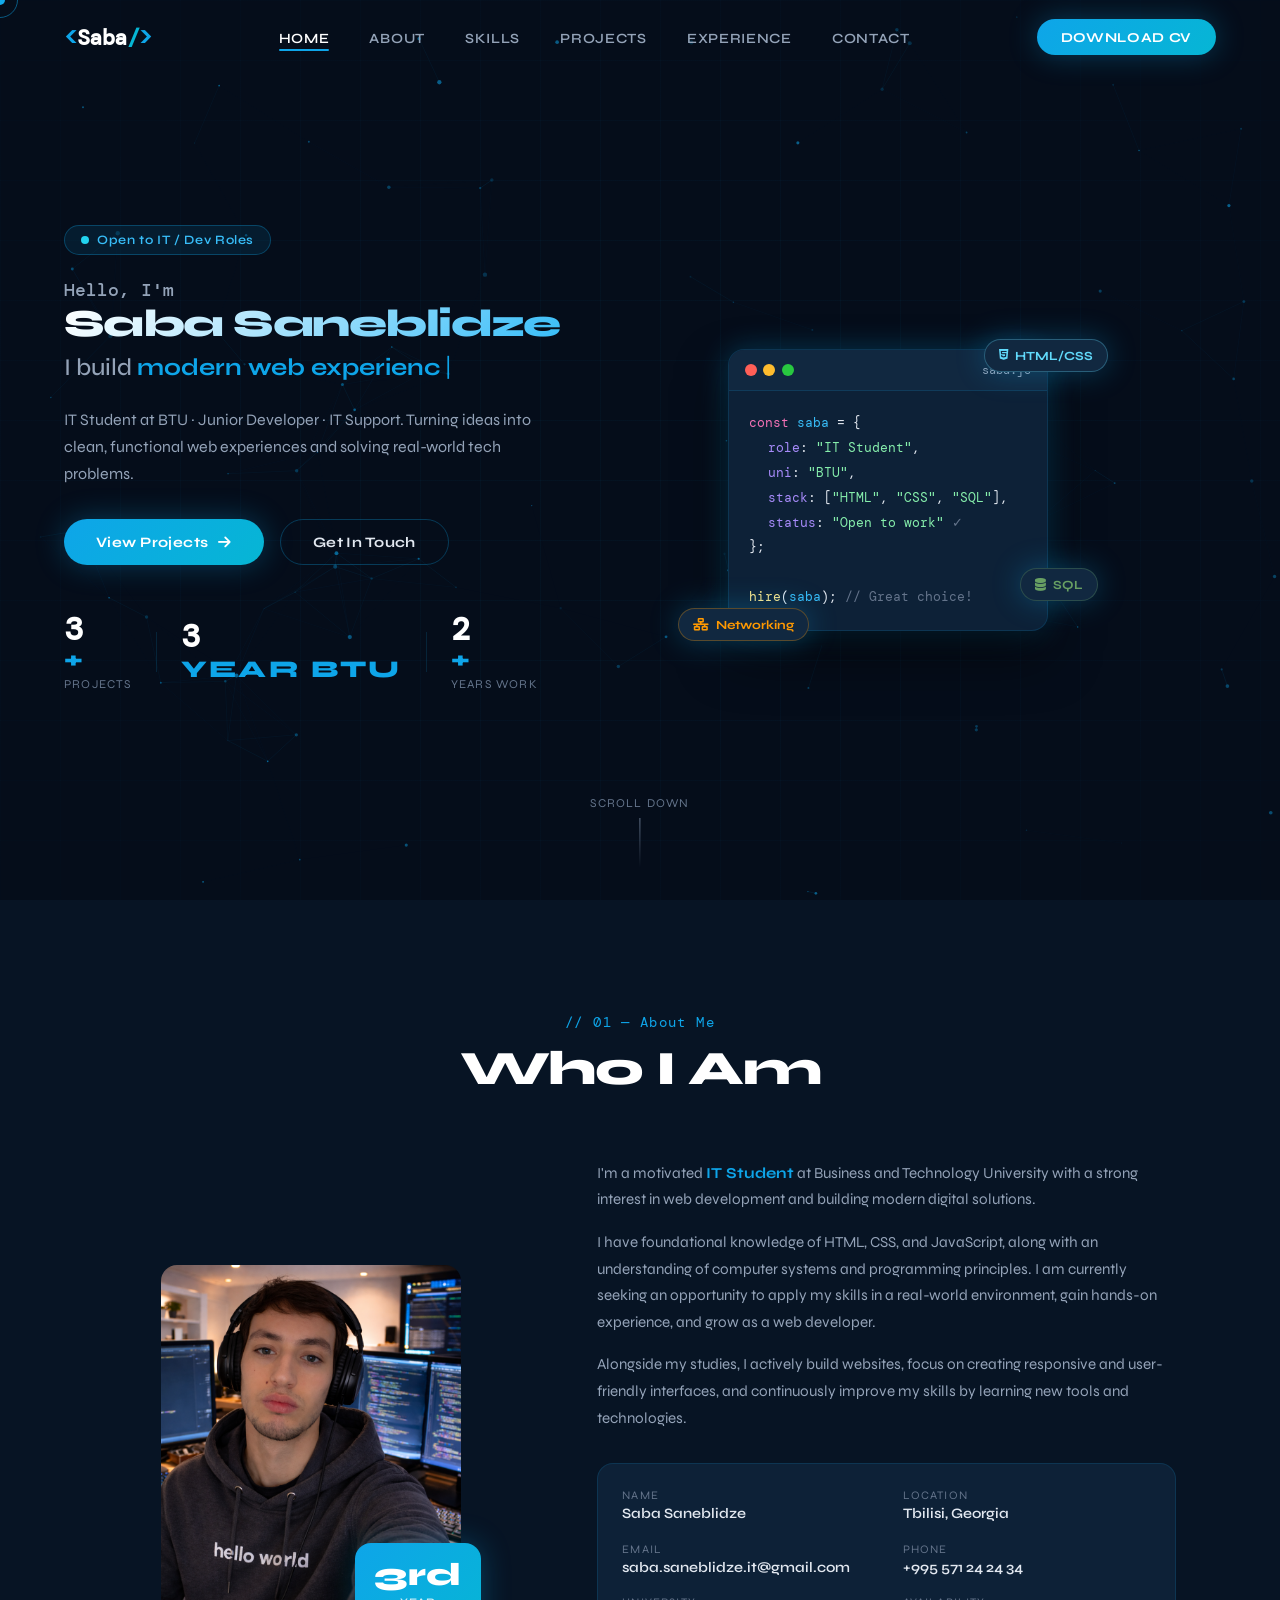
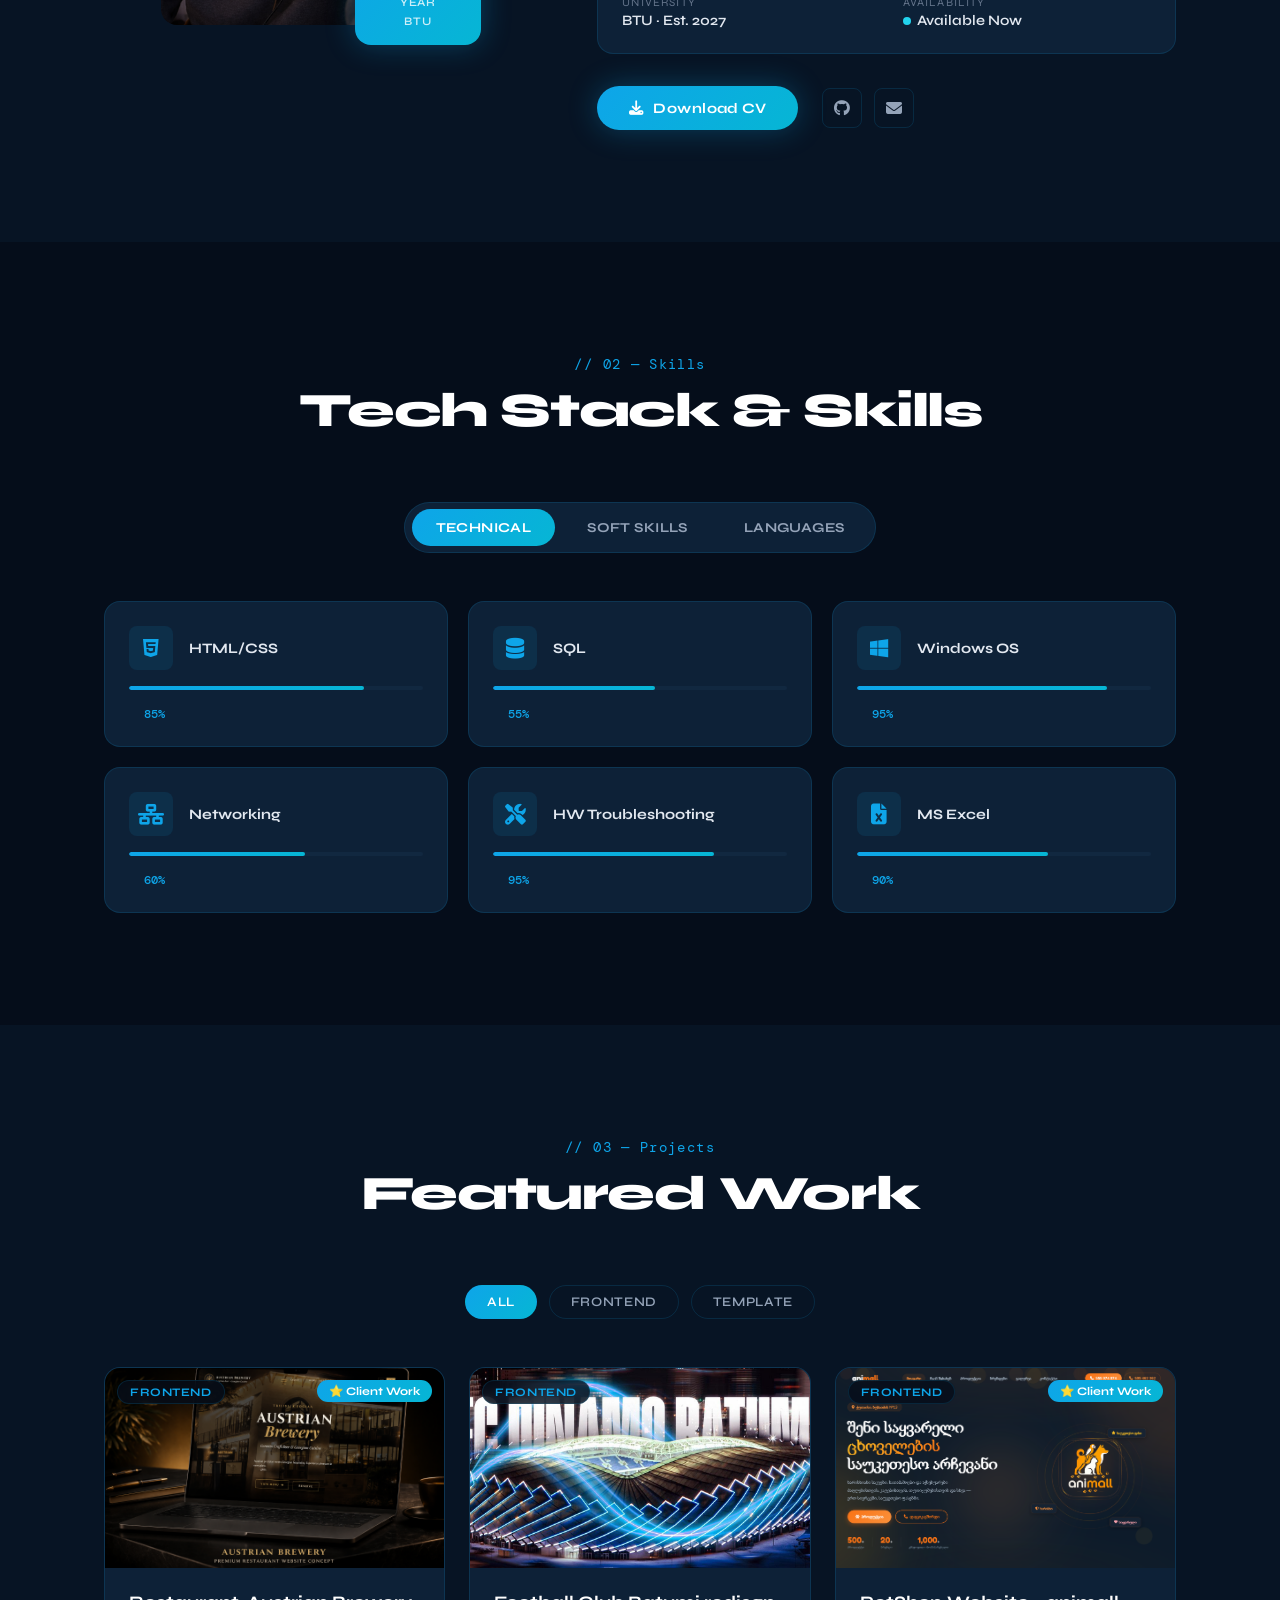
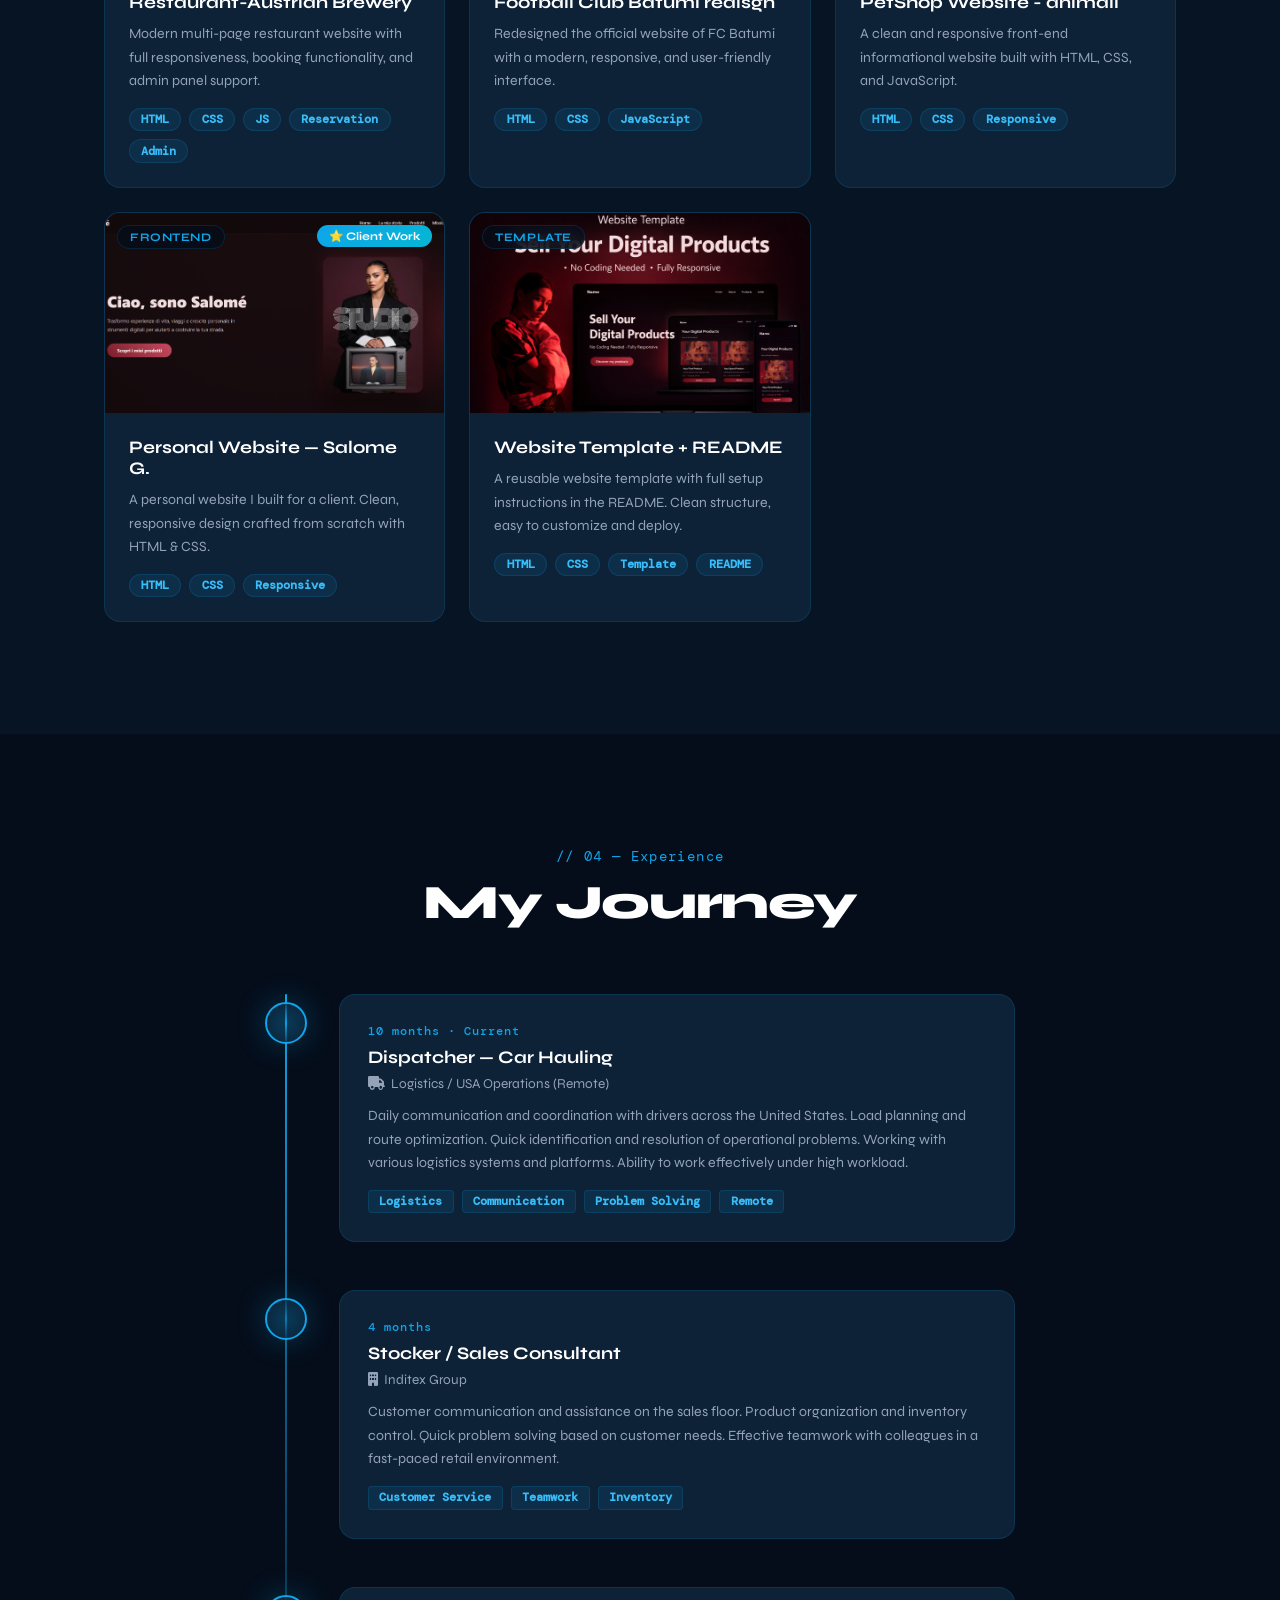
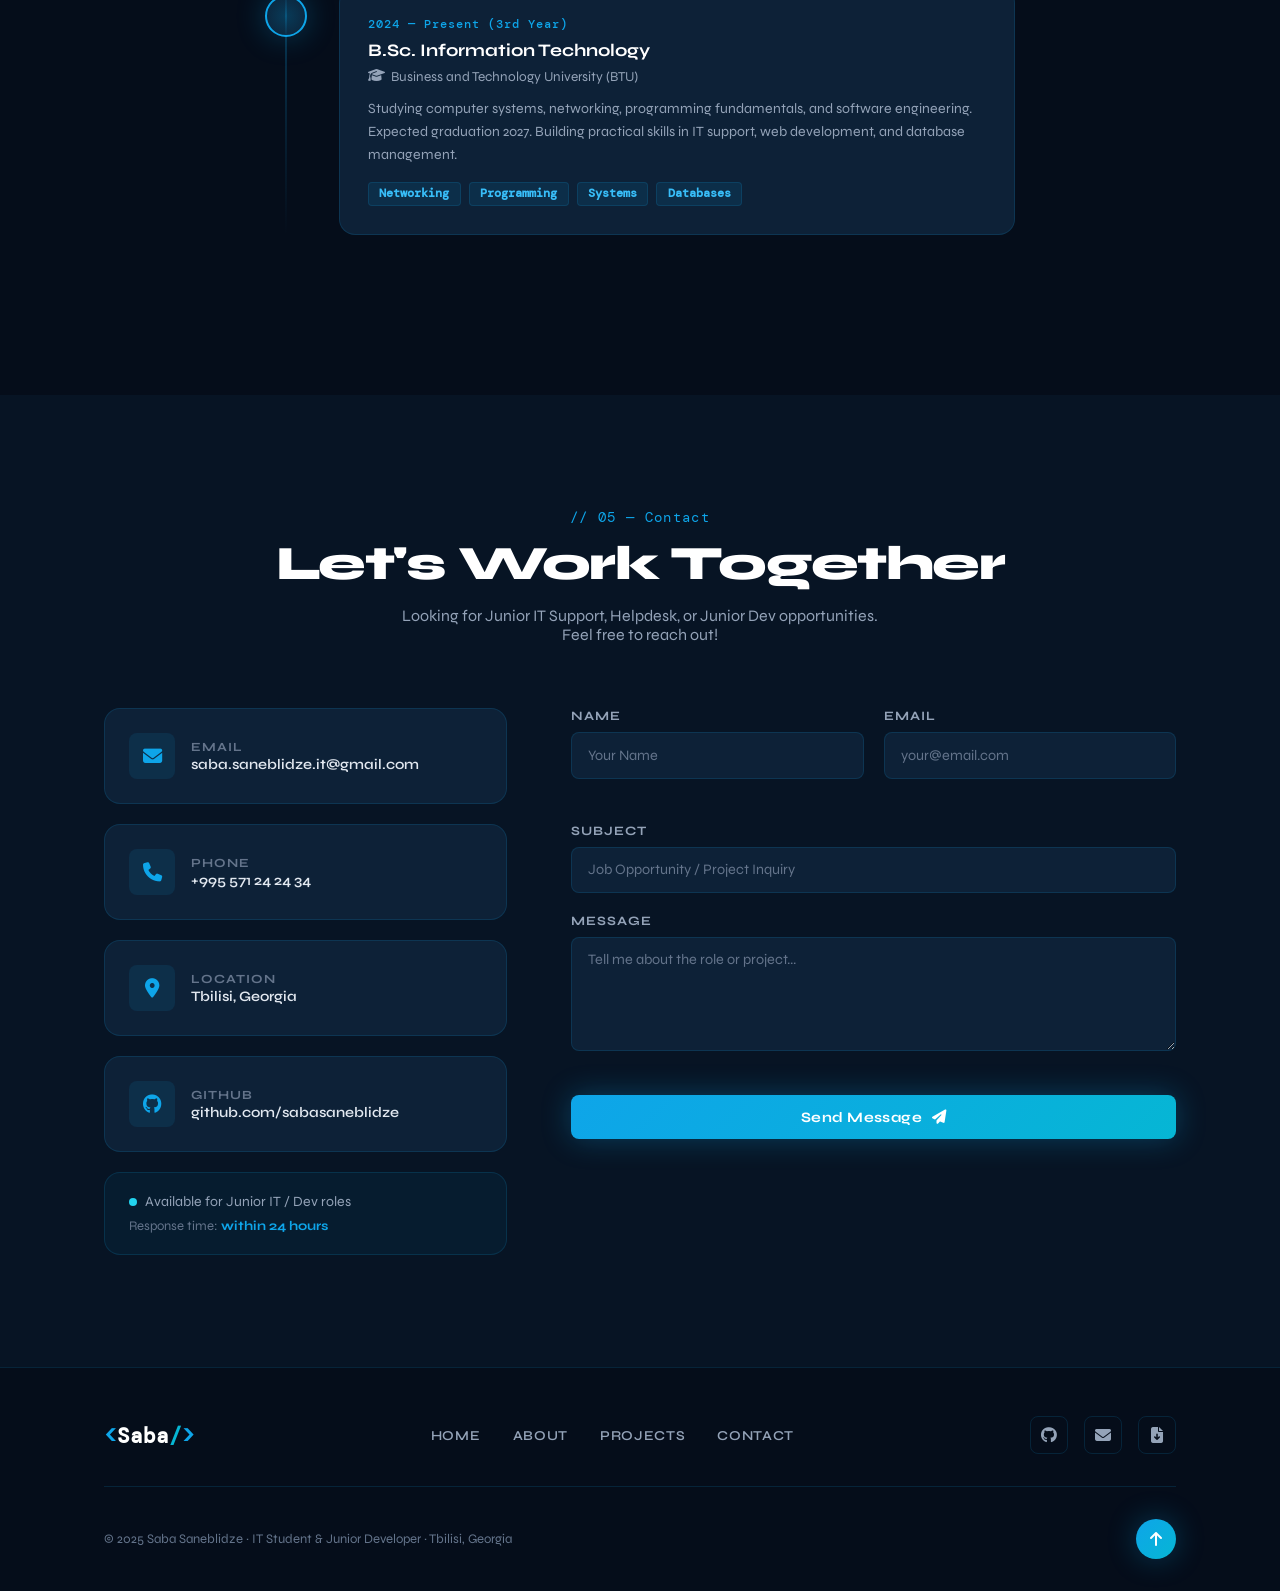
==== index.html @ dc146e74 "index.html" ====
<!DOCTYPE html>
<html lang="en">
<head>
  <meta charset="UTF-8" />
  <meta name="viewport" content="width=device-width, initial-scale=1.0"/>
  <title>Saba Saneblidze | IT Student & Junior Developer</title>
  <link rel="stylesheet" href="style.css"/>
  <link rel="preconnect" href="https://fonts.googleapis.com"/>
  <link href="https://fonts.googleapis.com/css2?family=Syne:wght@400;600;700;800&family=DM+Mono:wght@300;400;500&display=swap" rel="stylesheet"/>
  <link rel="stylesheet" href="https://cdnjs.cloudflare.com/ajax/libs/font-awesome/6.5.0/css/all.min.css"/>
</head>
<body>

  <!-- CURSOR -->
  <div class="cursor" id="cursor"></div>
  <div class="cursor-follower" id="cursorFollower"></div>

  <!-- PRELOADER -->
  <div class="preloader" id="preloader">
    <div class="preloader-inner">
      <div class="preloader-bar"></div>
      <span class="preloader-text">Initializing<span class="dots">...</span></span>
    </div>
  </div>

  <!-- NAVBAR -->
  <nav class="navbar" id="navbar">
    <div class="nav-logo">
      <span class="logo-bracket">&lt;</span>Saba<span class="logo-accent">/</span><span class="logo-bracket">&gt;</span>
    </div>
    <ul class="nav-links" id="navLinks">
      <li><a href="#home" class="nav-link active">Home</a></li>
      <li><a href="#about" class="nav-link">About</a></li>
      <li><a href="#skills" class="nav-link">Skills</a></li>
      <li><a href="#projects" class="nav-link">Projects</a></li>
      <li><a href="#experience" class="nav-link">Experience</a></li>
      <li><a href="#contact" class="nav-link">Contact</a></li>
    </ul>
    <a href="CV.pdf" download class="nav-cta">Download CV</a>
    <button class="hamburger" id="hamburger" aria-label="Menu">
      <span></span><span></span><span></span>
    </button>
  </nav>

  <!-- HERO -->
  <section class="hero" id="home">
    <div class="hero-bg">
      <canvas id="particleCanvas"></canvas>
      <div class="hero-grid"></div>
    </div>
    <div class="hero-content">
      <div class="hero-badge">
        <span class="badge-dot"></span> Open to IT / Dev Roles
      </div>
      <h1 class="hero-title">
        <span class="title-line">Hello, I'm</span>
        <span class="title-name">Saba Saneblidze</span>
        <span class="title-role">
          <span class="role-prefix">I build </span>
          <span class="typed-text" id="typedText"></span>
          <span class="cursor-blink">|</span>
        </span>
      </h1>
      <p class="hero-desc">
        IT Student at BTU · Junior Developer · IT Support.
        Turning ideas into clean, functional web experiences and solving real-world tech problems.
      </p>
      <div class="hero-actions">
        <a href="#projects" class="btn btn-primary">
          <span>View Projects</span>
          <i class="fa-solid fa-arrow-right"></i>
        </a>
        <a href="#contact" class="btn btn-outline">
          <span>Get In Touch</span>
        </a>
      </div>
      <div class="hero-stats">
        <div class="stat">
          <span class="stat-num" data-count="3">0</span><span>+</span>
          <span class="stat-label">Projects</span>
        </div>
        <div class="stat-divider"></div>
        <div class="stat">
          <span class="stat-num" data-count="3">0</span>
          <span class="stat-label">Year BTU</span>
        </div>
        <div class="stat-divider"></div>
        <div class="stat">
          <span class="stat-num" data-count="2">0</span><span>+</span>
          <span class="stat-label">Years Work</span>
        </div>
      </div>
    </div>
    <div class="hero-visual">
      <div class="hero-card-wrap">
        <div class="hero-card">
          <div class="card-header">
            <div class="card-dots">
              <span class="dot red"></span>
              <span class="dot yellow"></span>
              <span class="dot green"></span>
            </div>
            <span class="card-filename">saba.js</span>
          </div>
          <div class="card-code">
            <div class="code-line"><span class="kw">const</span> <span class="var">saba</span> = {</div>
            <div class="code-line pl">  <span class="key">role</span>: <span class="str">"IT Student"</span>,</div>
            <div class="code-line pl">  <span class="key">uni</span>: <span class="str">"BTU"</span>,</div>
            <div class="code-line pl">  <span class="key">stack</span>: [<span class="str">"HTML"</span>, <span class="str">"CSS"</span>, <span class="str">"SQL"</span>],</div>
            <div class="code-line pl">  <span class="key">status</span>: <span class="str">"Open to work"</span> <span class="comment">✓</span></div>
            <div class="code-line">};</div>
            <div class="code-line">&nbsp;</div>
            <div class="code-line"><span class="fn">hire</span>(<span class="var">saba</span>); <span class="comment">// Great choice!</span></div>
          </div>
        </div>
        <div class="floating-badge badge-react"><i class="fa-brands fa-html5"></i> HTML/CSS</div>
        <div class="floating-badge badge-node"><i class="fa-solid fa-database"></i> SQL</div>
        <div class="floating-badge badge-aws"><i class="fa-solid fa-network-wired"></i> Networking</div>
      </div>
    </div>
    <a href="#about" class="scroll-down">
      <span>Scroll Down</span>
      <div class="scroll-line"></div>
    </a>
  </section>

  <!-- ABOUT -->
  <section class="about section" id="about">
    <div class="container">
      <div class="section-header">
        <span class="section-tag">// 01 — About Me</span>
        <h2 class="section-title">Who I Am</h2>
      </div>
      <div class="about-grid">
        <div class="about-visual">
          <div class="about-img-wrap">

            <img src="photo.png" alt="Saba Saneblidze" class="about-photo" />

            <div class="about-img-border"></div>
            <div class="about-exp-badge">
              <span class="exp-num">3rd</span>
              <span class="exp-label">Year<br/>BTU</span>
            </div>
          </div>
        </div>
        <div class="about-text">
          <p class="about-lead">
            I'm a motivated <strong>IT Student</strong> at Business and Technology University with a strong interest in web development and building modern digital solutions.
          </p>
          <p>
            I have foundational knowledge of HTML, CSS, and JavaScript, along with an understanding of computer systems and programming principles. I am currently seeking an opportunity to apply my skills in a real-world environment, gain hands-on experience, and grow as a web developer.
          </p>
          <p>
            Alongside my studies, I actively build websites, focus on creating responsive and user-friendly interfaces, and continuously improve my skills by learning new tools and technologies.
          </p>
          <div class="about-info-grid">
            <div class="info-item">
              <span class="info-label">Name</span>
              <span class="info-val">Saba Saneblidze</span>
            </div>
            <div class="info-item">
              <span class="info-label">Location</span>
              <span class="info-val">Tbilisi, Georgia</span>
            </div>
            <div class="info-item">
              <span class="info-label">Email</span>
              <span class="info-val">saba.saneblidze.it@gmail.com</span>
            </div>
            <div class="info-item">
              <span class="info-label">Phone</span>
              <span class="info-val">+995 571 24 24 34</span>
            </div>
            <div class="info-item">
              <span class="info-label">University</span>
              <span class="info-val">BTU · Est. 2027</span>
            </div>
            <div class="info-item">
              <span class="info-label">Availability</span>
              <span class="info-val available"><span class="dot-pulse"></span> Available Now</span>
            </div>
          </div>
          <div class="about-actions">
            <a href="CV.pdf" download class="btn btn-primary"><i class="fa-solid fa-download"></i> Download CV</a>
            <div class="social-links">
              <a href="https://github.com/sabasaneblidze" target="_blank" class="social-link" aria-label="GitHub"><i class="fa-brands fa-github"></i></a>
              <a href="mailto:saba.saneblidze.it@gmail.com" class="social-link" aria-label="Email"><i class="fa-solid fa-envelope"></i></a>
            </div>
          </div>
        </div>
      </div>
    </div>
  </section>

  <!-- SKILLS -->
  <section class="skills section" id="skills">
    <div class="container">
      <div class="section-header">
        <span class="section-tag">// 02 — Skills</span>
        <h2 class="section-title">Tech Stack & Skills</h2>
      </div>
      <div class="skills-tabs">
        <button class="skill-tab active" data-tab="technical">Technical</button>
        <button class="skill-tab" data-tab="soft">Soft Skills</button>
        <button class="skill-tab" data-tab="languages">Languages</button>
      </div>
      <div class="skills-panels">

        <!-- TECHNICAL -->
        <div class="skills-panel active" id="tab-technical">
          <div class="skills-grid">
            <div class="skill-card">
              <div class="skill-icon"><i class="fa-brands fa-html5"></i></div>
              <span class="skill-name">HTML/CSS</span>
              <div class="skill-bar"><div class="skill-fill" data-width="80"></div></div>
              <span class="skill-pct">85%</span>
            </div>
            <div class="skill-card">
              <div class="skill-icon"><i class="fa-solid fa-database"></i></div>
              <span class="skill-name">SQL</span>
              <div class="skill-bar"><div class="skill-fill" data-width="55"></div></div>
              <span class="skill-pct">55%</span>
            </div>
            <div class="skill-card">
              <div class="skill-icon"><i class="fa-brands fa-windows"></i></div>
              <span class="skill-name">Windows OS</span>
              <div class="skill-bar"><div class="skill-fill" data-width="85"></div></div>
              <span class="skill-pct">95%</span>
            </div>
            <div class="skill-card">
              <div class="skill-icon"><i class="fa-solid fa-network-wired"></i></div>
              <span class="skill-name">Networking</span>
              <div class="skill-bar"><div class="skill-fill" data-width="60"></div></div>
              <span class="skill-pct">60%</span>
            </div>
            <div class="skill-card">
              <div class="skill-icon"><i class="fa-solid fa-screwdriver-wrench"></i></div>
              <span class="skill-name">HW Troubleshooting</span>
              <div class="skill-bar"><div class="skill-fill" data-width="75"></div></div>
              <span class="skill-pct">95%</span>
            </div>
            <div class="skill-card">
              <div class="skill-icon"><i class="fa-solid fa-file-excel"></i></div>
              <span class="skill-name">MS Excel</span>
              <div class="skill-bar"><div class="skill-fill" data-width="65"></div></div>
              <span class="skill-pct">90%</span>
            </div>
          </div>
        </div>

        <!-- SOFT SKILLS -->
        <div class="skills-panel" id="tab-soft">
          <div class="skills-grid">
            <div class="skill-card">
              <div class="skill-icon"><i class="fa-solid fa-lightbulb"></i></div>
              <span class="skill-name">Problem Solving</span>
              <div class="skill-bar"><div class="skill-fill" data-width="90"></div></div>
              <span class="skill-pct">90%</span>
            </div>
            <div class="skill-card">
              <div class="skill-icon"><i class="fa-solid fa-people-group"></i></div>
              <span class="skill-name">Teamwork</span>
              <div class="skill-bar"><div class="skill-fill" data-width="92"></div></div>
              <span class="skill-pct">92%</span>
            </div>
            <div class="skill-card">
              <div class="skill-icon"><i class="fa-solid fa-bolt"></i></div>
              <span class="skill-name">Fast Learner</span>
              <div class="skill-bar"><div class="skill-fill" data-width="95"></div></div>
              <span class="skill-pct">95%</span>
            </div>
            <div class="skill-card">
              <div class="skill-icon"><i class="fa-solid fa-comments"></i></div>
              <span class="skill-name">Customer Communication</span>
              <div class="skill-bar"><div class="skill-fill" data-width="88"></div></div>
              <span class="skill-pct">88%</span>
            </div>
            <div class="skill-card">
              <div class="skill-icon"><i class="fa-solid fa-fire"></i></div>
              <span class="skill-name">Work Under Pressure</span>
              <div class="skill-bar"><div class="skill-fill" data-width="85"></div></div>
              <span class="skill-pct">85%</span>
            </div>
            <div class="skill-card">
              <div class="skill-icon"><i class="fa-solid fa-star"></i></div>
              <span class="skill-name">Responsibility</span>
              <div class="skill-bar"><div class="skill-fill" data-width="93"></div></div>
              <span class="skill-pct">93%</span>
            </div>
          </div>
        </div>

        <!-- LANGUAGES -->
        <div class="skills-panel" id="tab-languages">
          <div class="skills-grid">
            <div class="skill-card">
              <div class="skill-icon">🇬🇪</div>
              <span class="skill-name">Georgian</span>
              <div class="skill-bar"><div class="skill-fill" data-width="100"></div></div>
              <span class="skill-pct">Native</span>
            </div>
            <div class="skill-card">
              <div class="skill-icon">🇬🇧</div>
              <span class="skill-name">English</span>
              <div class="skill-bar"><div class="skill-fill" data-width="72"></div></div>
              <span class="skill-pct">B2</span>
            </div>
            <div class="skill-card">
              <div class="skill-icon">🇷🇺</div>
              <span class="skill-name">Russian</span>
              <div class="skill-bar"><div class="skill-fill" data-width="25"></div></div>
              <span class="skill-pct">A1</span>
            </div>
          </div>
        </div>

      </div>
    </div>
  </section>

  <!-- PROJECTS -->
  <section class="projects section" id="projects">
    <div class="container">
      <div class="section-header">
        <span class="section-tag">// 03 — Projects</span>
        <h2 class="section-title">Featured Work</h2>
      </div>
      <div class="projects-filter">
        <button class="filter-btn active" data-filter="all">All</button>
        <button class="filter-btn" data-filter="frontend">Frontend</button>
        <button class="filter-btn" data-filter="template">Template</button>
      </div>
      <div class="projects-grid" id="projectsGrid">

  <div class="project-card featured" data-category="frontend">
          <div class="project-img">
            <img src="aus.png" alt="Austrian Restaurant" class="project-screenshot" /> 
            <div class="project-placeholder"><i class="fa-solid fa-user"></i></div>
            <div class="project-overlay">
              <a href="https://sabasaneblidze.github.io/BREWERY/" target="_blank" class="project-link" title="Live Site"><i class="fa-solid fa-arrow-up-right-from-square"></i></a>
            </div>
            <span class="project-category-tag">Frontend</span>
            <span class="featured-badge">⭐ Client Work</span>
          </div>
          <div class="project-info">
            <h3 class="project-title">Restaurant-Austrian Brewery </h3>
            <p class="project-desc">Modern multi-page restaurant website with full responsiveness, booking functionality, and admin panel support.</p>
            <div class="project-tags">
              <span>HTML</span><span>CSS</span><span>JS</span><span>Reservation</span><span>Admin</span>
            </div>
          </div>
        </div>



        
        <!-- PROJECT 1: Batumi Fan Site -->
        <div class="project-card" data-category="frontend">
          <div class="project-img">
            <img src="cs2.jpg" alt="CS2 Fan Site" class="project-screenshot" />
            <div class="project-placeholder"><i class="fa-solid fa-gamepad"></i></div>
            <div class="project-overlay">
              <a href="https://sabasaneblidze.github.io/ClubBatumi/" target="_blank" class="project-link" title="Live Site"><i class="fa-solid fa-arrow-up-right-from-square"></i></a>
            </div>
            <span class="project-category-tag">Frontend</span>
          </div>
          <div class="project-info">
            <h3 class="project-title">Football Club Batumi redisgn</h3>
            <p class="project-desc">Redesigned the official website of FC Batumi with a modern, responsive, and user-friendly interface.</p>
            <div class="project-tags">
              <span>HTML</span><span>CSS</span><span>JavaScript</span>
            </div>
          </div>
        </div>

                <!-- PROJECT 2: PETSHOP -->
        <div class="project-card featured" data-category="frontend">
          <div class="project-img">
            <img src="animall.png" alt="PetShop - animall" class="project-screenshot" /> 
            <div class="project-placeholder"><i class="fa-solid fa-user"></i></div>
            <div class="project-overlay">
              <a href="https://sabasaneblidze.github.io/animall/" target="_blank" class="project-link" title="Live Site"><i class="fa-solid fa-arrow-up-right-from-square"></i></a>
            </div>
            <span class="project-category-tag">Frontend</span>
            <span class="featured-badge">⭐ Client Work</span>
          </div>
          <div class="project-info">
            <h3 class="project-title">PetShop Website - animall </h3>
            <p class="project-desc">A clean and responsive front-end informational website built with HTML, CSS, and JavaScript.</p>
            <div class="project-tags">
              <span>HTML</span><span>CSS</span><span>Responsive</span>
            </div>
          </div>
        </div>


                <!-- PROJECT 3: Personal Website for Client -->
        <div class="project-card featured" data-category="frontend">
          <div class="project-img">
            <img src="sal.png" alt="Salome Personal Website" class="project-screenshot" /> 
            <div class="project-placeholder"><i class="fa-solid fa-user"></i></div>
            <div class="project-overlay">
              <a href="https://ssalomeg.github.io/" target="_blank" class="project-link" title="Live Site"><i class="fa-solid fa-arrow-up-right-from-square"></i></a>
            </div>
            <span class="project-category-tag">Frontend</span>
            <span class="featured-badge">⭐ Client Work</span>
          </div>
          <div class="project-info">
            <h3 class="project-title">Personal Website — Salome G.</h3>
            <p class="project-desc">A personal website I built for a client. Clean, responsive design crafted from scratch with HTML & CSS.</p>
            <div class="project-tags">
              <span>HTML</span><span>CSS</span><span>Responsive</span>
            </div>
          </div>
        </div>
        <!-- PROJECT 4: Website Template -->
        <div class="project-card" data-category="template">
          <div class="project-img">
            <img src="template.png" alt="Website Template" class="project-screenshot" />
            <div class="project-placeholder"><i class="fa-solid fa-file-code"></i></div>
            <div class="project-overlay">

              <a href="#" target="_blank" class="project-link" title="View on GitHub"><i class="fa-brands fa-github"></i></a>
            </div>
            <span class="project-category-tag">Template</span>
          </div>
          <div class="project-info">
            <h3 class="project-title">Website Template + README</h3>
            <p class="project-desc">A reusable website template with full setup instructions in the README. Clean structure, easy to customize and deploy.</p>
            <div class="project-tags">
              <span>HTML</span><span>CSS</span><span>Template</span><span>README</span>
            </div>
          </div>
        </div>

      </div>
    </div>
  </section>

  <!-- EXPERIENCE -->
  <section class="experience section" id="experience">
    <div class="container">
      <div class="section-header">
        <span class="section-tag">// 04 — Experience</span>
        <h2 class="section-title">My Journey</h2>
      </div>
      <div class="timeline">

        <div class="timeline-item">
          <div class="timeline-dot"></div>
          <div class="timeline-card">
            <div class="timeline-date">10 months · Current</div>
            <h3 class="timeline-role">Dispatcher — Car Hauling</h3>
            <span class="timeline-company"><i class="fa-solid fa-truck"></i> Logistics / USA Operations (Remote)</span>
            <p>Daily communication and coordination with drivers across the United States. Load planning and route optimization. Quick identification and resolution of operational problems. Working with various logistics systems and platforms. Ability to work effectively under high workload.</p>
            <div class="timeline-tags">
              <span>Logistics</span><span>Communication</span><span>Problem Solving</span><span>Remote</span>
            </div>
          </div>
        </div>

        <div class="timeline-item">
          <div class="timeline-dot"></div>
          <div class="timeline-card">
            <div class="timeline-date">4 months</div>
            <h3 class="timeline-role">Stocker / Sales Consultant</h3>
            <span class="timeline-company"><i class="fa-solid fa-building"></i> Inditex Group</span>
            <p>Customer communication and assistance on the sales floor. Product organization and inventory control. Quick problem solving based on customer needs. Effective teamwork with colleagues in a fast-paced retail environment.</p>
            <div class="timeline-tags">
              <span>Customer Service</span><span>Teamwork</span><span>Inventory</span>
            </div>
          </div>
        </div>

        <div class="timeline-item">
          <div class="timeline-dot"></div>
          <div class="timeline-card">
            <div class="timeline-date">2024 — Present (3rd Year)</div>
            <h3 class="timeline-role">B.Sc. Information Technology</h3>
            <span class="timeline-company"><i class="fa-solid fa-graduation-cap"></i> Business and Technology University (BTU)</span>
            <p>Studying computer systems, networking, programming fundamentals, and software engineering. Expected graduation 2027. Building practical skills in IT support, web development, and database management.</p>
            <div class="timeline-tags">
              <span>Networking</span><span>Programming</span><span>Systems</span><span>Databases</span>
            </div>
          </div>
        </div>

      </div>
    </div>
  </section>

  <!-- CONTACT -->
  <section class="contact section" id="contact">
    <div class="container">
      <div class="section-header">
        <span class="section-tag">// 05 — Contact</span>
        <h2 class="section-title">Let's Work Together</h2>
        <p class="section-sub">Looking for Junior IT Support, Helpdesk, or Junior Dev opportunities. Feel free to reach out!</p>
      </div>
      <div class="contact-grid">
        <div class="contact-info">
          <div class="contact-card">
            <div class="contact-icon"><i class="fa-solid fa-envelope"></i></div>
            <div>
              <h4>Email</h4>
              <a href="mailto:saba.saneblidze.it@gmail.com">saba.saneblidze.it@gmail.com</a>
            </div>
          </div>
          <div class="contact-card">
            <div class="contact-icon"><i class="fa-solid fa-phone"></i></div>
            <div>
              <h4>Phone</h4>
              <a href="tel:+995571242434">+995 571 24 24 34</a>
            </div>
          </div>
          <div class="contact-card">
            <div class="contact-icon"><i class="fa-solid fa-location-dot"></i></div>
            <div>
              <h4>Location</h4>
              <span>Tbilisi, Georgia</span>
            </div>
          </div>
          <div class="contact-card">
            <div class="contact-icon"><i class="fa-brands fa-github"></i></div>
            <div>
              <h4>GitHub</h4>
              <a href="https://github.com/sabasaneblidze" target="_blank">github.com/sabasaneblidze</a>
            </div>
          </div>
          <div class="contact-availability">
            <div class="avail-status">
              <span class="avail-dot"></span>
              <span>Available for Junior IT / Dev roles</span>
            </div>
            <p>Response time: <strong>within 24 hours</strong></p>
          </div>
        </div>
        <form class="contact-form" id="contactForm" novalidate>
          <div class="form-row">
            <div class="form-group">
              <label for="name">Name</label>
              <input type="text" id="name" name="name" placeholder="Your Name" required/>
              <span class="form-error" id="nameError"></span>
            </div>
            <div class="form-group">
              <label for="email">Email</label>
              <input type="email" id="email" name="email" placeholder="your@email.com" required/>
              <span class="form-error" id="emailError"></span>
            </div>
          </div>
          <div class="form-group">
            <label for="subject">Subject</label>
            <input type="text" id="subject" name="subject" placeholder="Job Opportunity / Project Inquiry"/>
          </div>
          <div class="form-group">
            <label for="message">Message</label>
            <textarea id="message" name="message" rows="5" placeholder="Tell me about the role or project..." required></textarea>
            <span class="form-error" id="messageError"></span>
          </div>
          <button type="submit" class="btn btn-primary btn-full" id="submitBtn">
            <span>Send Message</span>
            <i class="fa-solid fa-paper-plane"></i>
          </button>
          <div class="form-success" id="formSuccess">
            <i class="fa-solid fa-circle-check"></i>
            Message sent! I'll get back to you within 24 hours.
          </div>
        </form>
      </div>
    </div>
  </section>

  <!-- FOOTER -->
  <footer class="footer">
    <div class="container">
      <div class="footer-top">
        <div class="footer-logo">
          <span class="logo-bracket">&lt;</span>Saba<span class="logo-accent">/</span><span class="logo-bracket">&gt;</span>
        </div>
        <div class="footer-links">
          <a href="#home">Home</a>
          <a href="#about">About</a>
          <a href="#projects">Projects</a>
          <a href="#contact">Contact</a>
        </div>
        <div class="footer-socials">
          <a href="https://github.com/sabasaneblidze" target="_blank" aria-label="GitHub"><i class="fa-brands fa-github"></i></a>
          <a href="mailto:saba.saneblidze.it@gmail.com" aria-label="Email"><i class="fa-solid fa-envelope"></i></a>
          <a href="CV.pdf" download aria-label="Download CV"><i class="fa-solid fa-file-arrow-down"></i></a>
        </div>
      </div>
      <div class="footer-bottom">
        <p>© 2025 Saba Saneblidze · IT Student & Junior Developer · Tbilisi, Georgia</p>
        <a href="#home" class="back-to-top"><i class="fa-solid fa-arrow-up"></i></a>
      </div>
    </div>
  </footer>

  <script src="script.js"></script>
</body>
</html>
---- style.css ----
/* =========================================================
   ROOT & VARIABLES
========================================================= */
:root {
  --primary: #0ea5e9;
  --primary-dark: #0284c7;
  --primary-light: #38bdf8;
  --accent: #06b6d4;
  --accent2: #0f172a;
  --bg: #050d1a;
  --bg2: #071424;
  --bg3: #0a1f35;
  --surface: #0d2137;
  --surface2: #112840;
  --border: rgba(14, 165, 233, 0.15);
  --border-strong: rgba(14, 165, 233, 0.3);
  --text: #e2e8f0;
  --text-muted: #94a3b8;
  --text-dim: #64748b;
  --white: #ffffff;
  --green: #22d3ee;
  --red: #f43f5e;
  --yellow: #fbbf24;
  --gradient: linear-gradient(135deg, var(--primary), var(--accent));
  --gradient-dark: linear-gradient(135deg, #0ea5e9 0%, #06b6d4 50%, #0f766e 100%);
  --glow: 0 0 30px rgba(14, 165, 233, 0.3);
  --glow-strong: 0 0 60px rgba(14, 165, 233, 0.4);
  --shadow: 0 25px 50px rgba(0, 0, 0, 0.5);
  --radius: 16px;
  --radius-sm: 8px;
  --transition: all 0.3s cubic-bezier(0.4, 0, 0.2, 1);
  --font-display: 'Syne', sans-serif;
  --font-mono: 'DM Mono', monospace;
}

/* =========================================================
   RESET & BASE
========================================================= */
*, *::before, *::after { margin: 0; padding: 0; box-sizing: border-box; }

html { scroll-behavior: smooth; font-size: 16px; }

body {
  font-family: var(--font-display);
  background: var(--bg);
  color: var(--text);
  overflow-x: hidden;
  cursor: none;
}

a { text-decoration: none; color: inherit; }
ul { list-style: none; }
img { max-width: 100%; }
button { cursor: none; border: none; background: none; font-family: inherit; }

::selection { background: var(--primary); color: var(--white); }

::-webkit-scrollbar { width: 6px; }
::-webkit-scrollbar-track { background: var(--bg); }
::-webkit-scrollbar-thumb { background: var(--primary); border-radius: 3px; }

/* =========================================================
   CUSTOM CURSOR
========================================================= */
.cursor {
  width: 10px; height: 10px;
  background: var(--primary);
  border-radius: 50%;
  position: fixed; top: 0; left: 0;
  pointer-events: none;
  z-index: 9999;
  transform: translate(-50%, -50%);
  transition: width 0.2s, height 0.2s, background 0.2s;
  mix-blend-mode: screen;
}

.cursor-follower {
  width: 36px; height: 36px;
  border: 1.5px solid rgba(14, 165, 233, 0.5);
  border-radius: 50%;
  position: fixed; top: 0; left: 0;
  pointer-events: none;
  z-index: 9998;
  transform: translate(-50%, -50%);
  transition: all 0.12s ease;
}

.cursor.hover { width: 18px; height: 18px; background: var(--accent); }
.cursor-follower.hover { width: 54px; height: 54px; border-color: var(--primary); opacity: 0.5; }

/* =========================================================
   PRELOADER
========================================================= */
.preloader {
  position: fixed; inset: 0;
  background: var(--bg);
  z-index: 10000;
  display: flex; align-items: center; justify-content: center;
  flex-direction: column;
  transition: opacity 0.5s ease, visibility 0.5s ease;
}

.preloader.hidden { opacity: 0; visibility: hidden; }
.preloader-inner { text-align: center; }

.preloader-bar {
  width: 220px; height: 2px;
  background: var(--surface);
  border-radius: 2px;
  margin: 0 auto 16px;
  overflow: hidden;
  position: relative;
}

.preloader-bar::after {
  content: '';
  position: absolute; left: -100%; top: 0;
  width: 100%; height: 100%;
  background: var(--gradient);
  animation: loadBar 1.5s ease forwards;
}

@keyframes loadBar { to { left: 0; } }

.preloader-text {
  font-family: var(--font-mono);
  font-size: 0.85rem;
  color: var(--primary);
  letter-spacing: 0.1em;
}

.dots { animation: blink 1s step-start infinite; }
@keyframes blink { 0%,100%{opacity:1} 50%{opacity:0} }

/* =========================================================
   NAVBAR
========================================================= */
.navbar {
  position: fixed; top: 0; left: 0; right: 0;
  z-index: 1000;
  display: flex; align-items: center; justify-content: space-between;
  padding: 1.2rem 5%;
  transition: var(--transition);
  /* Prevent navbar content overflow on small screens */
  min-width: 0;
}

.navbar.scrolled {
  background: rgba(5, 13, 26, 0.92);
  backdrop-filter: blur(20px);
  border-bottom: 1px solid var(--border);
  padding: 0.9rem 5%;
}

.nav-logo {
  font-family: var(--font-mono);
  font-size: 1.4rem;
  font-weight: 700;
  color: var(--white);
  letter-spacing: -0.02em;
  flex-shrink: 0;
}

.logo-bracket { color: var(--primary); }
.logo-accent { color: var(--accent); }

.nav-links {
  display: flex; gap: 2.5rem;
  align-items: center;
}

.nav-link {
  font-size: 0.88rem;
  font-weight: 600;
  letter-spacing: 0.05em;
  text-transform: uppercase;
  color: var(--text-muted);
  transition: var(--transition);
  position: relative;
  white-space: nowrap;
}

.nav-link::after {
  content: '';
  position: absolute; bottom: -4px; left: 0;
  width: 0; height: 2px;
  background: var(--primary);
  transition: width 0.3s ease;
  border-radius: 2px;
}

.nav-link:hover, .nav-link.active { color: var(--white); }
.nav-link:hover::after, .nav-link.active::after { width: 100%; }

.nav-cta {
  background: var(--gradient);
  color: var(--white);
  padding: 0.6rem 1.5rem;
  border-radius: 50px;
  font-size: 0.85rem;
  font-weight: 700;
  letter-spacing: 0.05em;
  text-transform: uppercase;
  transition: var(--transition);
  box-shadow: var(--glow);
  white-space: nowrap;
  flex-shrink: 0;
}

.nav-cta:hover { transform: translateY(-2px); box-shadow: var(--glow-strong); }

.hamburger {
  display: none;
  flex-direction: column;
  gap: 5px;
  padding: 8px;
  flex-shrink: 0;
  z-index: 1001;
  cursor: pointer;
}

.hamburger span {
  display: block;
  width: 24px; height: 2px;
  background: var(--text);
  border-radius: 2px;
  transition: var(--transition);
}

/* =========================================================
   BUTTONS
========================================================= */
.btn {
  display: inline-flex; align-items: center; gap: 0.6rem;
  padding: 0.85rem 2rem;
  border-radius: 50px;
  font-family: var(--font-display);
  font-size: 0.9rem;
  font-weight: 700;
  letter-spacing: 0.03em;
  transition: var(--transition);
  position: relative;
  overflow: hidden;
  white-space: nowrap;
}

.btn::before {
  content: '';
  position: absolute; inset: 0;
  background: rgba(255,255,255,0.1);
  transform: scaleX(0);
  transform-origin: left;
  transition: transform 0.3s ease;
}

.btn:hover::before { transform: scaleX(1); }
.btn:hover { transform: translateY(-3px); }

.btn-primary {
  background: var(--gradient);
  color: var(--white);
  box-shadow: var(--glow);
}

.btn-primary:hover { box-shadow: var(--glow-strong); }

.btn-outline {
  border: 1.5px solid var(--border-strong);
  color: var(--text);
}

.btn-outline:hover {
  border-color: var(--primary);
  color: var(--primary);
}

.btn-full { width: 100%; justify-content: center; border-radius: var(--radius-sm); }

/* =========================================================
   SECTION SHARED
========================================================= */
.section { padding: 7rem 0; }

.container {
  max-width: 1200px;
  margin: 0 auto;
  padding: 0 5%;
}

.section-header {
  text-align: center;
  margin-bottom: 4rem;
}

.section-tag {
  display: inline-block;
  font-family: var(--font-mono);
  font-size: 0.85rem;
  color: var(--primary);
  letter-spacing: 0.1em;
  margin-bottom: 0.75rem;
}

.section-title {
  font-size: clamp(2rem, 4vw, 3rem);
  font-weight: 800;
  color: var(--white);
  letter-spacing: -0.03em;
  line-height: 1.1;
}

.section-sub {
  margin-top: 1rem;
  color: var(--text-muted);
  font-size: 1rem;
  max-width: 500px;
  margin-left: auto; margin-right: auto;
}

/* =========================================================
   HERO
========================================================= */
.hero {
  min-height: 100vh;
  display: flex; align-items: center;
  position: relative;
  overflow: hidden;
  padding: 0 5%;
}

.hero-bg {
  position: absolute; inset: 0;
  z-index: 0;
}

#particleCanvas {
  position: absolute; inset: 0;
  width: 100%; height: 100%;
}

.hero-grid {
  position: absolute; inset: 0;
  background-image:
    linear-gradient(rgba(14,165,233,0.04) 1px, transparent 1px),
    linear-gradient(90deg, rgba(14,165,233,0.04) 1px, transparent 1px);
  background-size: 60px 60px;
  mask-image: radial-gradient(ellipse 80% 80% at 50% 50%, black 30%, transparent 100%);
}

.hero-content {
  position: relative; z-index: 1;
  max-width: 620px;
  padding: 7rem 0 6rem;
  animation: fadeInUp 0.8s ease both;
  animation-delay: 0.3s;
}

.hero-badge {
  display: inline-flex; align-items: center; gap: 0.5rem;
  background: rgba(14, 165, 233, 0.1);
  border: 1px solid var(--border-strong);
  padding: 0.4rem 1rem;
  border-radius: 50px;
  font-size: 0.8rem;
  font-weight: 600;
  letter-spacing: 0.05em;
  color: var(--primary-light);
  margin-bottom: 1.5rem;
}

.badge-dot {
  width: 8px; height: 8px;
  background: var(--green);
  border-radius: 50%;
  animation: pulse 2s infinite;
}

@keyframes pulse { 0%,100%{opacity:1;transform:scale(1)} 50%{opacity:0.6;transform:scale(1.3)} }

.hero-title {
  display: flex; flex-direction: column;
  gap: 0.2rem;
  margin-bottom: 1.5rem;
}

.title-line {
  font-size: 1.1rem;
  font-weight: 500;
  color: var(--text-muted);
  font-family: var(--font-mono);
}

.title-name {
  font-size: clamp(1.5rem, 3vw, 2.5rem);
  font-weight: 800;
  color: var(--white);
  letter-spacing: -0.04em;
  line-height: 1;
  background: linear-gradient(135deg, #ffffff 0%, var(--primary-light) 100%);
  -webkit-background-clip: text;
  -webkit-text-fill-color: transparent;
  background-clip: text;
  /* Ensure full name always visible */
  white-space: nowrap;
  overflow: visible;
}

.title-role {
  font-size: clamp(1rem, 2.2vw, 1.5rem);
  color: var(--text-muted);
  font-weight: 500;
  margin-top: 0.4rem;
}

.role-prefix { color: var(--text-muted); }
.typed-text { color: var(--primary); font-weight: 700; }
.cursor-blink {
  color: var(--primary);
  animation: blink 0.8s step-start infinite;
  font-weight: 300;
}

.hero-desc {
  color: var(--text-muted);
  font-size: 1rem;
  line-height: 1.7;
  margin-bottom: 2rem;
  max-width: 480px;
}

.hero-actions {
  display: flex; gap: 1rem; flex-wrap: wrap;
  margin-bottom: 3rem;
}

.hero-stats {
  display: flex; align-items: center; gap: 1.5rem;
  flex-wrap: wrap;
  /* Give stats enough room so scroll-down never overlaps */
  position: relative;
  z-index: 2;
}

.stat {
  display: flex; flex-direction: column;
}

.stat-num {
  font-size: 2rem;
  font-weight: 800;
  color: var(--white);
  line-height: 1;
  font-family: var(--font-mono);
}

.stat span:nth-child(2) { color: var(--primary); font-weight: 800; font-size: 1.5rem; }

.stat-label {
  font-size: 0.75rem;
  color: var(--text-dim);
  text-transform: uppercase;
  letter-spacing: 0.1em;
  margin-top: 0.2rem;
}

.stat-divider {
  width: 1px; height: 40px;
  background: var(--border);
  flex-shrink: 0;
}

/* Hero Visual */
.hero-visual {
  position: relative; z-index: 1;
  flex: 1;
  display: flex; justify-content: center; align-items: center;
  padding-top: 5rem;
}

.hero-card-wrap { position: relative; }

.hero-card {
  background: var(--surface);
  border: 1px solid var(--border);
  border-radius: var(--radius);
  overflow: hidden;
  width: 320px;
  box-shadow: var(--shadow), var(--glow);
  animation: float 4s ease-in-out infinite;
}

@keyframes float {
  0%,100%{transform:translateY(0)} 50%{transform:translateY(-14px)}
}

.card-header {
  display: flex; align-items: center; gap: 0.75rem;
  padding: 0.75rem 1rem;
  background: var(--surface2);
  border-bottom: 1px solid var(--border);
}

.card-dots { display: flex; gap: 0.4rem; }
.dot { width: 12px; height: 12px; border-radius: 50%; }
.dot.red { background: #ff5f57; }
.dot.yellow { background: #febc2e; }
.dot.green { background: #28c840; }

.card-filename {
  font-family: var(--font-mono);
  font-size: 0.75rem;
  color: var(--text-muted);
  margin-left: auto;
}

.card-code { padding: 1.25rem; }

.code-line {
  font-family: var(--font-mono);
  font-size: 0.82rem;
  line-height: 1.9;
  white-space: nowrap;
}

.pl { padding-left: 1.2rem; }
.kw { color: #f472b6; }
.var { color: var(--primary-light); }
.key { color: #a78bfa; }
.str { color: #86efac; }
.fn { color: #fde68a; }
.comment { color: var(--text-dim); }

/* Floating Badges */
.floating-badge {
  position: absolute;
  background: var(--surface2);
  border: 1px solid var(--border-strong);
  padding: 0.5rem 0.9rem;
  border-radius: 50px;
  font-size: 0.78rem;
  font-weight: 700;
  display: flex; align-items: center; gap: 0.4rem;
  box-shadow: var(--glow);
  color: var(--text);
}

.badge-react { top: -10px; right: -60px; color: #61dafb; border-color: rgba(97,218,251,0.3); animation: float 3.5s ease-in-out infinite; }
.badge-node  { bottom: 30px; right: -50px; color: #68a063; border-color: rgba(104,160,99,0.3); animation: float 4.2s ease-in-out infinite 0.5s; }
.badge-aws   { bottom: -10px; left: -50px; color: #ff9900; border-color: rgba(255,153,0,0.3); animation: float 3.8s ease-in-out infinite 1s; }

/* Scroll Down — desktop only */
.scroll-down {
  position: absolute; bottom: 2rem; left: 50%;
  transform: translateX(-50%);
  display: flex; flex-direction: column; align-items: center; gap: 0.5rem;
  color: var(--text-dim);
  font-size: 0.75rem;
  letter-spacing: 0.1em;
  text-transform: uppercase;
  z-index: 1;
  transition: var(--transition);
}

.scroll-down:hover { color: var(--primary); }

.scroll-line {
  width: 1px; height: 50px;
  background: linear-gradient(to bottom, var(--text-dim), transparent);
  animation: scrollLine 1.8s ease-in-out infinite;
}

@keyframes scrollLine { 0%,100%{transform:scaleY(1);opacity:1} 50%{transform:scaleY(0.5);opacity:0.4} }

/* =========================================================
   ABOUT
========================================================= */
.about { background: var(--bg2); }

.about-grid {
  display: grid;
  grid-template-columns: 1fr 1.4fr;
  gap: 5rem;
  align-items: center;
}

.about-visual { display: flex; justify-content: center; }

.about-img-wrap {
  position: relative;
  width: 300px; height: 360px;
}

.about-photo {
  width: 100%;
  height: 100%;
  object-fit: cover;
  border-radius: var(--radius);
  display: block;
}

.about-img-placeholder {
  width: 100%; height: 100%;
  background: var(--surface);
  border-radius: var(--radius);
  border: 1px solid var(--border);
  display: flex; flex-direction: column; align-items: center; justify-content: center;
  gap: 1rem;
  color: var(--text-dim);
  font-size: 0.85rem;
}

.about-img-placeholder i { font-size: 3rem; color: var(--primary); opacity: 0.4; }

.about-img-border {
  position: absolute; top: 16px; left: 16px;
  width: 100%; height: 100%;
  border: 1.5px solid var(--primary);
  border-radius: var(--radius);
  z-index: -1;
  opacity: 0.4;
}

.about-exp-badge {
  position: absolute; bottom: -20px; right: -20px;
  background: var(--gradient);
  border-radius: var(--radius);
  padding: 1rem 1.2rem;
  text-align: center;
  box-shadow: var(--glow);
}

.exp-num {
  display: block;
  font-size: 2rem;
  font-weight: 800;
  color: var(--white);
  line-height: 1;
}

.exp-label {
  font-size: 0.72rem;
  font-weight: 600;
  color: rgba(255,255,255,0.8);
  text-transform: uppercase;
  letter-spacing: 0.07em;
  line-height: 1.4;
}

.about-lead {
  font-size: 1.1rem;
  line-height: 1.7;
  margin-bottom: 1.2rem;
  color: var(--text);
}

.about-lead strong { color: var(--primary); }

.about-text p {
  color: var(--text-muted);
  line-height: 1.75;
  margin-bottom: 1rem;
  font-size: 0.95rem;
}

.about-info-grid {
  display: grid;
  grid-template-columns: 1fr 1fr;
  gap: 1.2rem 2rem;
  margin: 2rem 0;
  padding: 1.5rem;
  background: var(--surface);
  border: 1px solid var(--border);
  border-radius: var(--radius);
}

.info-item { display: flex; flex-direction: column; gap: 0.2rem; }
.info-label { font-size: 0.72rem; color: var(--text-dim); text-transform: uppercase; letter-spacing: 0.1em; }
.info-val { font-size: 0.9rem; color: var(--text); font-weight: 600; }

.available { display: flex; align-items: center; gap: 0.4rem; }

.dot-pulse {
  width: 8px; height: 8px;
  background: var(--green);
  border-radius: 50%;
  animation: pulse 2s infinite;
  flex-shrink: 0;
}

.about-actions { display: flex; align-items: center; gap: 1.5rem; flex-wrap: wrap; }

.social-links { display: flex; gap: 0.75rem; }

.social-link {
  width: 40px; height: 40px;
  display: flex; align-items: center; justify-content: center;
  border: 1px solid var(--border);
  border-radius: var(--radius-sm);
  color: var(--text-muted);
  transition: var(--transition);
  font-size: 1rem;
}

.social-link:hover { border-color: var(--primary); color: var(--primary); transform: translateY(-3px); box-shadow: var(--glow); }

/* =========================================================
   SKILLS
========================================================= */
.skills { background: var(--bg); }

.skills-tabs {
  display: flex; gap: 0.5rem;
  justify-content: center;
  margin-bottom: 3rem;
  background: var(--surface);
  border: 1px solid var(--border);
  border-radius: 50px;
  padding: 0.4rem;
  width: fit-content;
  margin-left: auto; margin-right: auto;
  flex-wrap: wrap;
}

.skill-tab {
  padding: 0.6rem 1.5rem;
  border-radius: 50px;
  font-size: 0.85rem;
  font-weight: 700;
  color: var(--text-muted);
  transition: var(--transition);
  letter-spacing: 0.03em;
  text-transform: uppercase;
  font-family: inherit;
}

.skill-tab.active, .skill-tab:hover {
  background: var(--gradient);
  color: var(--white);
}

.skills-panels { position: relative; }
.skills-panel { display: none; }
.skills-panel.active { display: block; }

.skills-grid {
  display: grid;
  grid-template-columns: repeat(auto-fill, minmax(260px, 1fr));
  gap: 1.25rem;
}

.skill-card {
  background: var(--surface);
  border: 1px solid var(--border);
  border-radius: var(--radius);
  padding: 1.5rem;
  display: flex; align-items: center; gap: 1rem;
  flex-wrap: wrap;
  transition: var(--transition);
}

.skill-card:hover {
  border-color: var(--primary);
  transform: translateY(-4px);
  box-shadow: var(--glow);
}

.skill-icon {
  width: 44px; height: 44px;
  background: rgba(14,165,233,0.1);
  border-radius: var(--radius-sm);
  display: flex; align-items: center; justify-content: center;
  font-size: 1.3rem;
  color: var(--primary);
  flex-shrink: 0;
}

.skill-name {
  font-size: 0.9rem;
  font-weight: 700;
  color: var(--text);
  flex: 1;
}

.skill-bar {
  width: 100%;
  height: 4px;
  background: var(--surface2);
  border-radius: 2px;
  overflow: hidden;
}

.skill-fill {
  height: 100%;
  width: 0;
  background: var(--gradient);
  border-radius: 2px;
  transition: width 1.2s cubic-bezier(0.4,0,0.2,1);
}

.skill-pct {
  font-family: var(--font-mono);
  font-size: 0.75rem;
  color: var(--primary);
  font-weight: 500;
  min-width: 36px;
  text-align: right;
}

/* =========================================================
   PROJECTS
========================================================= */
.projects { background: var(--bg2); }

.projects-filter {
  display: flex; gap: 0.75rem;
  justify-content: center;
  flex-wrap: wrap;
  margin-bottom: 3rem;
}

.filter-btn {
  padding: 0.5rem 1.3rem;
  border-radius: 50px;
  border: 1px solid var(--border);
  font-size: 0.82rem;
  font-weight: 600;
  color: var(--text-muted);
  transition: var(--transition);
  text-transform: uppercase;
  letter-spacing: 0.05em;
  font-family: inherit;
}

.filter-btn.active, .filter-btn:hover {
  background: var(--gradient);
  border-color: transparent;
  color: var(--white);
}

.projects-grid {
  display: grid;
  grid-template-columns: repeat(auto-fill, minmax(300px, 1fr));
  gap: 1.5rem;
}

.project-card {
  background: var(--surface);
  border: 1px solid var(--border);
  border-radius: var(--radius);
  overflow: hidden;
  transition: var(--transition);
}

.project-card:hover {
  transform: translateY(-6px);
  border-color: var(--primary);
  box-shadow: var(--shadow), var(--glow);
}

.project-card.hidden { display: none; }

.project-img {
  position: relative;
  height: 200px;
  background: var(--surface2);
  overflow: hidden;
}

.project-placeholder {
  width: 100%; height: 100%;
  display: flex; align-items: center; justify-content: center;
  font-size: 3rem;
  color: var(--primary);
  opacity: 0.3;
  background: linear-gradient(135deg, var(--surface2), var(--bg3));
}

.project-screenshot {
  width: 100%;
  height: 100%;
  object-fit: cover;
  display: block;
  transition: transform 0.4s ease;
}

.project-card:hover .project-screenshot { transform: scale(1.05); }

.project-overlay {
  position: absolute; inset: 0;
  background: rgba(5,13,26,0.85);
  display: flex; align-items: center; justify-content: center;
  gap: 1rem;
  opacity: 0;
  transition: var(--transition);
}

.project-card:hover .project-overlay { opacity: 1; }

.project-link {
  width: 44px; height: 44px;
  background: var(--surface);
  border: 1px solid var(--border-strong);
  border-radius: 50%;
  display: flex; align-items: center; justify-content: center;
  color: var(--text);
  font-size: 1rem;
  transition: var(--transition);
}

.project-link:hover { background: var(--primary); border-color: var(--primary); color: var(--white); }

.project-category-tag {
  position: absolute; top: 12px; left: 12px;
  background: rgba(5,13,26,0.8);
  border: 1px solid var(--border);
  padding: 0.25rem 0.75rem;
  border-radius: 50px;
  font-size: 0.72rem;
  font-weight: 700;
  color: var(--primary);
  letter-spacing: 0.05em;
  text-transform: uppercase;
  backdrop-filter: blur(8px);
}

.featured-badge {
  position: absolute; top: 12px; right: 12px;
  background: var(--gradient);
  padding: 0.25rem 0.75rem;
  border-radius: 50px;
  font-size: 0.72rem;
  font-weight: 700;
  color: var(--white);
}

.project-info { padding: 1.5rem; }

.project-title {
  font-size: 1.1rem;
  font-weight: 700;
  color: var(--white);
  margin-bottom: 0.6rem;
}

.project-desc {
  font-size: 0.88rem;
  color: var(--text-muted);
  line-height: 1.65;
  margin-bottom: 1rem;
}

.project-tags { display: flex; gap: 0.5rem; flex-wrap: wrap; }

.project-tags span {
  background: rgba(14,165,233,0.1);
  border: 1px solid var(--border);
  color: var(--primary-light);
  padding: 0.2rem 0.7rem;
  border-radius: 50px;
  font-size: 0.72rem;
  font-weight: 600;
  font-family: var(--font-mono);
}

/* =========================================================
   EXPERIENCE / TIMELINE
========================================================= */
.experience { background: var(--bg); }

.timeline {
  position: relative;
  max-width: 750px;
  margin: 0 auto;
}

.timeline::before {
  content: '';
  position: absolute; left: 20px; top: 0; bottom: 0;
  width: 2px;
  background: linear-gradient(to bottom, var(--primary), transparent);
  border-radius: 2px;
}

.timeline-item {
  display: flex; gap: 2rem;
  margin-bottom: 3rem;
  opacity: 0;
  transform: translateY(30px);
  transition: opacity 0.6s ease, transform 0.6s ease;
}

.timeline-item.visible { opacity: 1; transform: translateY(0); }

.timeline-dot {
  width: 42px; height: 42px;
  background: var(--surface);
  border: 2px solid var(--primary);
  border-radius: 50%;
  flex-shrink: 0;
  margin-top: 0.5rem;
  box-shadow: var(--glow);
  position: relative; z-index: 1;
  background: radial-gradient(circle, rgba(14,165,233,0.3), var(--surface));
}

.timeline-card {
  background: var(--surface);
  border: 1px solid var(--border);
  border-radius: var(--radius);
  padding: 1.75rem;
  flex: 1;
  transition: var(--transition);
  min-width: 0; /* prevent overflow */
}

.timeline-card:hover { border-color: var(--primary); box-shadow: var(--glow); }

.timeline-date {
  font-family: var(--font-mono);
  font-size: 0.78rem;
  color: var(--primary);
  font-weight: 500;
  letter-spacing: 0.08em;
  margin-bottom: 0.5rem;
}

.timeline-role {
  font-size: 1.1rem;
  font-weight: 700;
  color: var(--white);
  margin-bottom: 0.3rem;
}

.timeline-company {
  display: inline-flex; align-items: center; gap: 0.4rem;
  font-size: 0.85rem;
  color: var(--text-muted);
  margin-bottom: 0.75rem;
}

.timeline-card p {
  font-size: 0.88rem;
  color: var(--text-muted);
  line-height: 1.65;
  margin-bottom: 1rem;
}

.timeline-tags { display: flex; gap: 0.5rem; flex-wrap: wrap; }

.timeline-tags span {
  background: rgba(14,165,233,0.1);
  border: 1px solid var(--border);
  color: var(--primary-light);
  padding: 0.2rem 0.65rem;
  border-radius: 4px;
  font-size: 0.72rem;
  font-weight: 600;
  font-family: var(--font-mono);
}

/* =========================================================
   CONTACT
========================================================= */
.contact { background: var(--bg2); }

.contact-grid {
  display: grid;
  grid-template-columns: 1fr 1.5fr;
  gap: 4rem;
  align-items: start;
}

.contact-info { display: flex; flex-direction: column; gap: 1.25rem; }

.contact-card {
  background: var(--surface);
  border: 1px solid var(--border);
  border-radius: var(--radius);
  padding: 1.5rem;
  display: flex; align-items: center; gap: 1rem;
  transition: var(--transition);
}

.contact-card:hover { border-color: var(--primary); transform: translateX(6px); }

.contact-icon {
  width: 46px; height: 46px;
  background: rgba(14,165,233,0.1);
  border-radius: var(--radius-sm);
  display: flex; align-items: center; justify-content: center;
  font-size: 1.2rem;
  color: var(--primary);
  flex-shrink: 0;
}

.contact-card h4 { font-size: 0.78rem; color: var(--text-dim); text-transform: uppercase; letter-spacing: 0.08em; }
.contact-card a, .contact-card span { font-size: 0.9rem; color: var(--text); font-weight: 600; }
.contact-card a:hover { color: var(--primary); }

.contact-availability {
  background: rgba(14,165,233,0.06);
  border: 1px solid var(--border);
  border-radius: var(--radius);
  padding: 1.25rem 1.5rem;
}

.avail-status {
  display: flex; align-items: center; gap: 0.5rem;
  margin-bottom: 0.5rem;
  font-size: 0.88rem;
  color: var(--text-muted);
}

.avail-dot {
  width: 8px; height: 8px;
  background: var(--green);
  border-radius: 50%;
  animation: pulse 2s infinite;
}

.contact-availability p { font-size: 0.82rem; color: var(--text-dim); }
.contact-availability p strong { color: var(--primary); }

.contact-form { display: flex; flex-direction: column; gap: 1.25rem; }

.form-row { display: grid; grid-template-columns: 1fr 1fr; gap: 1.25rem; }

.form-group { display: flex; flex-direction: column; gap: 0.5rem; }

.form-group label {
  font-size: 0.8rem;
  font-weight: 700;
  color: var(--text-muted);
  text-transform: uppercase;
  letter-spacing: 0.08em;
}

.form-group input,
.form-group textarea {
  background: var(--surface);
  border: 1px solid var(--border);
  border-radius: var(--radius-sm);
  padding: 0.85rem 1rem;
  color: var(--text);
  font-family: var(--font-display);
  font-size: 0.9rem;
  transition: var(--transition);
  outline: none;
  resize: vertical;
  width: 100%;
}

.form-group input::placeholder,
.form-group textarea::placeholder { color: var(--text-dim); }

.form-group input:focus,
.form-group textarea:focus {
  border-color: var(--primary);
  box-shadow: 0 0 0 3px rgba(14,165,233,0.1);
}

.form-error { font-size: 0.75rem; color: var(--red); min-height: 1rem; }

.form-success {
  display: none;
  align-items: center; gap: 0.5rem;
  padding: 1rem;
  background: rgba(34,211,238,0.1);
  border: 1px solid rgba(34,211,238,0.3);
  border-radius: var(--radius-sm);
  color: var(--green);
  font-size: 0.9rem;
  font-weight: 600;
}

.form-success.show { display: flex; }

/* =========================================================
   FOOTER
========================================================= */
.footer {
  background: var(--bg);
  border-top: 1px solid var(--border);
  padding: 3rem 0 2rem;
}

.footer-top {
  display: flex; align-items: center;
  justify-content: space-between;
  flex-wrap: wrap;
  gap: 1.5rem;
  margin-bottom: 2rem;
  padding-bottom: 2rem;
  border-bottom: 1px solid var(--border);
}

.footer-logo { font-family: var(--font-mono); font-size: 1.3rem; font-weight: 700; color: var(--white); }

.footer-links { display: flex; gap: 2rem; flex-wrap: wrap; }

.footer-links a {
  font-size: 0.85rem;
  color: var(--text-muted);
  transition: var(--transition);
  text-transform: uppercase;
  letter-spacing: 0.05em;
  font-weight: 600;
}

.footer-links a:hover { color: var(--primary); }

.footer-socials { display: flex; gap: 1rem; }

.footer-socials a {
  width: 38px; height: 38px;
  display: flex; align-items: center; justify-content: center;
  border: 1px solid var(--border);
  border-radius: var(--radius-sm);
  color: var(--text-muted);
  transition: var(--transition);
}

.footer-socials a:hover { border-color: var(--primary); color: var(--primary); }

.footer-bottom {
  display: flex; align-items: center; justify-content: space-between;
  flex-wrap: wrap; gap: 1rem;
}

.footer-bottom p { font-size: 0.82rem; color: var(--text-dim); }
.heart { color: var(--red); }

.back-to-top {
  width: 40px; height: 40px;
  background: var(--gradient);
  border-radius: 50%;
  display: flex; align-items: center; justify-content: center;
  color: var(--white);
  transition: var(--transition);
  box-shadow: var(--glow);
}

.back-to-top:hover { transform: translateY(-4px); box-shadow: var(--glow-strong); }

/* =========================================================
   ANIMATIONS
========================================================= */
@keyframes fadeInUp {
  from { opacity: 0; transform: translateY(30px); }
  to   { opacity: 1; transform: translateY(0); }
}

/* =========================================================
   RESPONSIVE — TABLET (max 1024px)
========================================================= */
@media (max-width: 1024px) {
  .hero {
    flex-direction: column;
    text-align: center;
    justify-content: center;
    padding-top: 6rem;
    padding-bottom: 4rem;
    gap: 3rem;
    /* Remove min-height constraint that causes overflow */
    min-height: auto;
    padding-top: 0;
  }

  .hero-content {
    max-width: 100%;
    padding: 8rem 0 2rem;
  }

  .hero-visual { display: none; }

  .hero-actions,
  .hero-stats { justify-content: center; }

  .hero-desc { margin: 0 auto 2rem; }

  .about-grid { grid-template-columns: 1fr; gap: 3rem; }

  .contact-grid { grid-template-columns: 1fr; }
}

/* =========================================================
   RESPONSIVE — MOBILE (max 768px)
   KEY FIXES:
   1. Hamburger always visible, nav-cta hidden
   2. Hero content fits without zoom
   3. Stats and scroll-down never overlap
   4. Scroll Down hidden on mobile
========================================================= */
@media (max-width: 768px) {

  /* --- NAVBAR --- */
  .navbar {
    padding: 1rem 4%;
  }

  .navbar.scrolled {
    padding: 0.8rem 4%;
  }

  .nav-links,
  .nav-cta {
    display: none;
  }

  /* Hamburger always shown on mobile */
  .hamburger {
    display: flex;
  }

  /* Full-screen mobile menu */
  .nav-links.open {
    display: flex;
    flex-direction: column;
    position: fixed;
    top: 0; left: 0; right: 0; bottom: 0;
    background: rgba(5, 13, 26, 0.98);
    justify-content: center;
    align-items: center;
    gap: 2.5rem;
    z-index: 999;
    backdrop-filter: blur(20px);
  }

  .nav-links.open .nav-link {
    font-size: 1.5rem;
  }

  /* --- HERO --- */
  .hero {
    padding: 0 4%;
    /* tall enough for content but not so tall stats overlap scroll-down */
    min-height: 100svh;
    align-items: flex-start;
  }

  .hero-content {
    width: 100%;
    padding: 5.5rem 0 5rem;
    text-align: left;
  }

  .title-name {
    font-size: clamp(1.7rem, 8vw, 2.8rem);
    white-space: normal;       /* allow wrap on very small screens */
    word-break: break-word;
  }

  .hero-badge {
    font-size: 0.72rem;
    padding: 0.35rem 0.85rem;
  }

  .hero-desc {
    font-size: 0.9rem;
    max-width: 100%;
  }

  .hero-actions {
    flex-direction: column;
    align-items: flex-start;
    gap: 0.75rem;
    margin-bottom: 2rem;
  }

  .btn {
    width: 100%;
    justify-content: center;
  }

  /* Stats row — horizontal with wrapping, no overlap */
  .hero-stats {
    display: flex;
    flex-direction: row;
    flex-wrap: wrap;
    gap: 1rem 1.5rem;
    justify-content: flex-start;
    /* Add bottom padding so scroll-down can't reach this area */
    padding-bottom: 0;
    margin-bottom: 0;
  }

  .stat-divider { display: none; }

  .stat-num { font-size: 1.6rem; }

  /* HIDE scroll-down on mobile — it was overlapping stats */
  .scroll-down { display: none; }

  /* --- ABOUT --- */
  .about-img-wrap {
    width: 240px;
    height: 290px;
  }

  .about-exp-badge {
    right: -10px;
    bottom: -10px;
    padding: 0.75rem 1rem;
  }

  .about-info-grid {
    grid-template-columns: 1fr;
    gap: 1rem;
  }

  .about-actions {
    flex-direction: column;
    align-items: flex-start;
    gap: 1rem;
  }

  /* --- FORM --- */
  .form-row { grid-template-columns: 1fr; }

  /* --- TIMELINE --- */
  .timeline::before { left: 0; }

  .timeline-item { gap: 1rem; }

  .timeline-dot {
    width: 16px; height: 16px;
    min-width: 16px;
    margin-top: 0.85rem;
  }

  .timeline-card { padding: 1.25rem; }

  /* --- FOOTER --- */
  .footer-top {
    flex-direction: column;
    align-items: flex-start;
  }

  .footer-bottom {
    flex-direction: column;
    text-align: center;
    align-items: center;
  }

  /* Cursor hidden on touch */
  .cursor,
  .cursor-follower { display: none; }
}

/* =========================================================
   RESPONSIVE — SMALL PHONES (max 480px)
========================================================= */
@media (max-width: 480px) {
  .section { padding: 4rem 0; }

  .navbar { padding: 0.9rem 4%; }

  .hero-content { padding: 5rem 0 4rem; }

  .title-name { font-size: clamp(1.5rem, 9vw, 2.2rem); }

  .section-title { font-size: 1.8rem; }

  .projects-grid,
  .skills-grid { grid-template-columns: 1fr; }

  .skills-tabs {
    flex-direction: column;
    border-radius: var(--radius);
    width: 100%;
    max-width: 100%;
  }

  .skill-tab { border-radius: var(--radius-sm); text-align: center; }

  .about-info-grid { grid-template-columns: 1fr; }

  .contact-card { flex-direction: column; align-items: flex-start; }

  .footer-links { gap: 1rem; }
}
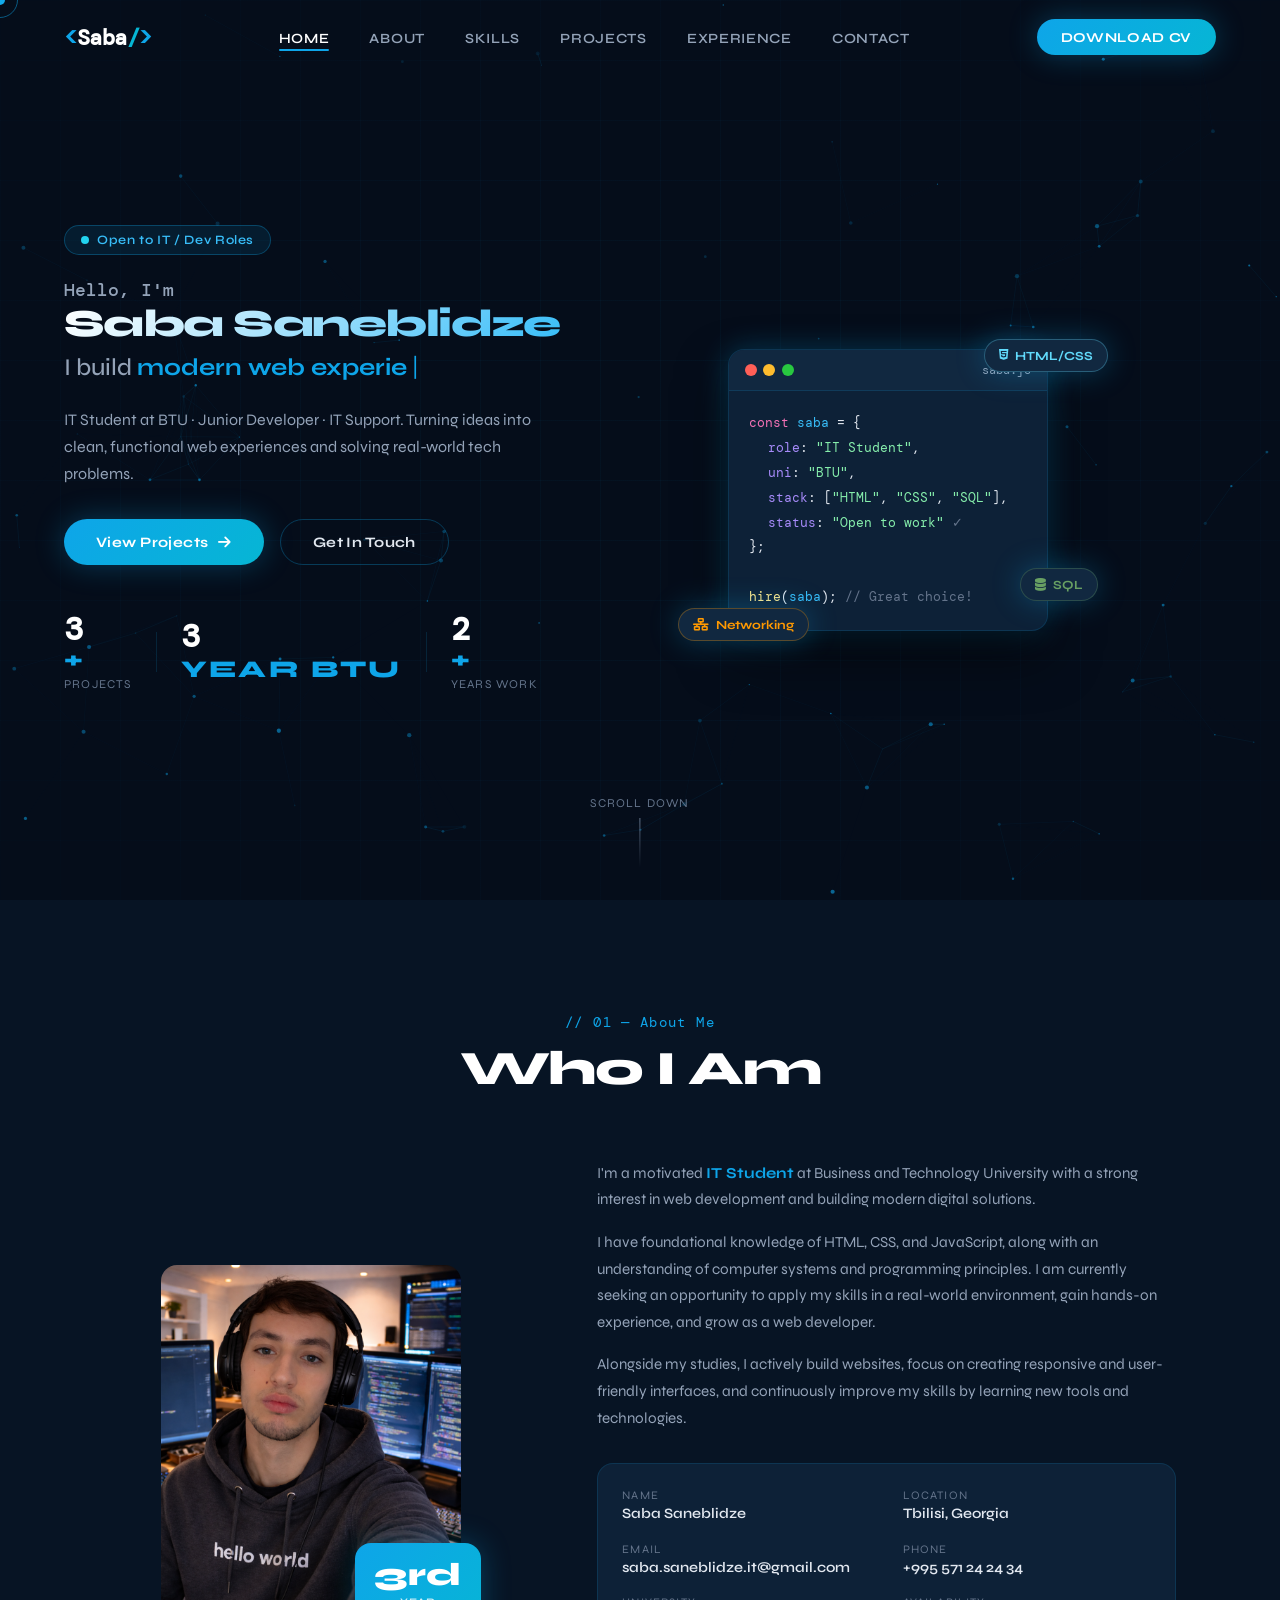
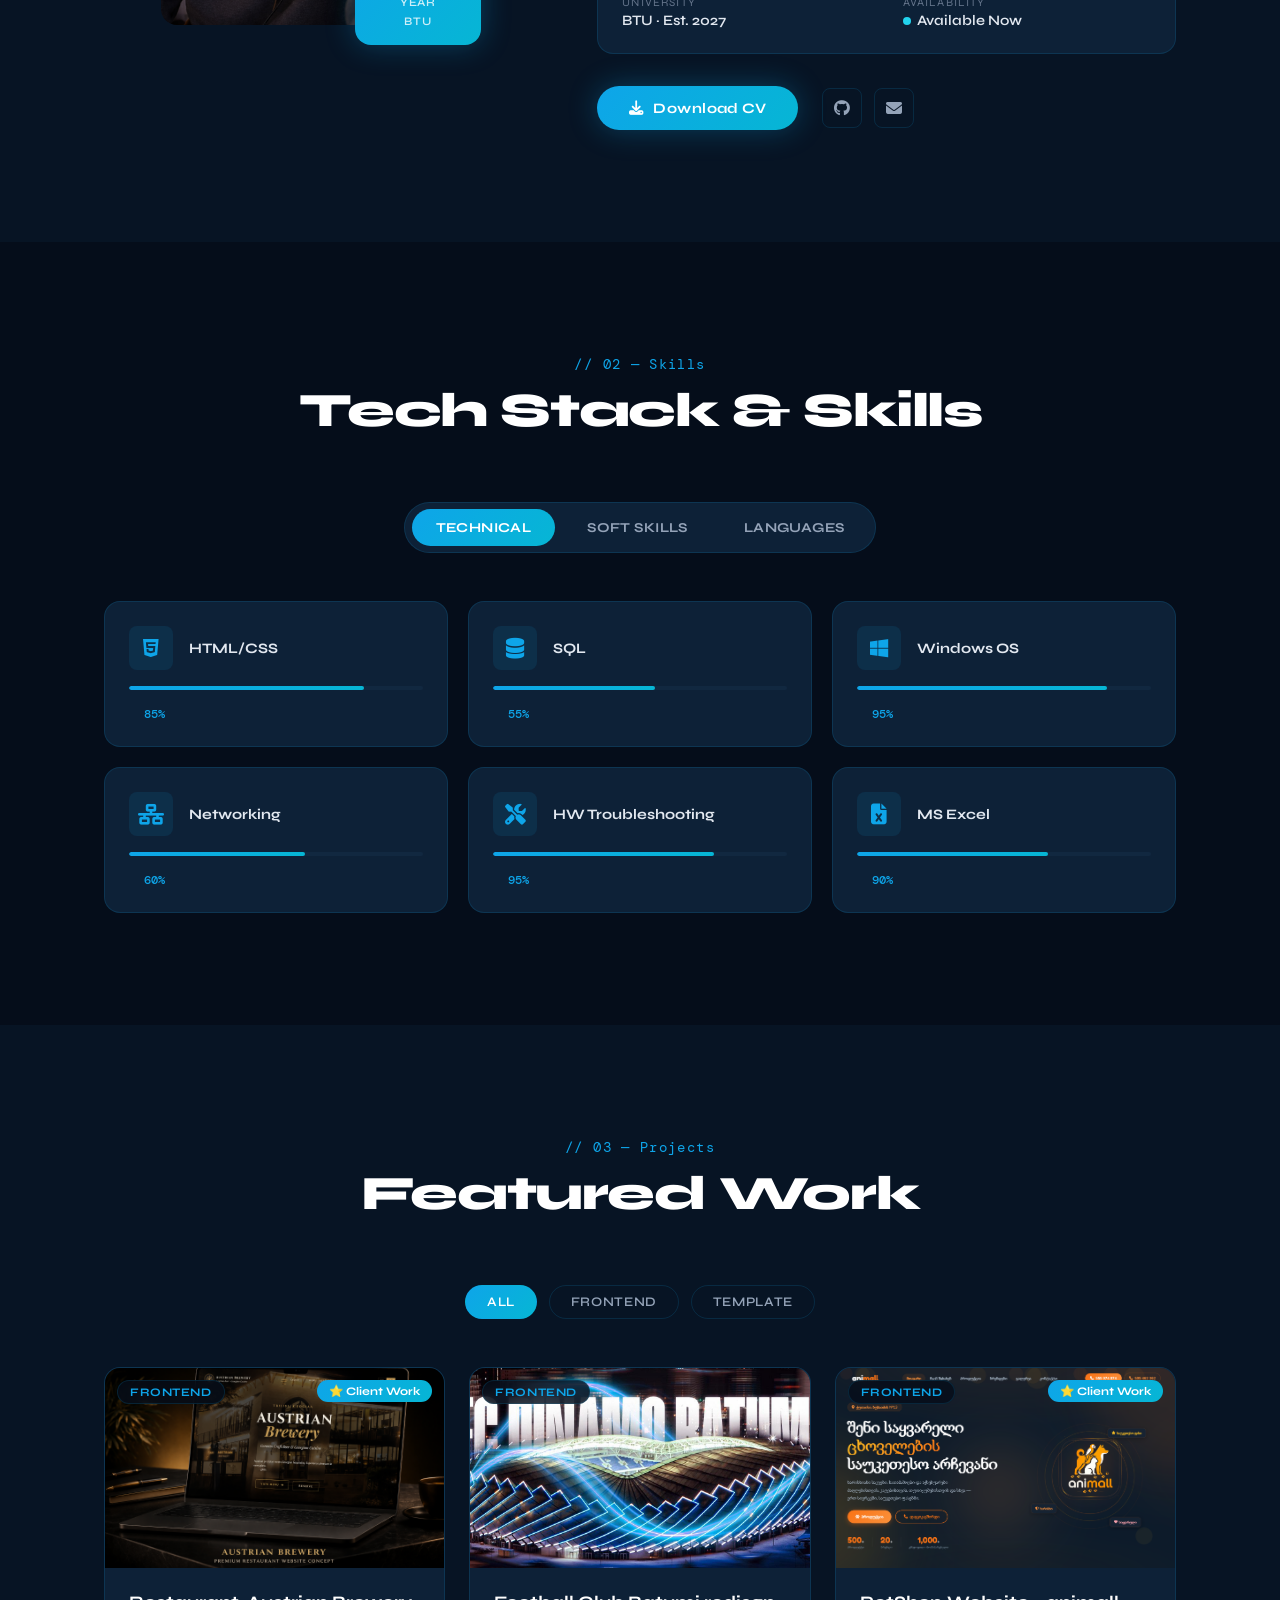
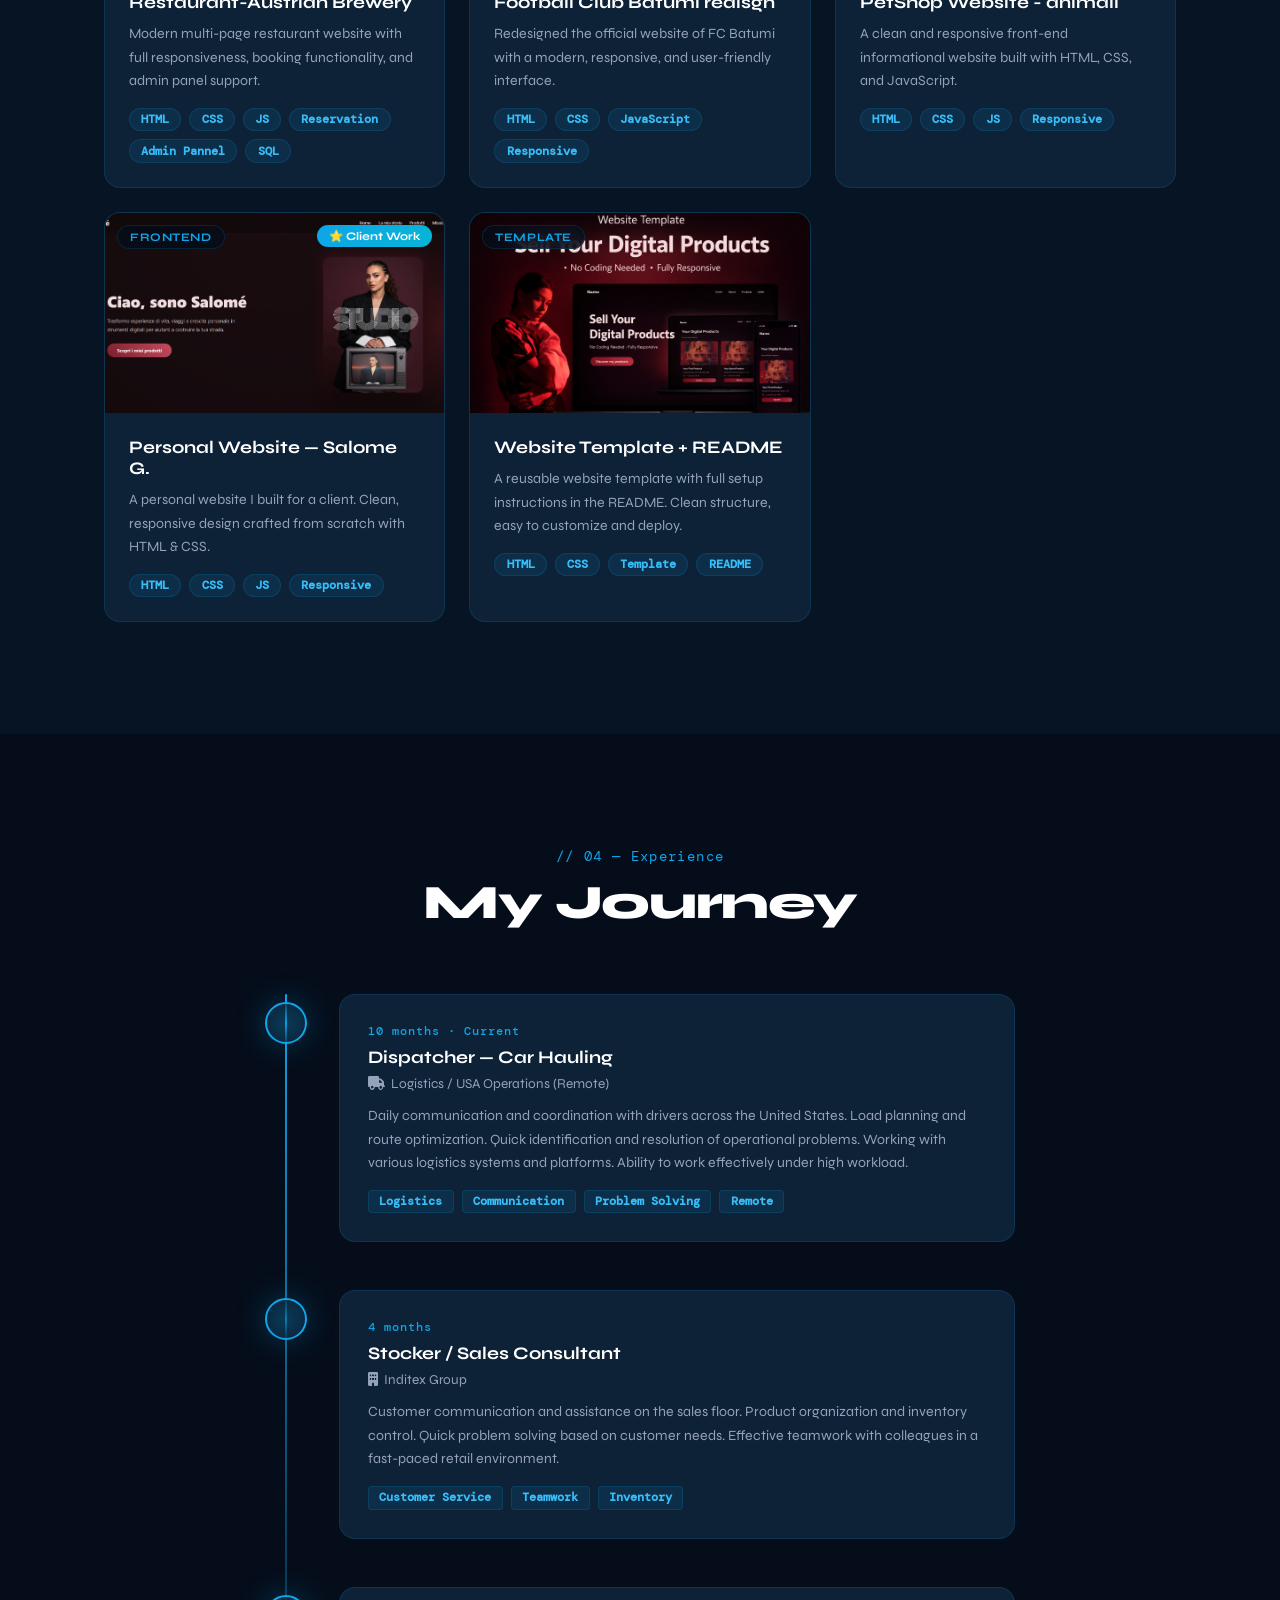
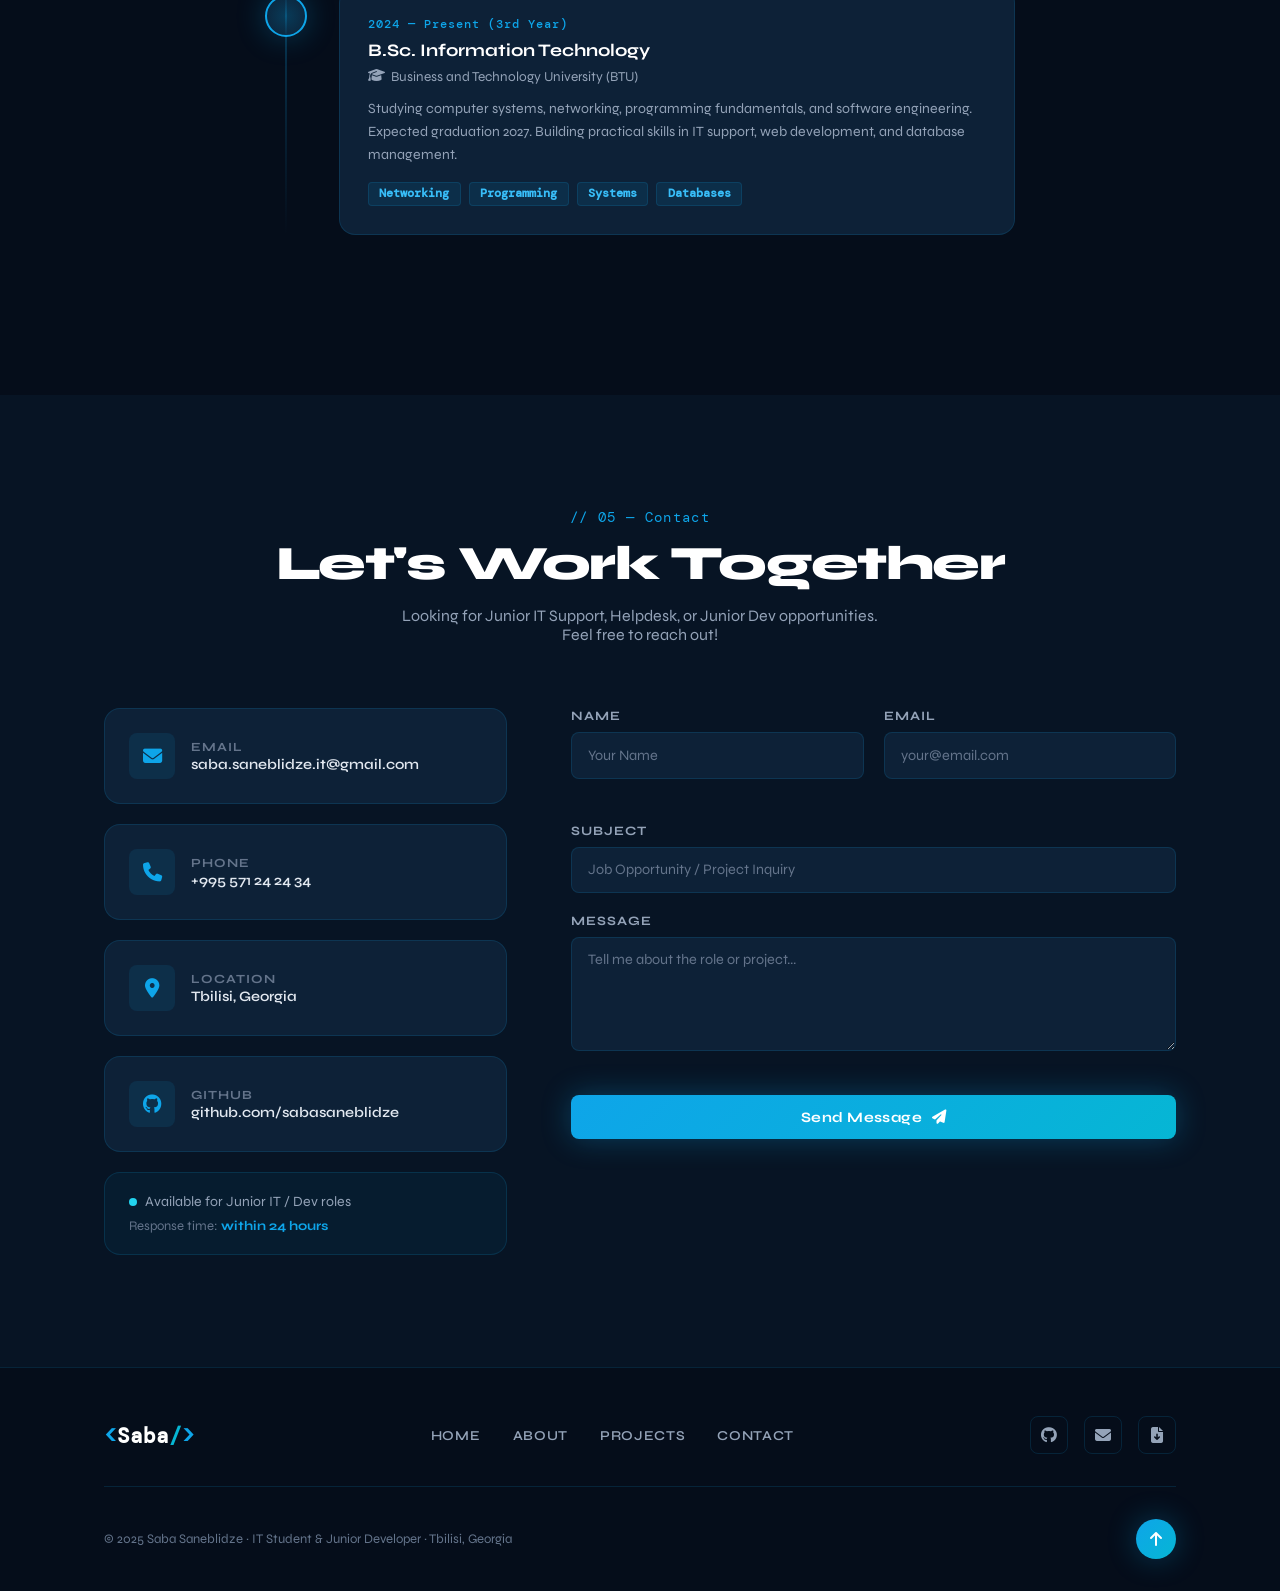
==== commit cc724a99: "index.html" ====
--- a/index.html
+++ b/index.html
@@ -346,7 +346,7 @@
             <h3 class="project-title">Restaurant-Austrian Brewery </h3>
             <p class="project-desc">Modern multi-page restaurant website with full responsiveness, booking functionality, and admin panel support.</p>
             <div class="project-tags">
-              <span>HTML</span><span>CSS</span><span>JS</span><span>Reservation</span><span>Admin</span>
+              <span>HTML</span><span>CSS</span><span>JS</span><span>Reservation</span><span>Admin Pannel</span><span>SQL</span>
             </div>
           </div>
         </div>
@@ -368,7 +368,7 @@
             <h3 class="project-title">Football Club Batumi redisgn</h3>
             <p class="project-desc">Redesigned the official website of FC Batumi with a modern, responsive, and user-friendly interface.</p>
             <div class="project-tags">
-              <span>HTML</span><span>CSS</span><span>JavaScript</span>
+              <span>HTML</span><span>CSS</span><span>JavaScript</span><span>Responsive</span>
             </div>
           </div>
         </div>
@@ -388,7 +388,7 @@
             <h3 class="project-title">PetShop Website - animall </h3>
             <p class="project-desc">A clean and responsive front-end informational website built with HTML, CSS, and JavaScript.</p>
             <div class="project-tags">
-              <span>HTML</span><span>CSS</span><span>Responsive</span>
+              <span>HTML</span><span>CSS</span><span>JS</span><span>Responsive</span>
             </div>
           </div>
         </div>
@@ -409,7 +409,7 @@
             <h3 class="project-title">Personal Website — Salome G.</h3>
             <p class="project-desc">A personal website I built for a client. Clean, responsive design crafted from scratch with HTML & CSS.</p>
             <div class="project-tags">
-              <span>HTML</span><span>CSS</span><span>Responsive</span>
+              <span>HTML</span><span>CSS</span><span>JS</span><span>Responsive</span>
             </div>
           </div>
         </div>
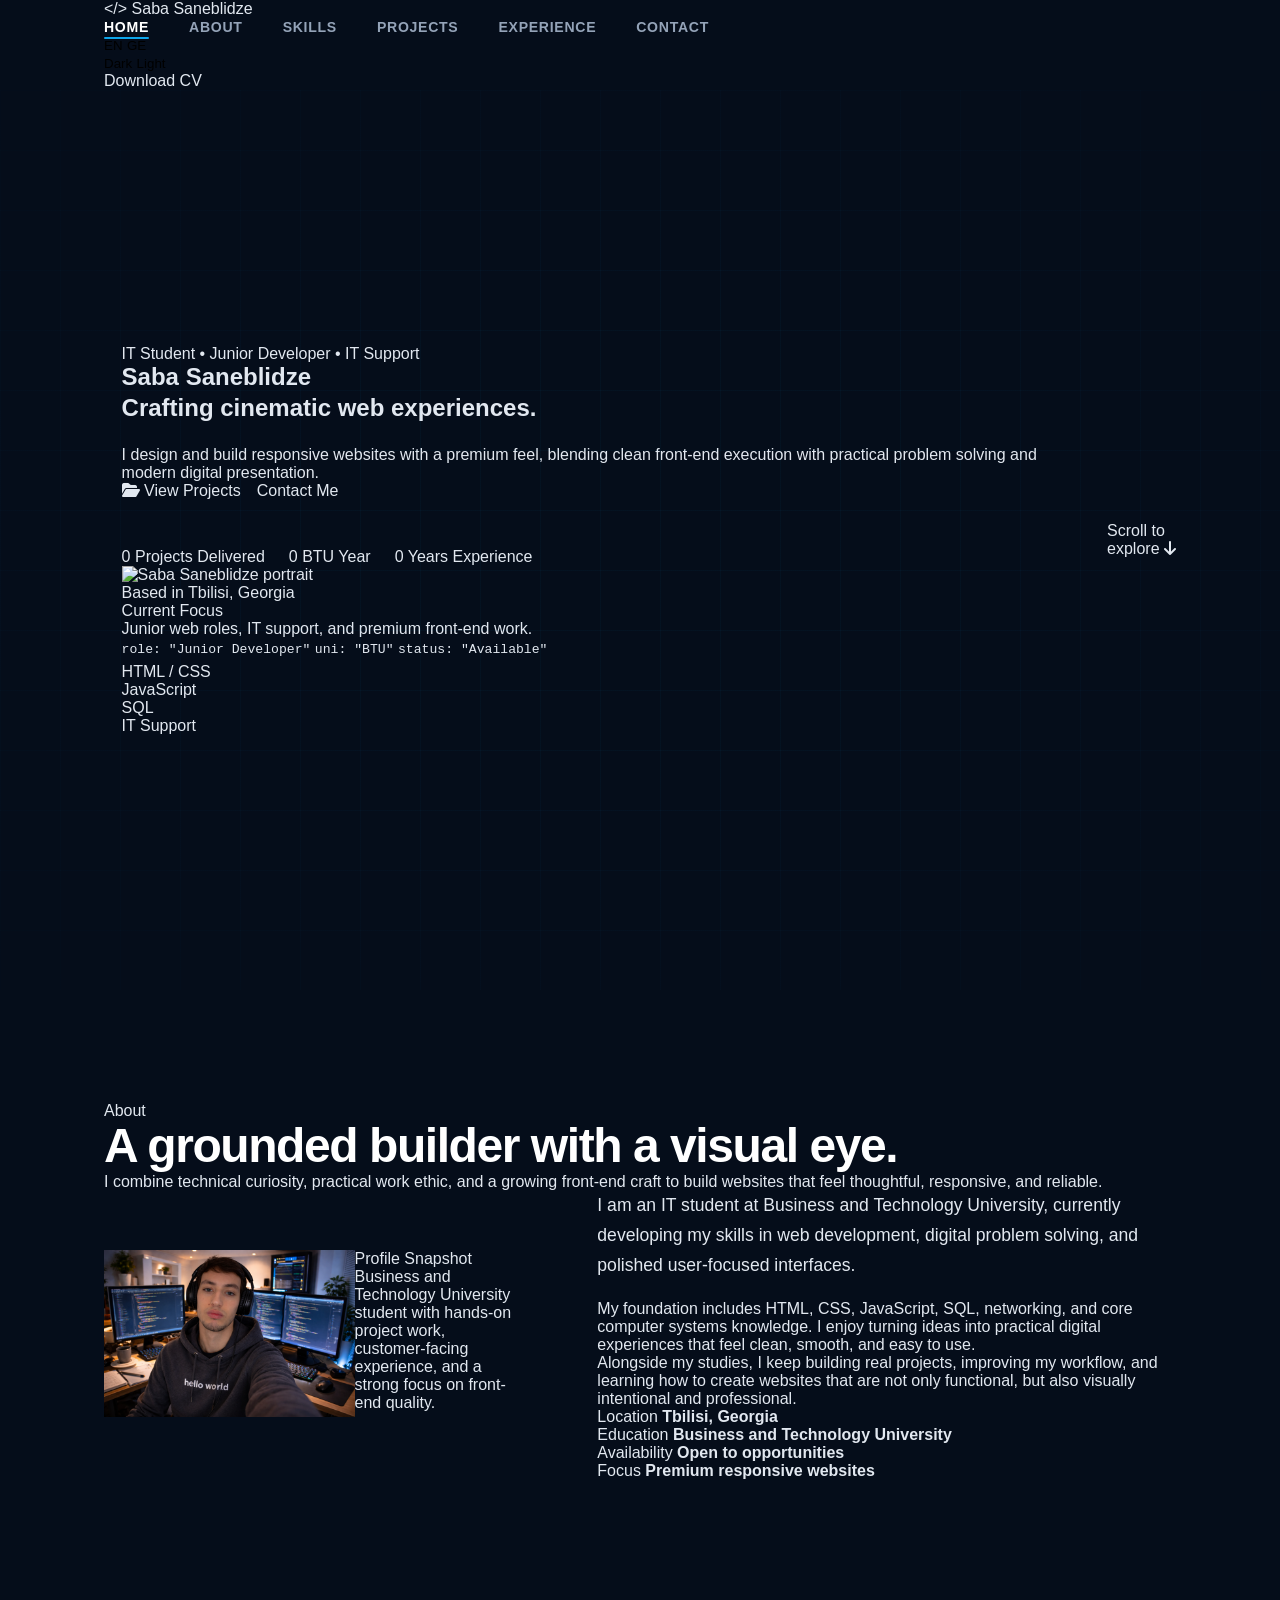
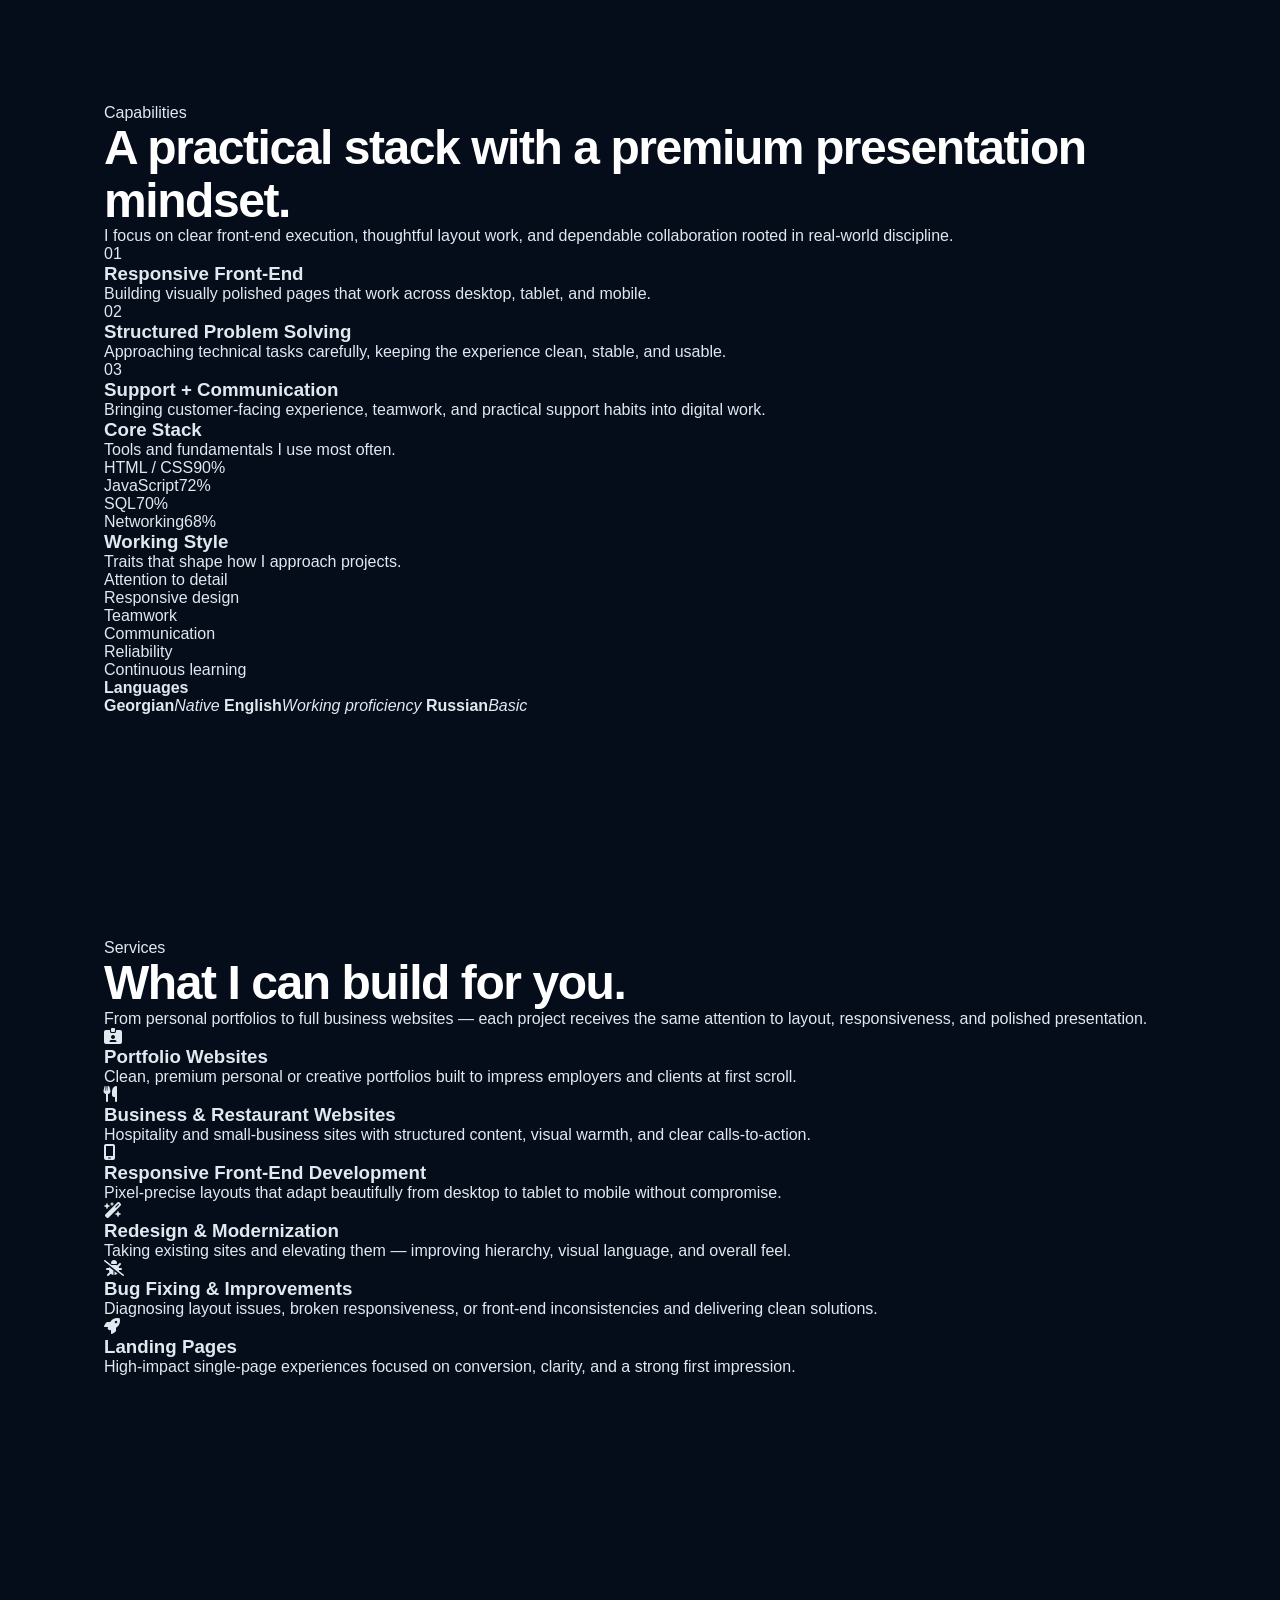
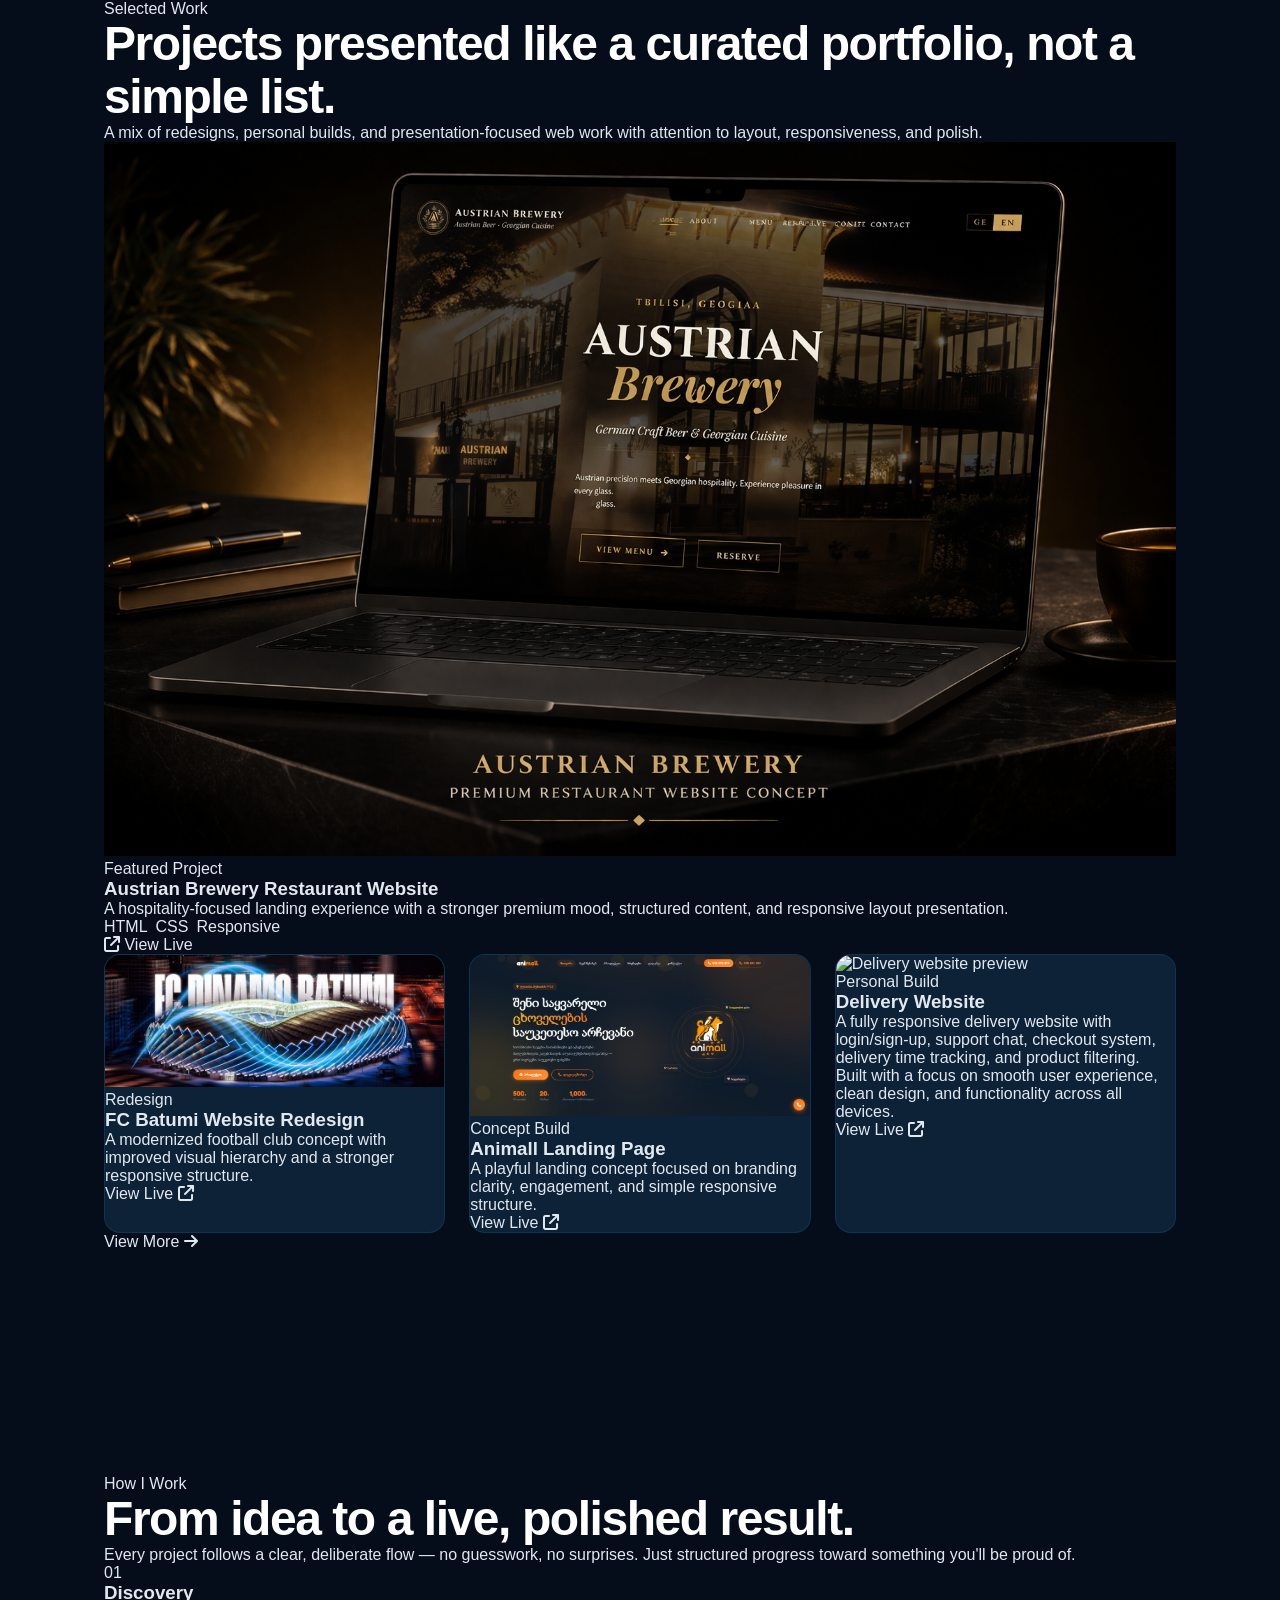
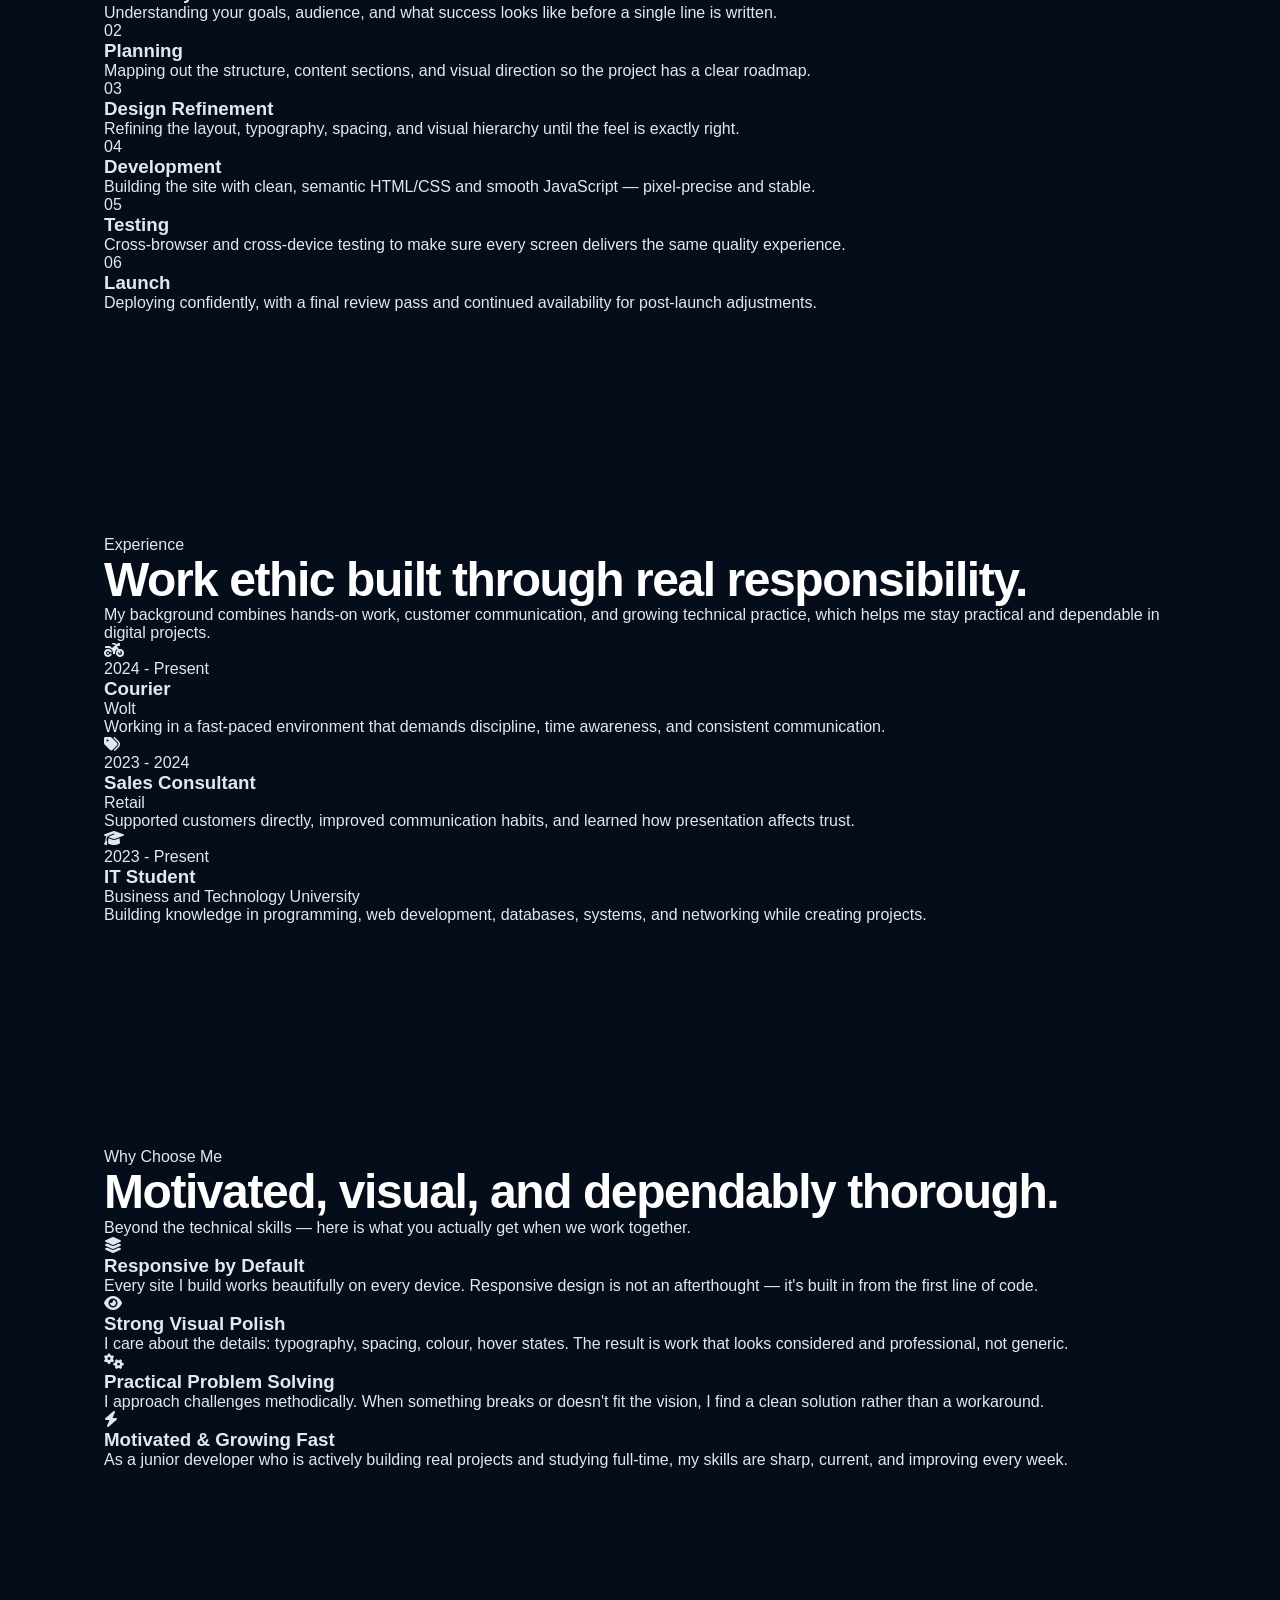
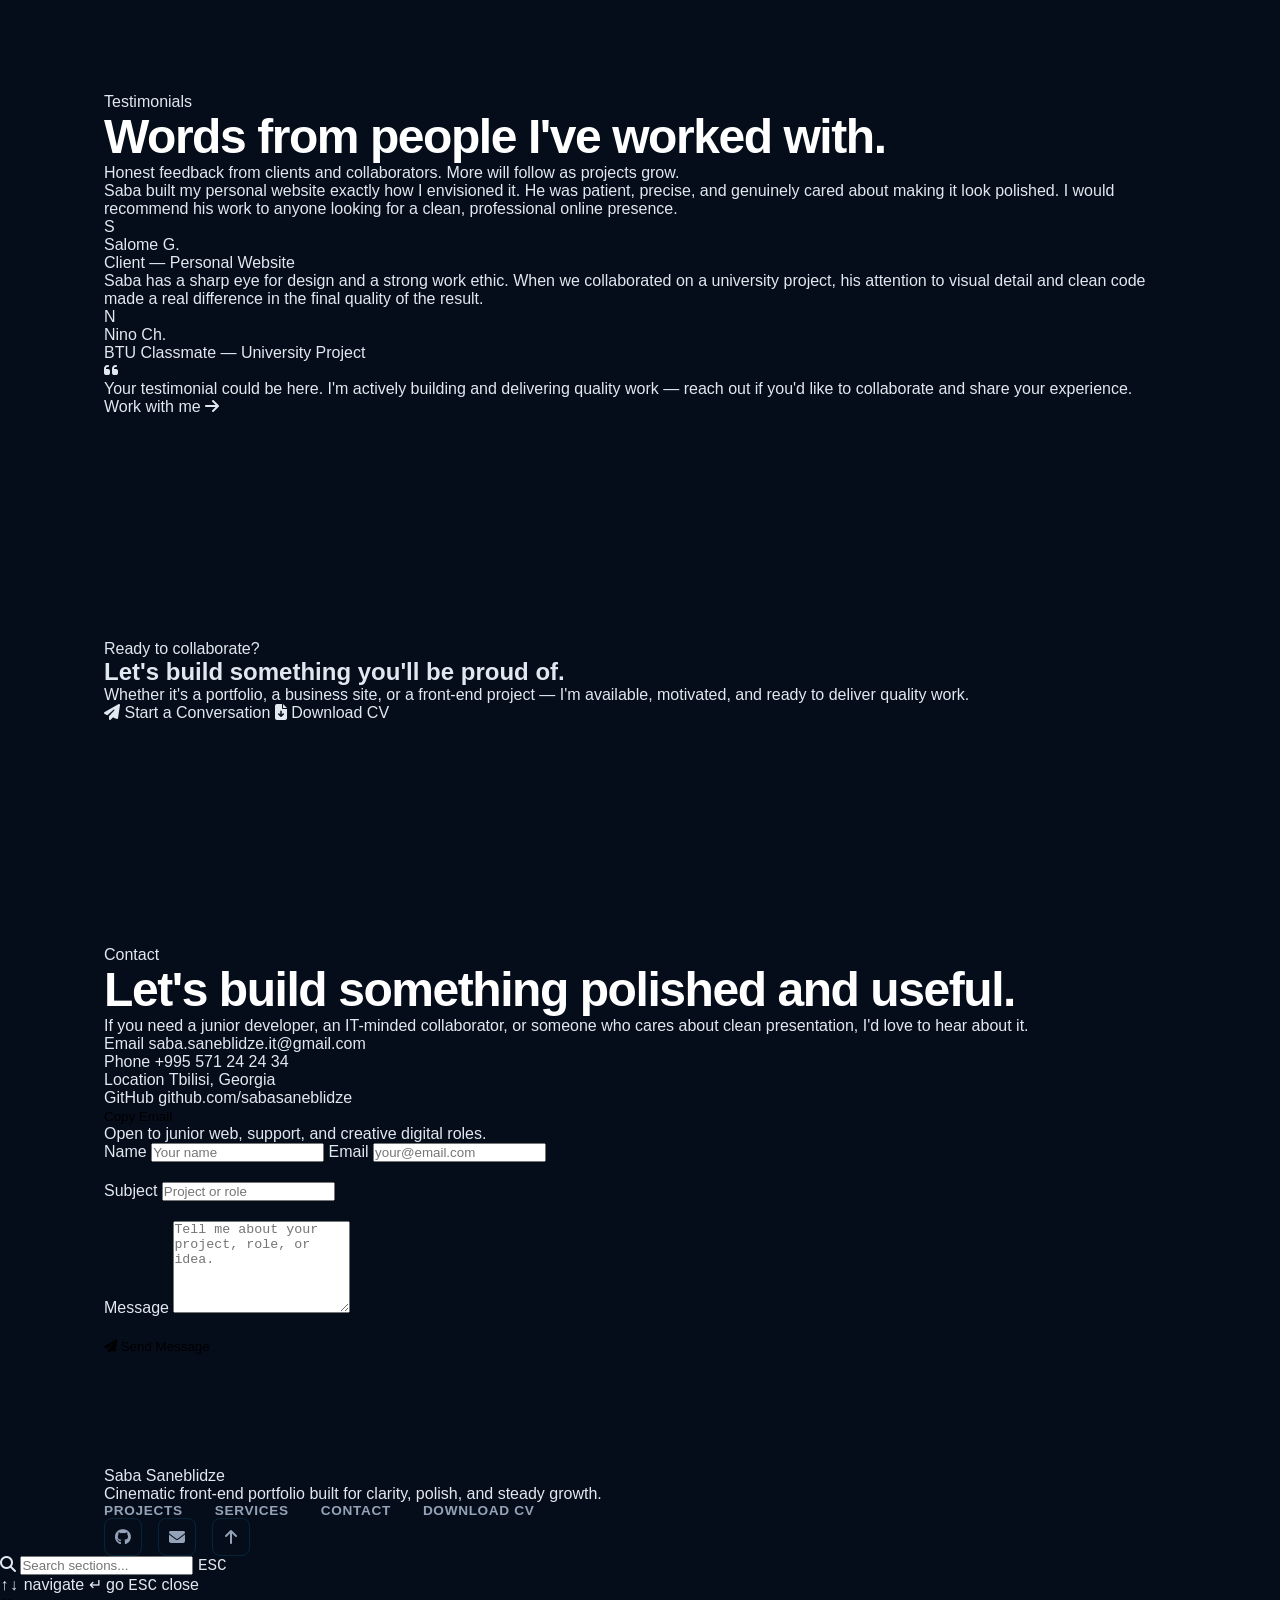
==== commit 1bcd9d35: "index.html" ====
--- a/index.html
+++ b/index.html
@@ -1,601 +1,905 @@
 <!DOCTYPE html>
 <html lang="en">
+
 <head>
   <meta charset="UTF-8" />
-  <meta name="viewport" content="width=device-width, initial-scale=1.0"/>
-  <title>Saba Saneblidze | IT Student & Junior Developer</title>
-  <link rel="stylesheet" href="style.css"/>
-  <link rel="preconnect" href="https://fonts.googleapis.com"/>
-  <link href="https://fonts.googleapis.com/css2?family=Syne:wght@400;600;700;800&family=DM+Mono:wght@300;400;500&display=swap" rel="stylesheet"/>
-  <link rel="stylesheet" href="https://cdnjs.cloudflare.com/ajax/libs/font-awesome/6.5.0/css/all.min.css"/>
+  <meta name="viewport" content="width=device-width, initial-scale=1.0" />
+  <title id="pageTitle">Saba Saneblidze | Cinematic Portfolio</title>
+  <meta id="metaDescription" name="description"
+    content="Portfolio of Saba Saneblidze, an IT student and junior developer creating premium, responsive digital experiences." />
+  <meta property="og:type" content="website" />
+  <meta property="og:title" id="ogTitle" content="Saba Saneblidze | Cinematic Portfolio" />
+  <meta property="og:description" id="ogDescription"
+    content="Portfolio of Saba Saneblidze, an IT student and junior developer creating premium, responsive digital experiences." />
+  <meta property="og:locale" id="ogLocale" content="en_US" />
+  <meta id="themeColorMeta" name="theme-color" content="#14100f" />
+  <link rel="preconnect" href="https://fonts.googleapis.com" />
+  <link rel="preconnect" href="https://fonts.gstatic.com" crossorigin />
+  <link
+    href="https://fonts.googleapis.com/css2?family=Cormorant+Garamond:wght@500;600;700&family=IBM+Plex+Mono:wght@400;500&family=Manrope:wght@400;500;600;700;800&family=Noto+Sans+Georgian:wght@400;500;600;700;800&display=swap"
+    rel="stylesheet" />
+  <link rel="stylesheet" href="https://cdnjs.cloudflare.com/ajax/libs/font-awesome/6.5.0/css/all.min.css" />
+  <link rel="stylesheet" href="style.css" />
 </head>
+
 <body>
-
-  <!-- CURSOR -->
-  <div class="cursor" id="cursor"></div>
-  <div class="cursor-follower" id="cursorFollower"></div>
-
-  <!-- PRELOADER -->
-  <div class="preloader" id="preloader">
-    <div class="preloader-inner">
-      <div class="preloader-bar"></div>
-      <span class="preloader-text">Initializing<span class="dots">...</span></span>
+  <div class="scroll-progress" id="scrollProgress" aria-hidden="true"></div>
+
+  <!-- ═══════════════════════════════ HEADER ═══════════════════════════════ -->
+  <header class="site-header" id="siteHeader">
+    <div class="container header-inner">
+      <a class="brand" href="#home" aria-label="Saba Saneblidze home">
+        <span class="brand-mark">&lt;/&gt;</span>
+        <span class="brand-name">Saba Saneblidze</span>
+      </a>
+
+      <button class="menu-toggle" id="menuToggle" type="button" aria-controls="siteNav" aria-expanded="false"
+        data-i18n-aria="nav.menuOpen">
+        <span></span><span></span><span></span>
+      </button>
+
+      <nav class="site-nav" id="siteNav">
+        <ul class="nav-links">
+          <li><a href="#home" class="nav-link active" data-i18n="nav.home">Home</a></li>
+          <li><a href="#about" class="nav-link" data-i18n="nav.about">About</a></li>
+          <li><a href="#skills" class="nav-link" data-i18n="nav.skills">Skills</a></li>
+          <li><a href="#projects" class="nav-link" data-i18n="nav.projects">Projects</a></li>
+          <li><a href="#experience" class="nav-link" data-i18n="nav.experience">Experience</a></li>
+          <li><a href="#contact" class="nav-link" data-i18n="nav.contact">Contact</a></li>
+        </ul>
+
+        <div class="nav-actions">
+          <div class="lang-switcher" role="group" aria-label="Language switcher">
+            <button type="button" class="lang-btn is-active" data-lang-switch="en" aria-pressed="true">EN</button>
+            <button type="button" class="lang-btn" data-lang-switch="ka" aria-pressed="false">GE</button>
+          </div>
+          <div class="theme-switcher" role="group" aria-label="Theme switcher">
+            <button type="button" class="theme-btn is-active" data-theme-switch="dark" aria-pressed="true"
+              data-i18n="theme.dark">Dark</button>
+            <button type="button" class="theme-btn" data-theme-switch="light" aria-pressed="false"
+              data-i18n="theme.light">Light</button>
+          </div>
+          <a href="CV.pdf" download class="button button-primary button-small">
+            <span data-i18n="nav.downloadCv">Download CV</span>
+          </a>
+        </div>
+      </nav>
+    </div>
+  </header>
+
+  <main>
+
+    <!-- ═══════════════════════════════ HERO ═══════════════════════════════ -->
+    <section class="hero section" id="home">
+      <div class="hero-ambient" aria-hidden="true">
+        <div class="hero-orb hero-orb-left"></div>
+        <div class="hero-orb hero-orb-right"></div>
+        <div class="hero-grid"></div>
+      </div>
+
+      <div class="container hero-layout">
+        <!-- LEFT: Copy -->
+        <div class="hero-copy" data-reveal="up">
+          <p class="section-kicker" data-i18n="hero.eyebrow">IT Student • Junior Developer • IT Support</p>
+          <h1 class="hero-title">
+            <span class="hero-title-main" data-i18n="hero.titleMain">Saba Saneblidze</span>
+            <span class="hero-title-sub">
+              <span data-i18n="hero.titlePrefix">Crafting</span>
+              <span class="hero-rotating" id="heroRotatingText">cinematic web experiences.</span>
+            </span>
+          </h1>
+          <p class="hero-text" data-i18n="hero.description">
+            I design and build responsive websites with a premium feel, blending clean front-end execution with
+            practical problem solving and modern digital presentation.
+          </p>
+
+          <div class="hero-actions">
+            <a href="#projects" class="button button-primary">
+              <i class="fa-solid fa-folder-open"></i>
+              <span data-i18n="hero.ctaProjects">View Projects</span>
+            </a>
+            <a href="#contact" class="button button-secondary">
+              <span data-i18n="hero.ctaContact">Contact Me</span>
+            </a>
+          </div>
+
+          <ul class="hero-stats" aria-label="Highlights">
+            <li>
+              <span class="hero-stat-number" data-count="5">0</span>
+              <span class="hero-stat-label" data-i18n="hero.stats.projects">Projects Delivered</span>
+            </li>
+            <li>
+              <span class="hero-stat-number" data-count="3">0</span>
+              <span class="hero-stat-label" data-i18n="hero.stats.study">BTU Year</span>
+            </li>
+            <li>
+              <span class="hero-stat-number" data-count="2">0</span>
+              <span class="hero-stat-label" data-i18n="hero.stats.work">Years Experience</span>
+            </li>
+          </ul>
+        </div>
+
+        <!-- RIGHT: Stage — restructured to prevent overlap & chip overflow -->
+        <div class="hero-stage" data-reveal="left" data-parallax="18">
+          <div class="portrait-frame">
+            <img src="photo1.png" alt="Saba Saneblidze portrait" data-i18n-alt="about.photoAlt" />
+            <div class="portrait-caption">
+              <span class="caption-label" data-i18n="hero.captionLabel">Based in</span>
+              <span class="caption-value" data-i18n="about.locationValue">Tbilisi, Georgia</span>
+            </div>
+          </div>
+
+          <!-- Cards now in a row BELOW portrait — no more overlap -->
+          <div class="hero-float-row">
+            <div class="floating-card availability-card" data-reveal="up" style="--delay: 120ms;">
+              <p class="floating-label" data-i18n="hero.cardLabel">Current Focus</p>
+              <p class="floating-value" data-i18n="hero.cardValue">Junior web roles, IT support, and premium
+                front-end work.</p>
+            </div>
+            <div class="floating-card code-card" data-reveal="up" style="--delay: 220ms;">
+              <span class="code-line"><span class="code-key">role</span>: <span data-i18n="hero.codeRole">"Junior
+                  Developer"</span></span>
+              <span class="code-line"><span class="code-key">uni</span>: <span
+                  data-i18n="hero.codeUniversity">"BTU"</span></span>
+              <span class="code-line"><span class="code-key">status</span>: <span
+                  data-i18n="hero.codeStatus">"Available"</span></span>
+            </div>
+          </div>
+
+          <!-- Chips now below cards — always inside frame, wraps cleanly -->
+          <ul class="hero-chips" data-reveal="up" style="--delay: 320ms;">
+            <li>HTML / CSS</li>
+            <li>JavaScript</li>
+            <li>SQL</li>
+            <li data-i18n="hero.chipSupport">IT Support</li>
+          </ul>
+        </div>
+      </div>
+
+      <a class="scroll-cue" href="#about" data-reveal="up" style="--delay: 420ms;">
+        <span data-i18n="hero.scrollCue">Scroll to explore</span>
+        <i class="fa-solid fa-arrow-down"></i>
+      </a>
+    </section>
+
+    <!-- ═══════════════════════════════ ABOUT ═══════════════════════════════ -->
+    <section class="section about-section" id="about">
+      <div class="container">
+        <div class="section-heading" data-reveal="up">
+          <p class="section-kicker" data-i18n="about.kicker">About</p>
+          <div>
+            <h2 class="section-title" data-i18n="about.title">A grounded builder with a visual eye.</h2>
+            <p class="section-intro" data-i18n="about.intro">
+              I combine technical curiosity, practical work ethic, and a growing front-end craft to build websites that
+              feel thoughtful, responsive, and reliable.
+            </p>
+          </div>
+        </div>
+
+        <div class="about-grid">
+          <article class="panel about-panel about-visual" data-reveal="left" data-parallax="14">
+            <div class="about-photo-wrap">
+              <img src="photo.png" alt="Saba Saneblidze portrait" data-i18n-alt="about.photoAlt" />
+            </div>
+            <div class="about-summary">
+              <p class="about-summary-title" data-i18n="about.summaryTitle">Profile Snapshot</p>
+              <p data-i18n="about.summaryText">
+                Business and Technology University student with hands-on project work, customer-facing experience, and
+                a strong focus on front-end quality.
+              </p>
+            </div>
+          </article>
+
+          <article class="panel about-panel about-copy" data-reveal="right">
+            <p class="about-lead" data-i18n="about.lead">
+              I am an IT student at Business and Technology University, currently developing my skills in web
+              development, digital problem solving, and polished user-focused interfaces.
+            </p>
+            <p data-i18n="about.body1">
+              My foundation includes HTML, CSS, JavaScript, SQL, networking, and core computer systems knowledge. I
+              enjoy turning ideas into practical digital experiences that feel clean, smooth, and easy to use.
+            </p>
+            <p data-i18n="about.body2">
+              Alongside my studies, I keep building real projects, improving my workflow, and learning how to create
+              websites that are not only functional, but also visually intentional and professional.
+            </p>
+
+            <div class="about-meta">
+              <div>
+                <span class="meta-label" data-i18n="about.meta.location">Location</span>
+                <strong data-i18n="about.locationValue">Tbilisi, Georgia</strong>
+              </div>
+              <div>
+                <span class="meta-label" data-i18n="about.meta.education">Education</span>
+                <strong data-i18n="about.educationValue">Business and Technology University</strong>
+              </div>
+              <div>
+                <span class="meta-label" data-i18n="about.meta.availability">Availability</span>
+                <strong data-i18n="about.availabilityValue">Open to opportunities</strong>
+              </div>
+              <div>
+                <span class="meta-label" data-i18n="about.meta.focus">Focus</span>
+                <strong data-i18n="about.focusValue">Premium responsive websites</strong>
+              </div>
+            </div>
+          </article>
+        </div>
+      </div>
+    </section>
+
+    <!-- ═══════════════════════════════ SKILLS ═══════════════════════════════ -->
+    <section class="section skills-section section-toned" id="skills">
+      <div class="container">
+        <div class="section-heading" data-reveal="up">
+          <p class="section-kicker" data-i18n="skills.kicker">Capabilities</p>
+          <div>
+            <h2 class="section-title" data-i18n="skills.title">A practical stack with a premium presentation mindset.
+            </h2>
+            <p class="section-intro" data-i18n="skills.intro">
+              I focus on clear front-end execution, thoughtful layout work, and dependable collaboration rooted in
+              real-world discipline.
+            </p>
+          </div>
+        </div>
+
+        <div class="skills-layout">
+          <article class="panel service-panel" data-reveal="up">
+            <span class="service-index">01</span>
+            <h3 data-i18n="skills.service1.title">Responsive Front-End</h3>
+            <p data-i18n="skills.service1.body">Building visually polished pages that work across desktop, tablet,
+              and mobile.</p>
+          </article>
+
+          <article class="panel service-panel" data-reveal="up" style="--delay: 120ms;">
+            <span class="service-index">02</span>
+            <h3 data-i18n="skills.service2.title">Structured Problem Solving</h3>
+            <p data-i18n="skills.service2.body">Approaching technical tasks carefully, keeping the experience clean,
+              stable, and usable.</p>
+          </article>
+
+          <article class="panel service-panel" data-reveal="up" style="--delay: 220ms;">
+            <span class="service-index">03</span>
+            <h3 data-i18n="skills.service3.title">Support + Communication</h3>
+            <p data-i18n="skills.service3.body">Bringing customer-facing experience, teamwork, and practical support
+              habits into digital work.</p>
+          </article>
+
+          <article class="panel stack-panel" data-reveal="left">
+            <div class="panel-head">
+              <h3 data-i18n="skills.stackTitle">Core Stack</h3>
+              <p data-i18n="skills.stackIntro">Tools and fundamentals I use most often.</p>
+            </div>
+            <div class="skill-bars">
+              <div class="skill-row">
+                <div class="skill-label"><span>HTML / CSS</span><span>90%</span></div>
+                <div class="skill-track"><span style="width:90%"></span></div>
+              </div>
+              <div class="skill-row">
+                <div class="skill-label"><span>JavaScript</span><span>72%</span></div>
+                <div class="skill-track"><span style="width:72%"></span></div>
+              </div>
+              <div class="skill-row">
+                <div class="skill-label"><span>SQL</span><span>70%</span></div>
+                <div class="skill-track"><span style="width:70%"></span></div>
+              </div>
+              <div class="skill-row">
+                <div class="skill-label"><span data-i18n="skills.networking">Networking</span><span>68%</span></div>
+                <div class="skill-track"><span style="width:68%"></span></div>
+              </div>
+            </div>
+          </article>
+
+          <article class="panel strengths-panel" data-reveal="right">
+            <div class="panel-head">
+              <h3 data-i18n="skills.strengthsTitle">Working Style</h3>
+              <p data-i18n="skills.strengthsIntro">Traits that shape how I approach projects.</p>
+            </div>
+            <ul class="tag-list">
+              <li data-i18n="skills.tags.detail">Attention to detail</li>
+              <li data-i18n="skills.tags.responsive">Responsive design</li>
+              <li data-i18n="skills.tags.teamwork">Teamwork</li>
+              <li data-i18n="skills.tags.communication">Communication</li>
+              <li data-i18n="skills.tags.reliability">Reliability</li>
+              <li data-i18n="skills.tags.learning">Continuous learning</li>
+            </ul>
+            <div class="language-block">
+              <h4 data-i18n="skills.languagesTitle">Languages</h4>
+              <div class="language-list">
+                <span><strong data-i18n="skills.languages.georgian">Georgian</strong><em
+                    data-i18n="skills.languageNative">Native</em></span>
+                <span><strong data-i18n="skills.languages.english">English</strong><em
+                    data-i18n="skills.languageAdvanced">Working proficiency</em></span>
+                <span><strong data-i18n="skills.languages.russian">Russian</strong><em
+                    data-i18n="skills.languageBasic">Basic</em></span>
+              </div>
+            </div>
+          </article>
+        </div>
+      </div>
+    </section>
+
+    <!-- ══════════════════════════════ SERVICES (NEW) ══════════════════════════════ -->
+    <section class="section services-section" id="services">
+      <div class="container">
+        <div class="section-heading" data-reveal="up">
+          <p class="section-kicker" data-i18n="services.kicker">Services</p>
+          <div>
+            <h2 class="section-title" data-i18n="services.title">What I can build for you.</h2>
+            <p class="section-intro" data-i18n="services.intro">
+              From personal portfolios to full business websites — each project receives the same attention to layout,
+              responsiveness, and polished presentation.
+            </p>
+          </div>
+        </div>
+
+        <div class="services-grid">
+          <article class="panel services-card" data-reveal="up">
+            <div class="services-card-icon"><i class="fa-solid fa-id-card-clip"></i></div>
+            <h3 data-i18n="services.item1.title">Portfolio Websites</h3>
+            <p data-i18n="services.item1.body">Clean, premium personal or creative portfolios built to impress
+              employers and clients at first scroll.</p>
+          </article>
+
+          <article class="panel services-card" data-reveal="up" style="--delay: 80ms;">
+            <div class="services-card-icon"><i class="fa-solid fa-utensils"></i></div>
+            <h3 data-i18n="services.item2.title">Business &amp; Restaurant Websites</h3>
+            <p data-i18n="services.item2.body">Hospitality and small-business sites with structured content, visual
+              warmth, and clear calls-to-action.</p>
+          </article>
+
+          <article class="panel services-card" data-reveal="up" style="--delay: 160ms;">
+            <div class="services-card-icon"><i class="fa-solid fa-mobile-screen"></i></div>
+            <h3 data-i18n="services.item3.title">Responsive Front-End Development</h3>
+            <p data-i18n="services.item3.body">Pixel-precise layouts that adapt beautifully from desktop to tablet
+              to mobile without compromise.</p>
+          </article>
+
+          <article class="panel services-card" data-reveal="up" style="--delay: 80ms;">
+            <div class="services-card-icon"><i class="fa-solid fa-wand-magic-sparkles"></i></div>
+            <h3 data-i18n="services.item4.title">Redesign &amp; Modernization</h3>
+            <p data-i18n="services.item4.body">Taking existing sites and elevating them — improving hierarchy, visual
+              language, and overall feel.</p>
+          </article>
+
+          <article class="panel services-card" data-reveal="up" style="--delay: 160ms;">
+            <div class="services-card-icon"><i class="fa-solid fa-bug-slash"></i></div>
+            <h3 data-i18n="services.item5.title">Bug Fixing &amp; Improvements</h3>
+            <p data-i18n="services.item5.body">Diagnosing layout issues, broken responsiveness, or front-end
+              inconsistencies and delivering clean solutions.</p>
+          </article>
+
+          <article class="panel services-card" data-reveal="up" style="--delay: 240ms;">
+            <div class="services-card-icon"><i class="fa-solid fa-rocket"></i></div>
+            <h3 data-i18n="services.item6.title">Landing Pages</h3>
+            <p data-i18n="services.item6.body">High-impact single-page experiences focused on conversion, clarity,
+              and a strong first impression.</p>
+          </article>
+        </div>
+      </div>
+    </section>
+
+    <!-- ═══════════════════════════════ PROJECTS ═══════════════════════════════ -->
+    <section class="section projects-section section-toned" id="projects">
+      <div class="container">
+        <div class="section-heading projects-intro" data-reveal="up">
+          <p class="section-kicker" data-i18n="projects.kicker">Selected Work</p>
+          <div class="projects-intro-main">
+            <h2 class="section-title" data-i18n="projects.title">Projects presented like a curated portfolio, not a
+              simple list.</h2>
+          </div>
+          <div class="projects-intro-side">
+            <p class="section-intro" data-i18n="projects.intro">
+              A mix of redesigns, personal builds, and presentation-focused web work with attention to layout,
+              responsiveness, and polish.
+            </p>
+          </div>
+        </div>
+
+        <article class="featured-project panel" data-reveal="up">
+          <div class="featured-media" data-parallax="16">
+            <img src="aus.png" alt="Austrian Brewery website preview" data-i18n-alt="projects.featured.alt" />
+          </div>
+          <div class="featured-copy">
+            <p class="project-label" data-i18n="projects.featured.label">Featured Project</p>
+            <h3 data-i18n="projects.featured.title">Austrian Brewery Restaurant Website</h3>
+            <p data-i18n="projects.featured.body">
+              A hospitality-focused landing experience with a stronger premium mood, structured content, and
+              responsive layout presentation.
+            </p>
+            <ul class="project-tags">
+              <li>HTML</li>
+              <li>CSS</li>
+              <li>Responsive</li>
+            </ul>
+            <div class="project-actions">
+              <a href="https://sabasaneblidze.github.io/BREWERY/" target="_blank" rel="noreferrer"
+                class="button button-primary">
+                <i class="fa-solid fa-arrow-up-right-from-square"></i>
+                <span data-i18n="projects.viewLive">View Live</span>
+              </a>
+            </div>
+          </div>
+        </article>
+
+        <div class="projects-grid projects-preview-grid">
+
+          <article class="project-card panel" data-reveal="up" style="--delay: 120ms;">
+            <div class="project-media" data-parallax="12">
+              <img src="cs2.jpg" alt="FC Batumi redesign preview" data-i18n-alt="projects.project2.alt" />
+            </div>
+            <div class="project-copy">
+              <p class="project-label" data-i18n="projects.redesign">Redesign</p>
+              <h3 data-i18n="projects.project2.title">FC Batumi Website Redesign</h3>
+              <p data-i18n="projects.project2.body">A modernized football club concept with improved visual hierarchy
+                and a stronger responsive structure.</p>
+              <div class="project-actions">
+                <a href="https://sabasaneblidze.github.io/ClubBatumi/" target="_blank" rel="noreferrer"
+                  class="text-link">
+                  <span data-i18n="projects.viewLive">View Live</span>
+                  <i class="fa-solid fa-arrow-up-right-from-square"></i>
+                </a>
+              </div>
+            </div>
+          </article>
+
+          <article class="project-card panel" data-reveal="up" style="--delay: 220ms;">
+            <div class="project-media" data-parallax="12">
+              <img src="animall.png" alt="A nimall pet shop preview" />
+            </div>
+            <div class="project-copy">
+              <p class="project-label" data-i18n="projects.concept">Concept Build</p>
+              <h3 data-i18n="projects.project3.title">Animall Landing Page</h3>
+              <p data-i18n="projects.project3.body">A playful landing concept focused on branding clarity, engagement,
+                and simple responsive structure.</p>
+              <div class="project-actions">
+                <a href="https://sabasaneblidze.github.io/animall/" target="_blank" rel="noreferrer" class="text-link">
+                  <span data-i18n="projects.viewLive">View Live</span>
+                  <i class="fa-solid fa-arrow-up-right-from-square"></i>
+                </a>
+              </div>
+            </div>
+          </article>
+
+          <article class="project-card project-card-feature-match panel" data-reveal="up">
+            <div class="project-media" data-parallax="12">
+              <img src="mova.png" alt="Delivery website preview" data-i18n-alt="projects.project4.alt" />
+            </div>
+            <div class="project-copy">
+              <p class="project-label" data-i18n="projects.personalBuild">Personal Build</p>
+              <h3 data-i18n="projects.project4.title">Delivery Website</h3>
+              <p data-i18n="projects.project4.body">A fully responsive delivery website with login/sign-up, support
+                chat,
+                checkout system, delivery time tracking, and product filtering. Built with a focus on smooth user
+                experience, clean design, and functionality across all devices.</p>
+              <div class="project-actions">
+                <a href="https://sabasaneblidze.github.io/delivery" target="_blank" rel="noreferrer" class="text-link">
+                  <span data-i18n="projects.viewLive">View Live</span>
+                  <i class="fa-solid fa-arrow-up-right-from-square"></i>
+                </a>
+              </div>
+            </div>
+          </article>
+
+        </div>
+
+        <div class="projects-more" data-reveal="up">
+          <a href="projects.html" class="button button-secondary button-large">
+            <span data-i18n="projects.viewMore">View More</span>
+            <i class="fa-solid fa-arrow-right"></i>
+          </a>
+        </div>
+      </div>
+    </section>
+
+    <!-- ══════════════════════════════ PROCESS (NEW) ══════════════════════════════ -->
+    <section class="section process-section section-toned" id="process">
+      <div class="container">
+        <div class="section-heading" data-reveal="up">
+          <p class="section-kicker" data-i18n="process.kicker">How I Work</p>
+          <div>
+            <h2 class="section-title" data-i18n="process.title">From idea to a live, polished result.</h2>
+            <p class="section-intro" data-i18n="process.intro">
+              Every project follows a clear, deliberate flow — no guesswork, no surprises. Just structured progress
+              toward something you'll be proud of.
+            </p>
+          </div>
+        </div>
+
+        <div class="process-grid">
+          <article class="panel process-step" data-reveal="up">
+            <div class="process-num-wrap">
+              <span class="process-num">01</span>
+              <div class="process-connector" aria-hidden="true"></div>
+            </div>
+            <h3 data-i18n="process.step1.title">Discovery</h3>
+            <p data-i18n="process.step1.body">Understanding your goals, audience, and what success looks like before
+              a single line is written.</p>
+          </article>
+
+          <article class="panel process-step" data-reveal="up" style="--delay: 80ms;">
+            <div class="process-num-wrap">
+              <span class="process-num">02</span>
+              <div class="process-connector" aria-hidden="true"></div>
+            </div>
+            <h3 data-i18n="process.step2.title">Planning</h3>
+            <p data-i18n="process.step2.body">Mapping out the structure, content sections, and visual direction so
+              the project has a clear roadmap.</p>
+          </article>
+
+          <article class="panel process-step" data-reveal="up" style="--delay: 160ms;">
+            <div class="process-num-wrap">
+              <span class="process-num">03</span>
+              <div class="process-connector" aria-hidden="true"></div>
+            </div>
+            <h3 data-i18n="process.step3.title">Design Refinement</h3>
+            <p data-i18n="process.step3.body">Refining the layout, typography, spacing, and visual hierarchy until
+              the feel is exactly right.</p>
+          </article>
+
+          <article class="panel process-step" data-reveal="up" style="--delay: 80ms;">
+            <div class="process-num-wrap">
+              <span class="process-num">04</span>
+            </div>
+            <h3 data-i18n="process.step4.title">Development</h3>
+            <p data-i18n="process.step4.body">Building the site with clean, semantic HTML/CSS and smooth JavaScript —
+              pixel-precise and stable.</p>
+          </article>
+
+          <article class="panel process-step" data-reveal="up" style="--delay: 160ms;">
+            <div class="process-num-wrap">
+              <span class="process-num">05</span>
+            </div>
+            <h3 data-i18n="process.step5.title">Testing</h3>
+            <p data-i18n="process.step5.body">Cross-browser and cross-device testing to make sure every screen
+              delivers the same quality experience.</p>
+          </article>
+
+          <article class="panel process-step" data-reveal="up" style="--delay: 240ms;">
+            <div class="process-num-wrap">
+              <span class="process-num">06</span>
+            </div>
+            <h3 data-i18n="process.step6.title">Launch</h3>
+            <p data-i18n="process.step6.body">Deploying confidently, with a final review pass and continued
+              availability for post-launch adjustments.</p>
+          </article>
+        </div>
+      </div>
+    </section>
+
+    <!-- ═══════════════════════════════ EXPERIENCE ═══════════════════════════════ -->
+    <section class="section experience-section" id="experience">
+      <div class="container">
+        <div class="section-heading" data-reveal="up">
+          <p class="section-kicker" data-i18n="experience.kicker">Experience</p>
+          <div>
+            <h2 class="section-title" data-i18n="experience.title">Work ethic built through real responsibility.</h2>
+            <p class="section-intro" data-i18n="experience.intro">
+              My background combines hands-on work, customer communication, and growing technical practice, which helps
+              me stay practical and dependable in digital projects.
+            </p>
+          </div>
+        </div>
+
+        <div class="experience-grid">
+          <article class="panel experience-card" data-reveal="up">
+            <div class="experience-card-top">
+              <div class="experience-icon"><i class="fa-solid fa-motorcycle"></i></div>
+              <p class="experience-date" data-i18n="experience.item1.date">2024 - Present</p>
+            </div>
+            <h3 data-i18n="experience.item1.title">Courier</h3>
+            <p class="experience-company" data-i18n="experience.item1.company">Wolt</p>
+            <p data-i18n="experience.item1.body">
+              Working in a fast-paced environment that demands discipline, time awareness, and consistent
+              communication.
+            </p>
+          </article>
+
+          <article class="panel experience-card" data-reveal="up" style="--delay: 120ms;">
+            <div class="experience-card-top">
+              <div class="experience-icon"><i class="fa-solid fa-tags"></i></div>
+              <p class="experience-date" data-i18n="experience.item2.date">2023 - 2024</p>
+            </div>
+            <h3 data-i18n="experience.item2.title">Sales Consultant</h3>
+            <p class="experience-company" data-i18n="experience.item2.company">Retail</p>
+            <p data-i18n="experience.item2.body">
+              Supported customers directly, improved communication habits, and learned how presentation affects trust.
+            </p>
+          </article>
+
+          <article class="panel experience-card" data-reveal="up" style="--delay: 220ms;">
+            <div class="experience-card-top">
+              <div class="experience-icon"><i class="fa-solid fa-graduation-cap"></i></div>
+              <p class="experience-date" data-i18n="experience.item3.date">2023 - Present</p>
+            </div>
+            <h3 data-i18n="experience.item3.title">IT Student</h3>
+            <p class="experience-company" data-i18n="experience.item3.company">Business and Technology University</p>
+            <p data-i18n="experience.item3.body">
+              Building knowledge in programming, web development, databases, systems, and networking while creating
+              projects.
+            </p>
+          </article>
+        </div>
+      </div>
+    </section>
+
+    <!-- ══════════════════════════════ WHY HIRE ME (NEW) ══════════════════════════════ -->
+    <section class="section why-section section-toned" id="why-me">
+      <div class="container">
+        <div class="section-heading" data-reveal="up">
+          <p class="section-kicker" data-i18n="whyMe.kicker">Why Choose Me</p>
+          <div>
+            <h2 class="section-title" data-i18n="whyMe.title">Motivated, visual, and dependably thorough.</h2>
+            <p class="section-intro" data-i18n="whyMe.intro">
+              Beyond the technical skills — here is what you actually get when we work together.
+            </p>
+          </div>
+        </div>
+
+        <div class="why-grid">
+          <article class="panel why-card" data-reveal="up">
+            <div class="why-icon"><i class="fa-solid fa-layer-group"></i></div>
+            <div class="why-body">
+              <h3 data-i18n="whyMe.item1.title">Responsive by Default</h3>
+              <p data-i18n="whyMe.item1.body">Every site I build works beautifully on every device. Responsive design
+                is not an afterthought — it's built in from the first line of code.</p>
+            </div>
+          </article>
+
+          <article class="panel why-card" data-reveal="up" style="--delay: 100ms;">
+            <div class="why-icon"><i class="fa-solid fa-eye"></i></div>
+            <div class="why-body">
+              <h3 data-i18n="whyMe.item2.title">Strong Visual Polish</h3>
+              <p data-i18n="whyMe.item2.body">I care about the details: typography, spacing, colour, hover states.
+                The result is work that looks considered and professional, not generic.</p>
+            </div>
+          </article>
+
+          <article class="panel why-card" data-reveal="up" style="--delay: 50ms;">
+            <div class="why-icon"><i class="fa-solid fa-gears"></i></div>
+            <div class="why-body">
+              <h3 data-i18n="whyMe.item3.title">Practical Problem Solving</h3>
+              <p data-i18n="whyMe.item3.body">I approach challenges methodically. When something breaks or doesn't
+                fit the vision, I find a clean solution rather than a workaround.</p>
+            </div>
+          </article>
+
+          <article class="panel why-card" data-reveal="up" style="--delay: 150ms;">
+            <div class="why-icon"><i class="fa-solid fa-bolt"></i></div>
+            <div class="why-body">
+              <h3 data-i18n="whyMe.item4.title">Motivated &amp; Growing Fast</h3>
+              <p data-i18n="whyMe.item4.body">As a junior developer who is actively building real projects and
+                studying full-time, my skills are sharp, current, and improving every week.</p>
+            </div>
+          </article>
+        </div>
+      </div>
+    </section>
+
+    <!-- ══════════════════════════════ TESTIMONIALS (NEW) ══════════════════════════════ -->
+    <section class="section testimonials-section" id="testimonials">
+      <div class="container">
+        <div class="section-heading" data-reveal="up">
+          <p class="section-kicker" data-i18n="testimonials.kicker">Testimonials</p>
+          <div>
+            <h2 class="section-title" data-i18n="testimonials.title">Words from people I've worked with.</h2>
+            <p class="section-intro" data-i18n="testimonials.intro">
+              Honest feedback from clients and collaborators. More will follow as projects grow.
+            </p>
+          </div>
+        </div>
+
+        <div class="testimonials-grid">
+          <article class="panel testimonial-card" data-reveal="up">
+            <p class="testimonial-quote" data-i18n="testimonials.item1.quote">
+              Saba built my personal website exactly how I envisioned it. He was patient, precise, and genuinely
+              cared about making it look polished. I would recommend his work to anyone looking for a clean,
+              professional online presence.
+            </p>
+            <div class="testimonial-author">
+              <div class="testimonial-avatar">S</div>
+              <div>
+                <p class="testimonial-name" data-i18n="testimonials.item1.name">Salome G.</p>
+                <p class="testimonial-role" data-i18n="testimonials.item1.role">Client — Personal Website</p>
+              </div>
+            </div>
+          </article>
+
+          <article class="panel testimonial-card" data-reveal="up" style="--delay: 120ms;">
+            <p class="testimonial-quote" data-i18n="testimonials.item2.quote">
+              Saba has a sharp eye for design and a strong work ethic. When we collaborated on a university project,
+              his attention to visual detail and clean code made a real difference in the final quality of the result.
+            </p>
+            <div class="testimonial-author">
+              <div class="testimonial-avatar">N</div>
+              <div>
+                <p class="testimonial-name" data-i18n="testimonials.item2.name">Nino Ch.</p>
+                <p class="testimonial-role" data-i18n="testimonials.item2.role">BTU Classmate — University Project</p>
+              </div>
+            </div>
+          </article>
+
+          <article class="panel testimonial-card testimonial-placeholder" data-reveal="up" style="--delay: 240ms;">
+            <div class="testimonial-placeholder-inner">
+              <div class="testimonial-placeholder-icon"><i class="fa-solid fa-quote-left"></i></div>
+              <p data-i18n="testimonials.placeholder">Your testimonial could be here. I'm actively building and
+                delivering quality work — reach out if you'd like to collaborate and share your experience.</p>
+              <a href="#contact" class="text-link" style="margin-top: 16px;">
+                <span data-i18n="testimonials.placeholderCta">Work with me</span>
+                <i class="fa-solid fa-arrow-right"></i>
+              </a>
+            </div>
+          </article>
+        </div>
+      </div>
+    </section>
+
+    <!-- ══════════════════════════════ PRE-FOOTER CTA (NEW) ══════════════════════════════ -->
+    <section class="section cta-section" id="cta">
+      <div class="container">
+        <div class="cta-inner" data-reveal="up">
+          <div class="cta-orb" aria-hidden="true"></div>
+          <p class="cta-kicker" data-i18n="cta.kicker">Ready to collaborate?</p>
+          <h2 class="cta-title" data-i18n="cta.title">Let's build something you'll be proud of.</h2>
+          <p class="cta-body" data-i18n="cta.body">
+            Whether it's a portfolio, a business site, or a front-end project — I'm available, motivated, and ready
+            to deliver quality work.
+          </p>
+          <div class="cta-actions">
+            <a href="#contact" class="button button-primary button-large">
+              <i class="fa-solid fa-paper-plane"></i>
+              <span data-i18n="cta.ctaBtn">Start a Conversation</span>
+            </a>
+            <a href="CV.pdf" download class="button button-secondary button-large">
+              <i class="fa-solid fa-file-arrow-down"></i>
+              <span data-i18n="cta.cvBtn">Download CV</span>
+            </a>
+          </div>
+        </div>
+      </div>
+    </section>
+
+    <!-- ═══════════════════════════════ CONTACT ═══════════════════════════════ -->
+    <section class="section contact-section" id="contact">
+      <div class="container">
+        <div class="section-heading" data-reveal="up">
+          <p class="section-kicker" data-i18n="contact.kicker">Contact</p>
+          <div>
+            <h2 class="section-title" data-i18n="contact.title">Let's build something polished and useful.</h2>
+            <p class="section-intro" data-i18n="contact.intro">
+              If you need a junior developer, an IT-minded collaborator, or someone who cares about clean
+              presentation, I'd love to hear about it.
+            </p>
+          </div>
+        </div>
+
+        <div class="contact-layout">
+          <article class="panel contact-panel" data-reveal="left" data-parallax="12">
+            <div class="contact-list">
+              <div class="contact-item">
+                <span class="meta-label" data-i18n="contact.email">Email</span>
+                <a href="mailto:saba.saneblidze.it@gmail.com" id="emailAddress">saba.saneblidze.it@gmail.com</a>
+              </div>
+              <div class="contact-item">
+                <span class="meta-label" data-i18n="contact.phone">Phone</span>
+                <a href="tel:+995571242434">+995 571 24 24 34</a>
+              </div>
+              <div class="contact-item">
+                <span class="meta-label" data-i18n="contact.location">Location</span>
+                <span data-i18n="about.locationValue">Tbilisi, Georgia</span>
+              </div>
+              <div class="contact-item">
+                <span class="meta-label" data-i18n="contact.github">GitHub</span>
+                <a href="https://github.com/sabasaneblidze" target="_blank"
+                  rel="noreferrer">github.com/sabasaneblidze</a>
+              </div>
+            </div>
+
+            <div class="contact-tools">
+              <button type="button" class="button button-secondary" id="copyEmailBtn" data-i18n="contact.copyEmail">Copy
+                Email</button>
+              <p class="contact-note" id="copyEmailFeedback" data-i18n="contact.note">Open to junior web, support,
+                and creative digital roles.</p>
+            </div>
+          </article>
+
+          <article class="panel form-panel" data-reveal="right">
+            <form class="contact-form" id="contactForm" novalidate>
+              <div class="field-grid">
+                <label class="field">
+                  <span data-i18n="contact.form.name">Name</span>
+                  <input type="text" id="name" name="name" required data-i18n-placeholder="contact.placeholders.name"
+                    placeholder="Your name" />
+                </label>
+                <label class="field">
+                  <span data-i18n="contact.form.email">Email</span>
+                  <input type="email" id="email" name="email" required
+                    data-i18n-placeholder="contact.placeholders.email" placeholder="your@email.com" />
+                </label>
+              </div>
+
+              <label class="field">
+                <span data-i18n="contact.form.subject">Subject</span>
+                <input type="text" id="subject" name="subject" required
+                  data-i18n-placeholder="contact.placeholders.subject" placeholder="Project or role" />
+              </label>
+
+              <label class="field">
+                <span data-i18n="contact.form.message">Message</span>
+                <textarea id="message" name="message" rows="6" required
+                  data-i18n-placeholder="contact.placeholders.message"
+                  placeholder="Tell me about your project, role, or idea."></textarea>
+              </label>
+
+              <div class="form-actions">
+                <button type="submit" class="button button-primary">
+                  <i class="fa-solid fa-paper-plane"></i>
+                  <span data-i18n="contact.send">Send Message</span>
+                </button>
+                <p class="form-status" id="formStatus" aria-live="polite"></p>
+              </div>
+            </form>
+          </article>
+        </div>
+      </div>
+    </section>
+
+  </main>
+
+  <!-- ═══════════════════════════════ FOOTER ═══════════════════════════════ -->
+  <footer class="site-footer">
+    <div class="container footer-inner">
+      <div>
+        <p class="footer-brand">Saba Saneblidze</p>
+        <p class="footer-copy" data-i18n="footer.copy">Cinematic front-end portfolio built for clarity, polish, and
+          steady growth.</p>
+      </div>
+      <div class="footer-links">
+        <a href="#projects" data-i18n="footer.projects">Projects</a>
+        <a href="#services" data-i18n="footer.services">Services</a>
+        <a href="#contact" data-i18n="footer.contact">Contact</a>
+        <a href="CV.pdf" download data-i18n="footer.downloadCv">Download CV</a>
+      </div>
+      <div class="footer-socials">
+        <a href="https://github.com/sabasaneblidze" target="_blank" rel="noreferrer" aria-label="GitHub">
+          <i class="fa-brands fa-github"></i>
+        </a>
+        <a href="mailto:saba.saneblidze.it@gmail.com" aria-label="Email">
+          <i class="fa-solid fa-envelope"></i>
+        </a>
+        <a href="#home" id="backToTop" aria-label="Back to top">
+          <i class="fa-solid fa-arrow-up"></i>
+        </a>
+      </div>
+    </div>
+  </footer>
+
+  <!-- ═══════════════════════════ COMMAND PALETTE (NEW COOL FEATURE) ═══════════════════════════ -->
+  <div class="cmd-palette" id="cmdPalette" role="dialog" aria-modal="true" aria-hidden="true"
+    aria-label="Quick Navigation">
+    <div class="cmd-backdrop" id="cmdBackdrop"></div>
+    <div class="cmd-box">
+      <div class="cmd-search">
+        <i class="fa-solid fa-magnifying-glass"></i>
+        <input type="text" id="cmdInput" autocomplete="off" data-i18n-placeholder="cmdPalette.placeholder"
+          placeholder="Search sections..." />
+        <kbd>ESC</kbd>
+      </div>
+      <ul class="cmd-list" id="cmdList" role="listbox"></ul>
+      <div class="cmd-footer">
+        <span><kbd>↑↓</kbd> <span data-i18n="cmdPalette.navigate">navigate</span></span>
+        <span><kbd>↵</kbd> <span data-i18n="cmdPalette.select">go</span></span>
+        <span><kbd>ESC</kbd> <span data-i18n="cmdPalette.close">close</span></span>
+      </div>
     </div>
   </div>
 
-  <!-- NAVBAR -->
-  <nav class="navbar" id="navbar">
-    <div class="nav-logo">
-      <span class="logo-bracket">&lt;</span>Saba<span class="logo-accent">/</span><span class="logo-bracket">&gt;</span>
-    </div>
-    <ul class="nav-links" id="navLinks">
-      <li><a href="#home" class="nav-link active">Home</a></li>
-      <li><a href="#about" class="nav-link">About</a></li>
-      <li><a href="#skills" class="nav-link">Skills</a></li>
-      <li><a href="#projects" class="nav-link">Projects</a></li>
-      <li><a href="#experience" class="nav-link">Experience</a></li>
-      <li><a href="#contact" class="nav-link">Contact</a></li>
-    </ul>
-    <a href="CV.pdf" download class="nav-cta">Download CV</a>
-    <button class="hamburger" id="hamburger" aria-label="Menu">
-      <span></span><span></span><span></span>
-    </button>
-  </nav>
-
-  <!-- HERO -->
-  <section class="hero" id="home">
-    <div class="hero-bg">
-      <canvas id="particleCanvas"></canvas>
-      <div class="hero-grid"></div>
-    </div>
-    <div class="hero-content">
-      <div class="hero-badge">
-        <span class="badge-dot"></span> Open to IT / Dev Roles
-      </div>
-      <h1 class="hero-title">
-        <span class="title-line">Hello, I'm</span>
-        <span class="title-name">Saba Saneblidze</span>
-        <span class="title-role">
-          <span class="role-prefix">I build </span>
-          <span class="typed-text" id="typedText"></span>
-          <span class="cursor-blink">|</span>
-        </span>
-      </h1>
-      <p class="hero-desc">
-        IT Student at BTU · Junior Developer · IT Support.
-        Turning ideas into clean, functional web experiences and solving real-world tech problems.
-      </p>
-      <div class="hero-actions">
-        <a href="#projects" class="btn btn-primary">
-          <span>View Projects</span>
-          <i class="fa-solid fa-arrow-right"></i>
-        </a>
-        <a href="#contact" class="btn btn-outline">
-          <span>Get In Touch</span>
-        </a>
-      </div>
-      <div class="hero-stats">
-        <div class="stat">
-          <span class="stat-num" data-count="3">0</span><span>+</span>
-          <span class="stat-label">Projects</span>
-        </div>
-        <div class="stat-divider"></div>
-        <div class="stat">
-          <span class="stat-num" data-count="3">0</span>
-          <span class="stat-label">Year BTU</span>
-        </div>
-        <div class="stat-divider"></div>
-        <div class="stat">
-          <span class="stat-num" data-count="2">0</span><span>+</span>
-          <span class="stat-label">Years Work</span>
-        </div>
-      </div>
-    </div>
-    <div class="hero-visual">
-      <div class="hero-card-wrap">
-        <div class="hero-card">
-          <div class="card-header">
-            <div class="card-dots">
-              <span class="dot red"></span>
-              <span class="dot yellow"></span>
-              <span class="dot green"></span>
-            </div>
-            <span class="card-filename">saba.js</span>
-          </div>
-          <div class="card-code">
-            <div class="code-line"><span class="kw">const</span> <span class="var">saba</span> = {</div>
-            <div class="code-line pl">  <span class="key">role</span>: <span class="str">"IT Student"</span>,</div>
-            <div class="code-line pl">  <span class="key">uni</span>: <span class="str">"BTU"</span>,</div>
-            <div class="code-line pl">  <span class="key">stack</span>: [<span class="str">"HTML"</span>, <span class="str">"CSS"</span>, <span class="str">"SQL"</span>],</div>
-            <div class="code-line pl">  <span class="key">status</span>: <span class="str">"Open to work"</span> <span class="comment">✓</span></div>
-            <div class="code-line">};</div>
-            <div class="code-line">&nbsp;</div>
-            <div class="code-line"><span class="fn">hire</span>(<span class="var">saba</span>); <span class="comment">// Great choice!</span></div>
-          </div>
-        </div>
-        <div class="floating-badge badge-react"><i class="fa-brands fa-html5"></i> HTML/CSS</div>
-        <div class="floating-badge badge-node"><i class="fa-solid fa-database"></i> SQL</div>
-        <div class="floating-badge badge-aws"><i class="fa-solid fa-network-wired"></i> Networking</div>
-      </div>
-    </div>
-    <a href="#about" class="scroll-down">
-      <span>Scroll Down</span>
-      <div class="scroll-line"></div>
-    </a>
-  </section>
-
-  <!-- ABOUT -->
-  <section class="about section" id="about">
-    <div class="container">
-      <div class="section-header">
-        <span class="section-tag">// 01 — About Me</span>
-        <h2 class="section-title">Who I Am</h2>
-      </div>
-      <div class="about-grid">
-        <div class="about-visual">
-          <div class="about-img-wrap">
-
-            <img src="photo.png" alt="Saba Saneblidze" class="about-photo" />
-
-            <div class="about-img-border"></div>
-            <div class="about-exp-badge">
-              <span class="exp-num">3rd</span>
-              <span class="exp-label">Year<br/>BTU</span>
-            </div>
-          </div>
-        </div>
-        <div class="about-text">
-          <p class="about-lead">
-            I'm a motivated <strong>IT Student</strong> at Business and Technology University with a strong interest in web development and building modern digital solutions.
-          </p>
-          <p>
-            I have foundational knowledge of HTML, CSS, and JavaScript, along with an understanding of computer systems and programming principles. I am currently seeking an opportunity to apply my skills in a real-world environment, gain hands-on experience, and grow as a web developer.
-          </p>
-          <p>
-            Alongside my studies, I actively build websites, focus on creating responsive and user-friendly interfaces, and continuously improve my skills by learning new tools and technologies.
-          </p>
-          <div class="about-info-grid">
-            <div class="info-item">
-              <span class="info-label">Name</span>
-              <span class="info-val">Saba Saneblidze</span>
-            </div>
-            <div class="info-item">
-              <span class="info-label">Location</span>
-              <span class="info-val">Tbilisi, Georgia</span>
-            </div>
-            <div class="info-item">
-              <span class="info-label">Email</span>
-              <span class="info-val">saba.saneblidze.it@gmail.com</span>
-            </div>
-            <div class="info-item">
-              <span class="info-label">Phone</span>
-              <span class="info-val">+995 571 24 24 34</span>
-            </div>
-            <div class="info-item">
-              <span class="info-label">University</span>
-              <span class="info-val">BTU · Est. 2027</span>
-            </div>
-            <div class="info-item">
-              <span class="info-label">Availability</span>
-              <span class="info-val available"><span class="dot-pulse"></span> Available Now</span>
-            </div>
-          </div>
-          <div class="about-actions">
-            <a href="CV.pdf" download class="btn btn-primary"><i class="fa-solid fa-download"></i> Download CV</a>
-            <div class="social-links">
-              <a href="https://github.com/sabasaneblidze" target="_blank" class="social-link" aria-label="GitHub"><i class="fa-brands fa-github"></i></a>
-              <a href="mailto:saba.saneblidze.it@gmail.com" class="social-link" aria-label="Email"><i class="fa-solid fa-envelope"></i></a>
-            </div>
-          </div>
-        </div>
-      </div>
-    </div>
-  </section>
-
-  <!-- SKILLS -->
-  <section class="skills section" id="skills">
-    <div class="container">
-      <div class="section-header">
-        <span class="section-tag">// 02 — Skills</span>
-        <h2 class="section-title">Tech Stack & Skills</h2>
-      </div>
-      <div class="skills-tabs">
-        <button class="skill-tab active" data-tab="technical">Technical</button>
-        <button class="skill-tab" data-tab="soft">Soft Skills</button>
-        <button class="skill-tab" data-tab="languages">Languages</button>
-      </div>
-      <div class="skills-panels">
-
-        <!-- TECHNICAL -->
-        <div class="skills-panel active" id="tab-technical">
-          <div class="skills-grid">
-            <div class="skill-card">
-              <div class="skill-icon"><i class="fa-brands fa-html5"></i></div>
-              <span class="skill-name">HTML/CSS</span>
-              <div class="skill-bar"><div class="skill-fill" data-width="80"></div></div>
-              <span class="skill-pct">85%</span>
-            </div>
-            <div class="skill-card">
-              <div class="skill-icon"><i class="fa-solid fa-database"></i></div>
-              <span class="skill-name">SQL</span>
-              <div class="skill-bar"><div class="skill-fill" data-width="55"></div></div>
-              <span class="skill-pct">55%</span>
-            </div>
-            <div class="skill-card">
-              <div class="skill-icon"><i class="fa-brands fa-windows"></i></div>
-              <span class="skill-name">Windows OS</span>
-              <div class="skill-bar"><div class="skill-fill" data-width="85"></div></div>
-              <span class="skill-pct">95%</span>
-            </div>
-            <div class="skill-card">
-              <div class="skill-icon"><i class="fa-solid fa-network-wired"></i></div>
-              <span class="skill-name">Networking</span>
-              <div class="skill-bar"><div class="skill-fill" data-width="60"></div></div>
-              <span class="skill-pct">60%</span>
-            </div>
-            <div class="skill-card">
-              <div class="skill-icon"><i class="fa-solid fa-screwdriver-wrench"></i></div>
-              <span class="skill-name">HW Troubleshooting</span>
-              <div class="skill-bar"><div class="skill-fill" data-width="75"></div></div>
-              <span class="skill-pct">95%</span>
-            </div>
-            <div class="skill-card">
-              <div class="skill-icon"><i class="fa-solid fa-file-excel"></i></div>
-              <span class="skill-name">MS Excel</span>
-              <div class="skill-bar"><div class="skill-fill" data-width="65"></div></div>
-              <span class="skill-pct">90%</span>
-            </div>
-          </div>
-        </div>
-
-        <!-- SOFT SKILLS -->
-        <div class="skills-panel" id="tab-soft">
-          <div class="skills-grid">
-            <div class="skill-card">
-              <div class="skill-icon"><i class="fa-solid fa-lightbulb"></i></div>
-              <span class="skill-name">Problem Solving</span>
-              <div class="skill-bar"><div class="skill-fill" data-width="90"></div></div>
-              <span class="skill-pct">90%</span>
-            </div>
-            <div class="skill-card">
-              <div class="skill-icon"><i class="fa-solid fa-people-group"></i></div>
-              <span class="skill-name">Teamwork</span>
-              <div class="skill-bar"><div class="skill-fill" data-width="92"></div></div>
-              <span class="skill-pct">92%</span>
-            </div>
-            <div class="skill-card">
-              <div class="skill-icon"><i class="fa-solid fa-bolt"></i></div>
-              <span class="skill-name">Fast Learner</span>
-              <div class="skill-bar"><div class="skill-fill" data-width="95"></div></div>
-              <span class="skill-pct">95%</span>
-            </div>
-            <div class="skill-card">
-              <div class="skill-icon"><i class="fa-solid fa-comments"></i></div>
-              <span class="skill-name">Customer Communication</span>
-              <div class="skill-bar"><div class="skill-fill" data-width="88"></div></div>
-              <span class="skill-pct">88%</span>
-            </div>
-            <div class="skill-card">
-              <div class="skill-icon"><i class="fa-solid fa-fire"></i></div>
-              <span class="skill-name">Work Under Pressure</span>
-              <div class="skill-bar"><div class="skill-fill" data-width="85"></div></div>
-              <span class="skill-pct">85%</span>
-            </div>
-            <div class="skill-card">
-              <div class="skill-icon"><i class="fa-solid fa-star"></i></div>
-              <span class="skill-name">Responsibility</span>
-              <div class="skill-bar"><div class="skill-fill" data-width="93"></div></div>
-              <span class="skill-pct">93%</span>
-            </div>
-          </div>
-        </div>
-
-        <!-- LANGUAGES -->
-        <div class="skills-panel" id="tab-languages">
-          <div class="skills-grid">
-            <div class="skill-card">
-              <div class="skill-icon">🇬🇪</div>
-              <span class="skill-name">Georgian</span>
-              <div class="skill-bar"><div class="skill-fill" data-width="100"></div></div>
-              <span class="skill-pct">Native</span>
-            </div>
-            <div class="skill-card">
-              <div class="skill-icon">🇬🇧</div>
-              <span class="skill-name">English</span>
-              <div class="skill-bar"><div class="skill-fill" data-width="72"></div></div>
-              <span class="skill-pct">B2</span>
-            </div>
-            <div class="skill-card">
-              <div class="skill-icon">🇷🇺</div>
-              <span class="skill-name">Russian</span>
-              <div class="skill-bar"><div class="skill-fill" data-width="25"></div></div>
-              <span class="skill-pct">A1</span>
-            </div>
-          </div>
-        </div>
-
-      </div>
-    </div>
-  </section>
-
-  <!-- PROJECTS -->
-  <section class="projects section" id="projects">
-    <div class="container">
-      <div class="section-header">
-        <span class="section-tag">// 03 — Projects</span>
-        <h2 class="section-title">Featured Work</h2>
-      </div>
-      <div class="projects-filter">
-        <button class="filter-btn active" data-filter="all">All</button>
-        <button class="filter-btn" data-filter="frontend">Frontend</button>
-        <button class="filter-btn" data-filter="template">Template</button>
-      </div>
-      <div class="projects-grid" id="projectsGrid">
-
-  <div class="project-card featured" data-category="frontend">
-          <div class="project-img">
-            <img src="aus.png" alt="Austrian Restaurant" class="project-screenshot" /> 
-            <div class="project-placeholder"><i class="fa-solid fa-user"></i></div>
-            <div class="project-overlay">
-              <a href="https://sabasaneblidze.github.io/BREWERY/" target="_blank" class="project-link" title="Live Site"><i class="fa-solid fa-arrow-up-right-from-square"></i></a>
-            </div>
-            <span class="project-category-tag">Frontend</span>
-            <span class="featured-badge">⭐ Client Work</span>
-          </div>
-          <div class="project-info">
-            <h3 class="project-title">Restaurant-Austrian Brewery </h3>
-            <p class="project-desc">Modern multi-page restaurant website with full responsiveness, booking functionality, and admin panel support.</p>
-            <div class="project-tags">
-              <span>HTML</span><span>CSS</span><span>JS</span><span>Reservation</span><span>Admin Pannel</span><span>SQL</span>
-            </div>
-          </div>
-        </div>
-
-
-
-        
-        <!-- PROJECT 1: Batumi Fan Site -->
-        <div class="project-card" data-category="frontend">
-          <div class="project-img">
-            <img src="cs2.jpg" alt="CS2 Fan Site" class="project-screenshot" />
-            <div class="project-placeholder"><i class="fa-solid fa-gamepad"></i></div>
-            <div class="project-overlay">
-              <a href="https://sabasaneblidze.github.io/ClubBatumi/" target="_blank" class="project-link" title="Live Site"><i class="fa-solid fa-arrow-up-right-from-square"></i></a>
-            </div>
-            <span class="project-category-tag">Frontend</span>
-          </div>
-          <div class="project-info">
-            <h3 class="project-title">Football Club Batumi redisgn</h3>
-            <p class="project-desc">Redesigned the official website of FC Batumi with a modern, responsive, and user-friendly interface.</p>
-            <div class="project-tags">
-              <span>HTML</span><span>CSS</span><span>JavaScript</span><span>Responsive</span>
-            </div>
-          </div>
-        </div>
-
-                <!-- PROJECT 2: PETSHOP -->
-        <div class="project-card featured" data-category="frontend">
-          <div class="project-img">
-            <img src="animall.png" alt="PetShop - animall" class="project-screenshot" /> 
-            <div class="project-placeholder"><i class="fa-solid fa-user"></i></div>
-            <div class="project-overlay">
-              <a href="https://sabasaneblidze.github.io/animall/" target="_blank" class="project-link" title="Live Site"><i class="fa-solid fa-arrow-up-right-from-square"></i></a>
-            </div>
-            <span class="project-category-tag">Frontend</span>
-            <span class="featured-badge">⭐ Client Work</span>
-          </div>
-          <div class="project-info">
-            <h3 class="project-title">PetShop Website - animall </h3>
-            <p class="project-desc">A clean and responsive front-end informational website built with HTML, CSS, and JavaScript.</p>
-            <div class="project-tags">
-              <span>HTML</span><span>CSS</span><span>JS</span><span>Responsive</span>
-            </div>
-          </div>
-        </div>
-
-
-                <!-- PROJECT 3: Personal Website for Client -->
-        <div class="project-card featured" data-category="frontend">
-          <div class="project-img">
-            <img src="sal.png" alt="Salome Personal Website" class="project-screenshot" /> 
-            <div class="project-placeholder"><i class="fa-solid fa-user"></i></div>
-            <div class="project-overlay">
-              <a href="https://ssalomeg.github.io/" target="_blank" class="project-link" title="Live Site"><i class="fa-solid fa-arrow-up-right-from-square"></i></a>
-            </div>
-            <span class="project-category-tag">Frontend</span>
-            <span class="featured-badge">⭐ Client Work</span>
-          </div>
-          <div class="project-info">
-            <h3 class="project-title">Personal Website — Salome G.</h3>
-            <p class="project-desc">A personal website I built for a client. Clean, responsive design crafted from scratch with HTML & CSS.</p>
-            <div class="project-tags">
-              <span>HTML</span><span>CSS</span><span>JS</span><span>Responsive</span>
-            </div>
-          </div>
-        </div>
-        <!-- PROJECT 4: Website Template -->
-        <div class="project-card" data-category="template">
-          <div class="project-img">
-            <img src="template.png" alt="Website Template" class="project-screenshot" />
-            <div class="project-placeholder"><i class="fa-solid fa-file-code"></i></div>
-            <div class="project-overlay">
-
-              <a href="#" target="_blank" class="project-link" title="View on GitHub"><i class="fa-brands fa-github"></i></a>
-            </div>
-            <span class="project-category-tag">Template</span>
-          </div>
-          <div class="project-info">
-            <h3 class="project-title">Website Template + README</h3>
-            <p class="project-desc">A reusable website template with full setup instructions in the README. Clean structure, easy to customize and deploy.</p>
-            <div class="project-tags">
-              <span>HTML</span><span>CSS</span><span>Template</span><span>README</span>
-            </div>
-          </div>
-        </div>
-
-      </div>
-    </div>
-  </section>
-
-  <!-- EXPERIENCE -->
-  <section class="experience section" id="experience">
-    <div class="container">
-      <div class="section-header">
-        <span class="section-tag">// 04 — Experience</span>
-        <h2 class="section-title">My Journey</h2>
-      </div>
-      <div class="timeline">
-
-        <div class="timeline-item">
-          <div class="timeline-dot"></div>
-          <div class="timeline-card">
-            <div class="timeline-date">10 months · Current</div>
-            <h3 class="timeline-role">Dispatcher — Car Hauling</h3>
-            <span class="timeline-company"><i class="fa-solid fa-truck"></i> Logistics / USA Operations (Remote)</span>
-            <p>Daily communication and coordination with drivers across the United States. Load planning and route optimization. Quick identification and resolution of operational problems. Working with various logistics systems and platforms. Ability to work effectively under high workload.</p>
-            <div class="timeline-tags">
-              <span>Logistics</span><span>Communication</span><span>Problem Solving</span><span>Remote</span>
-            </div>
-          </div>
-        </div>
-
-        <div class="timeline-item">
-          <div class="timeline-dot"></div>
-          <div class="timeline-card">
-            <div class="timeline-date">4 months</div>
-            <h3 class="timeline-role">Stocker / Sales Consultant</h3>
-            <span class="timeline-company"><i class="fa-solid fa-building"></i> Inditex Group</span>
-            <p>Customer communication and assistance on the sales floor. Product organization and inventory control. Quick problem solving based on customer needs. Effective teamwork with colleagues in a fast-paced retail environment.</p>
-            <div class="timeline-tags">
-              <span>Customer Service</span><span>Teamwork</span><span>Inventory</span>
-            </div>
-          </div>
-        </div>
-
-        <div class="timeline-item">
-          <div class="timeline-dot"></div>
-          <div class="timeline-card">
-            <div class="timeline-date">2024 — Present (3rd Year)</div>
-            <h3 class="timeline-role">B.Sc. Information Technology</h3>
-            <span class="timeline-company"><i class="fa-solid fa-graduation-cap"></i> Business and Technology University (BTU)</span>
-            <p>Studying computer systems, networking, programming fundamentals, and software engineering. Expected graduation 2027. Building practical skills in IT support, web development, and database management.</p>
-            <div class="timeline-tags">
-              <span>Networking</span><span>Programming</span><span>Systems</span><span>Databases</span>
-            </div>
-          </div>
-        </div>
-
-      </div>
-    </div>
-  </section>
-
-  <!-- CONTACT -->
-  <section class="contact section" id="contact">
-    <div class="container">
-      <div class="section-header">
-        <span class="section-tag">// 05 — Contact</span>
-        <h2 class="section-title">Let's Work Together</h2>
-        <p class="section-sub">Looking for Junior IT Support, Helpdesk, or Junior Dev opportunities. Feel free to reach out!</p>
-      </div>
-      <div class="contact-grid">
-        <div class="contact-info">
-          <div class="contact-card">
-            <div class="contact-icon"><i class="fa-solid fa-envelope"></i></div>
-            <div>
-              <h4>Email</h4>
-              <a href="mailto:saba.saneblidze.it@gmail.com">saba.saneblidze.it@gmail.com</a>
-            </div>
-          </div>
-          <div class="contact-card">
-            <div class="contact-icon"><i class="fa-solid fa-phone"></i></div>
-            <div>
-              <h4>Phone</h4>
-              <a href="tel:+995571242434">+995 571 24 24 34</a>
-            </div>
-          </div>
-          <div class="contact-card">
-            <div class="contact-icon"><i class="fa-solid fa-location-dot"></i></div>
-            <div>
-              <h4>Location</h4>
-              <span>Tbilisi, Georgia</span>
-            </div>
-          </div>
-          <div class="contact-card">
-            <div class="contact-icon"><i class="fa-brands fa-github"></i></div>
-            <div>
-              <h4>GitHub</h4>
-              <a href="https://github.com/sabasaneblidze" target="_blank">github.com/sabasaneblidze</a>
-            </div>
-          </div>
-          <div class="contact-availability">
-            <div class="avail-status">
-              <span class="avail-dot"></span>
-              <span>Available for Junior IT / Dev roles</span>
-            </div>
-            <p>Response time: <strong>within 24 hours</strong></p>
-          </div>
-        </div>
-        <form class="contact-form" id="contactForm" novalidate>
-          <div class="form-row">
-            <div class="form-group">
-              <label for="name">Name</label>
-              <input type="text" id="name" name="name" placeholder="Your Name" required/>
-              <span class="form-error" id="nameError"></span>
-            </div>
-            <div class="form-group">
-              <label for="email">Email</label>
-              <input type="email" id="email" name="email" placeholder="your@email.com" required/>
-              <span class="form-error" id="emailError"></span>
-            </div>
-          </div>
-          <div class="form-group">
-            <label for="subject">Subject</label>
-            <input type="text" id="subject" name="subject" placeholder="Job Opportunity / Project Inquiry"/>
-          </div>
-          <div class="form-group">
-            <label for="message">Message</label>
-            <textarea id="message" name="message" rows="5" placeholder="Tell me about the role or project..." required></textarea>
-            <span class="form-error" id="messageError"></span>
-          </div>
-          <button type="submit" class="btn btn-primary btn-full" id="submitBtn">
-            <span>Send Message</span>
-            <i class="fa-solid fa-paper-plane"></i>
-          </button>
-          <div class="form-success" id="formSuccess">
-            <i class="fa-solid fa-circle-check"></i>
-            Message sent! I'll get back to you within 24 hours.
-          </div>
-        </form>
-      </div>
-    </div>
-  </section>
-
-  <!-- FOOTER -->
-  <footer class="footer">
-    <div class="container">
-      <div class="footer-top">
-        <div class="footer-logo">
-          <span class="logo-bracket">&lt;</span>Saba<span class="logo-accent">/</span><span class="logo-bracket">&gt;</span>
-        </div>
-        <div class="footer-links">
-          <a href="#home">Home</a>
-          <a href="#about">About</a>
-          <a href="#projects">Projects</a>
-          <a href="#contact">Contact</a>
-        </div>
-        <div class="footer-socials">
-          <a href="https://github.com/sabasaneblidze" target="_blank" aria-label="GitHub"><i class="fa-brands fa-github"></i></a>
-          <a href="mailto:saba.saneblidze.it@gmail.com" aria-label="Email"><i class="fa-solid fa-envelope"></i></a>
-          <a href="CV.pdf" download aria-label="Download CV"><i class="fa-solid fa-file-arrow-down"></i></a>
-        </div>
-      </div>
-      <div class="footer-bottom">
-        <p>© 2025 Saba Saneblidze · IT Student & Junior Developer · Tbilisi, Georgia</p>
-        <a href="#home" class="back-to-top"><i class="fa-solid fa-arrow-up"></i></a>
-      </div>
-    </div>
-  </footer>
+  <!-- Floating Command Palette Hint -->
+  <button class="cmd-hint" id="cmdHint" type="button" aria-label="Open quick navigation">
+    <kbd>⌘K</kbd>
+    <span data-i18n="cmdPalette.hint">Quick Nav</span>
+  </button>
 
   <script src="script.js"></script>
 </body>
+
 </html>
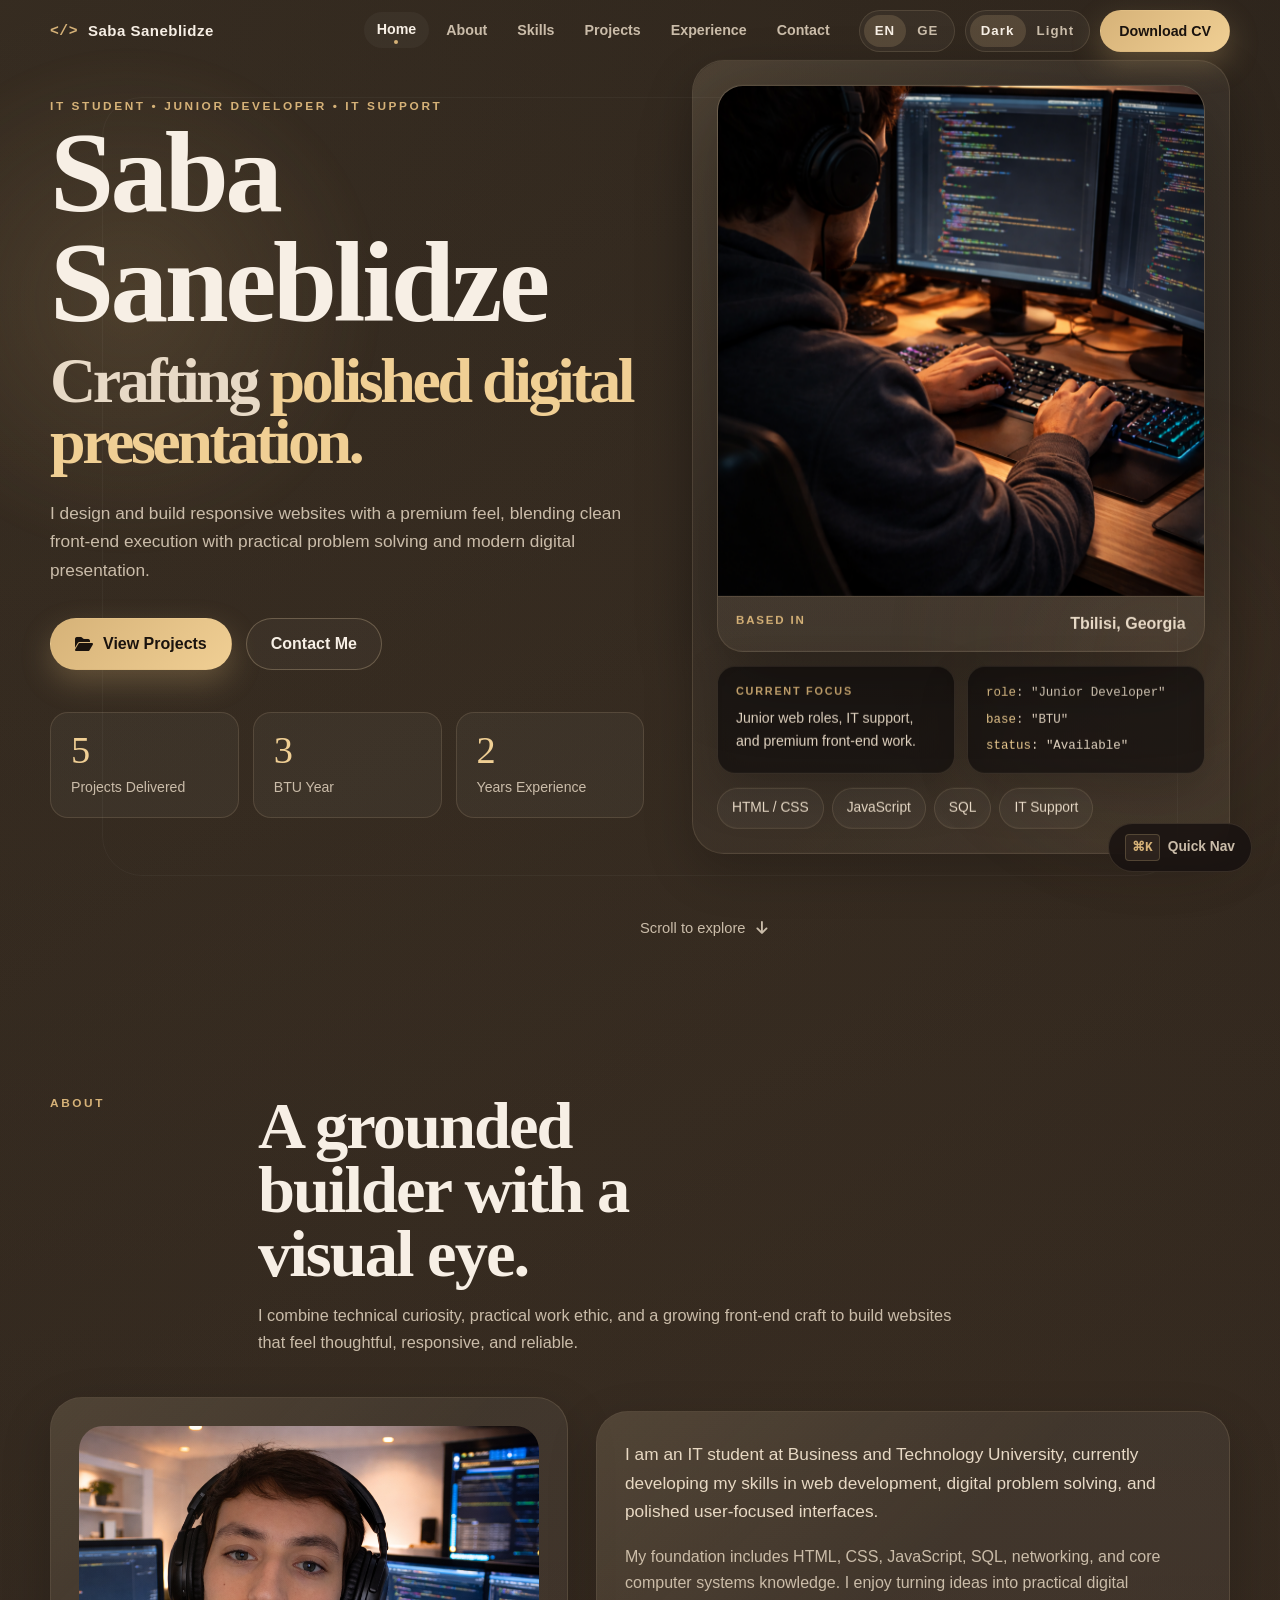
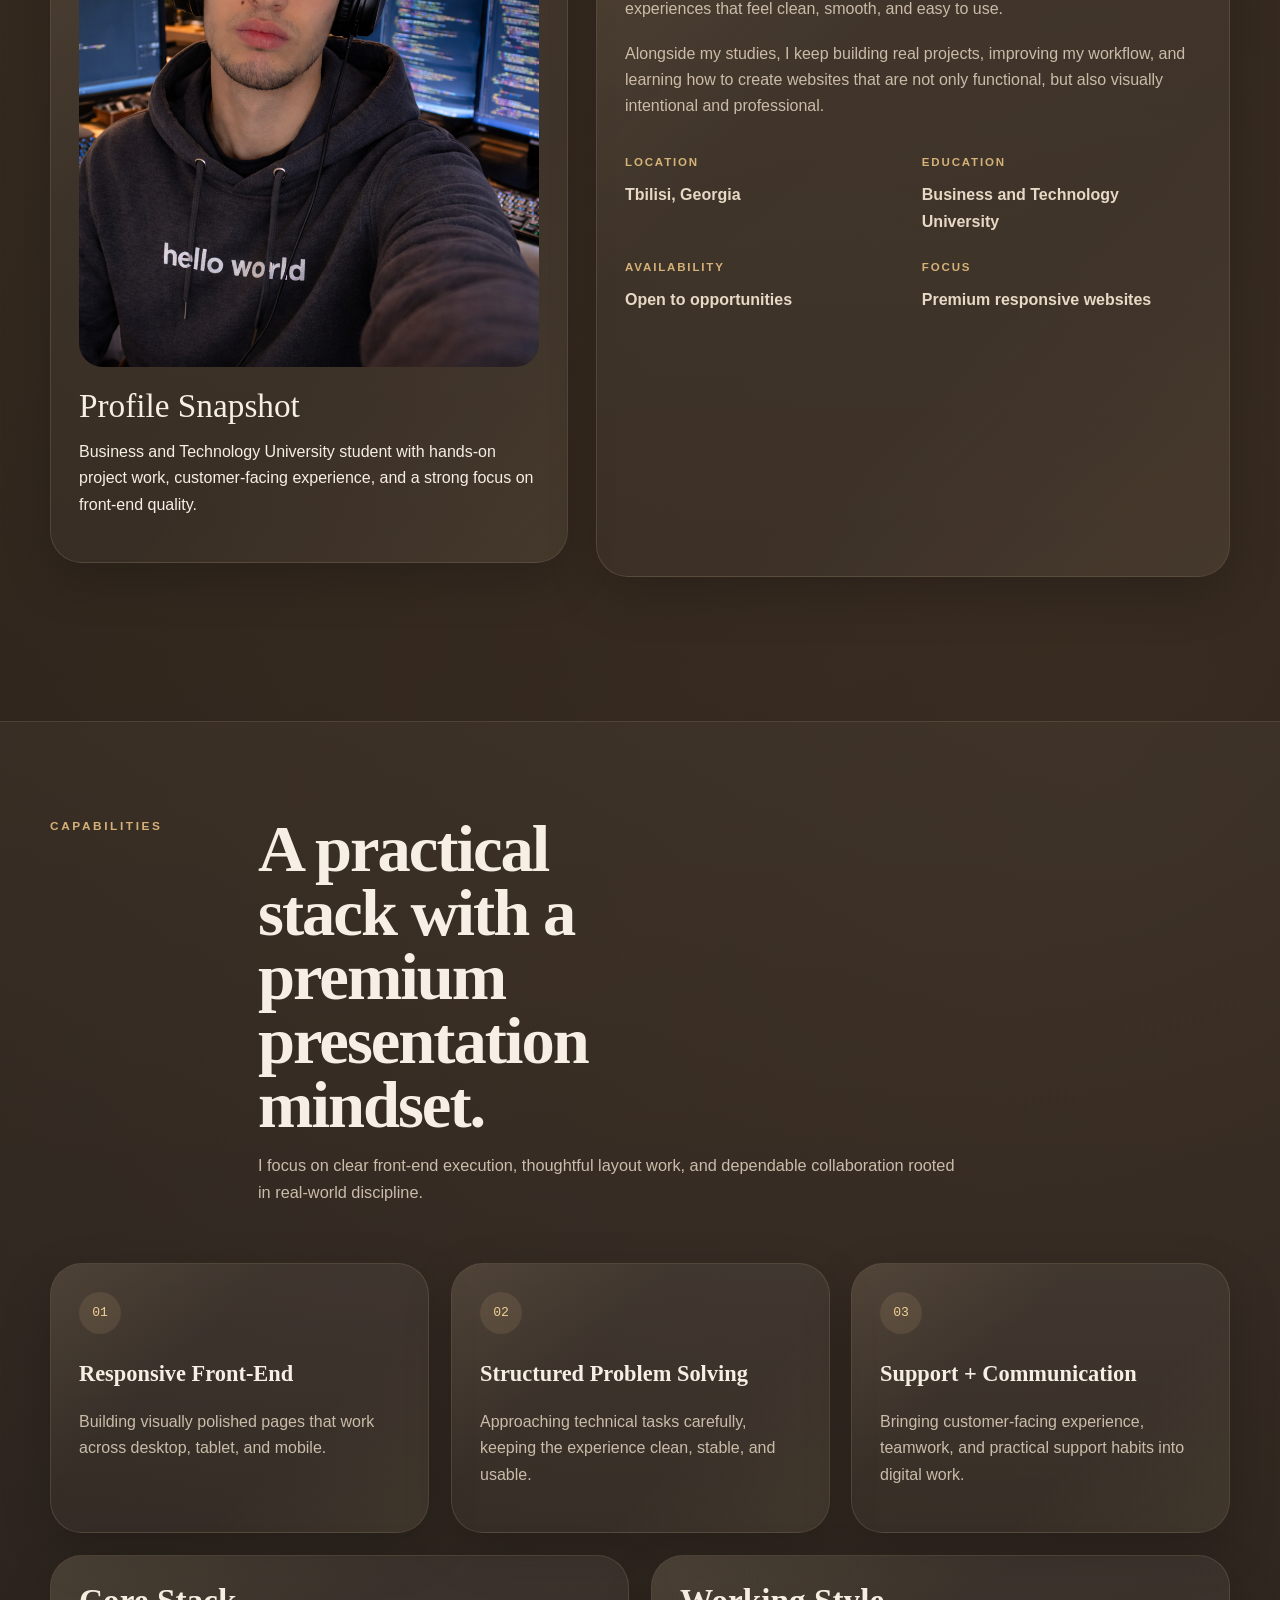
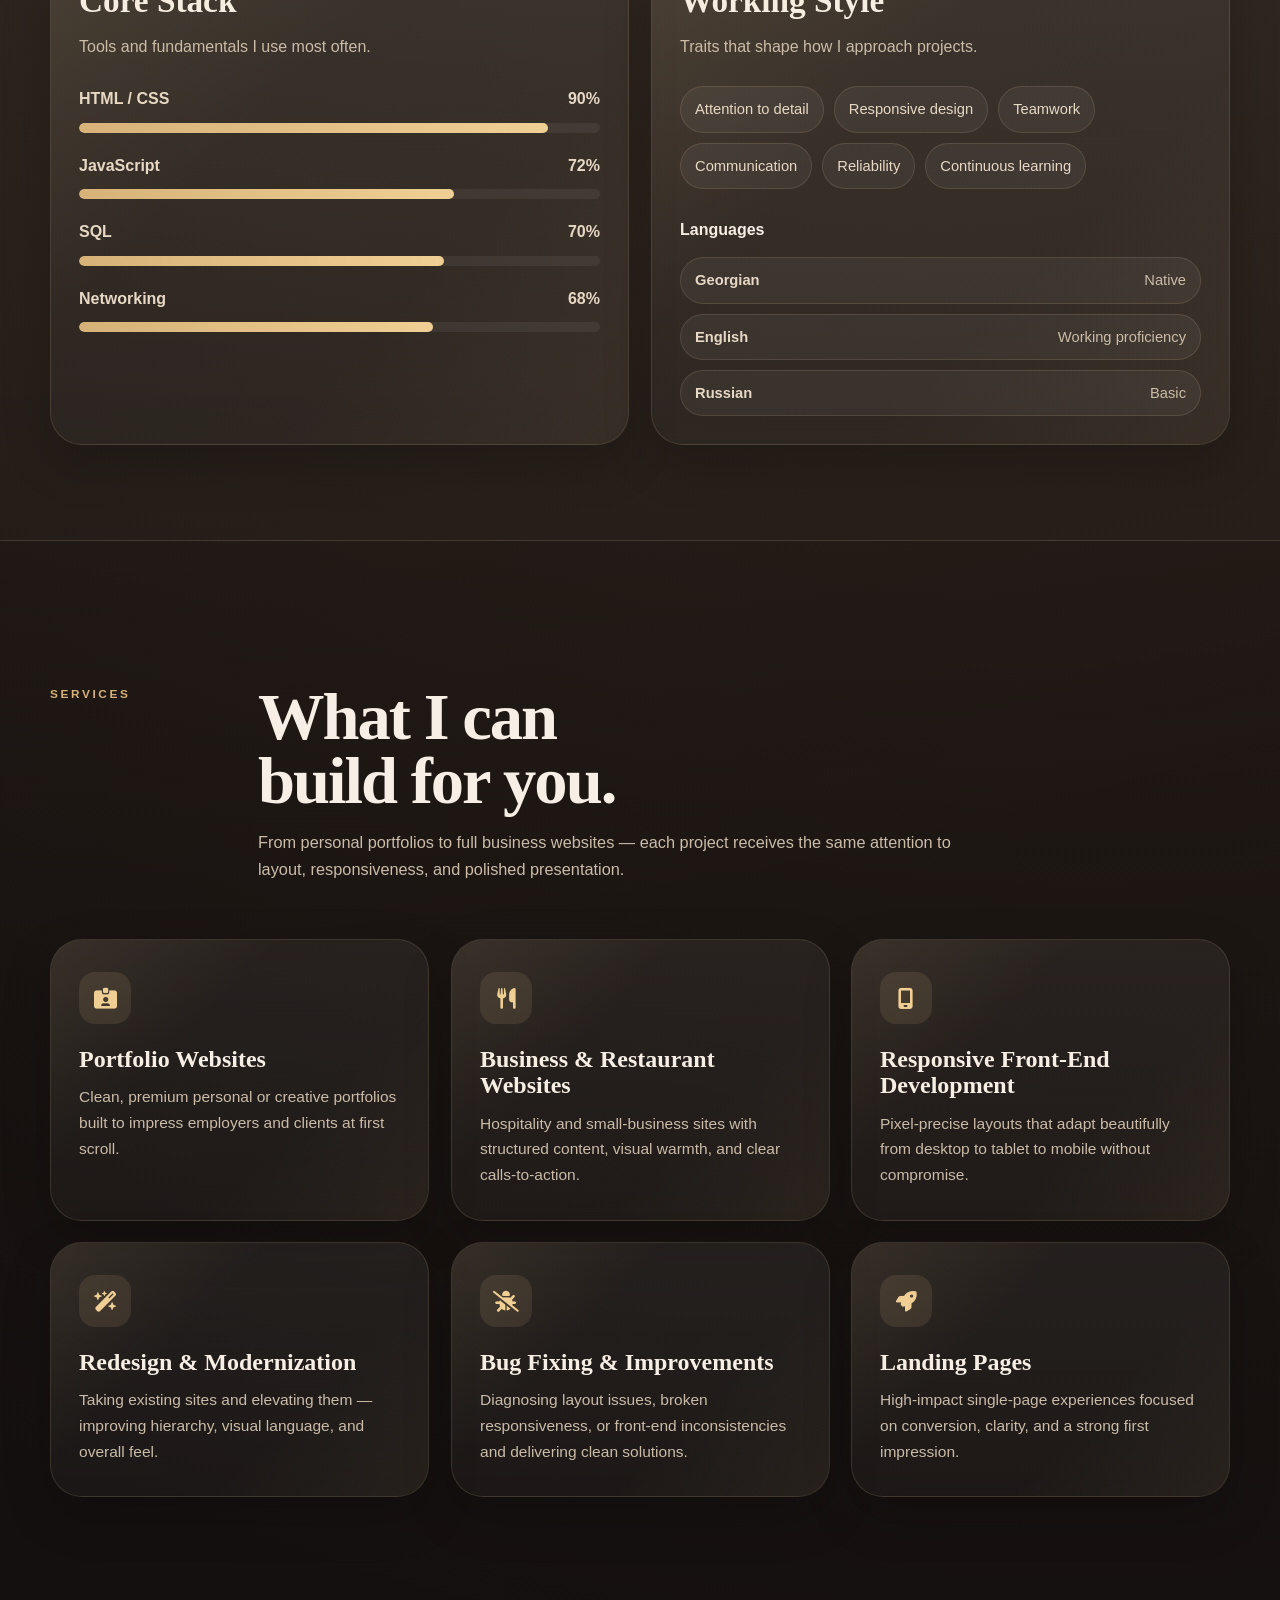
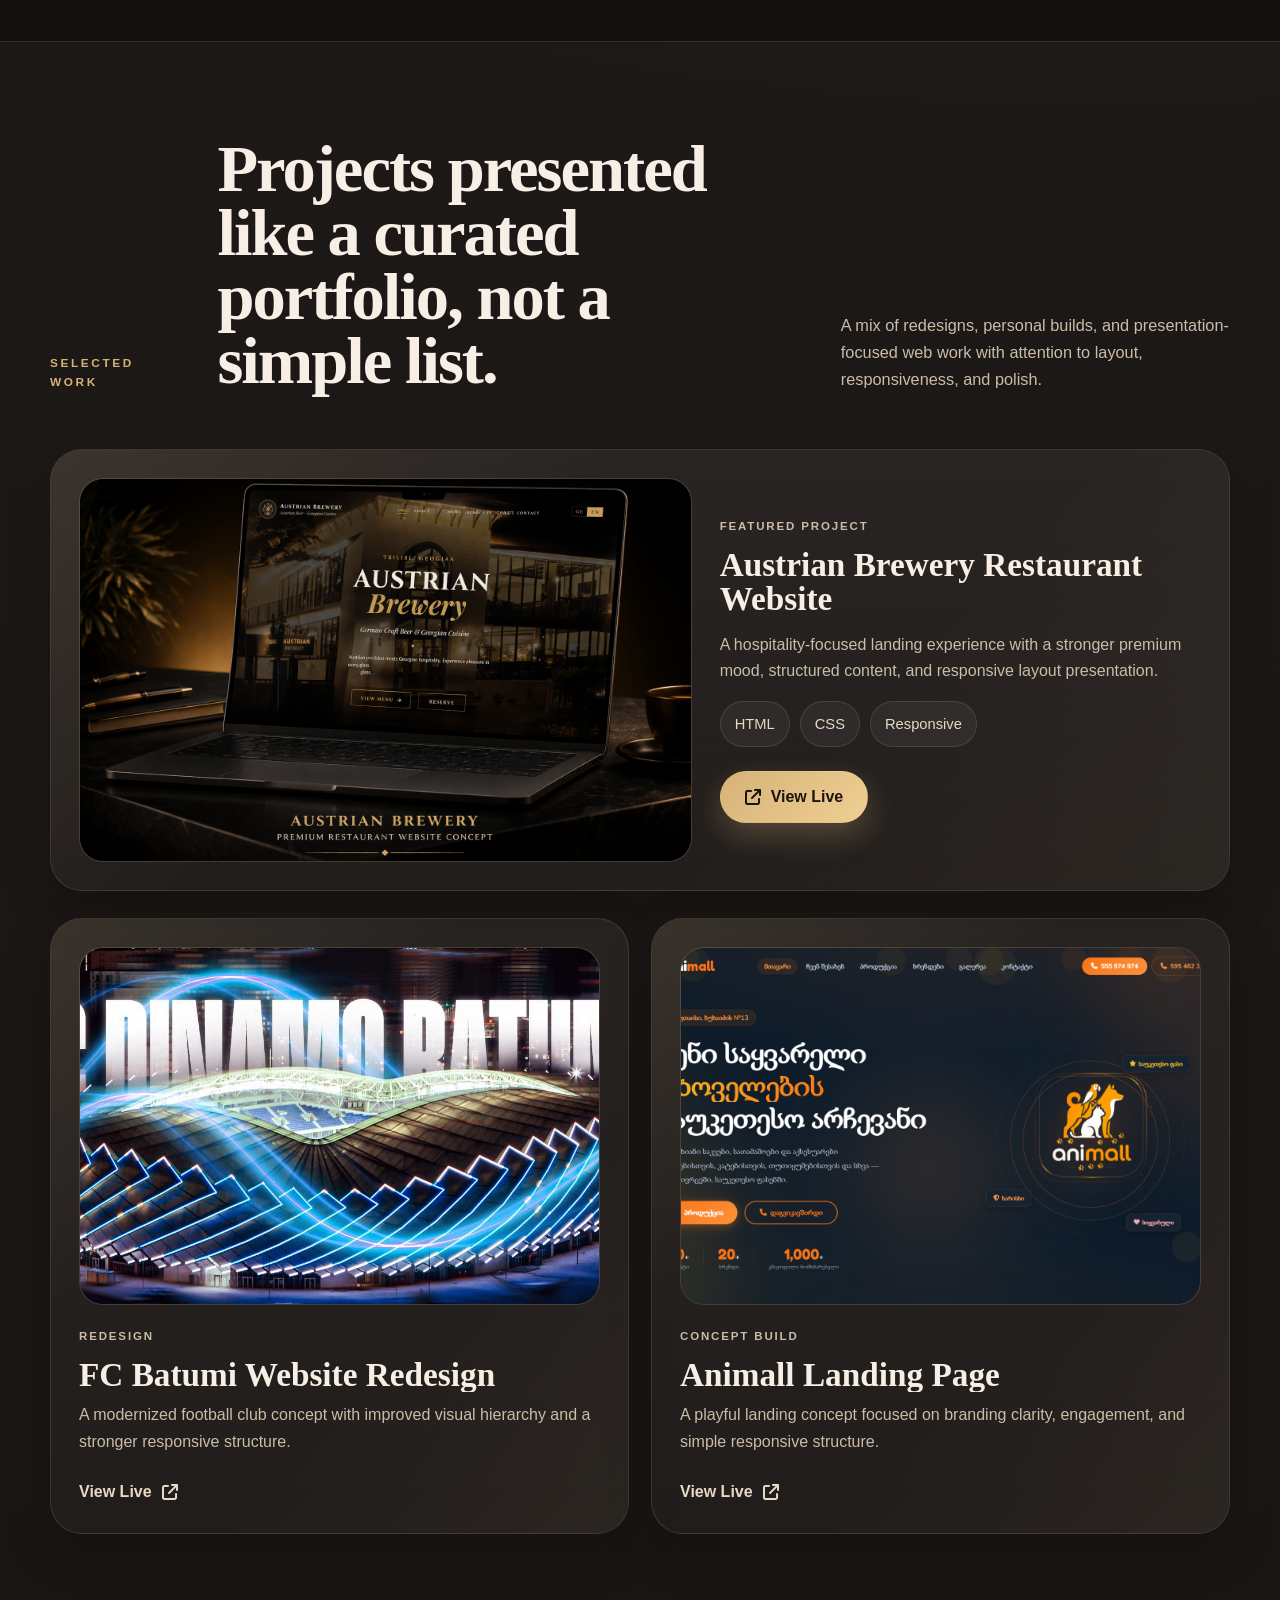
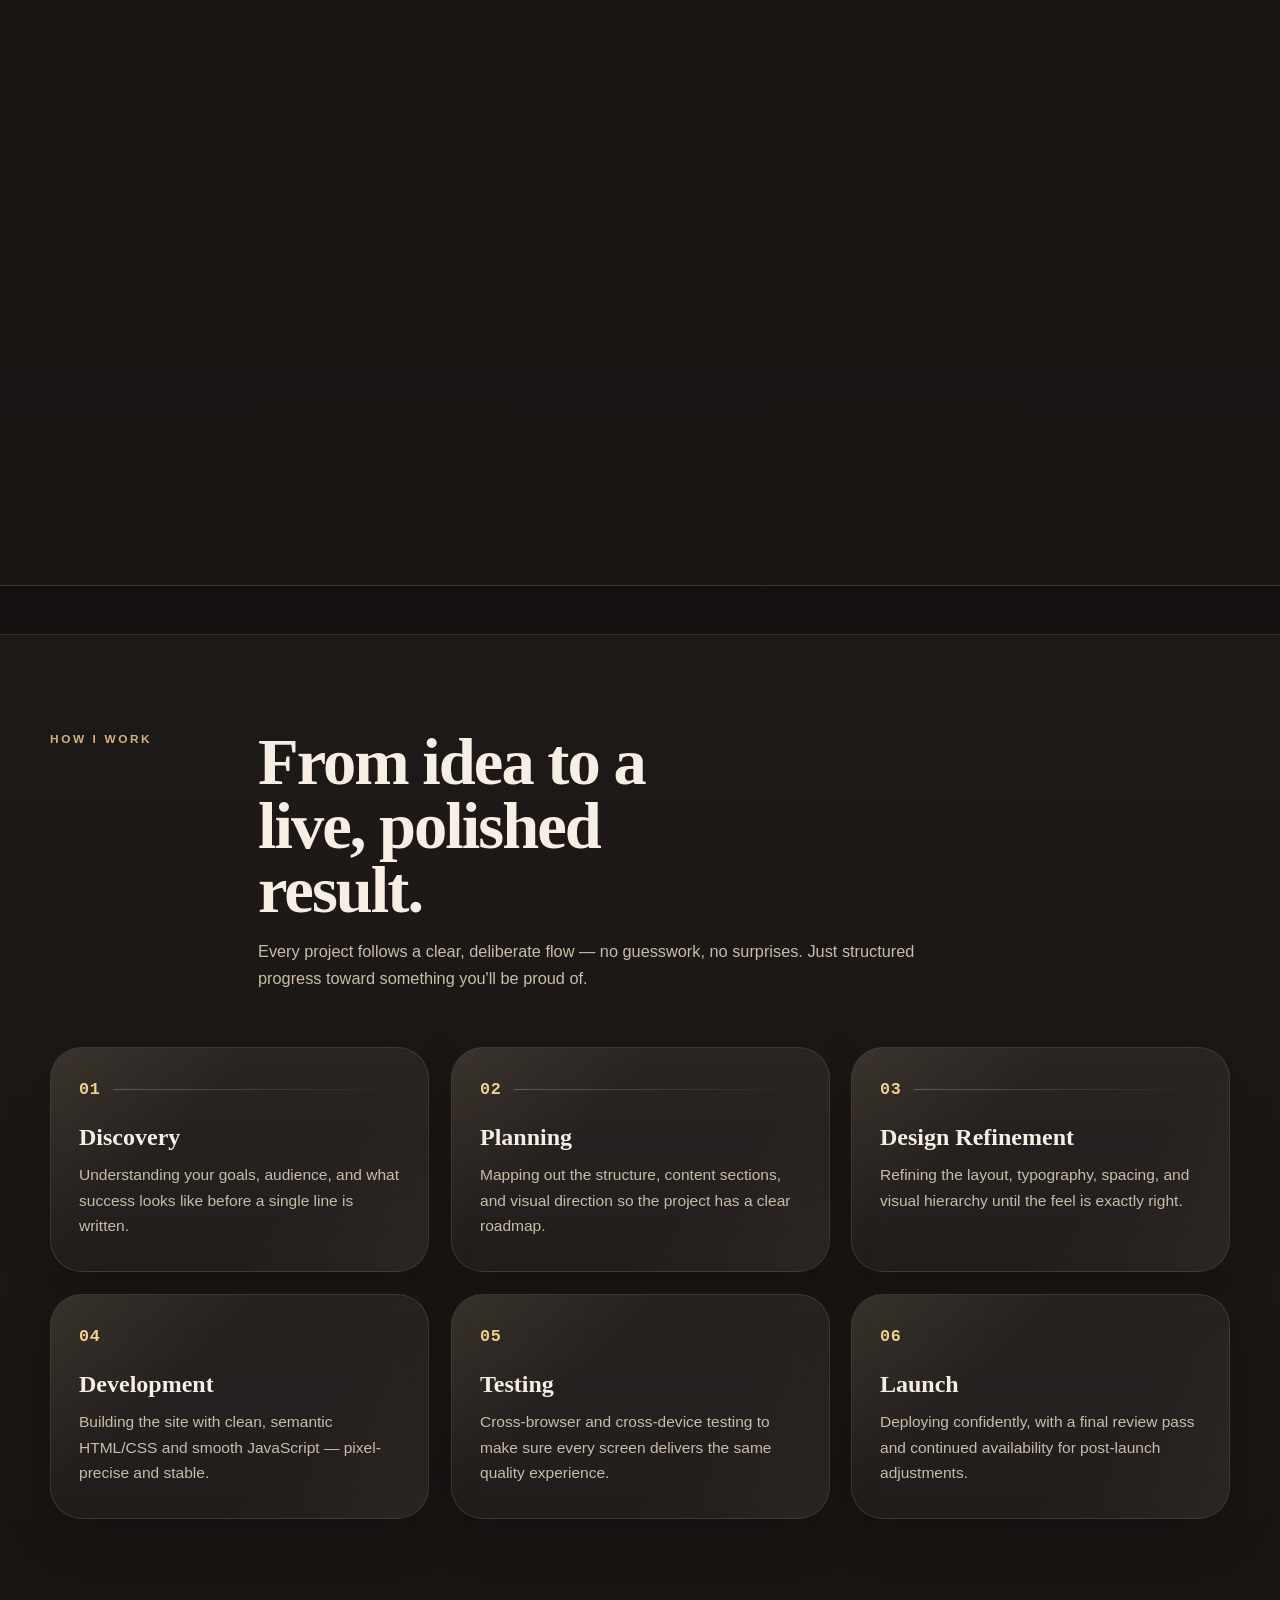
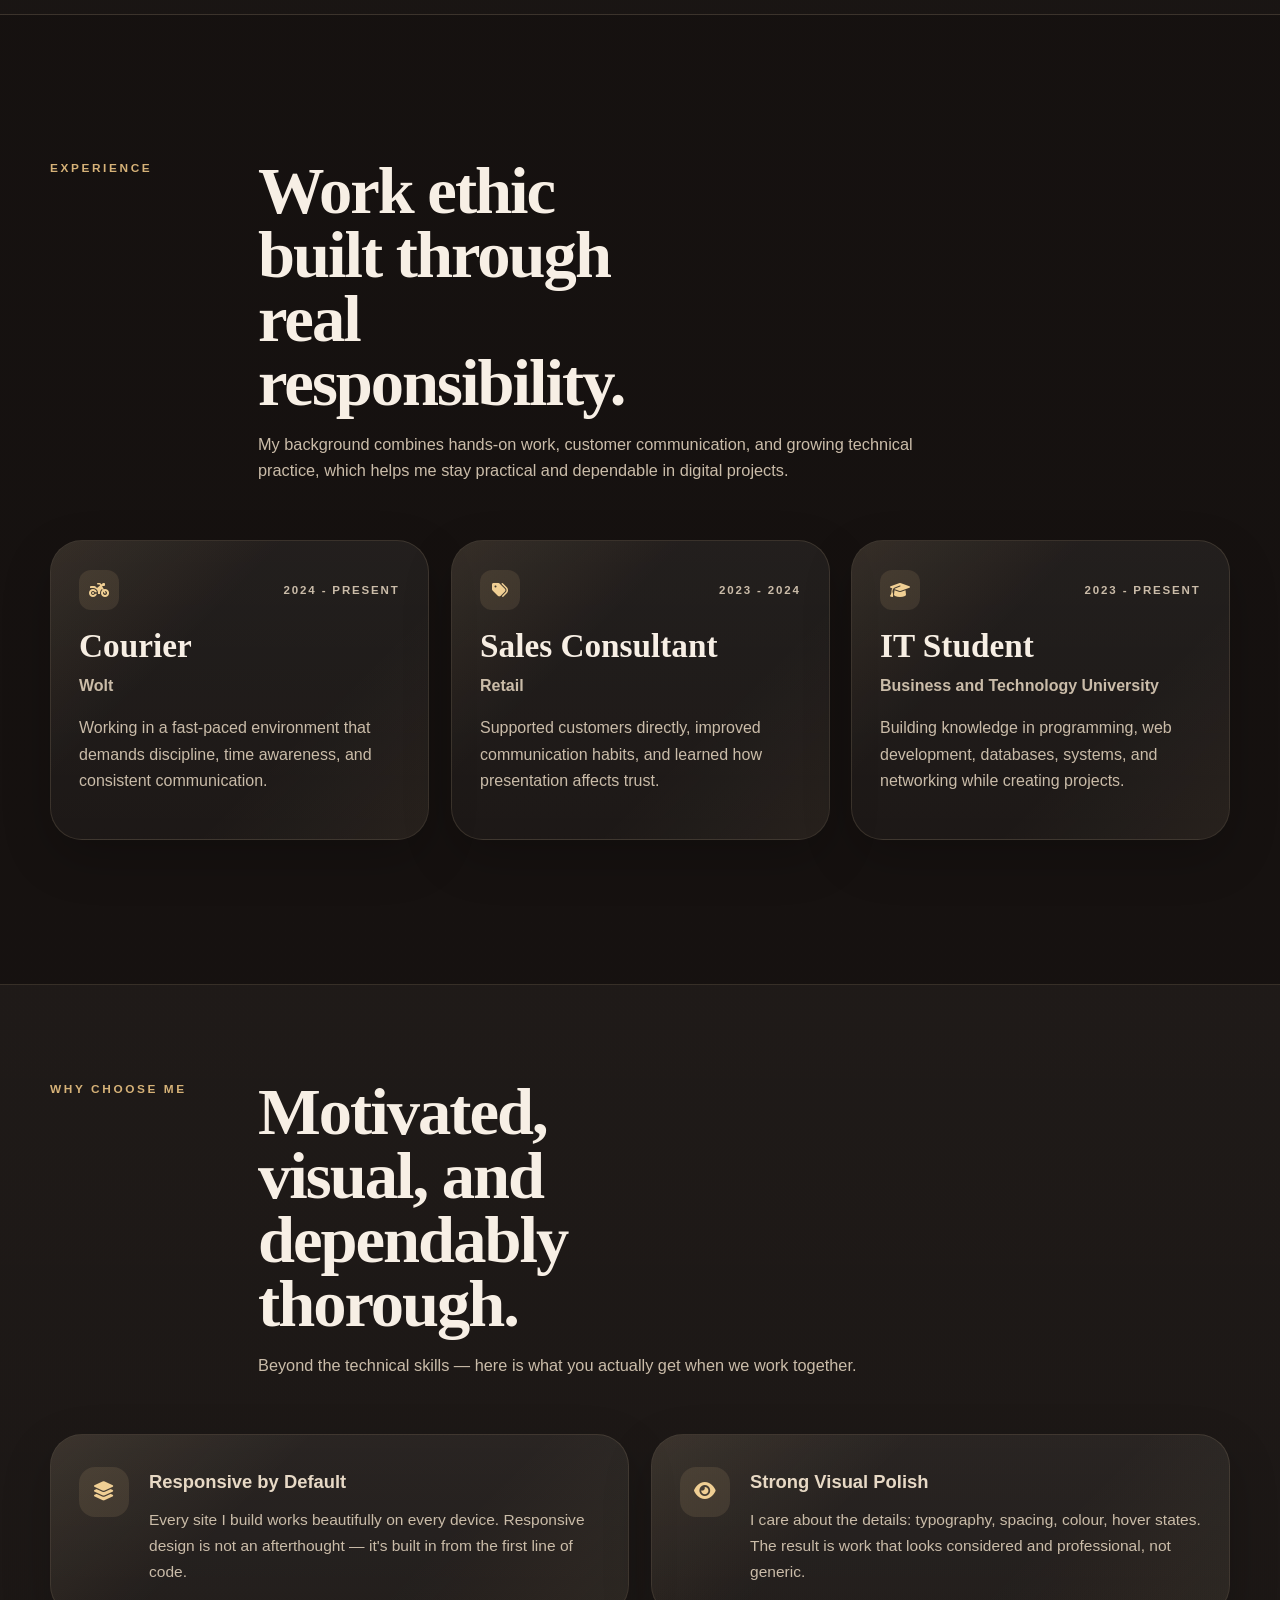
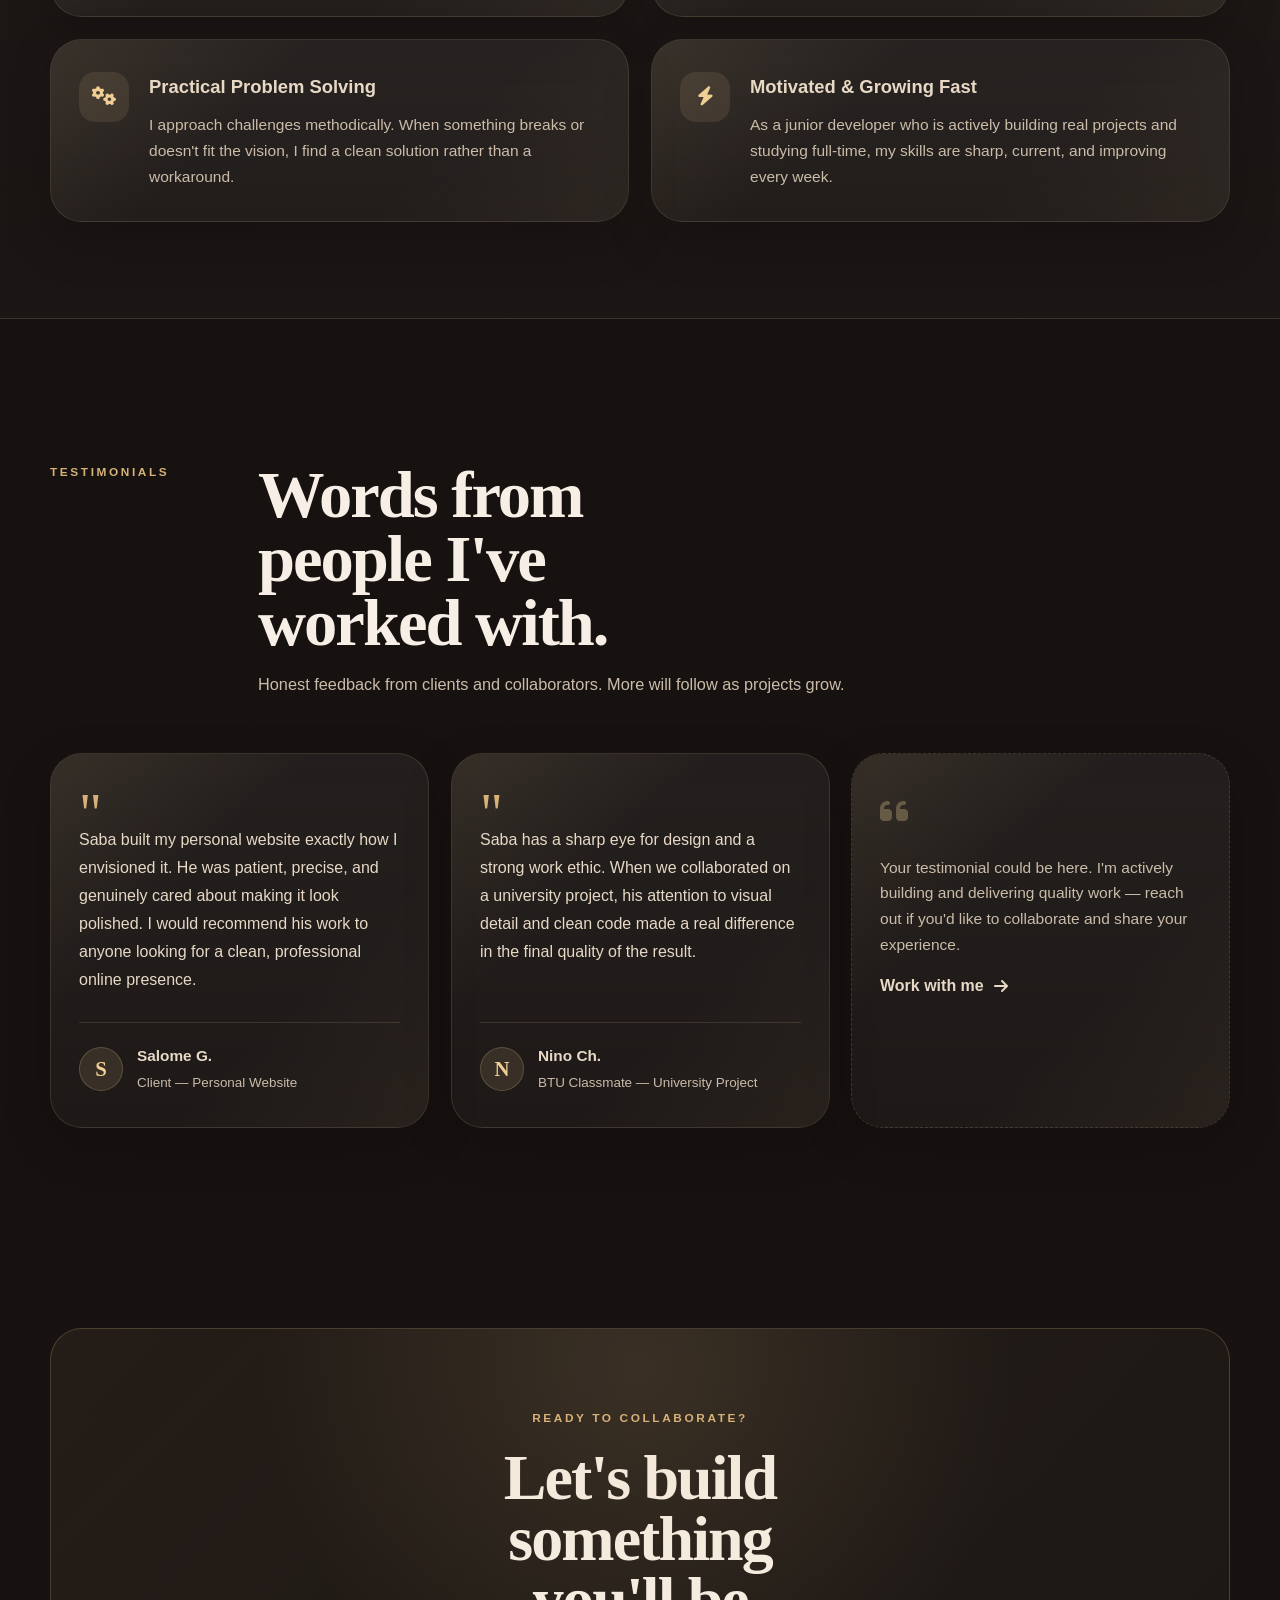
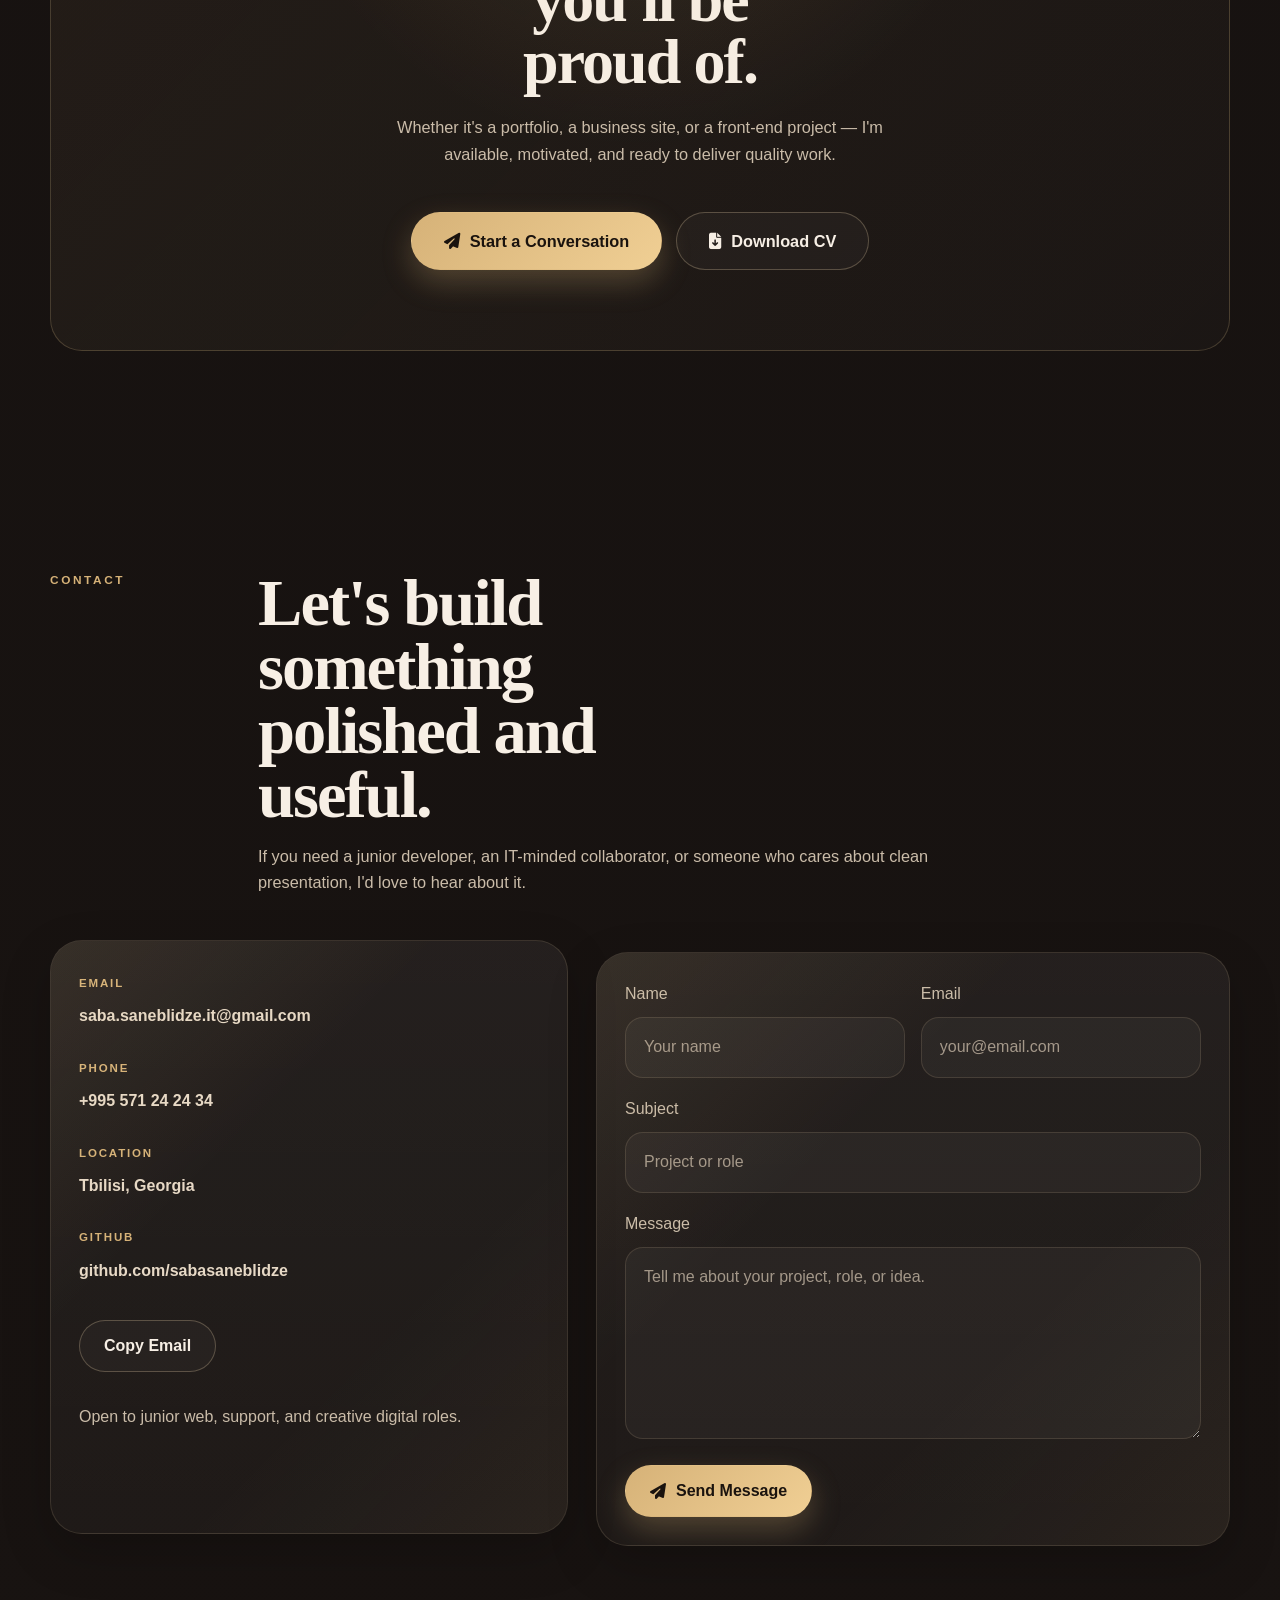
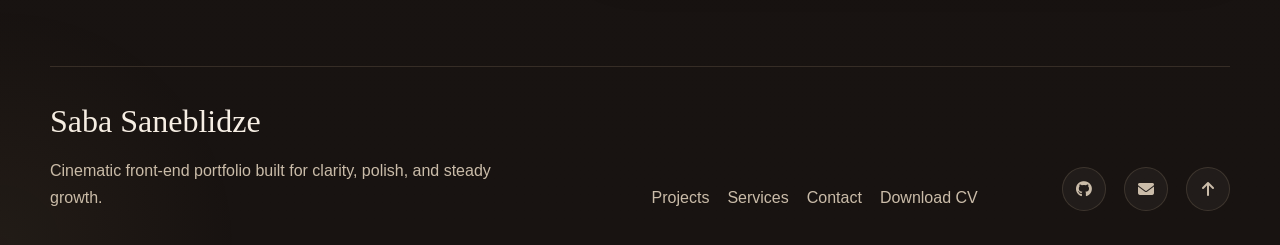
==== commit 7922d500: "index.html" ====
--- a/index.html
+++ b/index.html
@@ -6,11 +6,11 @@
   <meta name="viewport" content="width=device-width, initial-scale=1.0" />
   <title id="pageTitle">Saba Saneblidze | Cinematic Portfolio</title>
   <meta id="metaDescription" name="description"
-    content="Portfolio of Saba Saneblidze, an IT student and junior developer creating premium, responsive digital experiences." />
+    content="Portfolio of Saba Saneblidze, a frontend developer creating polished, responsive websites with strong visual presentation and clean implementation." />
   <meta property="og:type" content="website" />
   <meta property="og:title" id="ogTitle" content="Saba Saneblidze | Cinematic Portfolio" />
   <meta property="og:description" id="ogDescription"
-    content="Portfolio of Saba Saneblidze, an IT student and junior developer creating premium, responsive digital experiences." />
+    content="Portfolio of Saba Saneblidze, a frontend developer creating polished, responsive websites with strong visual presentation and clean implementation." />
   <meta property="og:locale" id="ogLocale" content="en_US" />
   <meta id="themeColorMeta" name="theme-color" content="#14100f" />
   <link rel="preconnect" href="https://fonts.googleapis.com" />
@@ -80,26 +80,26 @@
       <div class="container hero-layout">
         <!-- LEFT: Copy -->
         <div class="hero-copy" data-reveal="up">
-          <p class="section-kicker" data-i18n="hero.eyebrow">IT Student • Junior Developer • IT Support</p>
+          <p class="section-kicker" data-i18n="hero.eyebrow">Frontend Developer • Responsive Websites • UI-Focused Builds</p>
           <h1 class="hero-title">
             <span class="hero-title-main" data-i18n="hero.titleMain">Saba Saneblidze</span>
             <span class="hero-title-sub">
-              <span data-i18n="hero.titlePrefix">Crafting</span>
-              <span class="hero-rotating" id="heroRotatingText">cinematic web experiences.</span>
+              <span data-i18n="hero.titlePrefix">Building</span>
+              <span class="hero-rotating" id="heroRotatingText">modern websites with polished detail.</span>
             </span>
           </h1>
           <p class="hero-text" data-i18n="hero.description">
-            I design and build responsive websites with a premium feel, blending clean front-end execution with
-            practical problem solving and modern digital presentation.
+            I design and develop polished websites that combine clean front-end execution, thoughtful user experience,
+            and strong visual presentation across every screen.
           </p>
 
           <div class="hero-actions">
             <a href="#projects" class="button button-primary">
               <i class="fa-solid fa-folder-open"></i>
-              <span data-i18n="hero.ctaProjects">View Projects</span>
+              <span data-i18n="hero.ctaProjects">View Work</span>
             </a>
             <a href="#contact" class="button button-secondary">
-              <span data-i18n="hero.ctaContact">Contact Me</span>
+              <span data-i18n="hero.ctaContact">Start a Project</span>
             </a>
           </div>
 
@@ -110,11 +110,11 @@
             </li>
             <li>
               <span class="hero-stat-number" data-count="3">0</span>
-              <span class="hero-stat-label" data-i18n="hero.stats.study">BTU Year</span>
+              <span class="hero-stat-label" data-i18n="hero.stats.study">Years in Tech</span>
             </li>
             <li>
               <span class="hero-stat-number" data-count="2">0</span>
-              <span class="hero-stat-label" data-i18n="hero.stats.work">Years Experience</span>
+              <span class="hero-stat-label" data-i18n="hero.stats.work">Client-Facing Roles</span>
             </li>
           </ul>
         </div>
@@ -133,14 +133,14 @@
           <div class="hero-float-row">
             <div class="floating-card availability-card" data-reveal="up" style="--delay: 120ms;">
               <p class="floating-label" data-i18n="hero.cardLabel">Current Focus</p>
-              <p class="floating-value" data-i18n="hero.cardValue">Junior web roles, IT support, and premium
-                front-end work.</p>
+              <p class="floating-value" data-i18n="hero.cardValue">Responsive websites, landing pages, redesigns, and
+                polished front-end implementation.</p>
             </div>
             <div class="floating-card code-card" data-reveal="up" style="--delay: 220ms;">
-              <span class="code-line"><span class="code-key">role</span>: <span data-i18n="hero.codeRole">"Junior
-                  Developer"</span></span>
-              <span class="code-line"><span class="code-key">uni</span>: <span
-                  data-i18n="hero.codeUniversity">"BTU"</span></span>
+              <span class="code-line"><span class="code-key">role</span>: <span
+                  data-i18n="hero.codeRole">"Frontend Developer"</span></span>
+              <span class="code-line"><span class="code-key">base</span>: <span
+                  data-i18n="hero.codeUniversity">"Tbilisi, Georgia"</span></span>
               <span class="code-line"><span class="code-key">status</span>: <span
                   data-i18n="hero.codeStatus">"Available"</span></span>
             </div>
@@ -151,7 +151,7 @@
             <li>HTML / CSS</li>
             <li>JavaScript</li>
             <li>SQL</li>
-            <li data-i18n="hero.chipSupport">IT Support</li>
+            <li data-i18n="hero.chipSupport">Responsive UX</li>
           </ul>
         </div>
       </div>
@@ -168,10 +168,10 @@
         <div class="section-heading" data-reveal="up">
           <p class="section-kicker" data-i18n="about.kicker">About</p>
           <div>
-            <h2 class="section-title" data-i18n="about.title">A grounded builder with a visual eye.</h2>
+            <h2 class="section-title" data-i18n="about.title">Front-end work shaped by clarity, polish, and execution.</h2>
             <p class="section-intro" data-i18n="about.intro">
-              I combine technical curiosity, practical work ethic, and a growing front-end craft to build websites that
-              feel thoughtful, responsive, and reliable.
+              I build modern websites that balance strong visual presentation with clean implementation, responsive
+              structure, and an experience that feels considered from the first scroll.
             </p>
           </div>
         </div>
@@ -182,26 +182,26 @@
               <img src="photo.png" alt="Saba Saneblidze portrait" data-i18n-alt="about.photoAlt" />
             </div>
             <div class="about-summary">
-              <p class="about-summary-title" data-i18n="about.summaryTitle">Profile Snapshot</p>
+              <p class="about-summary-title" data-i18n="about.summaryTitle">Professional Summary</p>
               <p data-i18n="about.summaryText">
-                Business and Technology University student with hands-on project work, customer-facing experience, and
-                a strong focus on front-end quality.
+                Frontend developer focused on polished interfaces, responsive layouts, and digital presentation that
+                feels credible, modern, and ready for real use.
               </p>
             </div>
           </article>
 
           <article class="panel about-panel about-copy" data-reveal="right">
             <p class="about-lead" data-i18n="about.lead">
-              I am an IT student at Business and Technology University, currently developing my skills in web
-              development, digital problem solving, and polished user-focused interfaces.
+              My work is centered on building websites that look refined, feel smooth to use, and communicate clearly
+              across desktop, tablet, and mobile.
             </p>
             <p data-i18n="about.body1">
-              My foundation includes HTML, CSS, JavaScript, SQL, networking, and core computer systems knowledge. I
-              enjoy turning ideas into practical digital experiences that feel clean, smooth, and easy to use.
+              I work with HTML, CSS, JavaScript, SQL, and core technical fundamentals to turn ideas into structured,
+              responsive interfaces with strong hierarchy and visual consistency.
             </p>
             <p data-i18n="about.body2">
-              Alongside my studies, I keep building real projects, improving my workflow, and learning how to create
-              websites that are not only functional, but also visually intentional and professional.
+              Whether the goal is a portfolio, a business website, or a landing page, I focus on clean front-end
+              execution, clear usability, and details that make the final result feel professionally built.
             </p>
 
             <div class="about-meta">
@@ -215,11 +215,11 @@
               </div>
               <div>
                 <span class="meta-label" data-i18n="about.meta.availability">Availability</span>
-                <strong data-i18n="about.availabilityValue">Open to opportunities</strong>
+                <strong data-i18n="about.availabilityValue">Available for freelance and contract work</strong>
               </div>
               <div>
                 <span class="meta-label" data-i18n="about.meta.focus">Focus</span>
-                <strong data-i18n="about.focusValue">Premium responsive websites</strong>
+                <strong data-i18n="about.focusValue">Responsive websites and polished interfaces</strong>
               </div>
             </div>
           </article>
@@ -233,11 +233,11 @@
         <div class="section-heading" data-reveal="up">
           <p class="section-kicker" data-i18n="skills.kicker">Capabilities</p>
           <div>
-            <h2 class="section-title" data-i18n="skills.title">A practical stack with a premium presentation mindset.
+            <h2 class="section-title" data-i18n="skills.title">A front-end skill set built around responsive quality and visual precision.
             </h2>
             <p class="section-intro" data-i18n="skills.intro">
-              I focus on clear front-end execution, thoughtful layout work, and dependable collaboration rooted in
-              real-world discipline.
+              I focus on clean implementation, interface clarity, and dependable execution so the final product feels
+              polished, stable, and client-ready.
             </p>
           </div>
         </div>
@@ -259,9 +259,9 @@
 
           <article class="panel service-panel" data-reveal="up" style="--delay: 220ms;">
             <span class="service-index">03</span>
-            <h3 data-i18n="skills.service3.title">Support + Communication</h3>
-            <p data-i18n="skills.service3.body">Bringing customer-facing experience, teamwork, and practical support
-              habits into digital work.</p>
+            <h3 data-i18n="skills.service3.title">Clear Delivery &amp; Communication</h3>
+            <p data-i18n="skills.service3.body">Bringing consistency, responsiveness, and practical collaboration
+              into every stage of the work.</p>
           </article>
 
           <article class="panel stack-panel" data-reveal="left">
@@ -324,10 +324,10 @@
         <div class="section-heading" data-reveal="up">
           <p class="section-kicker" data-i18n="services.kicker">Services</p>
           <div>
-            <h2 class="section-title" data-i18n="services.title">What I can build for you.</h2>
+            <h2 class="section-title" data-i18n="services.title">Websites built to look sharp and work clearly.</h2>
             <p class="section-intro" data-i18n="services.intro">
-              From personal portfolios to full business websites — each project receives the same attention to layout,
-              responsiveness, and polished presentation.
+              From portfolio websites to business pages and landing experiences, each build is shaped around strong
+              presentation, responsive structure, and clean front-end detail.
             </p>
           </div>
         </div>
@@ -384,13 +384,13 @@
         <div class="section-heading projects-intro" data-reveal="up">
           <p class="section-kicker" data-i18n="projects.kicker">Selected Work</p>
           <div class="projects-intro-main">
-            <h2 class="section-title" data-i18n="projects.title">Projects presented like a curated portfolio, not a
-              simple list.</h2>
+            <h2 class="section-title" data-i18n="projects.title">Curated work focused on presentation, usability, and
+              front-end quality.</h2>
           </div>
           <div class="projects-intro-side">
             <p class="section-intro" data-i18n="projects.intro">
-              A mix of redesigns, personal builds, and presentation-focused web work with attention to layout,
-              responsiveness, and polish.
+              A selection of builds and redesigns shaped around responsive structure, stronger hierarchy, and digital
+              presentation that feels intentional and refined.
             </p>
           </div>
         </div>
@@ -400,11 +400,11 @@
             <img src="aus.png" alt="Austrian Brewery website preview" data-i18n-alt="projects.featured.alt" />
           </div>
           <div class="featured-copy">
-            <p class="project-label" data-i18n="projects.featured.label">Featured Project</p>
+            <p class="project-label" data-i18n="projects.featured.label">Featured Build</p>
             <h3 data-i18n="projects.featured.title">Austrian Brewery Restaurant Website</h3>
             <p data-i18n="projects.featured.body">
-              A hospitality-focused landing experience with a stronger premium mood, structured content, and
-              responsive layout presentation.
+              A restaurant website designed to feel premium and editorial, with stronger hierarchy, appetite-driven
+              visuals, and a responsive layout that stays refined across devices.
             </p>
             <ul class="project-tags">
               <li>HTML</li>
@@ -495,12 +495,12 @@
     <section class="section process-section section-toned" id="process">
       <div class="container">
         <div class="section-heading" data-reveal="up">
-          <p class="section-kicker" data-i18n="process.kicker">How I Work</p>
+          <p class="section-kicker" data-i18n="process.kicker">Process</p>
           <div>
-            <h2 class="section-title" data-i18n="process.title">From idea to a live, polished result.</h2>
+            <h2 class="section-title" data-i18n="process.title">A clear build process from direction to launch.</h2>
             <p class="section-intro" data-i18n="process.intro">
-              Every project follows a clear, deliberate flow — no guesswork, no surprises. Just structured progress
-              toward something you'll be proud of.
+              Every project moves through a structured flow focused on clarity, quality, and a final result that feels
+              resolved rather than rushed.
             </p>
           </div>
         </div>
@@ -570,12 +570,12 @@
     <section class="section experience-section" id="experience">
       <div class="container">
         <div class="section-heading" data-reveal="up">
-          <p class="section-kicker" data-i18n="experience.kicker">Experience</p>
+          <p class="section-kicker" data-i18n="experience.kicker">Background</p>
           <div>
-            <h2 class="section-title" data-i18n="experience.title">Work ethic built through real responsibility.</h2>
+            <h2 class="section-title" data-i18n="experience.title">A work style shaped by execution, communication, and consistency.</h2>
             <p class="section-intro" data-i18n="experience.intro">
-              My background combines hands-on work, customer communication, and growing technical practice, which helps
-              me stay practical and dependable in digital projects.
+              My background combines fast-paced responsibility, customer-facing communication, and technical
+              foundation, which translates into practical, dependable digital work.
             </p>
           </div>
         </div>
@@ -611,11 +611,11 @@
               <div class="experience-icon"><i class="fa-solid fa-graduation-cap"></i></div>
               <p class="experience-date" data-i18n="experience.item3.date">2023 - Present</p>
             </div>
-            <h3 data-i18n="experience.item3.title">IT Student</h3>
+            <h3 data-i18n="experience.item3.title">Technical Foundation</h3>
             <p class="experience-company" data-i18n="experience.item3.company">Business and Technology University</p>
             <p data-i18n="experience.item3.body">
-              Building knowledge in programming, web development, databases, systems, and networking while creating
-              projects.
+              Built a strong base in programming, web development, systems, databases, and networking through formal
+              training and project work.
             </p>
           </article>
         </div>
@@ -626,11 +626,12 @@
     <section class="section why-section section-toned" id="why-me">
       <div class="container">
         <div class="section-heading" data-reveal="up">
-          <p class="section-kicker" data-i18n="whyMe.kicker">Why Choose Me</p>
+          <p class="section-kicker" data-i18n="whyMe.kicker">What I Bring</p>
           <div>
-            <h2 class="section-title" data-i18n="whyMe.title">Motivated, visual, and dependably thorough.</h2>
+            <h2 class="section-title" data-i18n="whyMe.title">Design sensitivity backed by reliable front-end execution.</h2>
             <p class="section-intro" data-i18n="whyMe.intro">
-              Beyond the technical skills — here is what you actually get when we work together.
+              The value is not only in writing code. It is in making the final product feel clear, polished, and
+              trustworthy from the first interaction.
             </p>
           </div>
         </div>
@@ -666,9 +667,9 @@
           <article class="panel why-card" data-reveal="up" style="--delay: 150ms;">
             <div class="why-icon"><i class="fa-solid fa-bolt"></i></div>
             <div class="why-body">
-              <h3 data-i18n="whyMe.item4.title">Motivated &amp; Growing Fast</h3>
-              <p data-i18n="whyMe.item4.body">As a junior developer who is actively building real projects and
-                studying full-time, my skills are sharp, current, and improving every week.</p>
+              <h3 data-i18n="whyMe.item4.title">Professional Communication</h3>
+              <p data-i18n="whyMe.item4.body">Clear communication, dependable follow-through, and attention to detail
+                help keep the work aligned from start to finish.</p>
             </div>
           </article>
         </div>
@@ -679,11 +680,11 @@
     <section class="section testimonials-section" id="testimonials">
       <div class="container">
         <div class="section-heading" data-reveal="up">
-          <p class="section-kicker" data-i18n="testimonials.kicker">Testimonials</p>
+          <p class="section-kicker" data-i18n="testimonials.kicker">Feedback</p>
           <div>
-            <h2 class="section-title" data-i18n="testimonials.title">Words from people I've worked with.</h2>
+            <h2 class="section-title" data-i18n="testimonials.title">What people say about the work.</h2>
             <p class="section-intro" data-i18n="testimonials.intro">
-              Honest feedback from clients and collaborators. More will follow as projects grow.
+              Selected feedback from people who have seen the process and the final result up close.
             </p>
           </div>
         </div>
@@ -706,14 +707,14 @@
 
           <article class="panel testimonial-card" data-reveal="up" style="--delay: 120ms;">
             <p class="testimonial-quote" data-i18n="testimonials.item2.quote">
-              Saba has a sharp eye for design and a strong work ethic. When we collaborated on a university project,
-              his attention to visual detail and clean code made a real difference in the final quality of the result.
+              Saba has a sharp eye for presentation and a strong sense of structure. In a collaborative project, his
+              attention to layout detail and clean front-end work noticeably raised the quality of the final result.
             </p>
             <div class="testimonial-author">
               <div class="testimonial-avatar">N</div>
               <div>
                 <p class="testimonial-name" data-i18n="testimonials.item2.name">Nino Ch.</p>
-                <p class="testimonial-role" data-i18n="testimonials.item2.role">BTU Classmate — University Project</p>
+                <p class="testimonial-role" data-i18n="testimonials.item2.role">Project Collaborator</p>
               </div>
             </div>
           </article>
@@ -721,10 +722,10 @@
           <article class="panel testimonial-card testimonial-placeholder" data-reveal="up" style="--delay: 240ms;">
             <div class="testimonial-placeholder-inner">
               <div class="testimonial-placeholder-icon"><i class="fa-solid fa-quote-left"></i></div>
-              <p data-i18n="testimonials.placeholder">Your testimonial could be here. I'm actively building and
-                delivering quality work — reach out if you'd like to collaborate and share your experience.</p>
+              <p data-i18n="testimonials.placeholder">Additional client and collaborator feedback will appear here as
+                new projects are completed and delivered.</p>
               <a href="#contact" class="text-link" style="margin-top: 16px;">
-                <span data-i18n="testimonials.placeholderCta">Work with me</span>
+                <span data-i18n="testimonials.placeholderCta">Start a project</span>
                 <i class="fa-solid fa-arrow-right"></i>
               </a>
             </div>
@@ -738,16 +739,16 @@
       <div class="container">
         <div class="cta-inner" data-reveal="up">
           <div class="cta-orb" aria-hidden="true"></div>
-          <p class="cta-kicker" data-i18n="cta.kicker">Ready to collaborate?</p>
-          <h2 class="cta-title" data-i18n="cta.title">Let's build something you'll be proud of.</h2>
+          <p class="cta-kicker" data-i18n="cta.kicker">Ready to build something stronger?</p>
+          <h2 class="cta-title" data-i18n="cta.title">Let’s create a website that feels polished from the first scroll.</h2>
           <p class="cta-body" data-i18n="cta.body">
-            Whether it's a portfolio, a business site, or a front-end project — I'm available, motivated, and ready
-            to deliver quality work.
+            If you need a modern portfolio, business website, landing page, or front-end refinement, I’m available to
+            help shape a cleaner and more credible digital presence.
           </p>
           <div class="cta-actions">
             <a href="#contact" class="button button-primary button-large">
               <i class="fa-solid fa-paper-plane"></i>
-              <span data-i18n="cta.ctaBtn">Start a Conversation</span>
+              <span data-i18n="cta.ctaBtn">Discuss Your Project</span>
             </a>
             <a href="CV.pdf" download class="button button-secondary button-large">
               <i class="fa-solid fa-file-arrow-down"></i>
@@ -764,10 +765,10 @@
         <div class="section-heading" data-reveal="up">
           <p class="section-kicker" data-i18n="contact.kicker">Contact</p>
           <div>
-            <h2 class="section-title" data-i18n="contact.title">Let's build something polished and useful.</h2>
+            <h2 class="section-title" data-i18n="contact.title">Let’s build something clear, polished, and useful.</h2>
             <p class="section-intro" data-i18n="contact.intro">
-              If you need a junior developer, an IT-minded collaborator, or someone who cares about clean
-              presentation, I'd love to hear about it.
+              If you need a responsive website, a stronger visual presentation, or front-end refinement for an
+              existing project, I’d be glad to hear what you’re building.
             </p>
           </div>
         </div>
@@ -797,8 +798,8 @@
             <div class="contact-tools">
               <button type="button" class="button button-secondary" id="copyEmailBtn" data-i18n="contact.copyEmail">Copy
                 Email</button>
-              <p class="contact-note" id="copyEmailFeedback" data-i18n="contact.note">Open to junior web, support,
-                and creative digital roles.</p>
+              <p class="contact-note" id="copyEmailFeedback" data-i18n="contact.note">Available for freelance
+                projects, redesign work, and front-end collaborations.</p>
             </div>
           </article>
 
--- a/style.css
+++ b/style.css
@@ -1,1481 +1,2218 @@
-/* =========================================================
-   ROOT & VARIABLES
-========================================================= */
+/* ═══════════════════════════ DESIGN TOKENS ═══════════════════════════ */
 :root {
-  --primary: #0ea5e9;
-  --primary-dark: #0284c7;
-  --primary-light: #38bdf8;
-  --accent: #06b6d4;
-  --accent2: #0f172a;
-  --bg: #050d1a;
-  --bg2: #071424;
-  --bg3: #0a1f35;
-  --surface: #0d2137;
-  --surface2: #112840;
-  --border: rgba(14, 165, 233, 0.15);
-  --border-strong: rgba(14, 165, 233, 0.3);
-  --text: #e2e8f0;
-  --text-muted: #94a3b8;
-  --text-dim: #64748b;
-  --white: #ffffff;
-  --green: #22d3ee;
-  --red: #f43f5e;
-  --yellow: #fbbf24;
-  --gradient: linear-gradient(135deg, var(--primary), var(--accent));
-  --gradient-dark: linear-gradient(135deg, #0ea5e9 0%, #06b6d4 50%, #0f766e 100%);
-  --glow: 0 0 30px rgba(14, 165, 233, 0.3);
-  --glow-strong: 0 0 60px rgba(14, 165, 233, 0.4);
-  --shadow: 0 25px 50px rgba(0, 0, 0, 0.5);
-  --radius: 16px;
-  --radius-sm: 8px;
-  --transition: all 0.3s cubic-bezier(0.4, 0, 0.2, 1);
-  --font-display: 'Syne', sans-serif;
-  --font-mono: 'DM Mono', monospace;
-}
-
-/* =========================================================
-   RESET & BASE
-========================================================= */
-*, *::before, *::after { margin: 0; padding: 0; box-sizing: border-box; }
-
-html { scroll-behavior: smooth; font-size: 16px; }
+  --bg: #14100f;
+  --bg-soft: #1b1614;
+  --bg-elevated: rgba(35, 28, 25, 0.9);
+  --surface: rgba(30, 24, 22, 0.9);
+  --surface-strong: rgba(38, 30, 27, 0.96);
+  --surface-light: rgba(255, 249, 240, 0.08);
+  --line: rgba(230, 206, 166, 0.14);
+  --line-strong: rgba(230, 206, 166, 0.28);
+  --text: #f7efe5;
+  --muted: #cabca9;
+  --muted-strong: #e7d9c6;
+  --accent: #d6b278;
+  --accent-strong: #f0cf94;
+  --body-radial-a: rgba(214, 178, 120, 0.16);
+  --body-radial-b: rgba(122, 91, 64, 0.24);
+  --body-grad-top: #171210;
+  --body-grad-mid: #14100f;
+  --body-grad-bottom: #181311;
+  --grid-line: rgba(255, 255, 255, 0.02);
+  --section-tone: linear-gradient(180deg, rgba(255, 248, 234, 0.04), rgba(255, 248, 234, 0.02));
+  --panel-bg: linear-gradient(180deg, rgba(255, 252, 247, 0.06), rgba(255, 252, 247, 0.03));
+  --panel-highlight: linear-gradient(135deg, rgba(240, 207, 148, 0.09), transparent 35%, transparent 65%, rgba(240, 207, 148, 0.05));
+  --soft-bg: rgba(255, 249, 240, 0.04);
+  --soft-bg-strong: rgba(255, 249, 240, 0.06);
+  --header-glass: rgba(22, 17, 15, 0.82);
+  --header-rest: rgba(18, 14, 13, 0.18);
+  --floating-bg: rgba(19, 15, 14, 0.78);
+  --button-secondary-bg: rgba(255, 249, 240, 0.03);
+  --button-secondary-hover: rgba(255, 249, 240, 0.06);
+  --shadow: 0 24px 80px rgba(0, 0, 0, 0.32);
+  --shadow-soft: 0 18px 50px rgba(0, 0, 0, 0.2);
+  --radius-xl: 32px;
+  --radius-lg: 24px;
+  --radius-md: 18px;
+  --radius-sm: 12px;
+  --container: 1180px;
+  --header-height: 18px;
+  --ease: cubic-bezier(0.22, 1, 0.36, 1);
+}
+
+/* ═══════════════════════════ LIGHT THEME ═══════════════════════════ */
+html[data-theme="light"] {
+  --bg: #f4ede2;
+  --bg-soft: #ece2d3;
+  --bg-elevated: rgba(245, 237, 226, 0.92);
+  --surface: rgba(255, 252, 247, 0.94);
+  --surface-strong: rgba(255, 249, 242, 0.98);
+  --surface-light: rgba(74, 54, 38, 0.06);
+  --line: rgba(102, 72, 44, 0.14);
+  --line-strong: rgba(102, 72, 44, 0.26);
+  --text: #261b13;
+  --muted: #705942;
+  --muted-strong: #3d2d21;
+  --accent: #9b6c3d;
+  --accent-strong: #c48b4d;
+  --body-radial-a: rgba(184, 139, 86, 0.18);
+  --body-radial-b: rgba(130, 104, 75, 0.16);
+  --body-grad-top: #fbf7f1;
+  --body-grad-mid: #f4ede2;
+  --body-grad-bottom: #efe4d5;
+  --grid-line: rgba(70, 47, 28, 0.04);
+  --section-tone: linear-gradient(180deg, rgba(155, 108, 61, 0.05), rgba(155, 108, 61, 0.02));
+  --panel-bg: linear-gradient(180deg, rgba(255, 255, 255, 0.82), rgba(249, 241, 231, 0.72));
+  --panel-highlight: linear-gradient(135deg, rgba(196, 139, 77, 0.08), transparent 35%, transparent 65%, rgba(155, 108, 61, 0.04));
+  --soft-bg: rgba(72, 51, 34, 0.05);
+  --soft-bg-strong: rgba(72, 51, 34, 0.08);
+  --header-glass: rgba(249, 241, 231, 0.92);
+  --header-rest: rgba(250, 244, 236, 0.4);
+  --floating-bg: rgba(255, 249, 242, 0.92);
+  --button-secondary-bg: rgba(72, 51, 34, 0.04);
+  --button-secondary-hover: rgba(72, 51, 34, 0.08);
+  --shadow: 0 26px 80px rgba(78, 56, 37, 0.12);
+  --shadow-soft: 0 18px 48px rgba(78, 56, 37, 0.1);
+}
+
+/* ═══════════════════════════ RESET & BASE ═══════════════════════════ */
+* {
+  box-sizing: border-box;
+}
+
+html {
+  scroll-behavior: smooth;
+}
 
 body {
-  font-family: var(--font-display);
-  background: var(--bg);
+  margin: 0;
+  min-width: 320px;
   color: var(--text);
+  background:
+    radial-gradient(circle at top left, var(--body-radial-a), transparent 32%),
+    radial-gradient(circle at 85% 18%, var(--body-radial-b), transparent 24%),
+    linear-gradient(180deg, var(--body-grad-top) 0%, var(--body-grad-mid) 36%, var(--body-grad-bottom) 100%);
+  font-family: "Manrope", "Noto Sans Georgian", sans-serif;
+  line-height: 1.65;
   overflow-x: hidden;
-  cursor: none;
-}
-
-a { text-decoration: none; color: inherit; }
-ul { list-style: none; }
-img { max-width: 100%; }
-button { cursor: none; border: none; background: none; font-family: inherit; }
-
-::selection { background: var(--primary); color: var(--white); }
-
-::-webkit-scrollbar { width: 6px; }
-::-webkit-scrollbar-track { background: var(--bg); }
-::-webkit-scrollbar-thumb { background: var(--primary); border-radius: 3px; }
-
-/* =========================================================
-   CUSTOM CURSOR
-========================================================= */
-.cursor {
-  width: 10px; height: 10px;
-  background: var(--primary);
+  transition: background-color 0.35s var(--ease), color 0.35s var(--ease), background 0.35s var(--ease);
+}
+
+body::before {
+  content: "";
+  position: fixed;
+  inset: 0;
+  background-image: linear-gradient(var(--grid-line) 1px, transparent 1px),
+    linear-gradient(90deg, var(--grid-line) 1px, transparent 1px);
+  background-size: 90px 90px;
+  opacity: 0.18;
+  pointer-events: none;
+  mask-image: radial-gradient(circle at center, black 30%, transparent 88%);
+  z-index: 0;
+}
+
+body.menu-open {
+  overflow: hidden;
+}
+
+a {
+  color: inherit;
+  text-decoration: none;
+}
+
+img {
+  display: block;
+  width: 100%;
+}
+
+button,
+input,
+textarea {
+  font: inherit;
+}
+
+button {
+  border: 0;
+  background: none;
+  color: inherit;
+}
+
+/* ═══════════════════════════ LAYOUT ═══════════════════════════ */
+.container {
+  width: min(var(--container), calc(100% - 40px));
+  margin: 0 auto;
+}
+
+.section {
+  position: relative;
+  padding: 120px 0;
+}
+
+.section-toned::before {
+  content: "";
+  position: absolute;
+  inset: 24px 0;
+  background: var(--section-tone);
+  border-top: 1px solid var(--line);
+  border-bottom: 1px solid var(--line);
+  pointer-events: none;
+}
+
+.section-heading {
+  position: relative;
+  z-index: 1;
+  display: grid;
+  grid-template-columns: 180px minmax(0, 1fr);
+  gap: 28px;
+  margin-bottom: 56px;
+  align-items: start;
+}
+
+.section-kicker {
+  margin: 0;
+  color: var(--accent);
+  text-transform: uppercase;
+  letter-spacing: 0.22em;
+  font-size: 0.74rem;
+  font-weight: 700;
+}
+
+.section-title,
+.hero-title {
+  margin: 0;
+  font-family: "Cormorant Garamond", serif;
+  line-height: 0.96;
+  letter-spacing: -0.03em;
+}
+
+.section-title {
+  font-size: clamp(2.6rem, 5.2vw, 4.5rem);
+  max-width: 13ch;
+}
+
+.section-intro {
+  max-width: 700px;
+  margin: 16px 0 0;
+  color: var(--muted);
+  font-size: 1.02rem;
+}
+
+.projects-intro {
+  grid-template-columns: minmax(120px, 0.24fr) minmax(0, 1.06fr) minmax(260px, 0.7fr);
+  gap: 24px 34px;
+  align-items: end;
+}
+
+.projects-intro .section-kicker {
+  padding-top: 14px;
+}
+
+.projects-intro-main,
+.projects-intro-side {
+  min-width: 0;
+}
+
+.projects-intro .section-title {
+  max-width: 15ch;
+}
+
+.projects-intro .section-intro {
+  max-width: 34rem;
+  margin: 0;
+}
+
+/* ═══════════════════════════ PANEL ═══════════════════════════ */
+.panel {
+  position: relative;
+  border: 1px solid var(--line);
+  border-radius: var(--radius-xl);
+  background: var(--panel-bg);
+  box-shadow: var(--shadow-soft);
+  overflow: hidden;
+  transition: border-color 0.35s var(--ease), transform 0.35s var(--ease), box-shadow 0.35s var(--ease);
+}
+
+.panel::before {
+  content: "";
+  position: absolute;
+  inset: 0;
+  background: var(--panel-highlight);
+  pointer-events: none;
+}
+
+.panel:hover {
+  border-color: rgba(240, 207, 148, 0.22);
+  box-shadow: var(--shadow);
+}
+
+/* ═══════════════════════════ BUTTONS ═══════════════════════════ */
+.button {
+  display: inline-flex;
+  align-items: center;
+  justify-content: center;
+  gap: 10px;
+  min-height: 52px;
+  padding: 0 24px;
+  border-radius: 999px;
+  border: 1px solid transparent;
+  font-weight: 700;
+  transition: transform 0.35s var(--ease), background-color 0.35s var(--ease),
+    border-color 0.35s var(--ease), color 0.35s var(--ease), box-shadow 0.35s var(--ease);
+  cursor: pointer;
+}
+
+.button:hover {
+  transform: translateY(-2px);
+}
+
+.button:active {
+  transform: translateY(0) scale(0.98);
+}
+
+.button-primary {
+  background: linear-gradient(135deg, var(--accent), var(--accent-strong));
+  color: #1a130e;
+  box-shadow: 0 12px 30px rgba(214, 178, 120, 0.28);
+}
+
+.button-primary:hover {
+  box-shadow: 0 18px 40px rgba(214, 178, 120, 0.38);
+}
+
+.button-secondary {
+  border-color: var(--line-strong);
+  background: var(--button-secondary-bg);
+  color: var(--text);
+}
+
+.button-secondary:hover {
+  border-color: rgba(240, 207, 148, 0.48);
+  background: var(--button-secondary-hover);
+}
+
+.button-small {
+  min-height: 42px;
+  padding: 0 18px;
+  font-size: 0.89rem;
+  line-height: 1;
+  white-space: nowrap;
+}
+
+.button-large {
+  min-height: 58px;
+  padding: 0 32px;
+  font-size: 1.02rem;
+}
+
+.text-link {
+  display: inline-flex;
+  align-items: center;
+  gap: 10px;
+  color: var(--muted-strong);
+  font-weight: 700;
+  transition: gap 0.35s var(--ease), color 0.35s var(--ease);
+}
+
+.text-link:hover {
+  gap: 14px;
+  color: var(--accent-strong);
+}
+
+.text-link.is-disabled {
+  opacity: 0.56;
+  pointer-events: none;
+}
+
+/* ═══════════════════════════ SCROLL PROGRESS ═══════════════════════════ */
+.scroll-progress {
+  position: fixed;
+  top: 0;
+  left: 0;
+  z-index: 1200;
+  width: 0;
+  height: 3px;
+  background: linear-gradient(90deg, var(--accent), var(--accent-strong));
+  border-radius: 0 2px 2px 0;
+}
+
+.site-header {
+  position: fixed;
+  inset: 0 0 auto;
+  z-index: 1000;
+  padding: 10px 0;
+  transition: padding 0.35s var(--ease), background-color 0.35s var(--ease),
+    backdrop-filter 0.35s var(--ease), border-color 0.35s var(--ease);
+}
+
+.site-header::before {
+  content: "";
+  position: absolute;
+  inset: 5px 24px auto;
+  height: calc(100% - 10px);
+  border-radius: 999px;
+  background: var(--header-rest);
+  border: 1px solid transparent;
+  opacity: 0;
+  transition: opacity 0.35s var(--ease), background-color 0.35s var(--ease), border-color 0.35s var(--ease);
+}
+
+.site-header.is-scrolled {
+  padding: 8px 0;
+}
+
+.site-header.is-scrolled::before {
+  opacity: 1;
+  background: var(--header-glass);
+  border-color: rgba(240, 207, 148, 0.12);
+  backdrop-filter: blur(18px);
+}
+
+.header-inner {
+  position: relative;
+  display: flex;
+  align-items: center;
+  justify-content: space-between;
+  gap: 18px;
+}
+
+.brand {
+  position: relative;
+  z-index: 2;
+  display: inline-flex;
+  align-items: center;
+  gap: 10px;
+  font-weight: 800;
+  letter-spacing: 0.03em;
+}
+
+.brand-mark {
+  color: var(--accent);
+  font-family: "IBM Plex Mono", monospace;
+  font-size: 0.92rem;
+}
+
+.brand-name {
+  font-size: 0.94rem;
+}
+
+.site-nav {
+  display: flex;
+  align-items: center;
+  gap: 16px;
+}
+
+.nav-links {
+  display: flex;
+  align-items: center;
+  gap: 4px;
+  margin: 0;
+  padding: 0;
+  list-style: none;
+}
+
+.nav-link {
+  position: relative;
+  display: inline-flex;
+  align-items: center;
+  min-height: 36px;
+  padding: 0 13px;
+  border-radius: 999px;
+  color: var(--muted);
+  font-size: 0.89rem;
+  font-weight: 700;
+  transition: color 0.3s var(--ease), background-color 0.3s var(--ease), transform 0.3s var(--ease);
+}
+
+.nav-link:hover,
+.nav-link.active {
+  color: var(--text);
+  background: var(--soft-bg);
+  transform: translateY(-1px);
+}
+
+.nav-link.active::after {
+  content: '';
+  position: absolute;
+  bottom: 4px;
+  left: 50%;
+  transform: translateX(-50%);
+  width: 4px;
+  height: 4px;
   border-radius: 50%;
-  position: fixed; top: 0; left: 0;
+  background: var(--accent);
+}
+
+.nav-actions {
+  display: flex;
+  align-items: center;
+  gap: 10px;
+}
+
+.lang-switcher,
+.theme-switcher {
+  display: inline-flex;
+  padding: 4px;
+  border: 1px solid var(--line);
+  border-radius: 999px;
+  background: var(--soft-bg);
+}
+
+.lang-btn,
+.theme-btn {
+  min-width: 42px;
+  min-height: 32px;
+  padding: 0 11px;
+  border-radius: 999px;
+  color: var(--muted);
+  font-size: 0.83rem;
+  font-weight: 800;
+  letter-spacing: 0.08em;
+  transition: background-color 0.3s var(--ease), color 0.3s var(--ease), transform 0.3s var(--ease);
+}
+
+.theme-btn {
+  min-width: 56px;
+}
+
+/* was 64px */
+
+.lang-btn:hover,
+.theme-btn:hover {
+  transform: translateY(-1px);
+}
+
+.lang-btn.is-active,
+.theme-btn.is-active {
+  background: rgba(240, 207, 148, 0.16);
+  color: var(--text);
+}
+
+.menu-toggle {
+  position: relative;
+  z-index: 2;
+  display: none;
+  width: 48px;
+  height: 48px;
+  padding: 0;
+  border: 1px solid var(--line);
+  border-radius: 50%;
+  background: var(--soft-bg);
+}
+
+.menu-toggle span {
+  position: absolute;
+  left: 14px;
+  width: 20px;
+  height: 2px;
+  background: var(--text);
+  border-radius: 999px;
+  transition: transform 0.3s var(--ease), opacity 0.3s var(--ease);
+}
+
+.menu-toggle span:nth-child(1) {
+  top: 17px;
+}
+
+.menu-toggle span:nth-child(2) {
+  top: 23px;
+}
+
+.menu-toggle span:nth-child(3) {
+  top: 29px;
+}
+
+body.menu-open .menu-toggle span:nth-child(1) {
+  transform: translateY(6px) rotate(45deg);
+}
+
+body.menu-open .menu-toggle span:nth-child(2) {
+  opacity: 0;
+}
+
+body.menu-open .menu-toggle span:nth-child(3) {
+  transform: translateY(-6px) rotate(-45deg);
+}
+
+/* ═══════════════════════════ HERO ═══════════════════════════ */
+.hero {
+  min-height: 100svh;
+  padding-top: calc(var(--header-height) + 42px);
+  display: flex;
+  align-items: center;
+}
+
+.hero-ambient {
+  position: absolute;
+  inset: 0;
+  overflow: hidden;
   pointer-events: none;
-  z-index: 9999;
-  transform: translate(-50%, -50%);
-  transition: width 0.2s, height 0.2s, background 0.2s;
-  mix-blend-mode: screen;
-}
-
-.cursor-follower {
-  width: 36px; height: 36px;
-  border: 1.5px solid rgba(14, 165, 233, 0.5);
+}
+
+.hero-orb {
+  position: absolute;
+  width: 44vw;
+  aspect-ratio: 1;
   border-radius: 50%;
-  position: fixed; top: 0; left: 0;
+  filter: blur(10px);
+  opacity: 0.45;
+}
+
+.hero-orb-left {
+  top: 2%;
+  left: -12%;
+  background: radial-gradient(circle, rgba(214, 178, 120, 0.32), transparent 65%);
+}
+
+.hero-orb-right {
+  right: -12%;
+  bottom: 4%;
+  background: radial-gradient(circle, rgba(120, 87, 59, 0.28), transparent 68%);
+}
+
+.hero-grid {
+  position: absolute;
+  inset: 10% 8%;
+  border: 1px solid rgba(255, 248, 234, 0.04);
+  border-radius: 40px;
+}
+
+.hero-layout {
+  position: relative;
+  z-index: 1;
+  display: grid;
+  grid-template-columns: minmax(0, 1.05fr) minmax(340px, 0.95fr);
+  gap: 48px;
+  align-items: center;
+}
+
+.hero-title {
+  display: grid;
+  gap: 12px;
+  font-size: clamp(3.8rem, 9vw, 7.8rem);
+}
+
+.hero-title-main {
+  display: block;
+}
+
+.hero-title-sub {
+  display: block;
+  color: var(--muted-strong);
+  font-size: clamp(2.2rem, 5vw, 4rem);
+}
+
+.hero-rotating {
+  color: var(--accent-strong);
+  transition: opacity 0.3s var(--ease), transform 0.3s var(--ease);
+}
+
+.hero-rotating.is-switching {
+  opacity: 0;
+  transform: translateY(10px);
+}
+
+.hero-text {
+  max-width: 640px;
+  margin: 26px 0 0;
+  color: var(--muted);
+  font-size: 1.08rem;
+}
+
+.hero-actions {
+  display: flex;
+  flex-wrap: wrap;
+  gap: 14px;
+  margin-top: 34px;
+}
+
+.hero-stats {
+  display: grid;
+  grid-template-columns: repeat(3, minmax(0, 1fr));
+  gap: 14px;
+  margin: 42px 0 0;
+  padding: 0;
+  list-style: none;
+}
+
+.hero-stats li {
+  padding: 18px 20px;
+  border: 1px solid var(--line);
+  border-radius: var(--radius-md);
+  background: var(--soft-bg);
+  transition: border-color 0.35s var(--ease), background-color 0.35s var(--ease);
+}
+
+.hero-stats li:hover {
+  border-color: rgba(240, 207, 148, 0.22);
+  background: var(--soft-bg-strong);
+}
+
+.hero-stat-number {
+  display: block;
+  font-family: "Cormorant Garamond", serif;
+  font-size: 2.4rem;
+  line-height: 1;
+  color: var(--accent-strong);
+}
+
+.hero-stat-label {
+  display: block;
+  margin-top: 6px;
+  color: var(--muted);
+  font-size: 0.88rem;
+}
+
+/* ═══════ HERO STAGE — FIX: restructured to prevent overlap ═══════ */
+/* Cards now flow below portrait; chips never escape the frame */
+.hero-stage {
+  position: relative;
+  display: flex;
+  flex-direction: column;
+  gap: 14px;
+  padding: 24px;
+  border: 1px solid var(--line);
+  border-radius: var(--radius-xl);
+  background: var(--panel-bg);
+  box-shadow: var(--shadow-soft);
+  isolation: isolate;
+  overflow: visible;
+  /* allow parallax without clipping */
+}
+
+.hero-stage::before {
+  content: "";
+  position: absolute;
+  inset: 0;
+  background: var(--panel-highlight);
+  border-radius: var(--radius-xl);
   pointer-events: none;
-  z-index: 9998;
-  transform: translate(-50%, -50%);
-  transition: all 0.12s ease;
-}
-
-.cursor.hover { width: 18px; height: 18px; background: var(--accent); }
-.cursor-follower.hover { width: 54px; height: 54px; border-color: var(--primary); opacity: 0.5; }
-
-/* =========================================================
-   PRELOADER
-========================================================= */
-.preloader {
-  position: fixed; inset: 0;
-  background: var(--bg);
-  z-index: 10000;
-  display: flex; align-items: center; justify-content: center;
+}
+
+.portrait-frame {
+  position: relative;
+  z-index: 2;
+  width: 100%;
+  padding: 0;
+  border-radius: 26px;
+  background: linear-gradient(180deg, var(--surface-light), var(--button-secondary-bg));
+  border: 1px solid var(--line);
+  box-shadow: var(--shadow);
+  overflow: hidden;
+}
+
+.portrait-border {
+  position: absolute;
+  inset: 10px;
+  border: 1px solid rgba(240, 207, 148, 0.18);
+  border-radius: 20px;
+  pointer-events: none;
+  z-index: 3;
+}
+
+.portrait-frame img {
+  aspect-ratio: 4 / 4.2;
+  object-fit: cover;
+  border-radius: 0;
+  display: block;
+  width: 100%;
+  transition: transform 0.8s var(--ease);
+}
+
+.portrait-frame:hover img {
+  transform: scale(1.02);
+}
+
+.portrait-caption {
+  display: flex;
+  justify-content: space-between;
+  gap: 14px;
+  padding: 14px 18px;
+  border-top: 1px solid var(--line);
+}
+
+/* FIX: hero-float-row puts the two cards side-by-side BELOW the portrait */
+.hero-float-row {
+  display: grid;
+  grid-template-columns: 1fr 1fr;
+  gap: 12px;
+}
+
+/* FIX: floating-card now static (was absolute — caused overlap) */
+.floating-card {
+  position: static;
+  width: auto;
+  max-width: none;
+  padding: 16px 18px;
+  border-radius: var(--radius-md);
+  border: 1px solid var(--line);
+  background: var(--floating-bg);
+  backdrop-filter: blur(16px);
+  box-shadow: var(--shadow-soft);
+  transition: border-color 0.35s var(--ease);
+}
+
+.floating-card:hover {
+  border-color: rgba(240, 207, 148, 0.22);
+}
+
+.availability-card {
+  /* reset old positioning */
+  top: unset;
+  right: unset;
+}
+
+.code-card {
+  display: grid;
+  gap: 6px;
+  font-family: "IBM Plex Mono", monospace;
+  font-size: 0.78rem;
+  left: unset;
+  bottom: unset;
+}
+
+.code-key {
+  color: var(--accent-strong);
+}
+
+.floating-value,
+.code-line {
+  color: var(--muted-strong);
+}
+
+.floating-label {
+  color: var(--accent);
+  text-transform: uppercase;
+  letter-spacing: 0.16em;
+  font-size: 0.68rem;
+  font-weight: 700;
+  margin: 0 0 6px;
+}
+
+.floating-value {
+  margin: 0;
+  font-size: 0.88rem;
+}
+
+/* FIX: hero-chips now static, wraps cleanly, never overflows */
+.hero-chips {
+  display: flex;
+  flex-wrap: wrap;
+  gap: 8px;
+  margin: 0;
+  padding: 0;
+  list-style: none;
+  width: 100%;
+}
+
+.hero-chips li {
+  padding: 8px 14px;
+  border-radius: 999px;
+  border: 1px solid var(--line);
+  background: var(--soft-bg);
+  color: var(--muted-strong);
+  font-size: 0.86rem;
+  white-space: nowrap;
+  transition: border-color 0.3s var(--ease), color 0.3s var(--ease);
+}
+
+.hero-chips li:hover {
+  border-color: rgba(240, 207, 148, 0.28);
+  color: var(--accent-strong);
+}
+
+.scroll-cue {
+  position: absolute;
+  left: 50%;
+  bottom: 34px;
+  transform: translateX(-50%);
+  display: inline-flex;
+  align-items: center;
+  gap: 10px;
+  color: var(--muted);
+  font-size: 0.92rem;
+  transition: color 0.3s var(--ease);
+}
+
+.scroll-cue:hover {
+  color: var(--text);
+}
+
+.caption-label,
+.meta-label,
+.project-label,
+.experience-date {
+  color: var(--accent);
+  text-transform: uppercase;
+  letter-spacing: 0.16em;
+  font-size: 0.72rem;
+  font-weight: 700;
+}
+
+.caption-value {
+  color: var(--muted-strong);
+  font-weight: 700;
+}
+
+/* ═══════════════════════════ ABOUT ═══════════════════════════ */
+.about-grid,
+.contact-layout {
+  display: grid;
+  grid-template-columns: minmax(300px, 0.9fr) minmax(0, 1.1fr);
+  gap: 28px;
+}
+
+.about-panel,
+.contact-panel,
+.form-panel,
+.stack-panel,
+.strengths-panel,
+.service-panel,
+.featured-project,
+.experience-card,
+.project-card {
+  padding: 28px;
+}
+
+.about-photo-wrap {
+  border-radius: 24px;
+  overflow: hidden;
+}
+
+.about-photo-wrap img {
+  aspect-ratio: 4 / 4.7;
+  object-fit: cover;
+}
+
+.about-summary {
+  margin-top: 22px;
+}
+
+.about-summary-title,
+.panel-head h3,
+.featured-copy h3,
+.project-copy h3,
+.experience-card h3 {
+  margin: 0 0 10px;
+  font-family: "Cormorant Garamond", serif;
+  font-size: clamp(1.7rem, 2.6vw, 2.5rem);
+  line-height: 1.02;
+}
+
+.about-copy p {
+  margin: 0 0 18px;
+  color: var(--muted);
+}
+
+.about-lead {
+  color: var(--muted-strong) !important;
+  font-size: 1.08rem;
+}
+
+.about-meta {
+  display: grid;
+  grid-template-columns: repeat(2, minmax(0, 1fr));
+  gap: 18px;
+  margin-top: 28px;
+}
+
+.about-meta strong,
+.contact-item a,
+.contact-item span:last-child,
+.experience-company {
+  display: block;
+  margin-top: 8px;
+  color: var(--muted-strong);
+  font-weight: 700;
+}
+
+/* ═══════════════════════════ SKILLS ═══════════════════════════ */
+.skills-layout {
+  display: grid;
+  grid-template-columns: repeat(6, minmax(0, 1fr));
+  gap: 22px;
+}
+
+.service-panel {
+  grid-column: span 2;
+  min-height: 220px;
+}
+
+.service-index {
+  display: inline-flex;
+  align-items: center;
+  justify-content: center;
+  width: 42px;
+  height: 42px;
+  border-radius: 50%;
+  background: rgba(240, 207, 148, 0.1);
+  color: var(--accent-strong);
+  font-family: "IBM Plex Mono", monospace;
+  font-size: 0.82rem;
+}
+
+.service-panel h3 {
+  margin: 22px 0 12px;
+  font-size: 1.4rem;
+  font-family: "Cormorant Garamond", serif;
+}
+
+.service-panel p,
+.panel-head p,
+.featured-copy p,
+.project-copy p,
+.experience-card p,
+.contact-note,
+.field span,
+.footer-copy {
+  color: var(--muted);
+}
+
+.stack-panel,
+.strengths-panel {
+  grid-column: span 3;
+}
+
+.panel-head {
+  margin-bottom: 26px;
+}
+
+.skill-bars {
+  display: grid;
+  gap: 20px;
+}
+
+.skill-label {
+  display: flex;
+  justify-content: space-between;
+  gap: 14px;
+  margin-bottom: 10px;
+  color: var(--muted-strong);
+  font-weight: 600;
+}
+
+.skill-track {
+  height: 10px;
+  border-radius: 999px;
+  background: rgba(255, 249, 240, 0.06);
+  overflow: hidden;
+}
+
+.skill-track span {
+  display: block;
+  height: 100%;
+  border-radius: inherit;
+  background: linear-gradient(90deg, var(--accent), var(--accent-strong));
+  transform-origin: left;
+}
+
+.tag-list,
+.project-tags {
+  display: flex;
+  flex-wrap: wrap;
+  gap: 10px;
+  margin: 0;
+  padding: 0;
+  list-style: none;
+}
+
+.tag-list li,
+.project-tags li,
+.language-list span {
+  padding: 10px 14px;
+  border: 1px solid var(--line);
+  border-radius: 999px;
+  background: rgba(255, 249, 240, 0.05);
+  color: var(--muted-strong);
+  font-size: 0.92rem;
+  transition: border-color 0.3s var(--ease), color 0.3s var(--ease);
+}
+
+.tag-list li:hover {
+  border-color: rgba(240, 207, 148, 0.28);
+  color: var(--accent-strong);
+}
+
+.language-block {
+  margin-top: 28px;
+}
+
+.language-block h4 {
+  margin: 0 0 14px;
+  font-size: 1rem;
+}
+
+.language-list {
+  display: flex;
   flex-direction: column;
-  transition: opacity 0.5s ease, visibility 0.5s ease;
-}
-
-.preloader.hidden { opacity: 0; visibility: hidden; }
-.preloader-inner { text-align: center; }
-
-.preloader-bar {
-  width: 220px; height: 2px;
-  background: var(--surface);
-  border-radius: 2px;
-  margin: 0 auto 16px;
-  overflow: hidden;
-  position: relative;
-}
-
-.preloader-bar::after {
-  content: '';
-  position: absolute; left: -100%; top: 0;
-  width: 100%; height: 100%;
-  background: var(--gradient);
-  animation: loadBar 1.5s ease forwards;
-}
-
-@keyframes loadBar { to { left: 0; } }
-
-.preloader-text {
-  font-family: var(--font-mono);
-  font-size: 0.85rem;
-  color: var(--primary);
-  letter-spacing: 0.1em;
-}
-
-.dots { animation: blink 1s step-start infinite; }
-@keyframes blink { 0%,100%{opacity:1} 50%{opacity:0} }
-
-/* =========================================================
-   NAVBAR
-========================================================= */
-.navbar {
-  position: fixed; top: 0; left: 0; right: 0;
-  z-index: 1000;
-  display: flex; align-items: center; justify-content: space-between;
-  padding: 1.2rem 5%;
-  transition: var(--transition);
-  /* Prevent navbar content overflow on small screens */
-  min-width: 0;
-}
-
-.navbar.scrolled {
-  background: rgba(5, 13, 26, 0.92);
-  backdrop-filter: blur(20px);
-  border-bottom: 1px solid var(--border);
-  padding: 0.9rem 5%;
-}
-
-.nav-logo {
-  font-family: var(--font-mono);
-  font-size: 1.4rem;
-  font-weight: 700;
-  color: var(--white);
-  letter-spacing: -0.02em;
-  flex-shrink: 0;
-}
-
-.logo-bracket { color: var(--primary); }
-.logo-accent { color: var(--accent); }
-
-.nav-links {
-  display: flex; gap: 2.5rem;
-  align-items: center;
-}
-
-.nav-link {
-  font-size: 0.88rem;
-  font-weight: 600;
-  letter-spacing: 0.05em;
-  text-transform: uppercase;
-  color: var(--text-muted);
-  transition: var(--transition);
-  position: relative;
-  white-space: nowrap;
-}
-
-.nav-link::after {
-  content: '';
-  position: absolute; bottom: -4px; left: 0;
-  width: 0; height: 2px;
-  background: var(--primary);
-  transition: width 0.3s ease;
-  border-radius: 2px;
-}
-
-.nav-link:hover, .nav-link.active { color: var(--white); }
-.nav-link:hover::after, .nav-link.active::after { width: 100%; }
-
-.nav-cta {
-  background: var(--gradient);
-  color: var(--white);
-  padding: 0.6rem 1.5rem;
-  border-radius: 50px;
-  font-size: 0.85rem;
-  font-weight: 700;
-  letter-spacing: 0.05em;
-  text-transform: uppercase;
-  transition: var(--transition);
-  box-shadow: var(--glow);
-  white-space: nowrap;
-  flex-shrink: 0;
-}
-
-.nav-cta:hover { transform: translateY(-2px); box-shadow: var(--glow-strong); }
-
-.hamburger {
-  display: none;
-  flex-direction: column;
-  gap: 5px;
-  padding: 8px;
-  flex-shrink: 0;
-  z-index: 1001;
-  cursor: pointer;
-}
-
-.hamburger span {
-  display: block;
-  width: 24px; height: 2px;
-  background: var(--text);
-  border-radius: 2px;
-  transition: var(--transition);
-}
-
-/* =========================================================
-   BUTTONS
-========================================================= */
-.btn {
-  display: inline-flex; align-items: center; gap: 0.6rem;
-  padding: 0.85rem 2rem;
-  border-radius: 50px;
-  font-family: var(--font-display);
-  font-size: 0.9rem;
-  font-weight: 700;
-  letter-spacing: 0.03em;
-  transition: var(--transition);
+  gap: 10px;
+}
+
+.language-list span {
+  display: flex;
+  justify-content: space-between;
+  gap: 16px;
+}
+
+.language-list em {
+  font-style: normal;
+  color: var(--muted);
+}
+
+/* ═══════════════════════════ SERVICES (NEW) ═══════════════════════════ */
+.services-grid {
+  display: grid;
+  grid-template-columns: repeat(3, minmax(0, 1fr));
+  gap: 22px;
+}
+
+.services-card {
+  padding: 32px 28px;
+  cursor: default;
+}
+
+.services-card-icon {
+  display: flex;
+  align-items: center;
+  justify-content: center;
+  width: 52px;
+  height: 52px;
+  border-radius: 16px;
+  background: rgba(240, 207, 148, 0.1);
+  color: var(--accent-strong);
+  font-size: 1.3rem;
+  margin-bottom: 22px;
+  transition: background-color 0.35s var(--ease), transform 0.35s var(--ease);
+}
+
+.services-card:hover .services-card-icon {
+  background: rgba(240, 207, 148, 0.18);
+  transform: scale(1.06);
+}
+
+.services-card h3 {
+  margin: 0 0 12px;
+  font-family: "Cormorant Garamond", serif;
+  font-size: 1.5rem;
+  line-height: 1.1;
+}
+
+.services-card p {
+  margin: 0;
+  color: var(--muted);
+  font-size: 0.97rem;
+}
+
+/* ═══════════════════════════ PROJECTS ═══════════════════════════ */
+.featured-project {
+  display: grid;
+  grid-template-columns: minmax(0, 1.12fr) minmax(320px, 0.88fr);
+  gap: 28px;
+  margin-bottom: 28px;
+  align-items: center;
+}
+
+.featured-media,
+.project-media {
   position: relative;
   overflow: hidden;
-  white-space: nowrap;
-}
-
-.btn::before {
-  content: '';
-  position: absolute; inset: 0;
-  background: rgba(255,255,255,0.1);
-  transform: scaleX(0);
-  transform-origin: left;
-  transition: transform 0.3s ease;
-}
-
-.btn:hover::before { transform: scaleX(1); }
-.btn:hover { transform: translateY(-3px); }
-
-.btn-primary {
-  background: var(--gradient);
-  color: var(--white);
-  box-shadow: var(--glow);
-}
-
-.btn-primary:hover { box-shadow: var(--glow-strong); }
-
-.btn-outline {
-  border: 1.5px solid var(--border-strong);
-  color: var(--text);
-}
-
-.btn-outline:hover {
-  border-color: var(--primary);
-  color: var(--primary);
-}
-
-.btn-full { width: 100%; justify-content: center; border-radius: var(--radius-sm); }
-
-/* =========================================================
-   SECTION SHARED
-========================================================= */
-.section { padding: 7rem 0; }
-
-.container {
-  max-width: 1200px;
-  margin: 0 auto;
-  padding: 0 5%;
-}
-
-.section-header {
-  text-align: center;
-  margin-bottom: 4rem;
-}
-
-.section-tag {
-  display: inline-block;
-  font-family: var(--font-mono);
-  font-size: 0.85rem;
-  color: var(--primary);
-  letter-spacing: 0.1em;
-  margin-bottom: 0.75rem;
-}
-
-.section-title {
-  font-size: clamp(2rem, 4vw, 3rem);
-  font-weight: 800;
-  color: var(--white);
-  letter-spacing: -0.03em;
-  line-height: 1.1;
-}
-
-.section-sub {
-  margin-top: 1rem;
-  color: var(--text-muted);
-  font-size: 1rem;
-  max-width: 500px;
-  margin-left: auto; margin-right: auto;
-}
-
-/* =========================================================
-   HERO
-========================================================= */
-.hero {
-  min-height: 100vh;
-  display: flex; align-items: center;
-  position: relative;
-  overflow: hidden;
-  padding: 0 5%;
-}
-
-.hero-bg {
-  position: absolute; inset: 0;
-  z-index: 0;
-}
-
-#particleCanvas {
-  position: absolute; inset: 0;
-  width: 100%; height: 100%;
-}
-
-.hero-grid {
-  position: absolute; inset: 0;
-  background-image:
-    linear-gradient(rgba(14,165,233,0.04) 1px, transparent 1px),
-    linear-gradient(90deg, rgba(14,165,233,0.04) 1px, transparent 1px);
-  background-size: 60px 60px;
-  mask-image: radial-gradient(ellipse 80% 80% at 50% 50%, black 30%, transparent 100%);
-}
-
-.hero-content {
-  position: relative; z-index: 1;
-  max-width: 620px;
-  padding: 7rem 0 6rem;
-  animation: fadeInUp 0.8s ease both;
-  animation-delay: 0.3s;
-}
-
-.hero-badge {
-  display: inline-flex; align-items: center; gap: 0.5rem;
-  background: rgba(14, 165, 233, 0.1);
-  border: 1px solid var(--border-strong);
-  padding: 0.4rem 1rem;
-  border-radius: 50px;
-  font-size: 0.8rem;
-  font-weight: 600;
-  letter-spacing: 0.05em;
-  color: var(--primary-light);
-  margin-bottom: 1.5rem;
-}
-
-.badge-dot {
-  width: 8px; height: 8px;
-  background: var(--green);
-  border-radius: 50%;
-  animation: pulse 2s infinite;
-}
-
-@keyframes pulse { 0%,100%{opacity:1;transform:scale(1)} 50%{opacity:0.6;transform:scale(1.3)} }
-
-.hero-title {
-  display: flex; flex-direction: column;
-  gap: 0.2rem;
-  margin-bottom: 1.5rem;
-}
-
-.title-line {
-  font-size: 1.1rem;
-  font-weight: 500;
-  color: var(--text-muted);
-  font-family: var(--font-mono);
-}
-
-.title-name {
-  font-size: clamp(1.5rem, 3vw, 2.5rem);
-  font-weight: 800;
-  color: var(--white);
-  letter-spacing: -0.04em;
-  line-height: 1;
-  background: linear-gradient(135deg, #ffffff 0%, var(--primary-light) 100%);
-  -webkit-background-clip: text;
-  -webkit-text-fill-color: transparent;
-  background-clip: text;
-  /* Ensure full name always visible */
-  white-space: nowrap;
-  overflow: visible;
-}
-
-.title-role {
-  font-size: clamp(1rem, 2.2vw, 1.5rem);
-  color: var(--text-muted);
-  font-weight: 500;
-  margin-top: 0.4rem;
-}
-
-.role-prefix { color: var(--text-muted); }
-.typed-text { color: var(--primary); font-weight: 700; }
-.cursor-blink {
-  color: var(--primary);
-  animation: blink 0.8s step-start infinite;
-  font-weight: 300;
-}
-
-.hero-desc {
-  color: var(--text-muted);
-  font-size: 1rem;
-  line-height: 1.7;
-  margin-bottom: 2rem;
-  max-width: 480px;
-}
-
-.hero-actions {
-  display: flex; gap: 1rem; flex-wrap: wrap;
-  margin-bottom: 3rem;
-}
-
-.hero-stats {
-  display: flex; align-items: center; gap: 1.5rem;
-  flex-wrap: wrap;
-  /* Give stats enough room so scroll-down never overlaps */
-  position: relative;
-  z-index: 2;
-}
-
-.stat {
-  display: flex; flex-direction: column;
-}
-
-.stat-num {
-  font-size: 2rem;
-  font-weight: 800;
-  color: var(--white);
-  line-height: 1;
-  font-family: var(--font-mono);
-}
-
-.stat span:nth-child(2) { color: var(--primary); font-weight: 800; font-size: 1.5rem; }
-
-.stat-label {
-  font-size: 0.75rem;
-  color: var(--text-dim);
-  text-transform: uppercase;
-  letter-spacing: 0.1em;
-  margin-top: 0.2rem;
-}
-
-.stat-divider {
-  width: 1px; height: 40px;
-  background: var(--border);
+  border-radius: 24px;
+  border: 1px solid rgba(240, 207, 148, 0.12);
+  background: var(--soft-bg);
+}
+
+.featured-media img {
+  aspect-ratio: 16 / 10;
+  object-fit: cover;
+  transition: transform 0.8s var(--ease);
+}
+
+.project-actions {
+  display: flex;
+  align-items: center;
+  gap: 14px;
+  margin-top: 24px;
+}
+
+.projects-grid {
+  display: grid;
+  grid-template-columns: repeat(2, minmax(0, 1fr));
+  gap: 22px;
+  align-items: stretch;
+}
+
+.project-card {
+  display: flex;
+  flex-direction: column;
+  height: 100%;
+}
+
+.project-media {
+  aspect-ratio: 16 / 11;
   flex-shrink: 0;
 }
 
-/* Hero Visual */
-.hero-visual {
-  position: relative; z-index: 1;
-  flex: 1;
-  display: flex; justify-content: center; align-items: center;
-  padding-top: 5rem;
-}
-
-.hero-card-wrap { position: relative; }
-
-.hero-card {
-  background: var(--surface);
-  border: 1px solid var(--border);
-  border-radius: var(--radius);
-  overflow: hidden;
-  width: 320px;
-  box-shadow: var(--shadow), var(--glow);
-  animation: float 4s ease-in-out infinite;
-}
-
-@keyframes float {
-  0%,100%{transform:translateY(0)} 50%{transform:translateY(-14px)}
-}
-
-.card-header {
-  display: flex; align-items: center; gap: 0.75rem;
-  padding: 0.75rem 1rem;
-  background: var(--surface2);
-  border-bottom: 1px solid var(--border);
-}
-
-.card-dots { display: flex; gap: 0.4rem; }
-.dot { width: 12px; height: 12px; border-radius: 50%; }
-.dot.red { background: #ff5f57; }
-.dot.yellow { background: #febc2e; }
-.dot.green { background: #28c840; }
-
-.card-filename {
-  font-family: var(--font-mono);
-  font-size: 0.75rem;
-  color: var(--text-muted);
-  margin-left: auto;
-}
-
-.card-code { padding: 1.25rem; }
-
-.code-line {
-  font-family: var(--font-mono);
-  font-size: 0.82rem;
-  line-height: 1.9;
-  white-space: nowrap;
-}
-
-.pl { padding-left: 1.2rem; }
-.kw { color: #f472b6; }
-.var { color: var(--primary-light); }
-.key { color: #a78bfa; }
-.str { color: #86efac; }
-.fn { color: #fde68a; }
-.comment { color: var(--text-dim); }
-
-/* Floating Badges */
-.floating-badge {
-  position: absolute;
-  background: var(--surface2);
-  border: 1px solid var(--border-strong);
-  padding: 0.5rem 0.9rem;
-  border-radius: 50px;
-  font-size: 0.78rem;
-  font-weight: 700;
-  display: flex; align-items: center; gap: 0.4rem;
-  box-shadow: var(--glow);
-  color: var(--text);
-}
-
-.badge-react { top: -10px; right: -60px; color: #61dafb; border-color: rgba(97,218,251,0.3); animation: float 3.5s ease-in-out infinite; }
-.badge-node  { bottom: 30px; right: -50px; color: #68a063; border-color: rgba(104,160,99,0.3); animation: float 4.2s ease-in-out infinite 0.5s; }
-.badge-aws   { bottom: -10px; left: -50px; color: #ff9900; border-color: rgba(255,153,0,0.3); animation: float 3.8s ease-in-out infinite 1s; }
-
-/* Scroll Down — desktop only */
-.scroll-down {
-  position: absolute; bottom: 2rem; left: 50%;
-  transform: translateX(-50%);
-  display: flex; flex-direction: column; align-items: center; gap: 0.5rem;
-  color: var(--text-dim);
-  font-size: 0.75rem;
-  letter-spacing: 0.1em;
-  text-transform: uppercase;
-  z-index: 1;
-  transition: var(--transition);
-}
-
-.scroll-down:hover { color: var(--primary); }
-
-.scroll-line {
-  width: 1px; height: 50px;
-  background: linear-gradient(to bottom, var(--text-dim), transparent);
-  animation: scrollLine 1.8s ease-in-out infinite;
-}
-
-@keyframes scrollLine { 0%,100%{transform:scaleY(1);opacity:1} 50%{transform:scaleY(0.5);opacity:0.4} }
-
-/* =========================================================
-   ABOUT
-========================================================= */
-.about { background: var(--bg2); }
-
-.about-grid {
+.projects-preview-grid .project-card-feature-match {
+  grid-column: 1 / -1;
   display: grid;
-  grid-template-columns: 1fr 1.4fr;
-  gap: 5rem;
-  align-items: center;
-}
-
-.about-visual { display: flex; justify-content: center; }
-
-.about-img-wrap {
-  position: relative;
-  width: 300px; height: 360px;
-}
-
-.about-photo {
+  grid-template-columns: minmax(0, 1.12fr) minmax(320px, 0.88fr);
+  gap: 28px;
+  align-items: center;
+}
+
+.projects-preview-grid .project-card-feature-match .project-media,
+.projects-preview-grid .project-card-feature-match .project-media img {
+  aspect-ratio: 16 / 10;
+}
+
+.projects-preview-grid .project-card-feature-match .project-copy {
+  margin-top: 0;
+}
+
+.projects-more,
+.projects-page-actions {
+  display: flex;
+  justify-content: center;
+  margin-top: 34px;
+}
+
+.project-media img {
+  aspect-ratio: 16 / 11;
+  display: block;
   width: 100%;
   height: 100%;
   object-fit: cover;
-  border-radius: var(--radius);
-  display: block;
-}
-
-.about-img-placeholder {
-  width: 100%; height: 100%;
-  background: var(--surface);
-  border-radius: var(--radius);
-  border: 1px solid var(--border);
-  display: flex; flex-direction: column; align-items: center; justify-content: center;
-  gap: 1rem;
-  color: var(--text-dim);
-  font-size: 0.85rem;
-}
-
-.about-img-placeholder i { font-size: 3rem; color: var(--primary); opacity: 0.4; }
-
-.about-img-border {
-  position: absolute; top: 16px; left: 16px;
-  width: 100%; height: 100%;
-  border: 1.5px solid var(--primary);
-  border-radius: var(--radius);
-  z-index: -1;
-  opacity: 0.4;
-}
-
-.about-exp-badge {
-  position: absolute; bottom: -20px; right: -20px;
-  background: var(--gradient);
-  border-radius: var(--radius);
-  padding: 1rem 1.2rem;
+  transition: transform 0.8s var(--ease);
+}
+
+.project-card:hover .project-media img,
+.featured-project:hover .featured-media img {
+  transform: scale(1.04);
+}
+
+.project-copy {
+  margin-top: 22px;
+  display: flex;
+  flex: 1;
+  flex-direction: column;
+  min-height: 0;
+}
+
+.project-label {
+  margin: 0 0 12px;
+}
+
+.project-copy h3 {
+  display: -webkit-box;
+  overflow: hidden;
+  -webkit-box-orient: vertical;
+  -webkit-line-clamp: 2;
+  line-clamp: 2;
+}
+
+.project-copy p:not(.project-label) {
+  margin: 0;
+  display: -webkit-box;
+  overflow: hidden;
+  -webkit-box-orient: vertical;
+  -webkit-line-clamp: 4;
+  line-clamp: 4;
+}
+
+.project-actions {
+  margin-top: auto;
+  padding-top: 24px;
+}
+
+.projects-page-section {
+  padding-top: 148px;
+}
+
+/* ═══════════════════════════ PROCESS (NEW) ═══════════════════════════ */
+.process-grid {
+  display: grid;
+  grid-template-columns: repeat(3, minmax(0, 1fr));
+  gap: 22px;
+}
+
+.process-step {
+  padding: 28px 28px 32px;
+}
+
+.process-num-wrap {
+  display: flex;
+  align-items: center;
+  gap: 12px;
+  margin-bottom: 20px;
+}
+
+.process-num {
+  font-family: "IBM Plex Mono", monospace;
+  font-size: 1.05rem;
+  color: var(--accent-strong);
+  font-weight: 700;
+  letter-spacing: 0.04em;
+  flex-shrink: 0;
+}
+
+.process-connector {
+  flex: 1;
+  height: 1px;
+  background: linear-gradient(90deg, rgba(240, 207, 148, 0.3), transparent);
+}
+
+.process-step h3 {
+  margin: 0 0 12px;
+  font-family: "Cormorant Garamond", serif;
+  font-size: 1.5rem;
+  line-height: 1.1;
+}
+
+.process-step p {
+  margin: 0;
+  color: var(--muted);
+  font-size: 0.97rem;
+}
+
+/* ═══════════════════════════ EXPERIENCE ═══════════════════════════ */
+.experience-grid {
+  display: grid;
+  grid-template-columns: repeat(3, minmax(0, 1fr));
+  gap: 22px;
+}
+
+.experience-card-top {
+  display: flex;
+  align-items: center;
+  justify-content: space-between;
+  gap: 12px;
+  margin-bottom: 18px;
+}
+
+.experience-icon {
+  display: flex;
+  align-items: center;
+  justify-content: center;
+  width: 40px;
+  height: 40px;
+  border-radius: 12px;
+  background: rgba(240, 207, 148, 0.1);
+  color: var(--accent-strong);
+  font-size: 1rem;
+  flex-shrink: 0;
+}
+
+/* ═══════════════════════════ WHY HIRE ME (NEW) ═══════════════════════════ */
+.why-grid {
+  display: grid;
+  grid-template-columns: repeat(2, minmax(0, 1fr));
+  gap: 22px;
+}
+
+.why-card {
+  display: flex;
+  gap: 20px;
+  align-items: flex-start;
+  padding: 32px 28px;
+}
+
+.why-icon {
+  display: flex;
+  align-items: center;
+  justify-content: center;
+  width: 50px;
+  height: 50px;
+  border-radius: 16px;
+  background: rgba(240, 207, 148, 0.1);
+  color: var(--accent-strong);
+  font-size: 1.2rem;
+  flex-shrink: 0;
+  transition: background-color 0.35s var(--ease), transform 0.35s var(--ease);
+}
+
+.why-card:hover .why-icon {
+  background: rgba(240, 207, 148, 0.18);
+  transform: scale(1.06) rotate(-4deg);
+}
+
+.why-body h3 {
+  margin: 0 0 10px;
+  font-size: 1.15rem;
+  font-weight: 700;
+  color: var(--muted-strong);
+}
+
+.why-body p {
+  margin: 0;
+  color: var(--muted);
+  font-size: 0.97rem;
+}
+
+/* ═══════════════════════════ TESTIMONIALS (NEW) ═══════════════════════════ */
+.testimonials-grid {
+  display: grid;
+  grid-template-columns: repeat(3, minmax(0, 1fr));
+  gap: 22px;
+}
+
+.testimonial-card {
+  padding: 32px 28px;
+  display: flex;
+  flex-direction: column;
+  justify-content: space-between;
+}
+
+.testimonial-quote {
+  position: relative;
+  font-size: 1rem;
+  color: var(--muted-strong);
+  line-height: 1.75;
+  margin: 0 0 28px;
+  padding-top: 40px;
+}
+
+.testimonial-quote::before {
+  content: '"';
+  position: absolute;
+  top: 0;
+  left: 0;
+  color: var(--accent);
+  font-family: "Cormorant Garamond", serif;
+  font-size: 3.5rem;
+  line-height: 1;
+}
+
+.testimonial-author {
+  display: flex;
+  align-items: center;
+  gap: 14px;
+  padding-top: 20px;
+  border-top: 1px solid var(--line);
+}
+
+.testimonial-avatar {
+  width: 44px;
+  height: 44px;
+  border-radius: 50%;
+  background: rgba(240, 207, 148, 0.12);
+  display: flex;
+  align-items: center;
+  justify-content: center;
+  color: var(--accent-strong);
+  font-family: "Cormorant Garamond", serif;
+  font-size: 1.3rem;
+  font-weight: 700;
+  flex-shrink: 0;
+  border: 1px solid rgba(240, 207, 148, 0.2);
+}
+
+.testimonial-name {
+  margin: 0;
+  font-weight: 700;
+  color: var(--muted-strong);
+  font-size: 0.96rem;
+}
+
+.testimonial-role {
+  margin: 4px 0 0;
+  font-size: 0.84rem;
+  color: var(--muted);
+}
+
+.testimonial-placeholder {
+  border-style: dashed;
+  border-color: rgba(240, 207, 148, 0.16);
+}
+
+.testimonial-placeholder-inner {
+  display: flex;
+  flex-direction: column;
+  align-items: flex-start;
+  height: 100%;
+}
+
+.testimonial-placeholder-icon {
+  font-size: 2rem;
+  color: rgba(240, 207, 148, 0.3);
+  margin-bottom: 16px;
+}
+
+.testimonial-placeholder p {
+  margin: 0;
+  color: var(--muted);
+  font-size: 0.97rem;
+}
+
+/* ═══════════════════════════ CTA SECTION (NEW) ═══════════════════════════ */
+.cta-section {
+  padding: 80px 0 100px;
+}
+
+.cta-inner {
+  position: relative;
+  padding: 80px 56px;
+  border-radius: var(--radius-xl);
+  border: 1px solid rgba(240, 207, 148, 0.2);
+  background: linear-gradient(135deg, rgba(214, 178, 120, 0.07), rgba(255, 249, 240, 0.02));
   text-align: center;
-  box-shadow: var(--glow);
-}
-
-.exp-num {
-  display: block;
-  font-size: 2rem;
-  font-weight: 800;
-  color: var(--white);
-  line-height: 1;
-}
-
-.exp-label {
-  font-size: 0.72rem;
-  font-weight: 600;
-  color: rgba(255,255,255,0.8);
+  overflow: hidden;
+}
+
+.cta-orb {
+  position: absolute;
+  top: -60%;
+  left: 50%;
+  transform: translateX(-50%);
+  width: 70%;
+  aspect-ratio: 1;
+  border-radius: 50%;
+  background: radial-gradient(circle, rgba(214, 178, 120, 0.14), transparent 65%);
+  pointer-events: none;
+}
+
+.cta-kicker {
+  color: var(--accent);
   text-transform: uppercase;
-  letter-spacing: 0.07em;
-  line-height: 1.4;
-}
-
-.about-lead {
-  font-size: 1.1rem;
-  line-height: 1.7;
-  margin-bottom: 1.2rem;
-  color: var(--text);
-}
-
-.about-lead strong { color: var(--primary); }
-
-.about-text p {
-  color: var(--text-muted);
-  line-height: 1.75;
-  margin-bottom: 1rem;
-  font-size: 0.95rem;
-}
-
-.about-info-grid {
-  display: grid;
-  grid-template-columns: 1fr 1fr;
-  gap: 1.2rem 2rem;
-  margin: 2rem 0;
-  padding: 1.5rem;
-  background: var(--surface);
-  border: 1px solid var(--border);
-  border-radius: var(--radius);
-}
-
-.info-item { display: flex; flex-direction: column; gap: 0.2rem; }
-.info-label { font-size: 0.72rem; color: var(--text-dim); text-transform: uppercase; letter-spacing: 0.1em; }
-.info-val { font-size: 0.9rem; color: var(--text); font-weight: 600; }
-
-.available { display: flex; align-items: center; gap: 0.4rem; }
-
-.dot-pulse {
-  width: 8px; height: 8px;
-  background: var(--green);
-  border-radius: 50%;
-  animation: pulse 2s infinite;
-  flex-shrink: 0;
-}
-
-.about-actions { display: flex; align-items: center; gap: 1.5rem; flex-wrap: wrap; }
-
-.social-links { display: flex; gap: 0.75rem; }
-
-.social-link {
-  width: 40px; height: 40px;
-  display: flex; align-items: center; justify-content: center;
-  border: 1px solid var(--border);
-  border-radius: var(--radius-sm);
-  color: var(--text-muted);
-  transition: var(--transition);
-  font-size: 1rem;
-}
-
-.social-link:hover { border-color: var(--primary); color: var(--primary); transform: translateY(-3px); box-shadow: var(--glow); }
-
-/* =========================================================
-   SKILLS
-========================================================= */
-.skills { background: var(--bg); }
-
-.skills-tabs {
-  display: flex; gap: 0.5rem;
-  justify-content: center;
-  margin-bottom: 3rem;
-  background: var(--surface);
-  border: 1px solid var(--border);
-  border-radius: 50px;
-  padding: 0.4rem;
-  width: fit-content;
-  margin-left: auto; margin-right: auto;
-  flex-wrap: wrap;
-}
-
-.skill-tab {
-  padding: 0.6rem 1.5rem;
-  border-radius: 50px;
-  font-size: 0.85rem;
+  letter-spacing: 0.22em;
+  font-size: 0.74rem;
   font-weight: 700;
-  color: var(--text-muted);
-  transition: var(--transition);
-  letter-spacing: 0.03em;
-  text-transform: uppercase;
-  font-family: inherit;
-}
-
-.skill-tab.active, .skill-tab:hover {
-  background: var(--gradient);
-  color: var(--white);
-}
-
-.skills-panels { position: relative; }
-.skills-panel { display: none; }
-.skills-panel.active { display: block; }
-
-.skills-grid {
-  display: grid;
-  grid-template-columns: repeat(auto-fill, minmax(260px, 1fr));
-  gap: 1.25rem;
-}
-
-.skill-card {
-  background: var(--surface);
-  border: 1px solid var(--border);
-  border-radius: var(--radius);
-  padding: 1.5rem;
-  display: flex; align-items: center; gap: 1rem;
-  flex-wrap: wrap;
-  transition: var(--transition);
-}
-
-.skill-card:hover {
-  border-color: var(--primary);
-  transform: translateY(-4px);
-  box-shadow: var(--glow);
-}
-
-.skill-icon {
-  width: 44px; height: 44px;
-  background: rgba(14,165,233,0.1);
-  border-radius: var(--radius-sm);
-  display: flex; align-items: center; justify-content: center;
-  font-size: 1.3rem;
-  color: var(--primary);
-  flex-shrink: 0;
-}
-
-.skill-name {
-  font-size: 0.9rem;
-  font-weight: 700;
-  color: var(--text);
-  flex: 1;
-}
-
-.skill-bar {
-  width: 100%;
-  height: 4px;
-  background: var(--surface2);
-  border-radius: 2px;
-  overflow: hidden;
-}
-
-.skill-fill {
-  height: 100%;
-  width: 0;
-  background: var(--gradient);
-  border-radius: 2px;
-  transition: width 1.2s cubic-bezier(0.4,0,0.2,1);
-}
-
-.skill-pct {
-  font-family: var(--font-mono);
-  font-size: 0.75rem;
-  color: var(--primary);
-  font-weight: 500;
-  min-width: 36px;
-  text-align: right;
-}
-
-/* =========================================================
-   PROJECTS
-========================================================= */
-.projects { background: var(--bg2); }
-
-.projects-filter {
-  display: flex; gap: 0.75rem;
+  margin: 0 0 18px;
+}
+
+.cta-title {
+  font-family: "Cormorant Garamond", serif;
+  font-size: clamp(2.8rem, 5vw, 5rem);
+  line-height: 0.96;
+  letter-spacing: -0.03em;
+  margin: 0 0 22px;
+  max-width: 12ch;
+  margin-left: auto;
+  margin-right: auto;
+}
+
+.cta-body {
+  color: var(--muted);
+  max-width: 520px;
+  margin: 0 auto 44px;
+  font-size: 1.02rem;
+}
+
+.cta-actions {
+  display: flex;
+  gap: 14px;
   justify-content: center;
   flex-wrap: wrap;
-  margin-bottom: 3rem;
-}
-
-.filter-btn {
-  padding: 0.5rem 1.3rem;
-  border-radius: 50px;
-  border: 1px solid var(--border);
-  font-size: 0.82rem;
-  font-weight: 600;
-  color: var(--text-muted);
-  transition: var(--transition);
-  text-transform: uppercase;
-  letter-spacing: 0.05em;
-  font-family: inherit;
-}
-
-.filter-btn.active, .filter-btn:hover {
-  background: var(--gradient);
-  border-color: transparent;
-  color: var(--white);
-}
-
-.projects-grid {
+}
+
+/* ═══════════════════════════ CONTACT ═══════════════════════════ */
+.contact-list {
   display: grid;
-  grid-template-columns: repeat(auto-fill, minmax(300px, 1fr));
-  gap: 1.5rem;
-}
-
-.project-card {
-  background: var(--surface);
-  border: 1px solid var(--border);
-  border-radius: var(--radius);
+  gap: 24px;
+}
+
+.contact-tools {
+  display: flex;
+  flex-direction: column;
+  align-items: flex-start;
+  gap: 16px;
+  margin-top: 36px;
+}
+
+.contact-form {
+  display: grid;
+  gap: 18px;
+}
+
+.field-grid {
+  display: grid;
+  grid-template-columns: repeat(2, minmax(0, 1fr));
+  gap: 16px;
+}
+
+.field {
+  display: grid;
+  gap: 10px;
+}
+
+.field input,
+.field textarea {
+  width: 100%;
+  padding: 16px 18px;
+  border: 1px solid var(--line);
+  border-radius: 18px;
+  background: var(--soft-bg);
+  color: var(--text);
+  outline: none;
+  transition: border-color 0.3s var(--ease), background-color 0.3s var(--ease), box-shadow 0.3s var(--ease);
+}
+
+.field input::placeholder,
+.field textarea::placeholder {
+  color: rgba(202, 188, 169, 0.76);
+}
+
+.field input:focus,
+.field textarea:focus {
+  border-color: rgba(240, 207, 148, 0.5);
+  background: var(--soft-bg-strong);
+  box-shadow: 0 0 0 4px rgba(240, 207, 148, 0.08);
+}
+
+.form-actions {
+  display: flex;
+  align-items: center;
+  gap: 18px;
+  margin-top: 8px;
+}
+
+.form-status {
+  margin: 0;
+  color: var(--accent-strong);
+  font-size: 0.95rem;
+}
+
+/* ═══════════════════════════ FOOTER ═══════════════════════════ */
+.site-footer {
+  padding: 0 0 34px;
+}
+
+.footer-inner {
+  display: grid;
+  grid-template-columns: 1.2fr 0.8fr auto;
+  gap: 28px;
+  align-items: end;
+  padding: 28px 0 0;
+  border-top: 1px solid var(--line);
+}
+
+.footer-brand {
+  margin: 0;
+  font-family: "Cormorant Garamond", serif;
+  font-size: 2rem;
+}
+
+.footer-copy {
+  max-width: 460px;
+  margin: 10px 0 0;
+}
+
+.footer-links,
+.footer-socials {
+  display: flex;
+  flex-wrap: wrap;
+  gap: 18px;
+  align-items: center;
+}
+
+.footer-links a,
+.footer-socials a {
+  color: var(--muted);
+  transition: color 0.3s var(--ease), transform 0.3s var(--ease);
+}
+
+.footer-links a:hover,
+.footer-socials a:hover {
+  color: var(--text);
+  transform: translateY(-2px);
+}
+
+.footer-socials a {
+  display: inline-flex;
+  align-items: center;
+  justify-content: center;
+  width: 44px;
+  height: 44px;
+  border-radius: 50%;
+  border: 1px solid var(--line);
+  background: var(--soft-bg);
+  transition: color 0.3s var(--ease), border-color 0.3s var(--ease),
+    background-color 0.3s var(--ease), transform 0.3s var(--ease);
+}
+
+.footer-socials a:hover {
+  border-color: rgba(240, 207, 148, 0.28);
+  background: var(--soft-bg-strong);
+  color: var(--text);
+  transform: translateY(-3px);
+}
+
+/* ═══════════════════════════ REVEAL ANIMATIONS ═══════════════════════════ */
+[data-reveal] {
+  opacity: 0;
+  transition: opacity 0.9s var(--ease), transform 0.9s var(--ease);
+  transition-delay: var(--delay, 0ms);
+  will-change: transform, opacity;
+}
+
+[data-reveal="up"] {
+  transform: translate3d(0, calc(34px + var(--parallax, 0px)), 0);
+}
+
+[data-reveal="left"] {
+  transform: translate3d(-34px, var(--parallax, 0px), 0);
+}
+
+[data-reveal="right"] {
+  transform: translate3d(34px, var(--parallax, 0px), 0);
+}
+
+[data-reveal].is-visible {
+  opacity: 1;
+  transform: translate3d(0, var(--parallax, 0px), 0);
+}
+
+/* ═══════════════════════════ COMMAND PALETTE (NEW) ═══════════════════════════ */
+.cmd-palette {
+  position: fixed;
+  inset: 0;
+  z-index: 2000;
+  display: flex;
+  align-items: flex-start;
+  justify-content: center;
+  padding-top: 14vh;
+  opacity: 0;
+  visibility: hidden;
+  pointer-events: none;
+  transition: opacity 0.22s var(--ease), visibility 0.22s var(--ease);
+}
+
+.cmd-palette.is-open {
+  opacity: 1;
+  visibility: visible;
+  pointer-events: auto;
+}
+
+.cmd-backdrop {
+  position: absolute;
+  inset: 0;
+  background: rgba(0, 0, 0, 0.56);
+  backdrop-filter: blur(5px);
+}
+
+.cmd-box {
+  position: relative;
+  z-index: 1;
+  width: min(580px, calc(100% - 32px));
+  border: 1px solid rgba(240, 207, 148, 0.2);
+  border-radius: var(--radius-xl);
+  background: var(--header-glass);
+  backdrop-filter: blur(28px);
+  box-shadow: var(--shadow), 0 0 0 1px rgba(240, 207, 148, 0.06) inset;
   overflow: hidden;
-  transition: var(--transition);
-}
-
-.project-card:hover {
-  transform: translateY(-6px);
-  border-color: var(--primary);
-  box-shadow: var(--shadow), var(--glow);
-}
-
-.project-card.hidden { display: none; }
-
-.project-img {
-  position: relative;
-  height: 200px;
-  background: var(--surface2);
-  overflow: hidden;
-}
-
-.project-placeholder {
-  width: 100%; height: 100%;
-  display: flex; align-items: center; justify-content: center;
-  font-size: 3rem;
-  color: var(--primary);
-  opacity: 0.3;
-  background: linear-gradient(135deg, var(--surface2), var(--bg3));
-}
-
-.project-screenshot {
-  width: 100%;
-  height: 100%;
-  object-fit: cover;
-  display: block;
-  transition: transform 0.4s ease;
-}
-
-.project-card:hover .project-screenshot { transform: scale(1.05); }
-
-.project-overlay {
-  position: absolute; inset: 0;
-  background: rgba(5,13,26,0.85);
-  display: flex; align-items: center; justify-content: center;
-  gap: 1rem;
-  opacity: 0;
-  transition: var(--transition);
-}
-
-.project-card:hover .project-overlay { opacity: 1; }
-
-.project-link {
-  width: 44px; height: 44px;
-  background: var(--surface);
-  border: 1px solid var(--border-strong);
-  border-radius: 50%;
-  display: flex; align-items: center; justify-content: center;
+  transform: translateY(-20px) scale(0.98);
+  transition: transform 0.22s var(--ease);
+}
+
+.cmd-palette.is-open .cmd-box {
+  transform: translateY(0) scale(1);
+}
+
+.cmd-search {
+  display: flex;
+  align-items: center;
+  gap: 14px;
+  padding: 18px 22px;
+  border-bottom: 1px solid var(--line);
+}
+
+.cmd-search>i {
+  color: var(--muted);
+  font-size: 1rem;
+  flex-shrink: 0;
+}
+
+.cmd-search input {
+  flex: 1;
+  border: 0;
+  background: transparent;
   color: var(--text);
   font-size: 1rem;
-  transition: var(--transition);
-}
-
-.project-link:hover { background: var(--primary); border-color: var(--primary); color: var(--white); }
-
-.project-category-tag {
-  position: absolute; top: 12px; left: 12px;
-  background: rgba(5,13,26,0.8);
-  border: 1px solid var(--border);
-  padding: 0.25rem 0.75rem;
-  border-radius: 50px;
-  font-size: 0.72rem;
-  font-weight: 700;
-  color: var(--primary);
-  letter-spacing: 0.05em;
-  text-transform: uppercase;
-  backdrop-filter: blur(8px);
-}
-
-.featured-badge {
-  position: absolute; top: 12px; right: 12px;
-  background: var(--gradient);
-  padding: 0.25rem 0.75rem;
-  border-radius: 50px;
-  font-size: 0.72rem;
-  font-weight: 700;
-  color: var(--white);
-}
-
-.project-info { padding: 1.5rem; }
-
-.project-title {
-  font-size: 1.1rem;
-  font-weight: 700;
-  color: var(--white);
-  margin-bottom: 0.6rem;
-}
-
-.project-desc {
-  font-size: 0.88rem;
-  color: var(--text-muted);
-  line-height: 1.65;
-  margin-bottom: 1rem;
-}
-
-.project-tags { display: flex; gap: 0.5rem; flex-wrap: wrap; }
-
-.project-tags span {
-  background: rgba(14,165,233,0.1);
-  border: 1px solid var(--border);
-  color: var(--primary-light);
-  padding: 0.2rem 0.7rem;
-  border-radius: 50px;
-  font-size: 0.72rem;
+  outline: none;
+}
+
+.cmd-search input::placeholder {
+  color: var(--muted);
+}
+
+.cmd-search kbd {
+  padding: 3px 8px;
+  border: 1px solid var(--line);
+  border-radius: 6px;
+  font-size: 0.78rem;
+  color: var(--muted);
+  background: var(--soft-bg);
+  font-family: "IBM Plex Mono", monospace;
+  flex-shrink: 0;
+}
+
+.cmd-list {
+  margin: 0;
+  padding: 8px;
+  list-style: none;
+  max-height: 320px;
+  overflow-y: auto;
+}
+
+.cmd-item {
+  display: flex;
+  align-items: center;
+  gap: 14px;
+  padding: 12px 14px;
+  border-radius: 16px;
+  cursor: pointer;
+  transition: background-color 0.2s var(--ease);
+}
+
+.cmd-item:hover,
+.cmd-item.is-active {
+  background: var(--soft-bg-strong);
+}
+
+.cmd-item-icon {
+  width: 36px;
+  height: 36px;
+  border-radius: 10px;
+  background: rgba(240, 207, 148, 0.08);
+  display: flex;
+  align-items: center;
+  justify-content: center;
+  color: var(--accent);
+  font-size: 0.9rem;
+  flex-shrink: 0;
+  border: 1px solid var(--line);
+}
+
+.cmd-item-label {
   font-weight: 600;
-  font-family: var(--font-mono);
-}
-
-/* =========================================================
-   EXPERIENCE / TIMELINE
-========================================================= */
-.experience { background: var(--bg); }
-
-.timeline {
-  position: relative;
-  max-width: 750px;
-  margin: 0 auto;
-}
-
-.timeline::before {
-  content: '';
-  position: absolute; left: 20px; top: 0; bottom: 0;
-  width: 2px;
-  background: linear-gradient(to bottom, var(--primary), transparent);
-  border-radius: 2px;
-}
-
-.timeline-item {
-  display: flex; gap: 2rem;
-  margin-bottom: 3rem;
+  color: var(--muted-strong);
+  font-size: 0.97rem;
+}
+
+.cmd-footer {
+  display: flex;
+  gap: 20px;
+  padding: 12px 22px;
+  border-top: 1px solid var(--line);
+  color: var(--muted);
+  font-size: 0.8rem;
+}
+
+.cmd-footer span {
+  display: flex;
+  align-items: center;
+  gap: 6px;
+}
+
+.cmd-footer kbd {
+  padding: 2px 6px;
+  border: 1px solid var(--line);
+  border-radius: 4px;
+  font-family: "IBM Plex Mono", monospace;
+  font-size: 0.75rem;
+  background: var(--soft-bg);
+}
+
+/* ═══════════════════════════ CMD HINT BUTTON ═══════════════════════════ */
+.cmd-hint {
+  position: fixed;
+  bottom: 28px;
+  right: 28px;
+  z-index: 800;
+  display: flex;
+  align-items: center;
+  gap: 8px;
+  padding: 10px 16px;
+  border: 1px solid var(--line);
+  border-radius: 999px;
+  background: var(--header-glass);
+  backdrop-filter: blur(12px);
+  color: var(--muted);
+  font-size: 0.86rem;
+  font-weight: 600;
+  cursor: pointer;
   opacity: 0;
-  transform: translateY(30px);
-  transition: opacity 0.6s ease, transform 0.6s ease;
-}
-
-.timeline-item.visible { opacity: 1; transform: translateY(0); }
-
-.timeline-dot {
-  width: 42px; height: 42px;
-  background: var(--surface);
-  border: 2px solid var(--primary);
+  transform: translateY(10px);
+  pointer-events: none;
+  transition: opacity 0.4s var(--ease), transform 0.4s var(--ease),
+    color 0.3s var(--ease), border-color 0.3s var(--ease), background-color 0.3s var(--ease);
+}
+
+.cmd-hint.is-visible {
+  opacity: 1;
+  transform: translateY(0);
+  pointer-events: auto;
+}
+
+.cmd-hint:hover {
+  color: var(--text);
+  border-color: rgba(240, 207, 148, 0.3);
+  background: var(--bg-elevated);
+  transform: translateY(-2px);
+}
+
+.cmd-hint kbd {
+  font-family: "IBM Plex Mono", monospace;
+  font-size: 0.8rem;
+  padding: 2px 6px;
+  border: 1px solid rgba(240, 207, 148, 0.2);
+  border-radius: 4px;
+  background: rgba(240, 207, 148, 0.08);
+  color: var(--accent);
+}
+
+/* ═══════════════════════════ CURSOR SPOTLIGHT ═══════════════════════════ */
+.cursor-spotlight {
+  position: fixed;
+  width: 500px;
+  height: 500px;
+  pointer-events: none;
+  transform: translate(-50%, -50%);
+  background: radial-gradient(circle, rgba(214, 178, 120, 0.055) 0%, transparent 68%);
+  z-index: 0;
   border-radius: 50%;
-  flex-shrink: 0;
-  margin-top: 0.5rem;
-  box-shadow: var(--glow);
-  position: relative; z-index: 1;
-  background: radial-gradient(circle, rgba(14,165,233,0.3), var(--surface));
-}
-
-.timeline-card {
-  background: var(--surface);
-  border: 1px solid var(--border);
-  border-radius: var(--radius);
-  padding: 1.75rem;
-  flex: 1;
-  transition: var(--transition);
-  min-width: 0; /* prevent overflow */
-}
-
-.timeline-card:hover { border-color: var(--primary); box-shadow: var(--glow); }
-
-.timeline-date {
-  font-family: var(--font-mono);
-  font-size: 0.78rem;
-  color: var(--primary);
-  font-weight: 500;
-  letter-spacing: 0.08em;
-  margin-bottom: 0.5rem;
-}
-
-.timeline-role {
-  font-size: 1.1rem;
-  font-weight: 700;
-  color: var(--white);
-  margin-bottom: 0.3rem;
-}
-
-.timeline-company {
-  display: inline-flex; align-items: center; gap: 0.4rem;
-  font-size: 0.85rem;
-  color: var(--text-muted);
-  margin-bottom: 0.75rem;
-}
-
-.timeline-card p {
-  font-size: 0.88rem;
-  color: var(--text-muted);
-  line-height: 1.65;
-  margin-bottom: 1rem;
-}
-
-.timeline-tags { display: flex; gap: 0.5rem; flex-wrap: wrap; }
-
-.timeline-tags span {
-  background: rgba(14,165,233,0.1);
-  border: 1px solid var(--border);
-  color: var(--primary-light);
-  padding: 0.2rem 0.65rem;
-  border-radius: 4px;
-  font-size: 0.72rem;
-  font-weight: 600;
-  font-family: var(--font-mono);
-}
-
-/* =========================================================
-   CONTACT
-========================================================= */
-.contact { background: var(--bg2); }
-
-.contact-grid {
-  display: grid;
-  grid-template-columns: 1fr 1.5fr;
-  gap: 4rem;
-  align-items: start;
-}
-
-.contact-info { display: flex; flex-direction: column; gap: 1.25rem; }
-
-.contact-card {
-  background: var(--surface);
-  border: 1px solid var(--border);
-  border-radius: var(--radius);
-  padding: 1.5rem;
-  display: flex; align-items: center; gap: 1rem;
-  transition: var(--transition);
-}
-
-.contact-card:hover { border-color: var(--primary); transform: translateX(6px); }
-
-.contact-icon {
-  width: 46px; height: 46px;
-  background: rgba(14,165,233,0.1);
-  border-radius: var(--radius-sm);
-  display: flex; align-items: center; justify-content: center;
-  font-size: 1.2rem;
-  color: var(--primary);
-  flex-shrink: 0;
-}
-
-.contact-card h4 { font-size: 0.78rem; color: var(--text-dim); text-transform: uppercase; letter-spacing: 0.08em; }
-.contact-card a, .contact-card span { font-size: 0.9rem; color: var(--text); font-weight: 600; }
-.contact-card a:hover { color: var(--primary); }
-
-.contact-availability {
-  background: rgba(14,165,233,0.06);
-  border: 1px solid var(--border);
-  border-radius: var(--radius);
-  padding: 1.25rem 1.5rem;
-}
-
-.avail-status {
-  display: flex; align-items: center; gap: 0.5rem;
-  margin-bottom: 0.5rem;
-  font-size: 0.88rem;
-  color: var(--text-muted);
-}
-
-.avail-dot {
-  width: 8px; height: 8px;
-  background: var(--green);
-  border-radius: 50%;
-  animation: pulse 2s infinite;
-}
-
-.contact-availability p { font-size: 0.82rem; color: var(--text-dim); }
-.contact-availability p strong { color: var(--primary); }
-
-.contact-form { display: flex; flex-direction: column; gap: 1.25rem; }
-
-.form-row { display: grid; grid-template-columns: 1fr 1fr; gap: 1.25rem; }
-
-.form-group { display: flex; flex-direction: column; gap: 0.5rem; }
-
-.form-group label {
-  font-size: 0.8rem;
-  font-weight: 700;
-  color: var(--text-muted);
-  text-transform: uppercase;
-  letter-spacing: 0.08em;
-}
-
-.form-group input,
-.form-group textarea {
-  background: var(--surface);
-  border: 1px solid var(--border);
-  border-radius: var(--radius-sm);
-  padding: 0.85rem 1rem;
-  color: var(--text);
-  font-family: var(--font-display);
-  font-size: 0.9rem;
-  transition: var(--transition);
-  outline: none;
-  resize: vertical;
-  width: 100%;
-}
-
-.form-group input::placeholder,
-.form-group textarea::placeholder { color: var(--text-dim); }
-
-.form-group input:focus,
-.form-group textarea:focus {
-  border-color: var(--primary);
-  box-shadow: 0 0 0 3px rgba(14,165,233,0.1);
-}
-
-.form-error { font-size: 0.75rem; color: var(--red); min-height: 1rem; }
-
-.form-success {
-  display: none;
-  align-items: center; gap: 0.5rem;
-  padding: 1rem;
-  background: rgba(34,211,238,0.1);
-  border: 1px solid rgba(34,211,238,0.3);
-  border-radius: var(--radius-sm);
-  color: var(--green);
-  font-size: 0.9rem;
-  font-weight: 600;
-}
-
-.form-success.show { display: flex; }
-
-/* =========================================================
-   FOOTER
-========================================================= */
-.footer {
-  background: var(--bg);
-  border-top: 1px solid var(--border);
-  padding: 3rem 0 2rem;
-}
-
-.footer-top {
-  display: flex; align-items: center;
-  justify-content: space-between;
-  flex-wrap: wrap;
-  gap: 1.5rem;
-  margin-bottom: 2rem;
-  padding-bottom: 2rem;
-  border-bottom: 1px solid var(--border);
-}
-
-.footer-logo { font-family: var(--font-mono); font-size: 1.3rem; font-weight: 700; color: var(--white); }
-
-.footer-links { display: flex; gap: 2rem; flex-wrap: wrap; }
-
-.footer-links a {
-  font-size: 0.85rem;
-  color: var(--text-muted);
-  transition: var(--transition);
-  text-transform: uppercase;
-  letter-spacing: 0.05em;
-  font-weight: 600;
-}
-
-.footer-links a:hover { color: var(--primary); }
-
-.footer-socials { display: flex; gap: 1rem; }
-
-.footer-socials a {
-  width: 38px; height: 38px;
-  display: flex; align-items: center; justify-content: center;
-  border: 1px solid var(--border);
-  border-radius: var(--radius-sm);
-  color: var(--text-muted);
-  transition: var(--transition);
-}
-
-.footer-socials a:hover { border-color: var(--primary); color: var(--primary); }
-
-.footer-bottom {
-  display: flex; align-items: center; justify-content: space-between;
-  flex-wrap: wrap; gap: 1rem;
-}
-
-.footer-bottom p { font-size: 0.82rem; color: var(--text-dim); }
-.heart { color: var(--red); }
-
-.back-to-top {
-  width: 40px; height: 40px;
-  background: var(--gradient);
-  border-radius: 50%;
-  display: flex; align-items: center; justify-content: center;
-  color: var(--white);
-  transition: var(--transition);
-  box-shadow: var(--glow);
-}
-
-.back-to-top:hover { transform: translateY(-4px); box-shadow: var(--glow-strong); }
-
-/* =========================================================
-   ANIMATIONS
-========================================================= */
-@keyframes fadeInUp {
-  from { opacity: 0; transform: translateY(30px); }
-  to   { opacity: 1; transform: translateY(0); }
-}
-
-/* =========================================================
-   RESPONSIVE — TABLET (max 1024px)
-========================================================= */
-@media (max-width: 1024px) {
-  .hero {
+  will-change: left, top;
+}
+
+html[data-theme="light"] .cursor-spotlight {
+  background: radial-gradient(circle, rgba(155, 108, 61, 0.04) 0%, transparent 68%);
+}
+
+/* ═══════════════════════════ GEORGIAN TYPOGRAPHY ═══════════════════════════ */
+html[lang="ka"] body {
+  font-family: "Manrope", "Noto Sans Georgian", sans-serif;
+}
+
+html[lang="ka"] .section-kicker,
+html[lang="ka"] .meta-label,
+html[lang="ka"] .project-label,
+html[lang="ka"] .experience-date,
+html[lang="ka"] .floating-label,
+html[lang="ka"] .lang-btn,
+html[lang="ka"] .theme-btn {
+  letter-spacing: 0.06em;
+}
+
+html[lang="ka"] .hero-title,
+html[lang="ka"] .section-title {
+  font-family: "Noto Sans Georgian", "Manrope", sans-serif;
+  letter-spacing: -0.02em;
+  line-height: 1.1;
+}
+
+html[lang="ka"] .hero-title {
+  font-size: clamp(3rem, 7.5vw, 6.2rem);
+  max-width: 11ch;
+}
+
+html[lang="ka"] .section-title {
+  font-size: clamp(2.35rem, 4.7vw, 4.05rem);
+  max-width: 15ch;
+}
+
+html[lang="ka"] .hero-title-sub {
+  font-size: clamp(1.8rem, 4.2vw, 3rem);
+  line-height: 1.2;
+  letter-spacing: -0.01em;
+  word-spacing: 0.04em;
+}
+
+html[lang="ka"] .hero-title-main,
+html[lang="ka"] .hero-rotating {
+  word-break: keep-all;
+}
+
+html[lang="ka"] .section-intro,
+html[lang="ka"] .hero-text,
+html[lang="ka"] .featured-copy p,
+html[lang="ka"] .project-copy p,
+html[lang="ka"] .floating-value {
+  line-height: 1.72;
+}
+
+html[lang="ka"] .nav-link,
+html[lang="ka"] .button-small,
+html[lang="ka"] .lang-btn,
+html[lang="ka"] .theme-btn {
+  font-size: 0.82rem;
+}
+
+html[lang="ka"] .projects-intro .section-title {
+  max-width: 16ch;
+}
+
+html[lang="ka"] .about-summary-title,
+html[lang="ka"] .panel-head h3,
+html[lang="ka"] .featured-copy h3,
+html[lang="ka"] .project-copy h3,
+html[lang="ka"] .experience-card h3,
+html[lang="ka"] .cta-title,
+html[lang="ka"] .services-card h3,
+html[lang="ka"] .process-step h3,
+html[lang="ka"] .testimonial-name {
+  font-family: "Noto Sans Georgian", "Manrope", sans-serif;
+  letter-spacing: -0.01em;
+  line-height: 1.16;
+}
+
+html[lang="ka"] .featured-copy h3,
+html[lang="ka"] .project-copy h3 {
+  font-size: clamp(1.45rem, 2.15vw, 2rem);
+}
+
+/* ═══════════════════════════ RESPONSIVE — 1100px ═══════════════════════════ */
+@media (max-width: 1100px) {
+
+  .hero-layout,
+  .featured-project,
+  .projects-preview-grid .project-card-feature-match,
+  .about-grid,
+  .contact-layout,
+  .section-heading,
+  .footer-inner {
+    grid-template-columns: 1fr;
+  }
+
+  .hero-layout {
+    gap: 32px;
+  }
+
+  .projects-intro .section-title,
+  .projects-intro .section-intro {
+    max-width: none;
+  }
+
+  .services-grid {
+    grid-template-columns: repeat(2, minmax(0, 1fr));
+  }
+
+  .process-grid {
+    grid-template-columns: repeat(2, minmax(0, 1fr));
+  }
+
+  .testimonials-grid {
+    grid-template-columns: repeat(2, minmax(0, 1fr));
+  }
+
+  .skills-layout {
+    grid-template-columns: repeat(2, minmax(0, 1fr));
+  }
+
+  .service-panel,
+  .stack-panel,
+  .strengths-panel {
+    grid-column: span 1;
+  }
+
+  .experience-grid {
+    grid-template-columns: 1fr;
+  }
+}
+
+/* ═══════════════════════════ RESPONSIVE — 860px ═══════════════════════════ */
+@media (max-width: 860px) {
+  :root {
+    --header-height: 72px;
+  }
+
+  .site-nav {
+    position: fixed;
+    top: calc(var(--header-height) + 10px);
+    left: 16px;
+    right: 16px;
+    display: grid;
+    gap: 20px;
+    padding: 20px;
+    border: 1px solid var(--line);
+    border-radius: 28px;
+    background: var(--header-glass);
+    backdrop-filter: blur(20px);
+    box-shadow: var(--shadow);
+    opacity: 0;
+    visibility: hidden;
+    pointer-events: none;
+    transform: translateY(-14px);
+    transition: opacity 0.3s var(--ease), visibility 0.3s var(--ease), transform 0.3s var(--ease);
+  }
+
+  body.menu-open .site-nav {
+    opacity: 1;
+    visibility: visible;
+    pointer-events: auto;
+    transform: translateY(0);
+  }
+
+  .nav-links,
+  .nav-actions {
     flex-direction: column;
-    text-align: center;
+    align-items: stretch;
+  }
+
+  .theme-switcher,
+  .lang-switcher {
     justify-content: center;
-    padding-top: 6rem;
-    padding-bottom: 4rem;
-    gap: 3rem;
-    /* Remove min-height constraint that causes overflow */
-    min-height: auto;
-    padding-top: 0;
-  }
-
-  .hero-content {
-    max-width: 100%;
-    padding: 8rem 0 2rem;
-  }
-
-  .hero-visual { display: none; }
+  }
+
+  .projects-intro {
+    gap: 18px;
+  }
+
+  .projects-page-section {
+    padding-top: 136px;
+  }
+
+  .nav-link,
+  .button-small {
+    justify-content: center;
+  }
+
+  .menu-toggle {
+    display: inline-flex;
+  }
+
+  .projects-grid,
+  .field-grid,
+  .hero-stats,
+  .about-meta {
+    grid-template-columns: 1fr;
+  }
+
+  .hero-float-row {
+    grid-template-columns: 1fr 1fr;
+  }
+
+  /* keep side-by-side on tablet */
+
+  .services-grid,
+  .process-grid,
+  .why-grid,
+  .testimonials-grid {
+    grid-template-columns: 1fr;
+  }
+
+  .hero-title {
+    font-size: clamp(3.2rem, 15vw, 6rem);
+  }
+
+  .hero-title-sub {
+    font-size: clamp(1.8rem, 8vw, 3.4rem);
+  }
+
+  .cta-inner {
+    padding: 48px 32px;
+  }
+
+  .cta-title {
+    font-size: clamp(2.4rem, 8vw, 3.6rem);
+  }
+
+  html[lang="ka"] .hero-title {
+    font-size: clamp(2.6rem, 11vw, 4.4rem);
+    max-width: none;
+  }
+
+  html[lang="ka"] .section-title {
+    font-size: clamp(2rem, 7.4vw, 3.45rem);
+    max-width: none;
+  }
+
+  html[lang="ka"] .hero-title-sub {
+    font-size: clamp(1.4rem, 5.5vw, 2.4rem);
+  }
+
+  html[lang="ka"] .featured-copy h3,
+  html[lang="ka"] .project-copy h3 {
+    font-size: clamp(1.35rem, 4.8vw, 1.8rem);
+  }
+}
+
+/* ═══════════════════════════ RESPONSIVE — 640px ═══════════════════════════ */
+@media (max-width: 640px) {
+  .container {
+    width: min(var(--container), calc(100% - 28px));
+  }
+
+  .section {
+    padding: 96px 0;
+  }
+
+  .site-header::before {
+    inset-inline: 14px;
+  }
+
+  .portrait-frame,
+  .about-panel,
+  .contact-panel,
+  .form-panel,
+  .stack-panel,
+  .strengths-panel,
+  .service-panel,
+  .featured-project,
+  .experience-card,
+  .project-card,
+  .services-card,
+  .process-step,
+  .why-card,
+  .testimonial-card {
+    padding: 22px;
+  }
+
+  .hero-float-row {
+    grid-template-columns: 1fr;
+  }
 
   .hero-actions,
-  .hero-stats { justify-content: center; }
-
-  .hero-desc { margin: 0 auto 2rem; }
-
-  .about-grid { grid-template-columns: 1fr; gap: 3rem; }
-
-  .contact-grid { grid-template-columns: 1fr; }
-}
-
-/* =========================================================
-   RESPONSIVE — MOBILE (max 768px)
-   KEY FIXES:
-   1. Hamburger always visible, nav-cta hidden
-   2. Hero content fits without zoom
-   3. Stats and scroll-down never overlap
-   4. Scroll Down hidden on mobile
-========================================================= */
-@media (max-width: 768px) {
-
-  /* --- NAVBAR --- */
-  .navbar {
-    padding: 1rem 4%;
-  }
-
-  .navbar.scrolled {
-    padding: 0.8rem 4%;
-  }
-
-  .nav-links,
-  .nav-cta {
+  .form-actions,
+  .footer-links,
+  .footer-socials,
+  .cta-actions,
+  .projects-more,
+  .projects-page-actions {
+    flex-direction: column;
+    align-items: stretch;
+  }
+
+  .cta-actions .button {
+    justify-content: center;
+  }
+
+  .scroll-cue {
     display: none;
   }
 
-  /* Hamburger always shown on mobile */
-  .hamburger {
-    display: flex;
-  }
-
-  /* Full-screen mobile menu */
-  .nav-links.open {
-    display: flex;
-    flex-direction: column;
-    position: fixed;
-    top: 0; left: 0; right: 0; bottom: 0;
-    background: rgba(5, 13, 26, 0.98);
-    justify-content: center;
-    align-items: center;
-    gap: 2.5rem;
-    z-index: 999;
-    backdrop-filter: blur(20px);
-  }
-
-  .nav-links.open .nav-link {
-    font-size: 1.5rem;
-  }
-
-  /* --- HERO --- */
-  .hero {
-    padding: 0 4%;
-    /* tall enough for content but not so tall stats overlap scroll-down */
-    min-height: 100svh;
-    align-items: flex-start;
-  }
-
-  .hero-content {
-    width: 100%;
-    padding: 5.5rem 0 5rem;
-    text-align: left;
-  }
-
-  .title-name {
-    font-size: clamp(1.7rem, 8vw, 2.8rem);
-    white-space: normal;       /* allow wrap on very small screens */
-    word-break: break-word;
-  }
-
-  .hero-badge {
-    font-size: 0.72rem;
-    padding: 0.35rem 0.85rem;
-  }
-
-  .hero-desc {
-    font-size: 0.9rem;
-    max-width: 100%;
-  }
-
-  .hero-actions {
-    flex-direction: column;
-    align-items: flex-start;
-    gap: 0.75rem;
-    margin-bottom: 2rem;
-  }
-
-  .btn {
-    width: 100%;
-    justify-content: center;
-  }
-
-  /* Stats row — horizontal with wrapping, no overlap */
-  .hero-stats {
-    display: flex;
-    flex-direction: row;
-    flex-wrap: wrap;
-    gap: 1rem 1.5rem;
-    justify-content: flex-start;
-    /* Add bottom padding so scroll-down can't reach this area */
-    padding-bottom: 0;
-    margin-bottom: 0;
-  }
-
-  .stat-divider { display: none; }
-
-  .stat-num { font-size: 1.6rem; }
-
-  /* HIDE scroll-down on mobile — it was overlapping stats */
-  .scroll-down { display: none; }
-
-  /* --- ABOUT --- */
-  .about-img-wrap {
-    width: 240px;
-    height: 290px;
-  }
-
-  .about-exp-badge {
-    right: -10px;
-    bottom: -10px;
-    padding: 0.75rem 1rem;
-  }
-
-  .about-info-grid {
+  .cmd-hint {
+    display: none;
+  }
+
+  .footer-inner {
     grid-template-columns: 1fr;
-    gap: 1rem;
-  }
-
-  .about-actions {
-    flex-direction: column;
-    align-items: flex-start;
-    gap: 1rem;
-  }
-
-  /* --- FORM --- */
-  .form-row { grid-template-columns: 1fr; }
-
-  /* --- TIMELINE --- */
-  .timeline::before { left: 0; }
-
-  .timeline-item { gap: 1rem; }
-
-  .timeline-dot {
-    width: 16px; height: 16px;
-    min-width: 16px;
-    margin-top: 0.85rem;
-  }
-
-  .timeline-card { padding: 1.25rem; }
-
-  /* --- FOOTER --- */
-  .footer-top {
-    flex-direction: column;
-    align-items: flex-start;
-  }
-
-  .footer-bottom {
-    flex-direction: column;
-    text-align: center;
-    align-items: center;
-  }
-
-  /* Cursor hidden on touch */
-  .cursor,
-  .cursor-follower { display: none; }
-}
-
-/* =========================================================
-   RESPONSIVE — SMALL PHONES (max 480px)
-========================================================= */
-@media (max-width: 480px) {
-  .section { padding: 4rem 0; }
-
-  .navbar { padding: 0.9rem 4%; }
-
-  .hero-content { padding: 5rem 0 4rem; }
-
-  .title-name { font-size: clamp(1.5rem, 9vw, 2.2rem); }
-
-  .section-title { font-size: 1.8rem; }
-
-  .projects-grid,
-  .skills-grid { grid-template-columns: 1fr; }
-
-  .skills-tabs {
-    flex-direction: column;
-    border-radius: var(--radius);
-    width: 100%;
-    max-width: 100%;
-  }
-
-  .skill-tab { border-radius: var(--radius-sm); text-align: center; }
-
-  .about-info-grid { grid-template-columns: 1fr; }
-
-  .contact-card { flex-direction: column; align-items: flex-start; }
-
-  .footer-links { gap: 1rem; }
-}
+  }
+
+  .projects-page-section {
+    padding-top: 126px;
+  }
+}
+
+/* ═══════════════════════════ REDUCED MOTION ═══════════════════════════ */
+@media (prefers-reduced-motion: reduce) {
+  html {
+    scroll-behavior: auto;
+  }
+
+  *,
+  *::before,
+  *::after {
+    animation: none !important;
+    transition: none !important;
+  }
+
+  [data-reveal] {
+    opacity: 1 !important;
+    transform: none !important;
+  }
+}
+
+/* ═══════════════════════════ NO HOVER (TOUCH) ═══════════════════════════ */
+@media (hover: none) {
+  .cursor-spotlight {
+    display: none;
+  }
+}
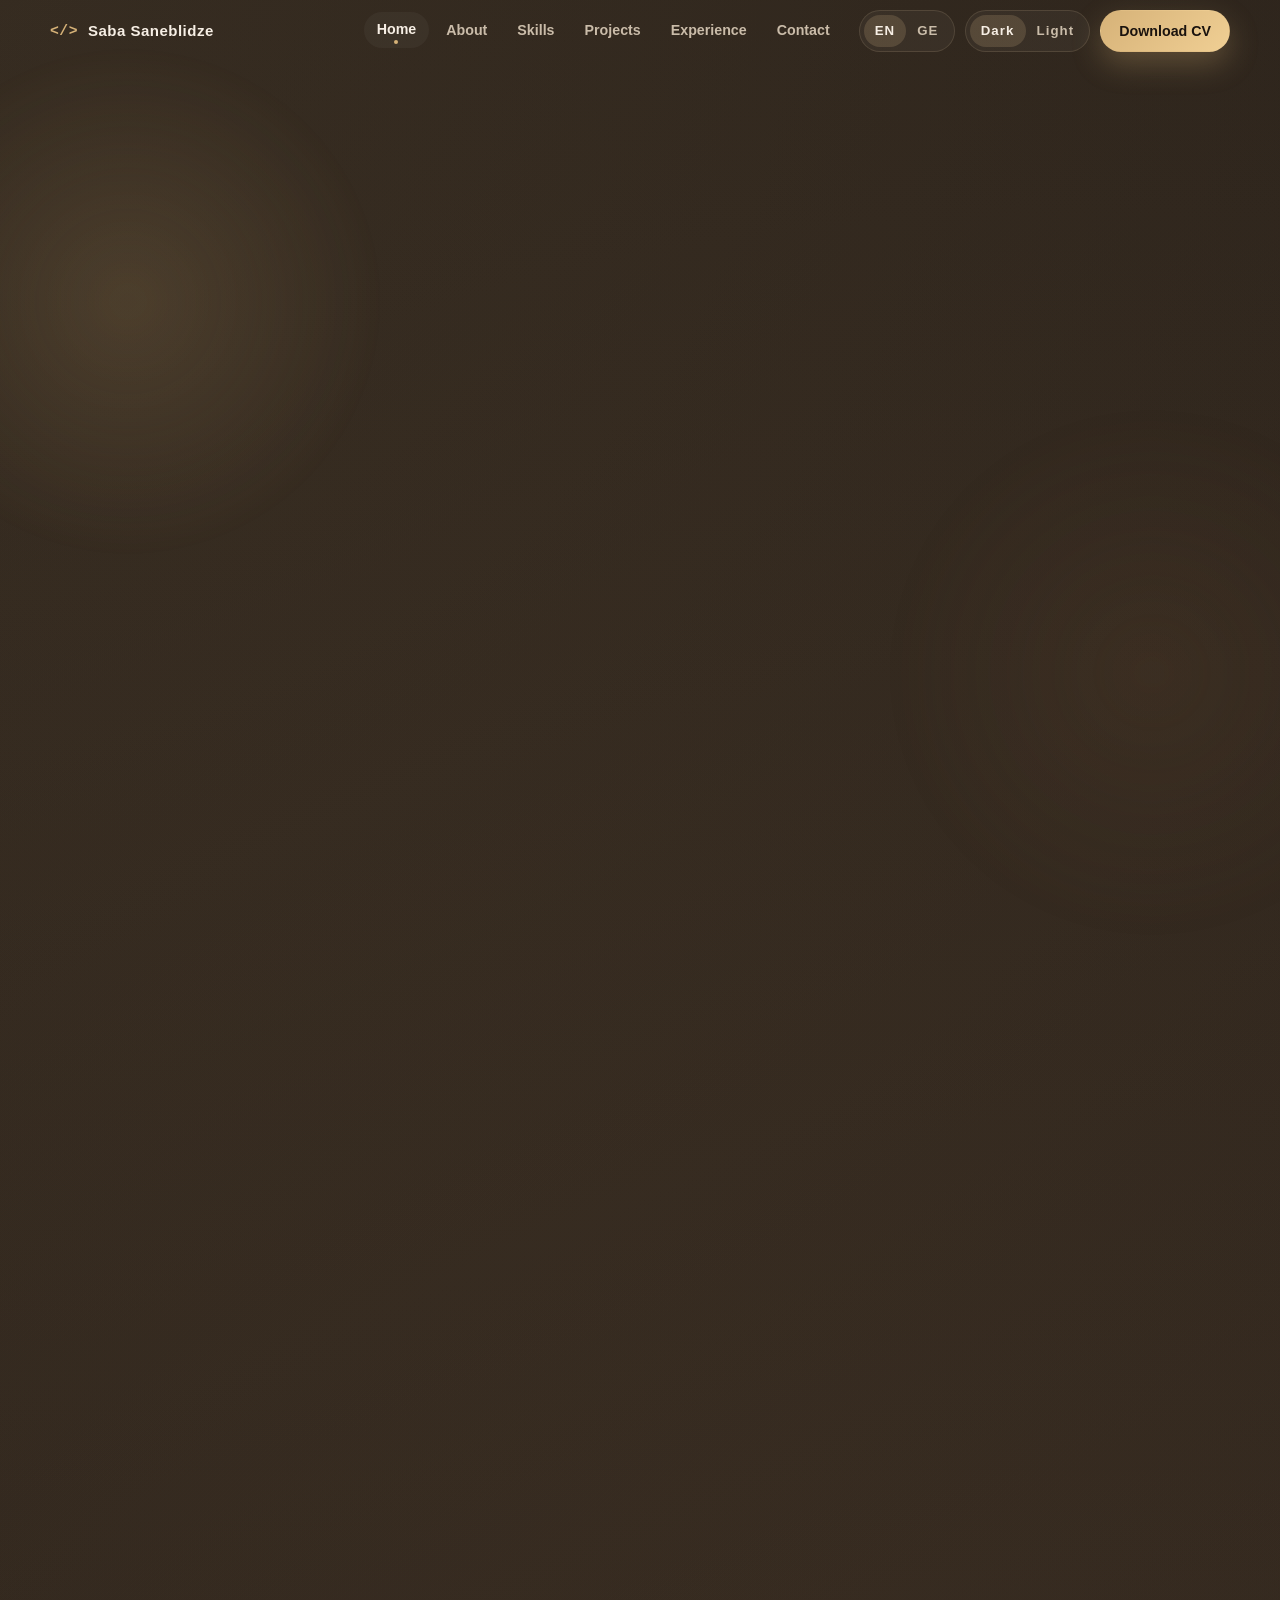
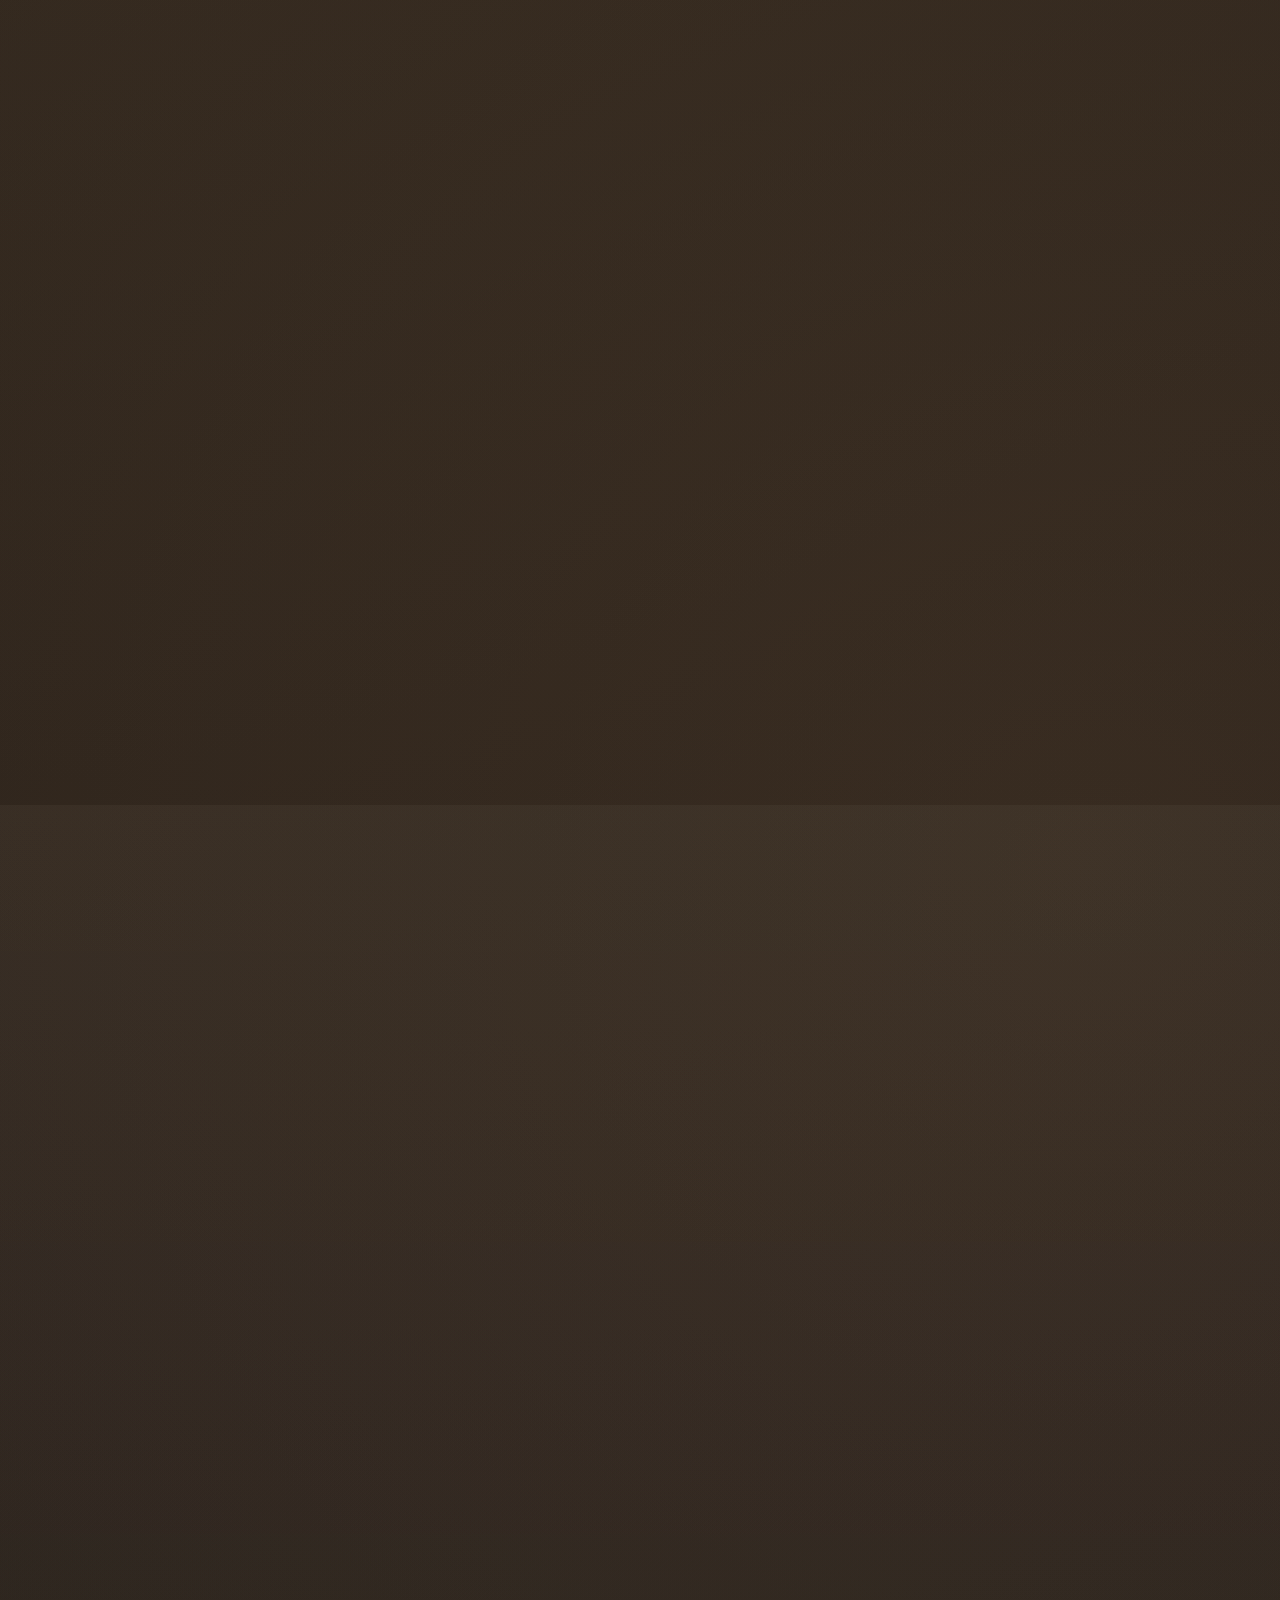
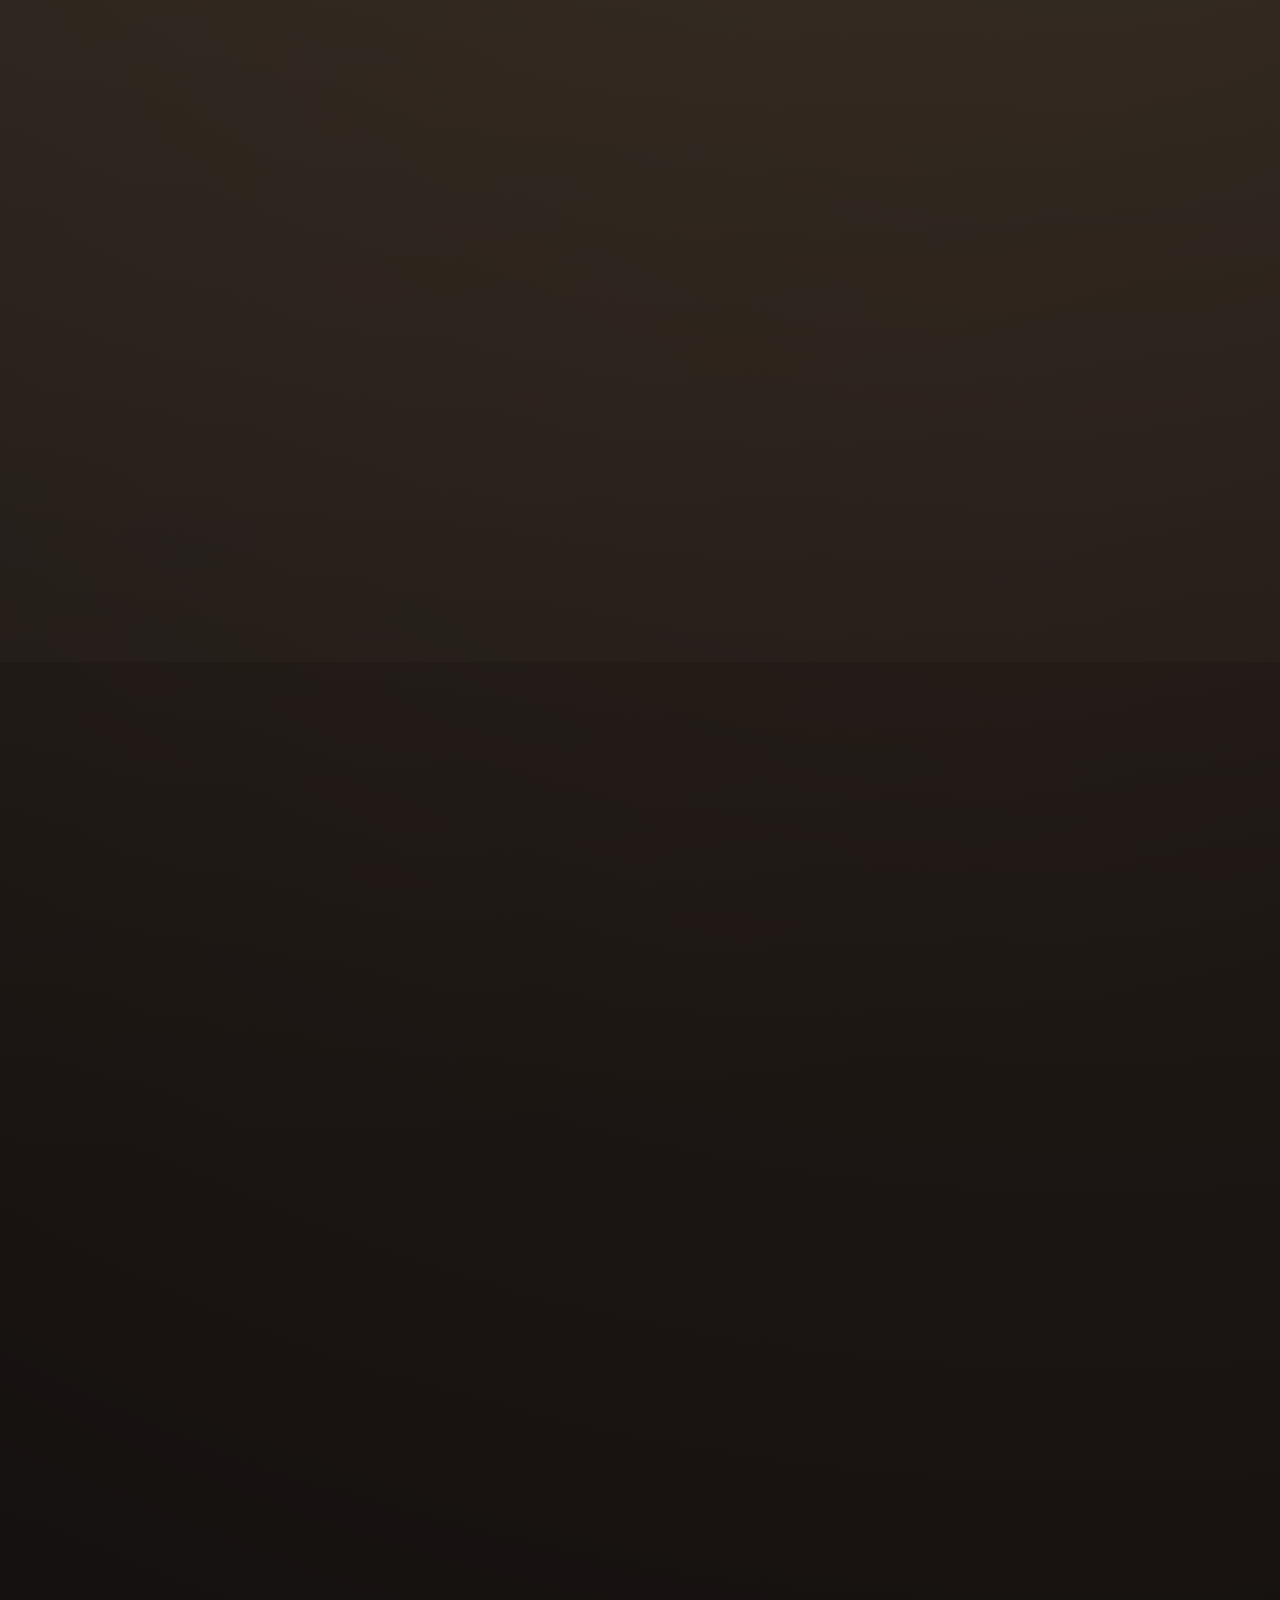
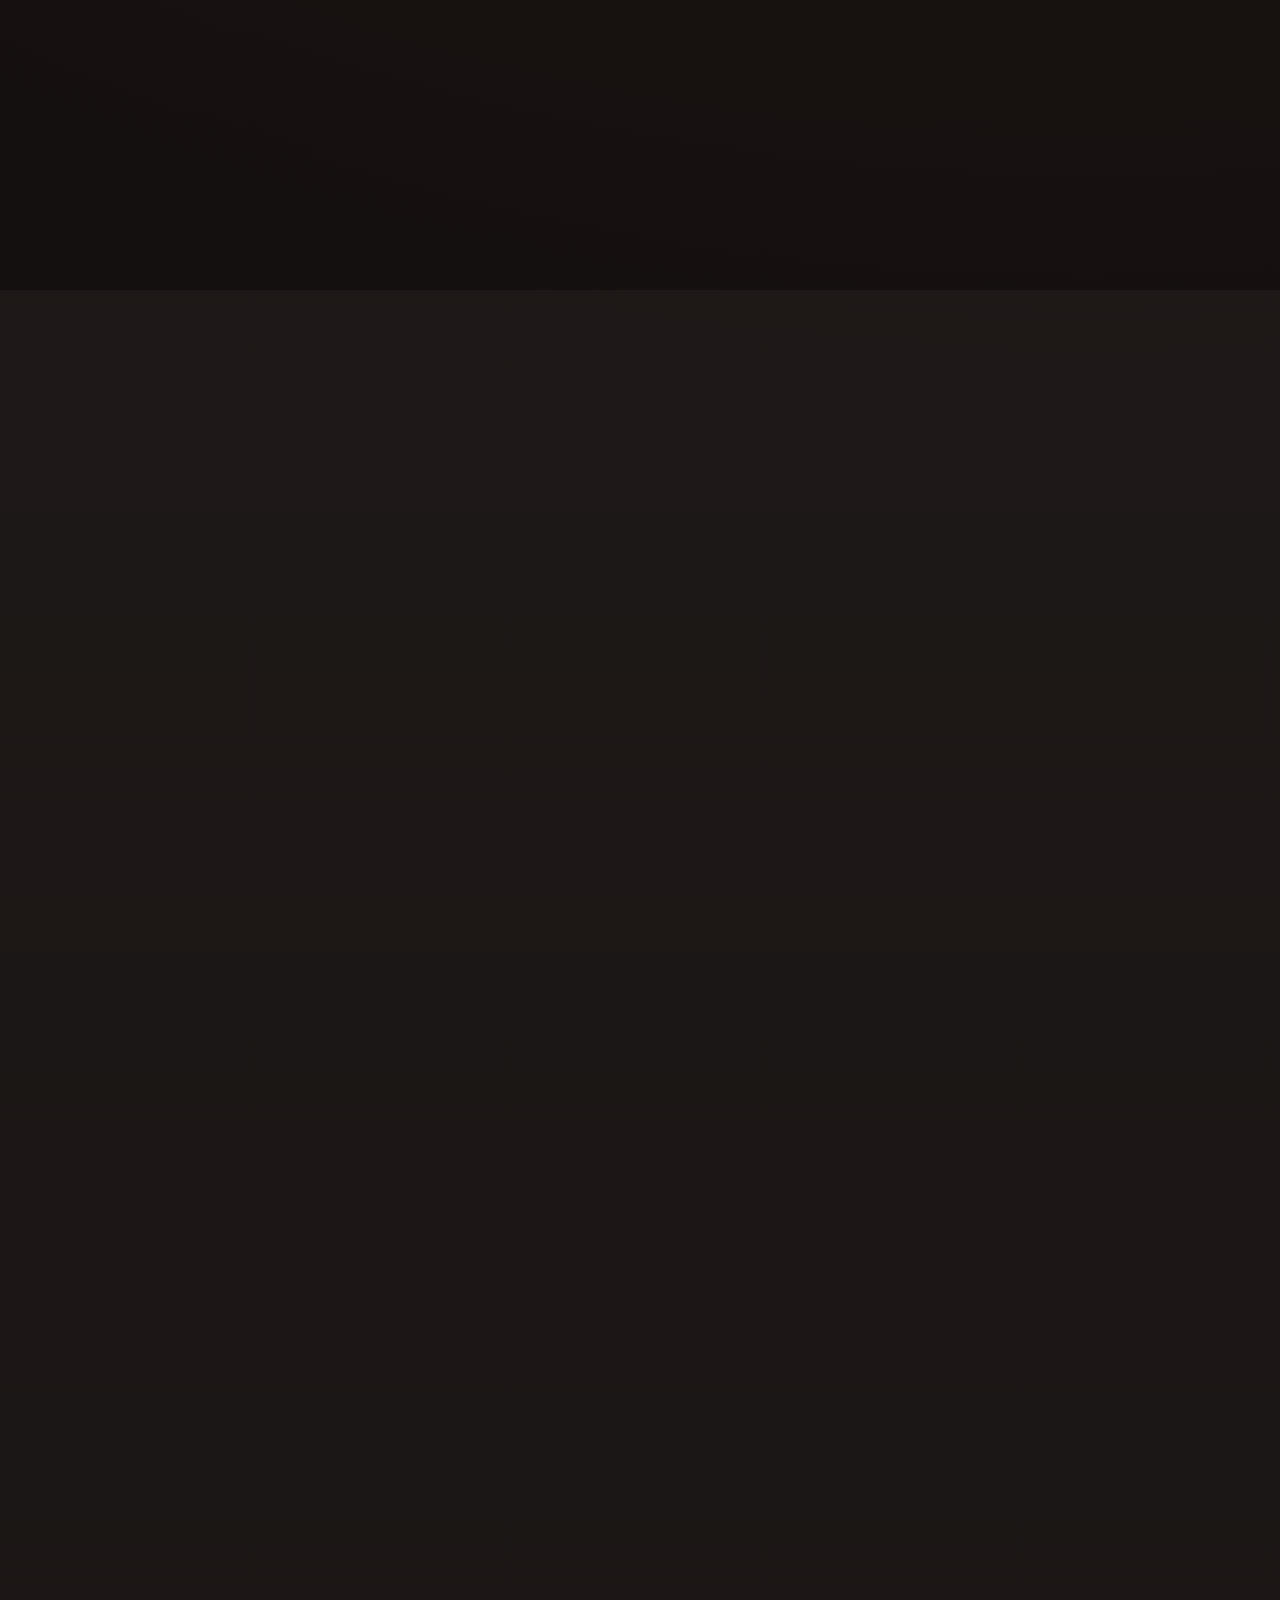
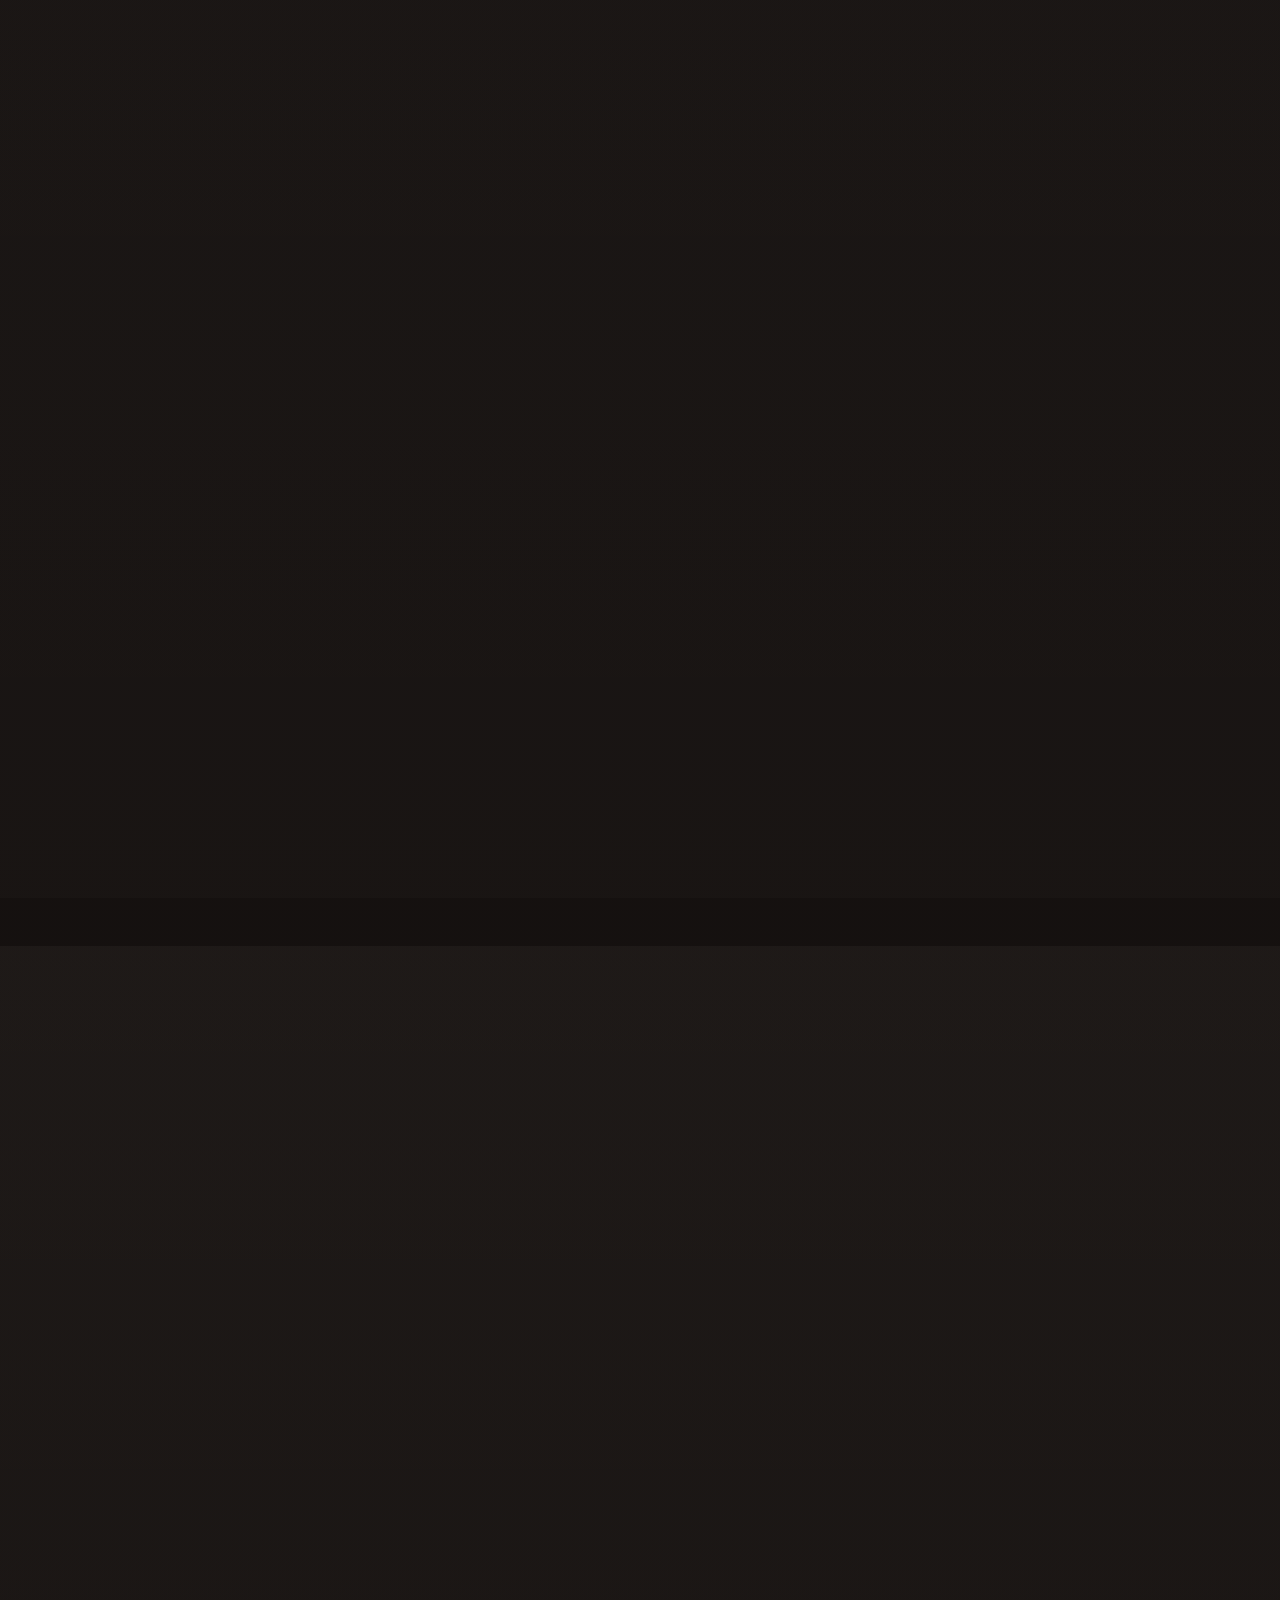
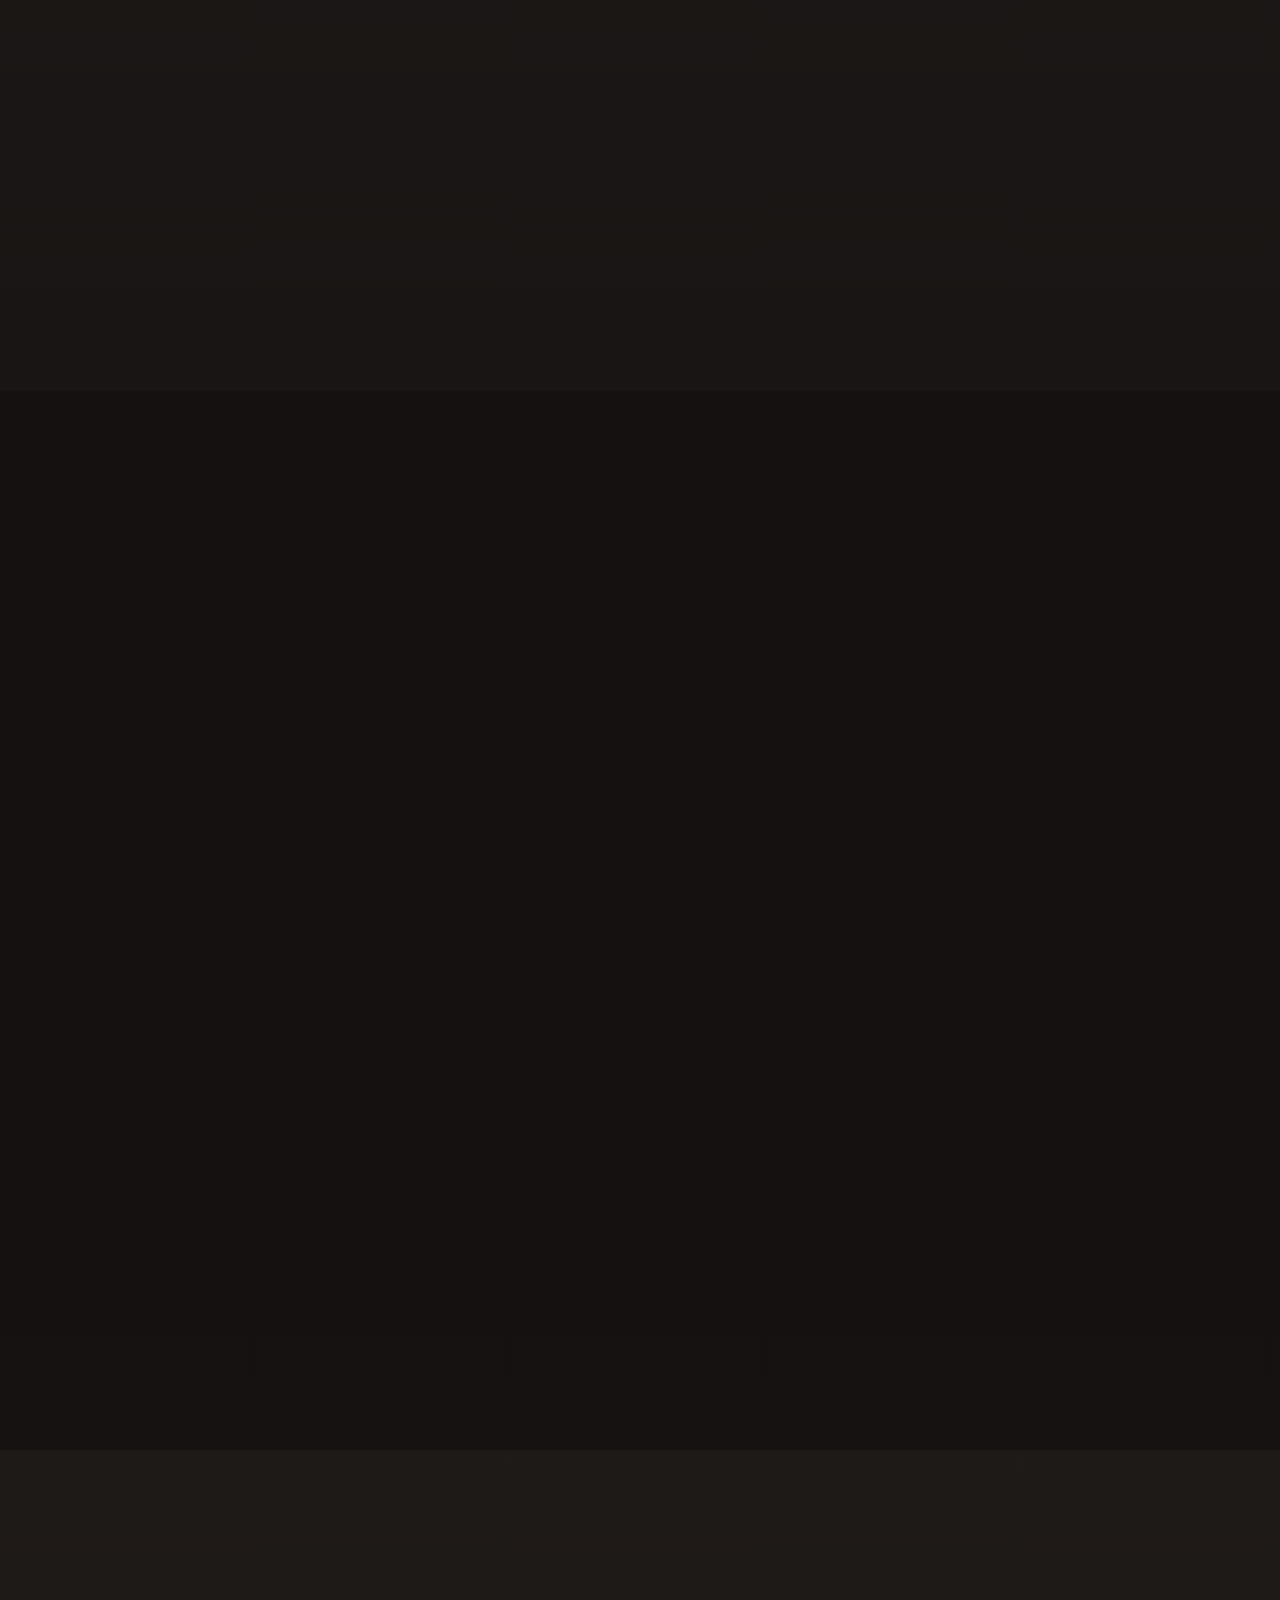
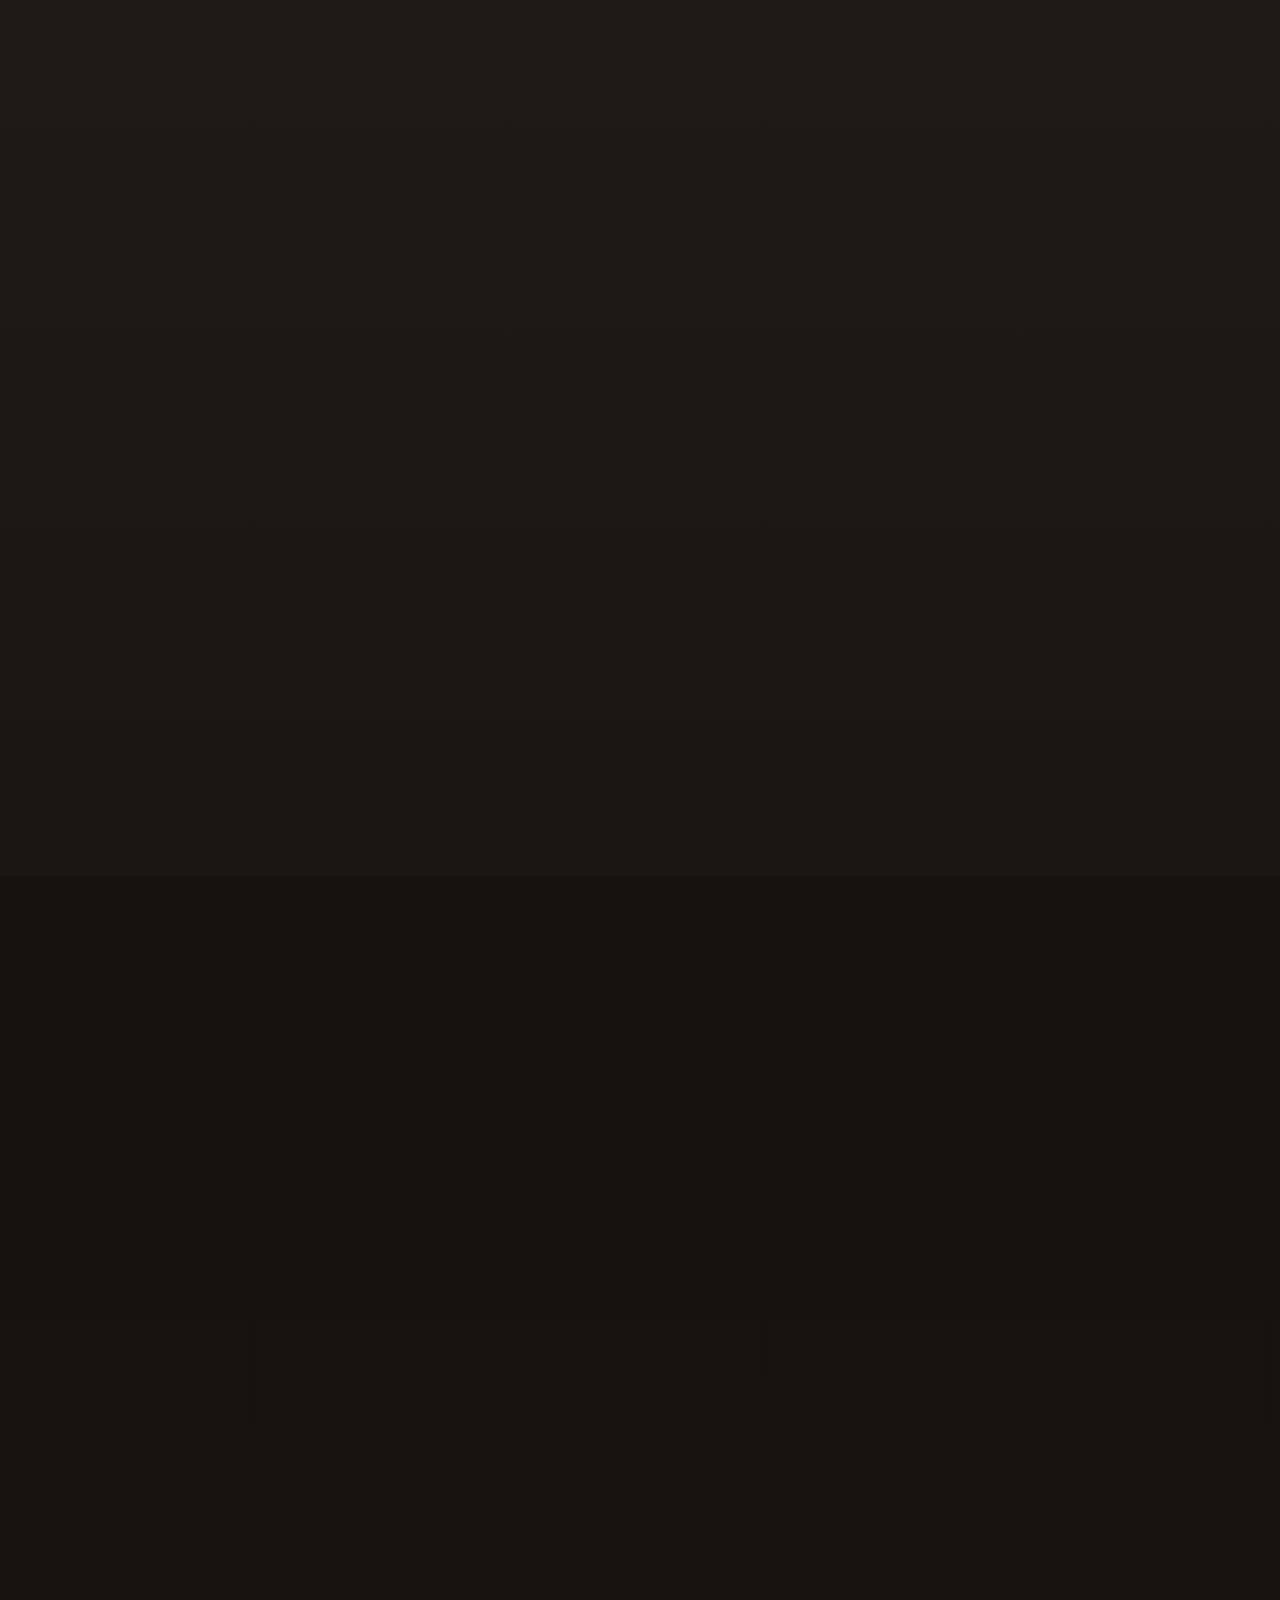
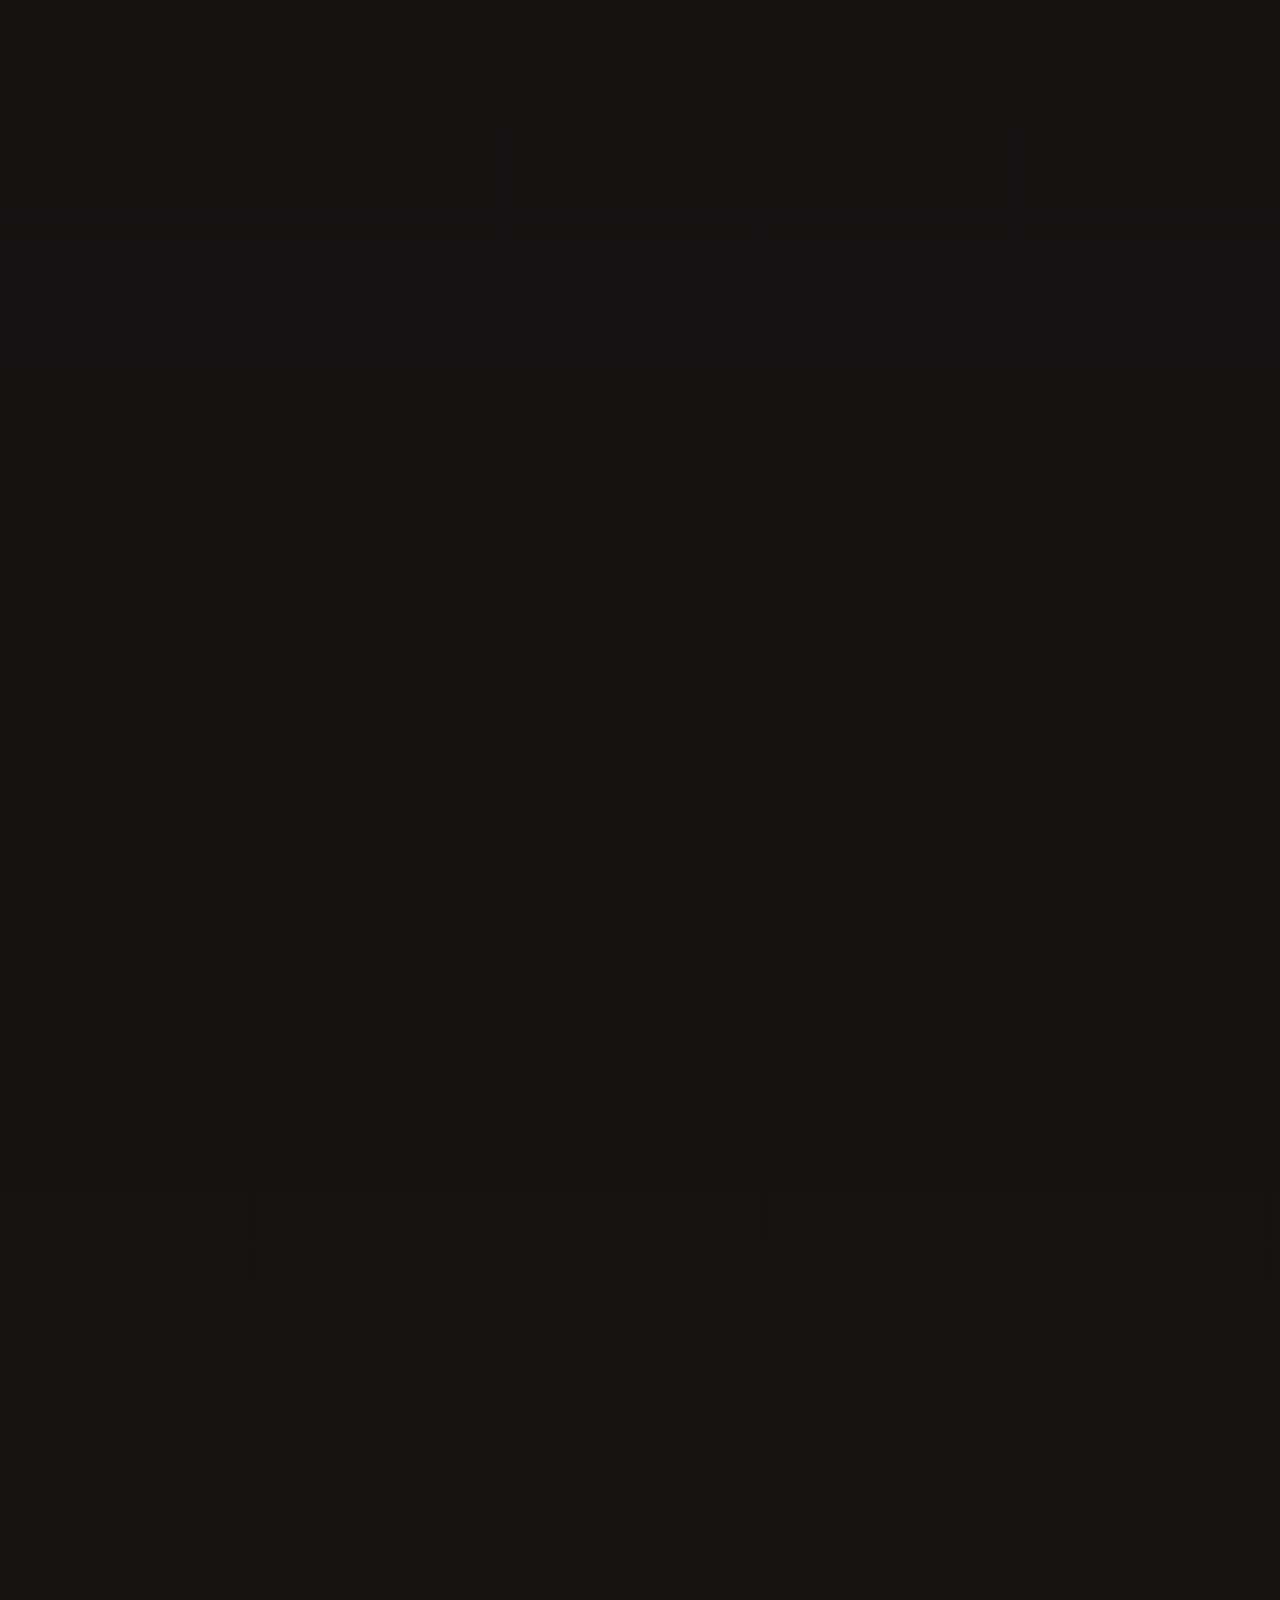
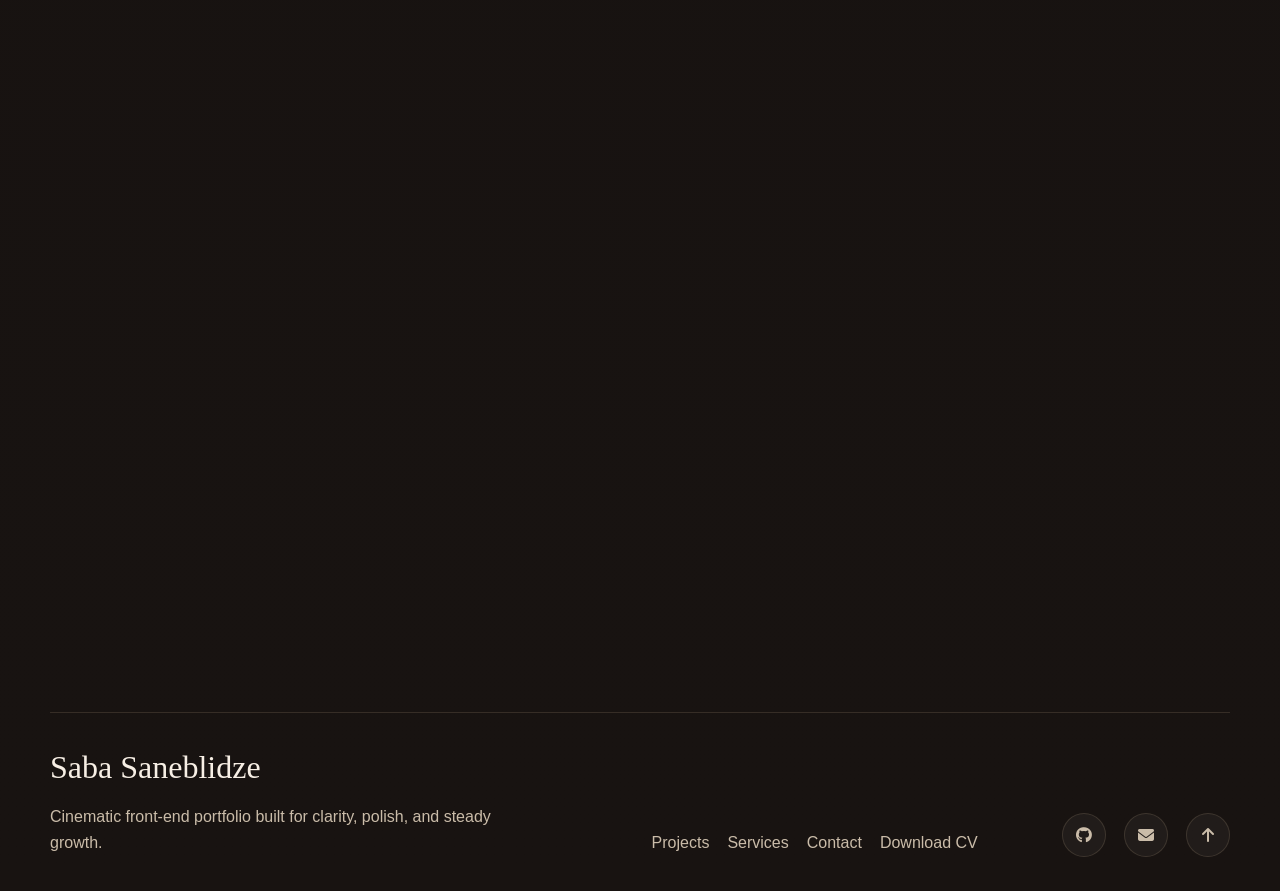
==== commit 9df56884: "index.html" ====
--- a/index.html
+++ b/index.html
@@ -466,8 +466,8 @@
             </div>
             <div class="project-copy">
               <p class="project-label" data-i18n="projects.personalBuild">Personal Build</p>
-              <h3 data-i18n="projects.project4.title">Delivery Website</h3>
-              <p data-i18n="projects.project4.body">A fully responsive delivery website with login/sign-up, support
+              <h3 data-i18n="projects.project5.title">Delivery Website</h3>
+              <p data-i18n="projects.project5.body">A fully responsive delivery website with login/sign-up, support
                 chat,
                 checkout system, delivery time tracking, and product filtering. Built with a focus on smooth user
                 experience, clean design, and functionality across all devices.</p>
--- a/style.css
+++ b/style.css
@@ -153,8 +153,8 @@
   position: absolute;
   inset: 24px 0;
   background: var(--section-tone);
-  border-top: 1px solid var(--line);
-  border-bottom: 1px solid var(--line);
+  border-top: none;
+  border-bottom: none;
   pointer-events: none;
 }
 
@@ -572,7 +572,7 @@
 .hero-grid {
   position: absolute;
   inset: 10% 8%;
-  border: 1px solid rgba(255, 248, 234, 0.04);
+  border: 0;
   border-radius: 40px;
 }
 
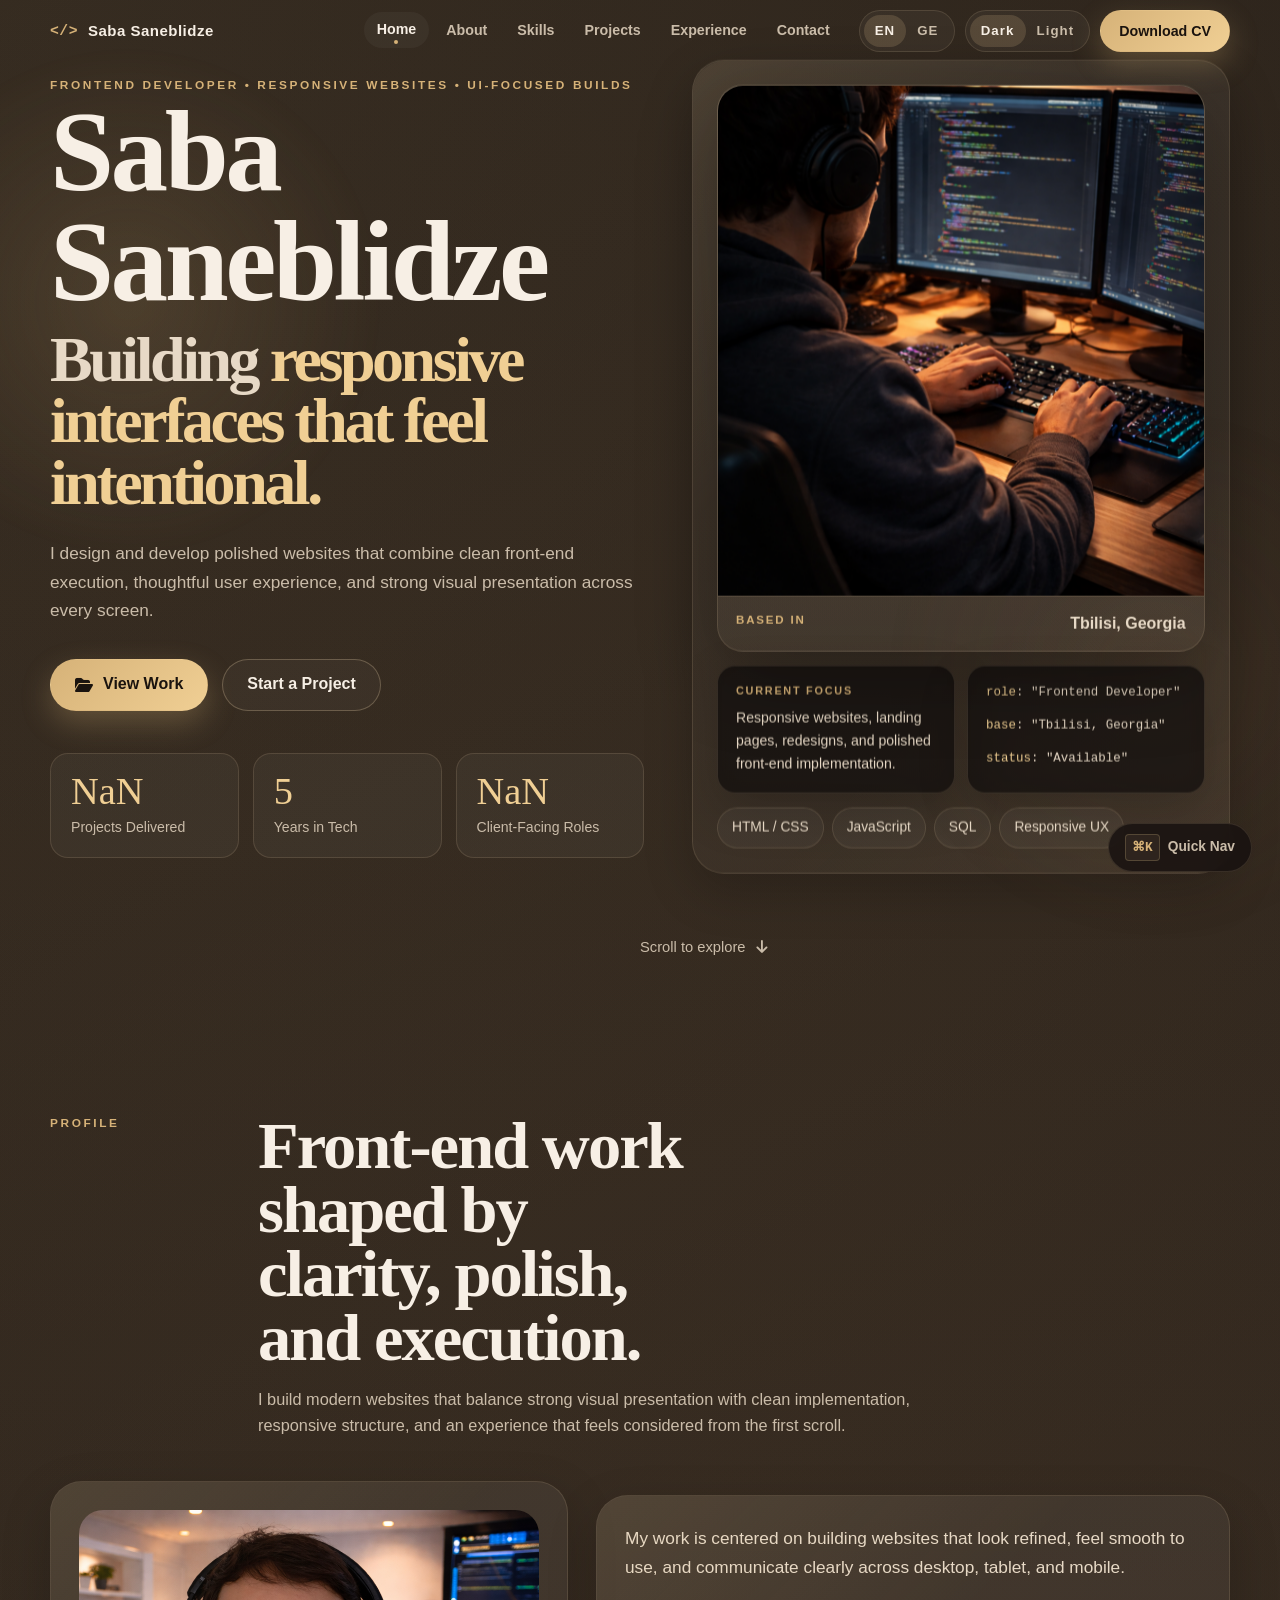
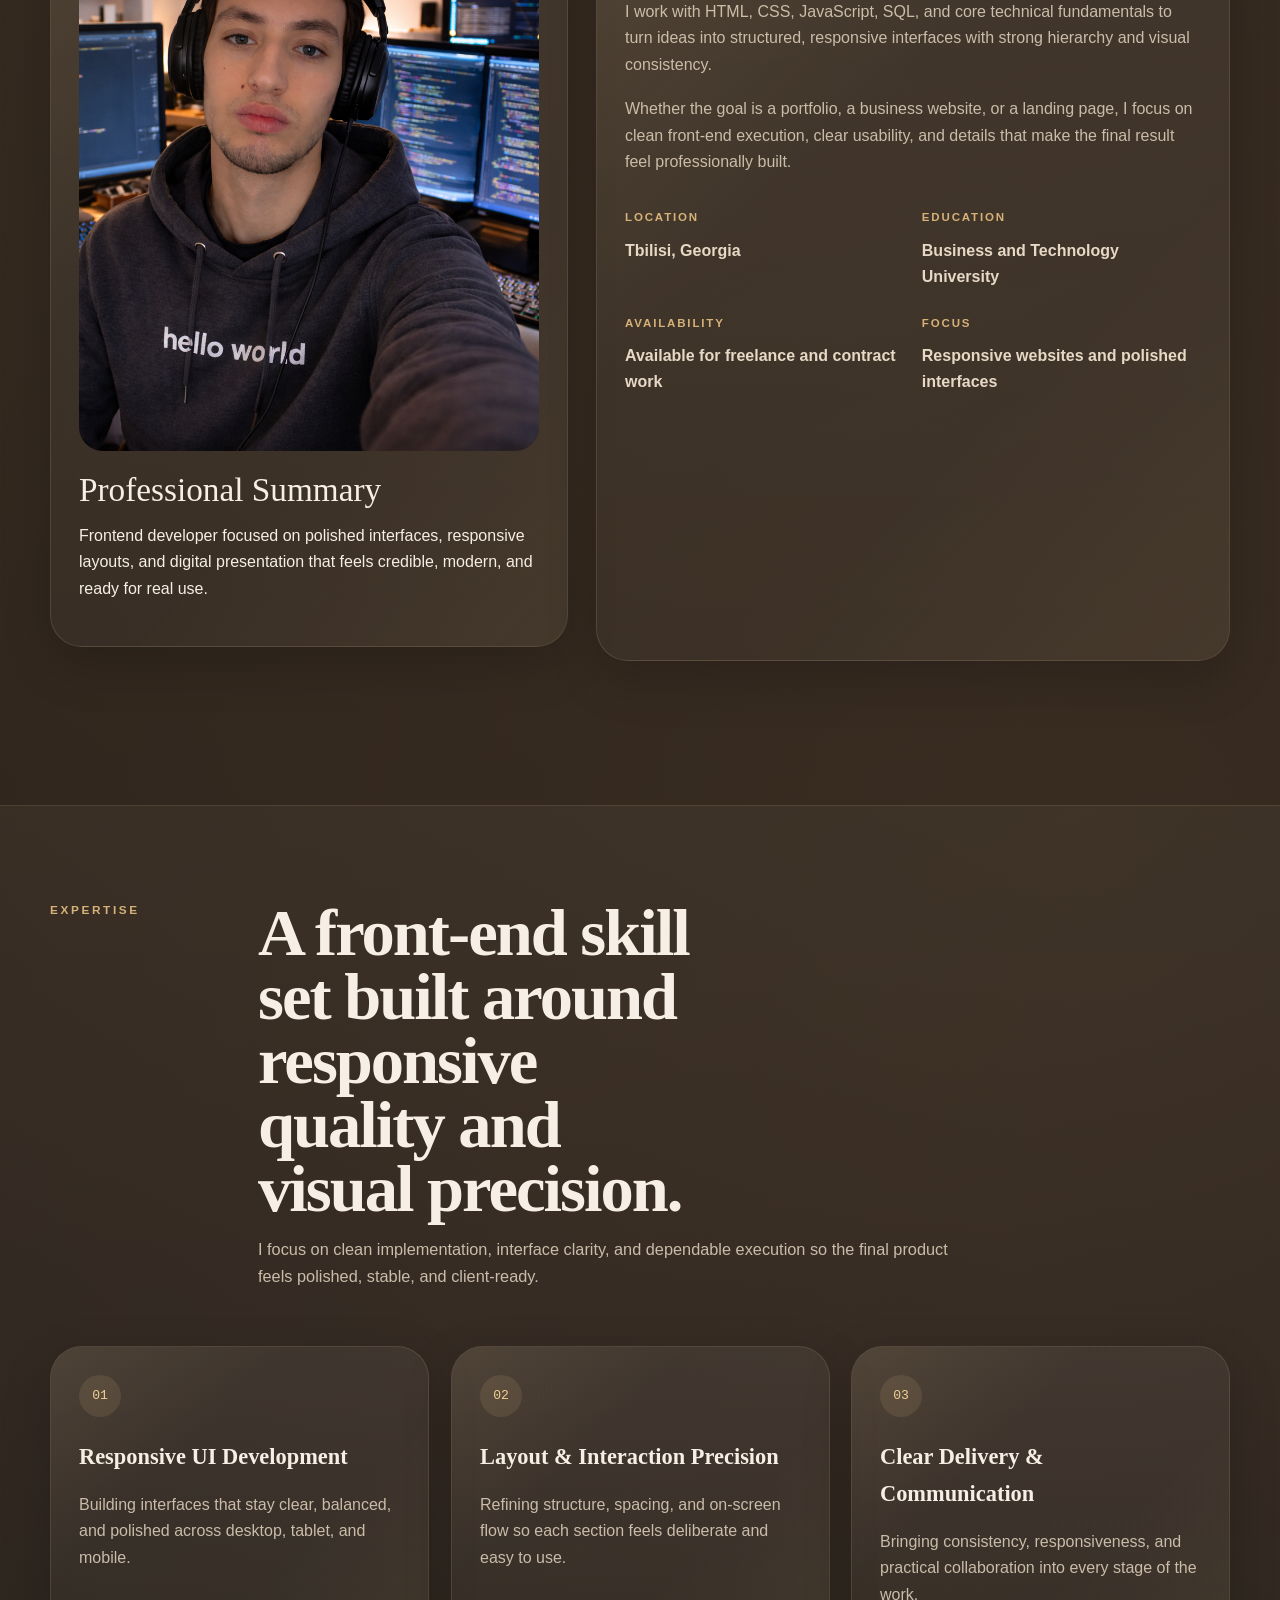
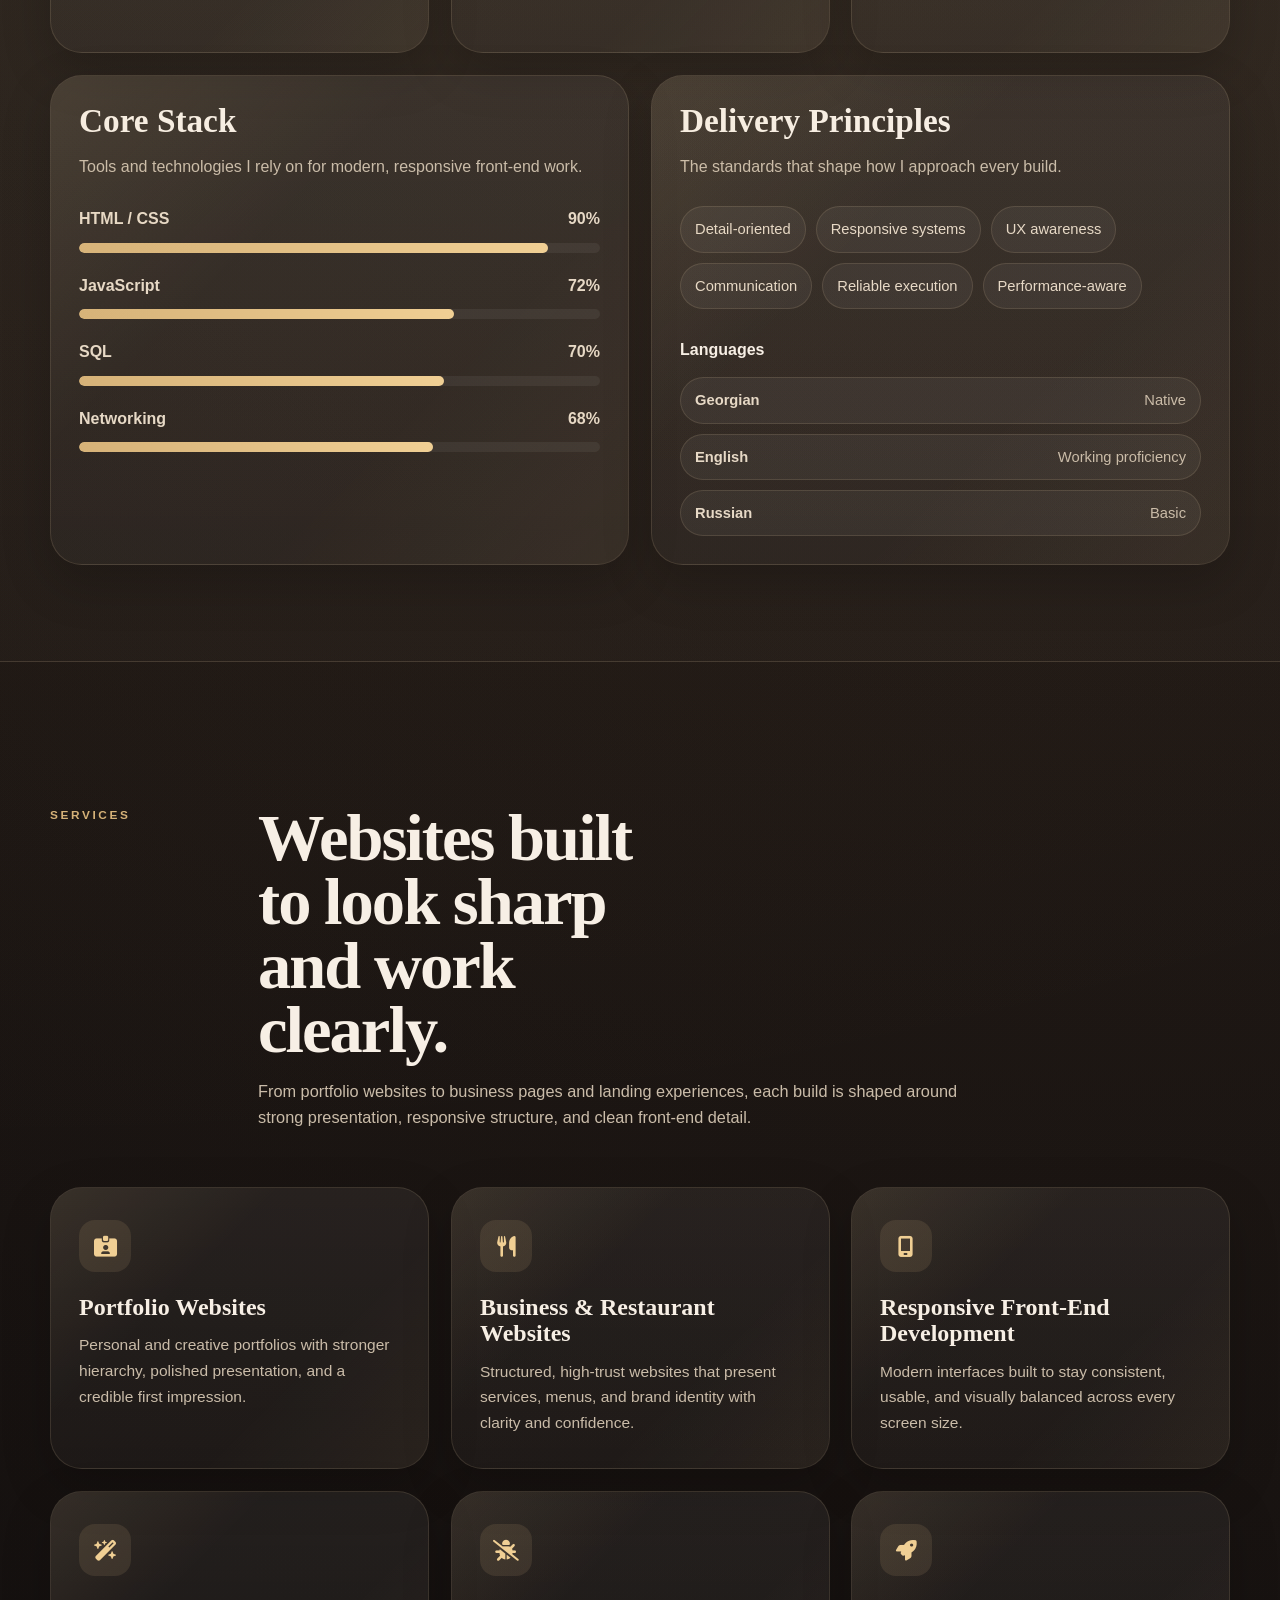
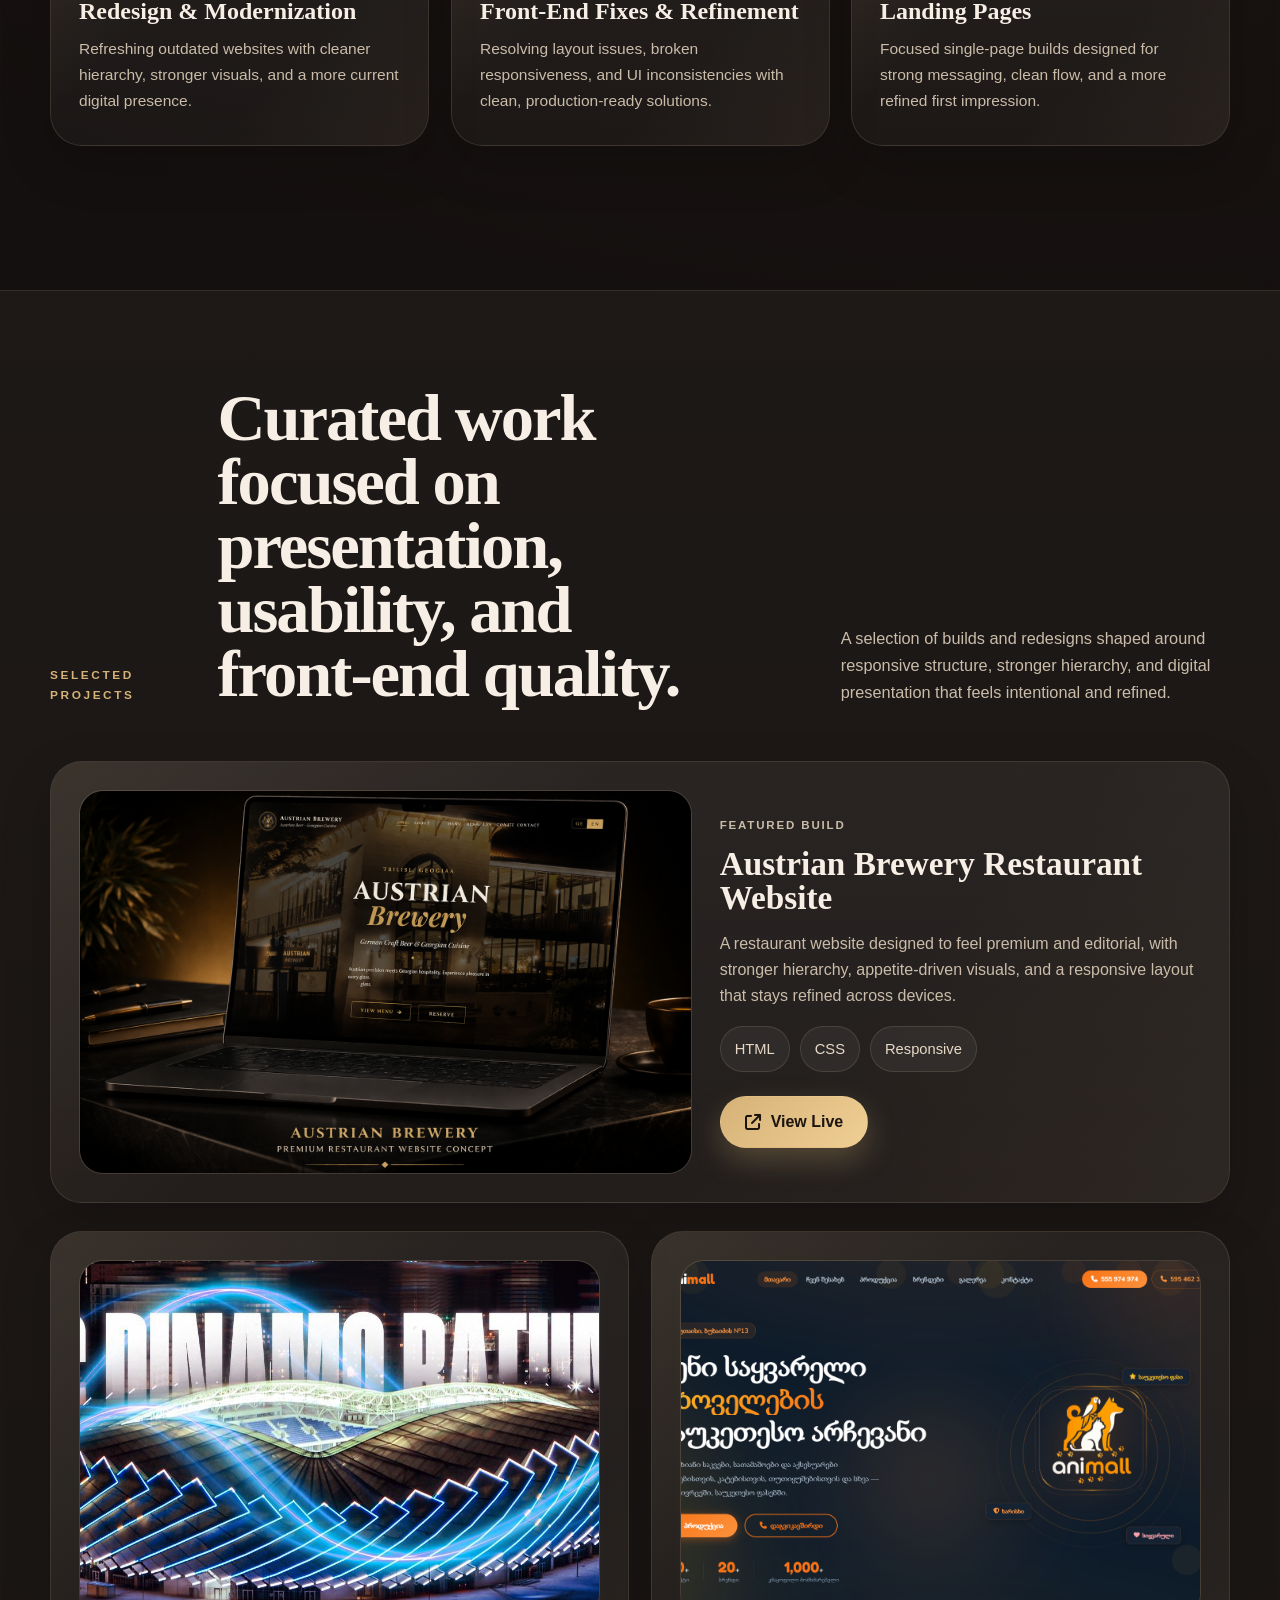
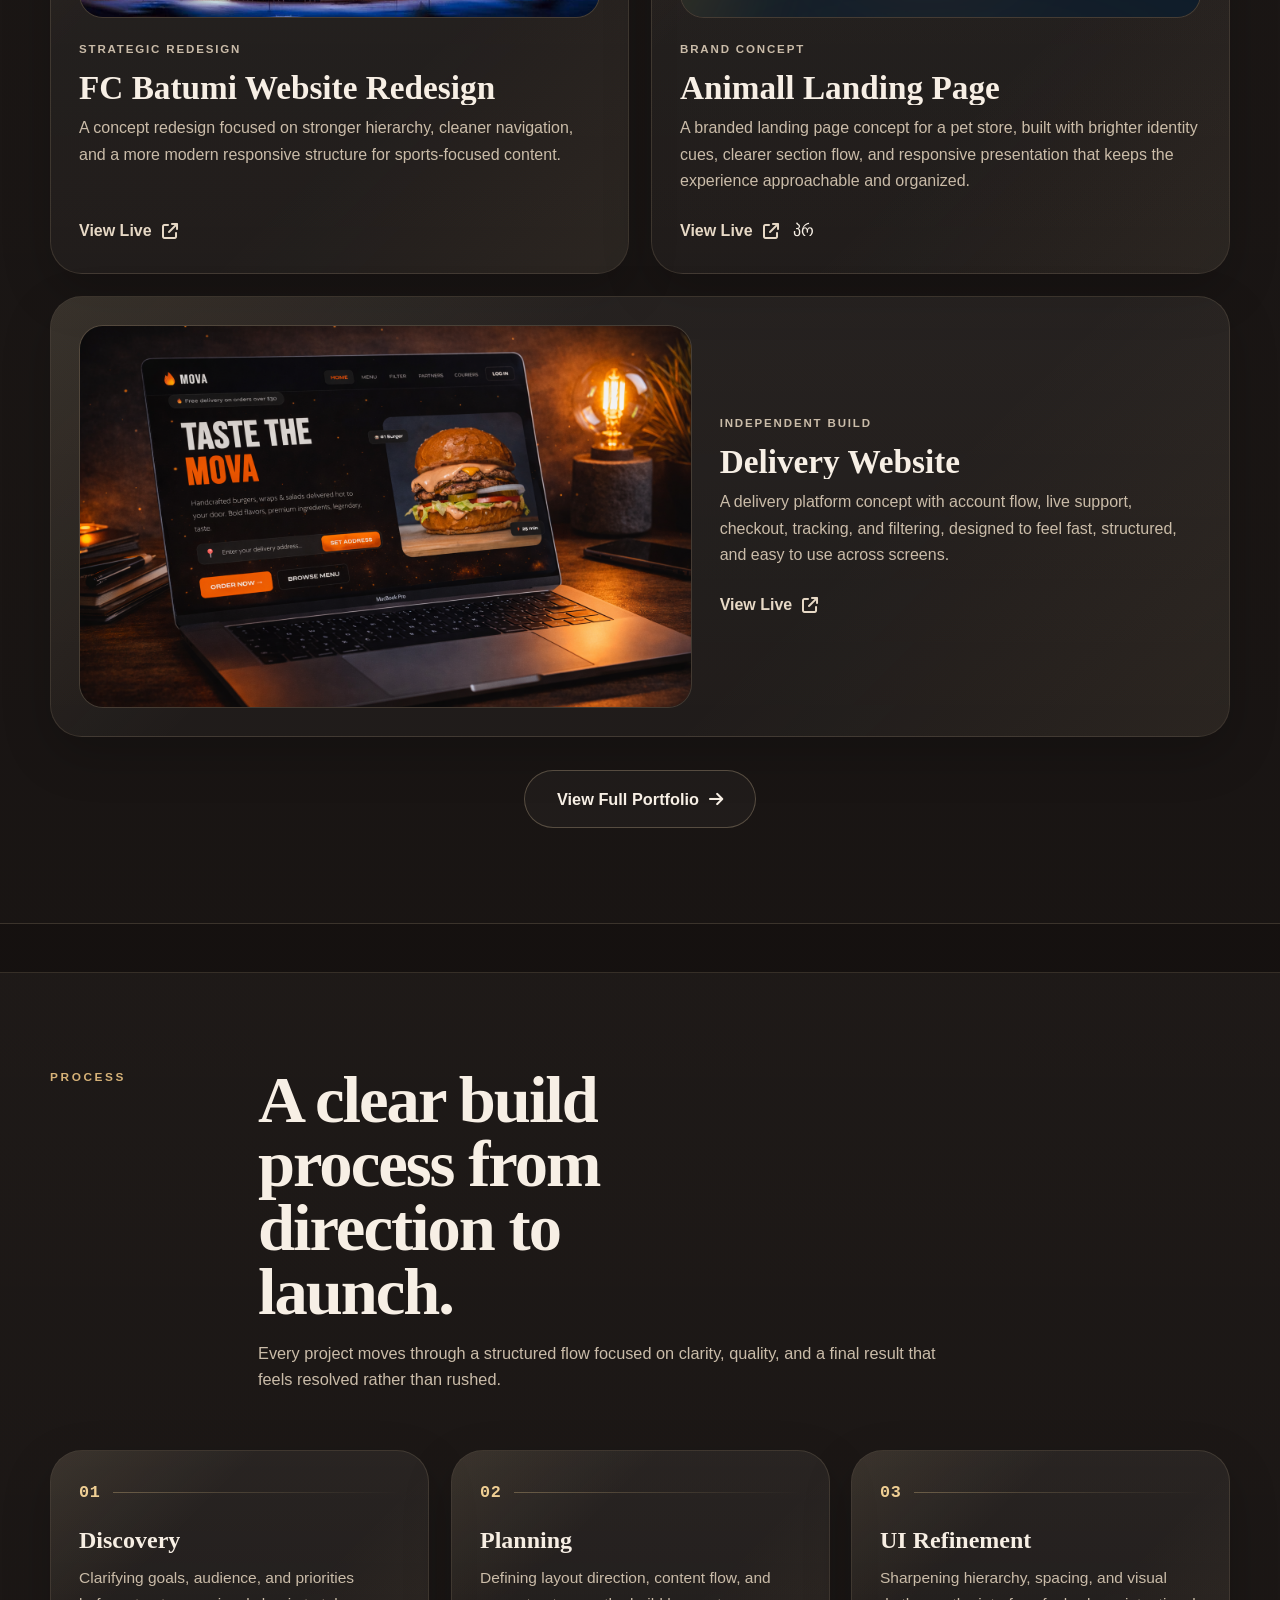
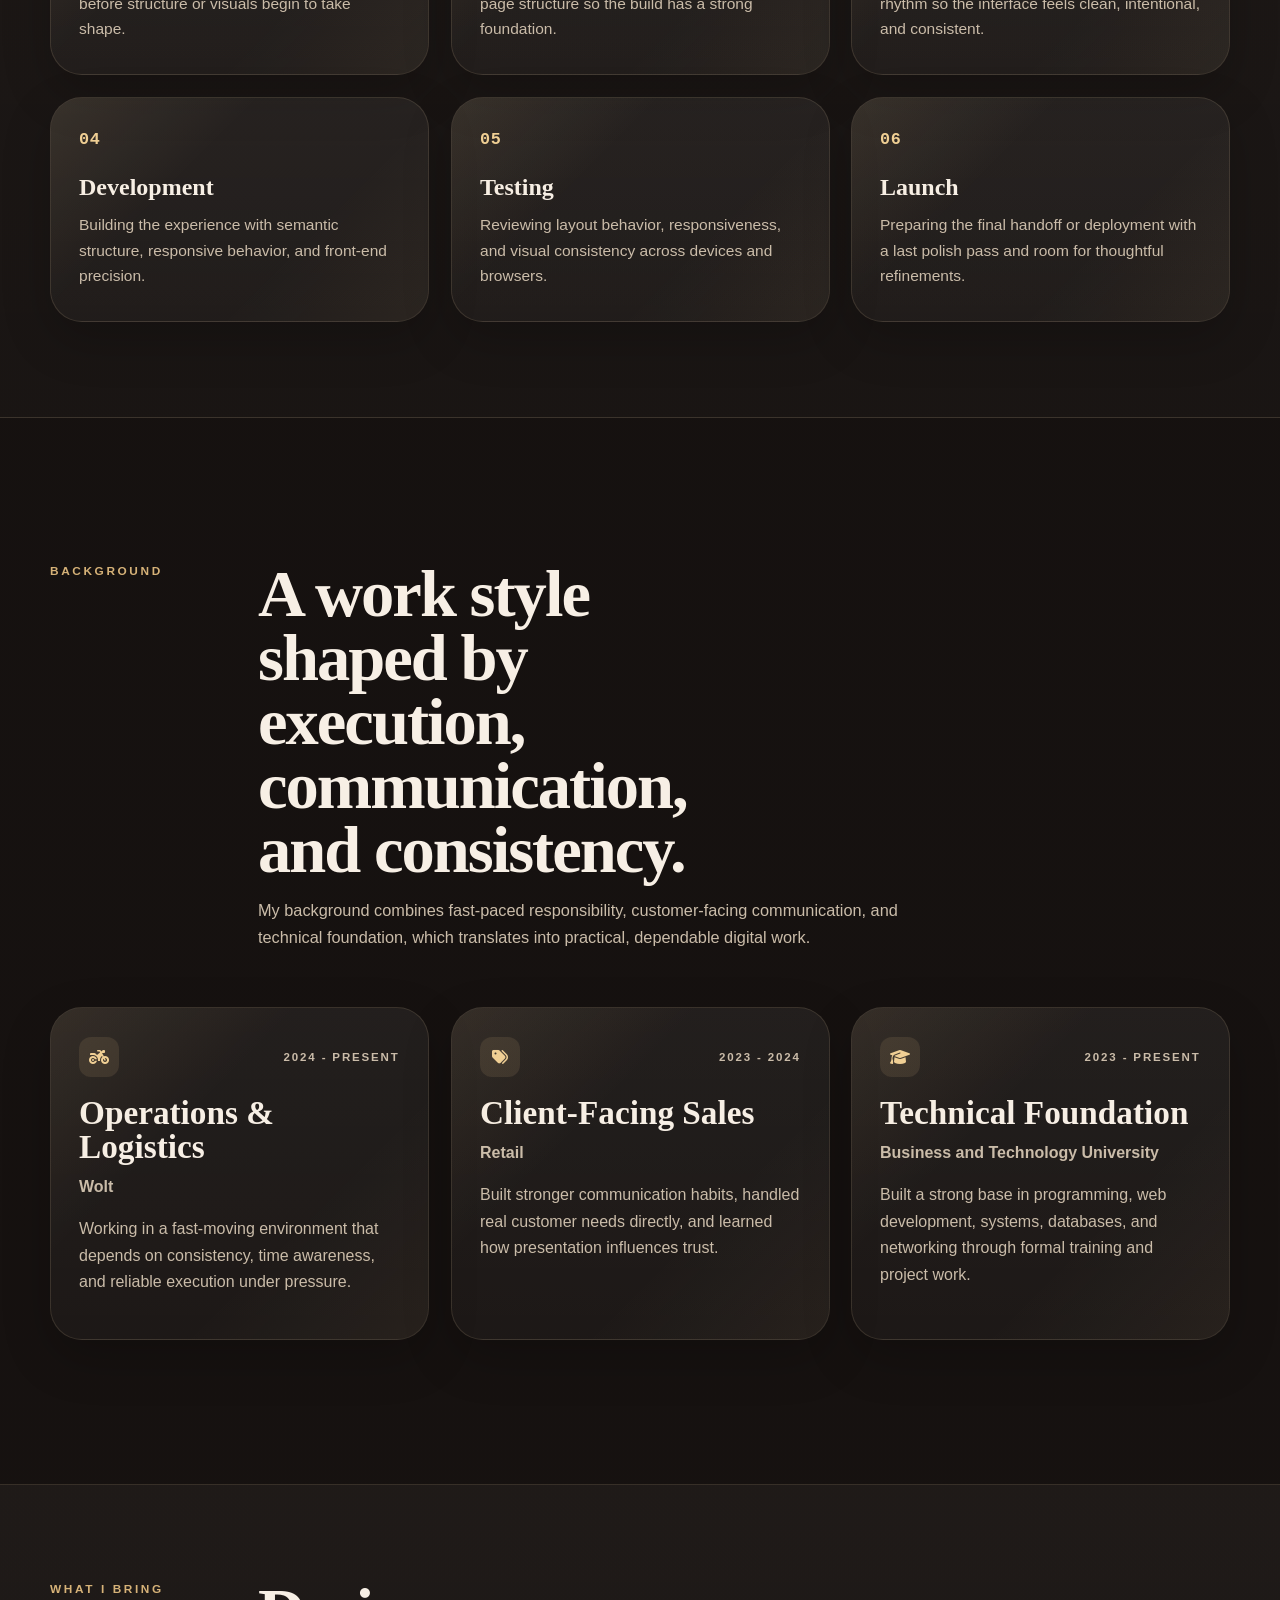
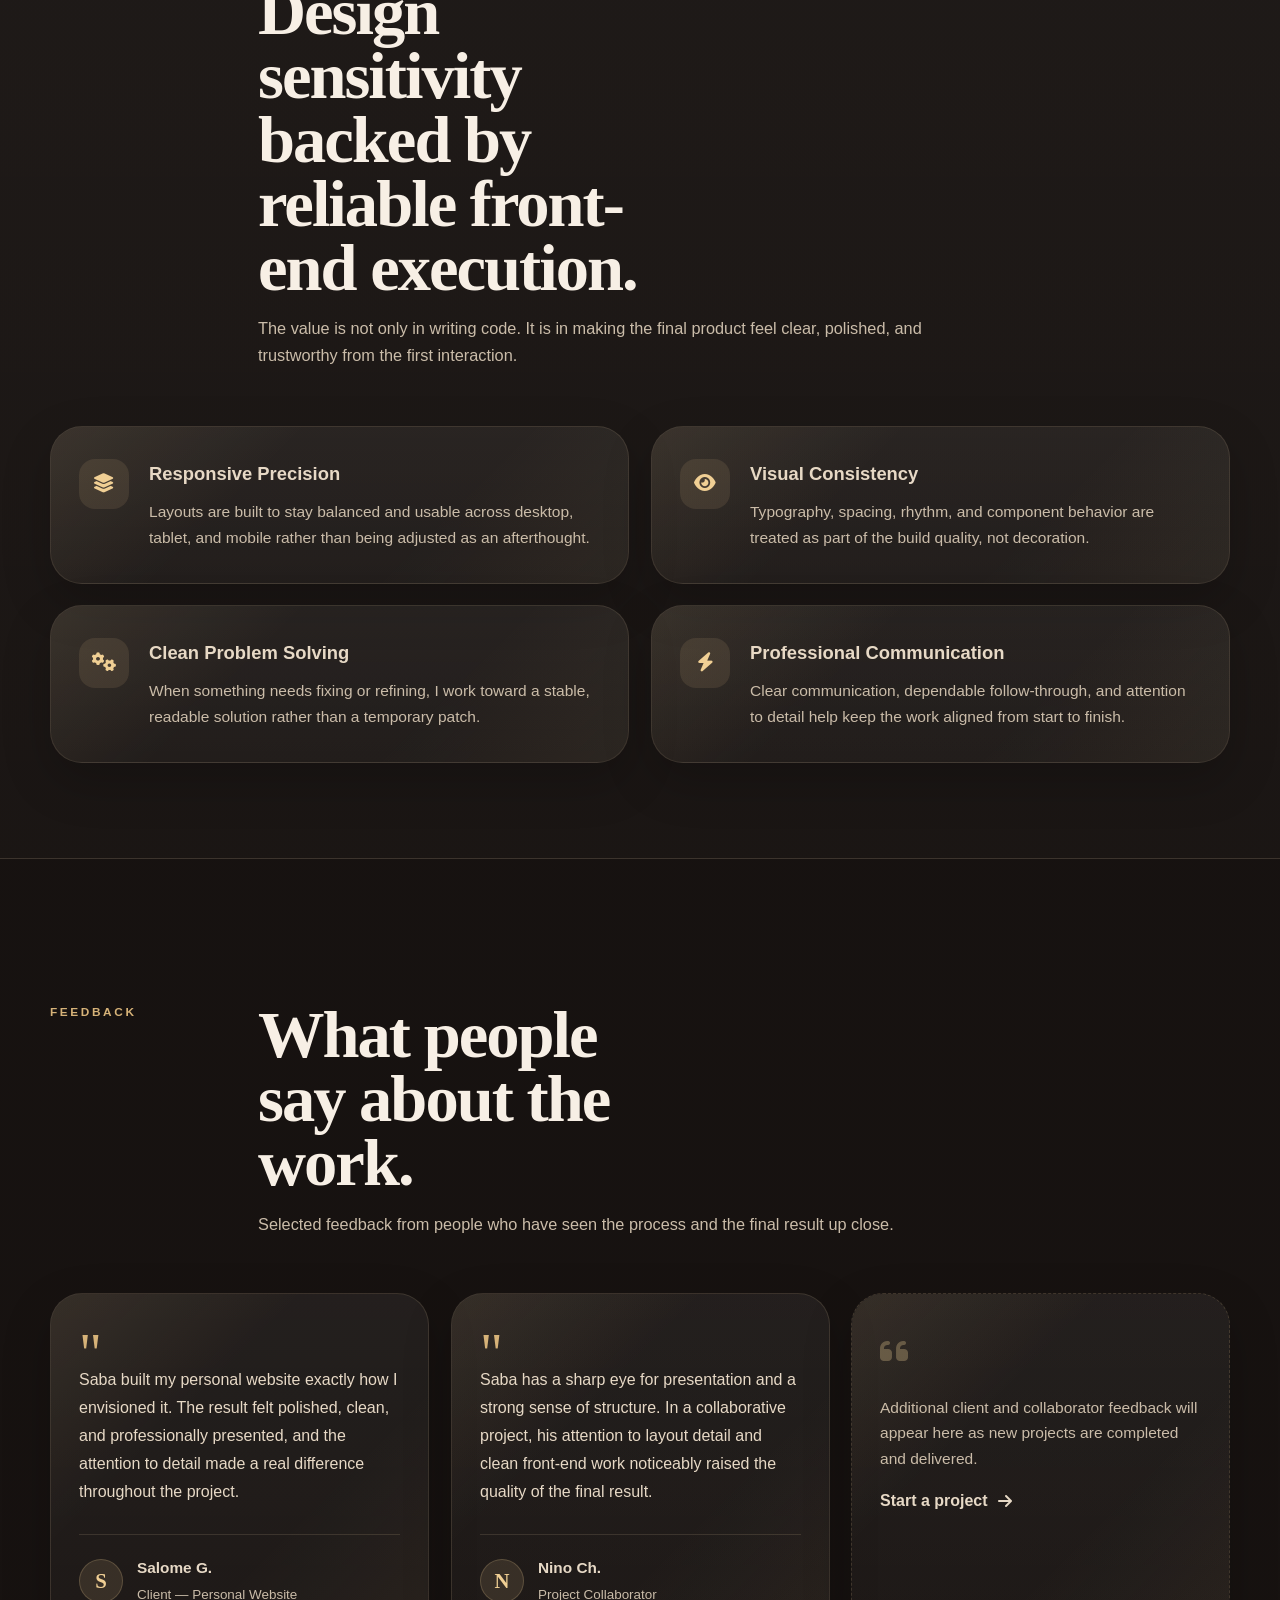
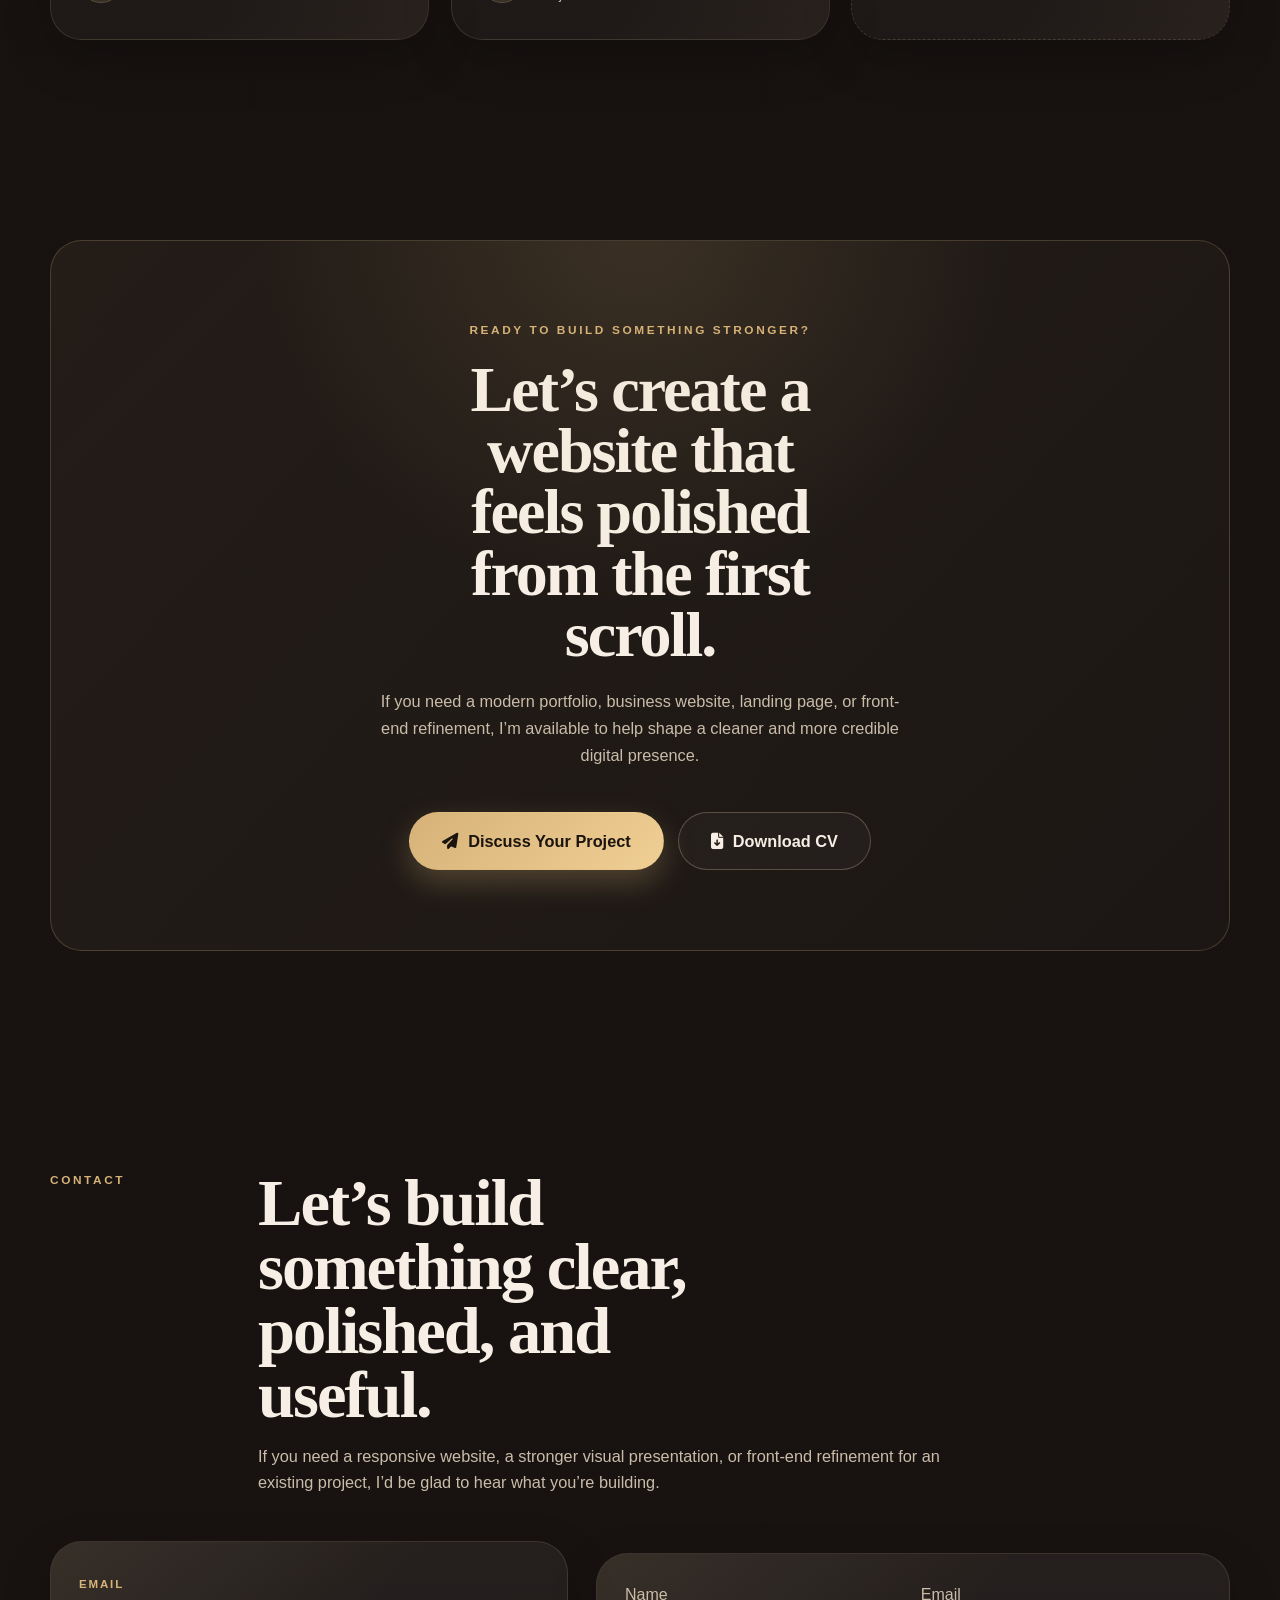
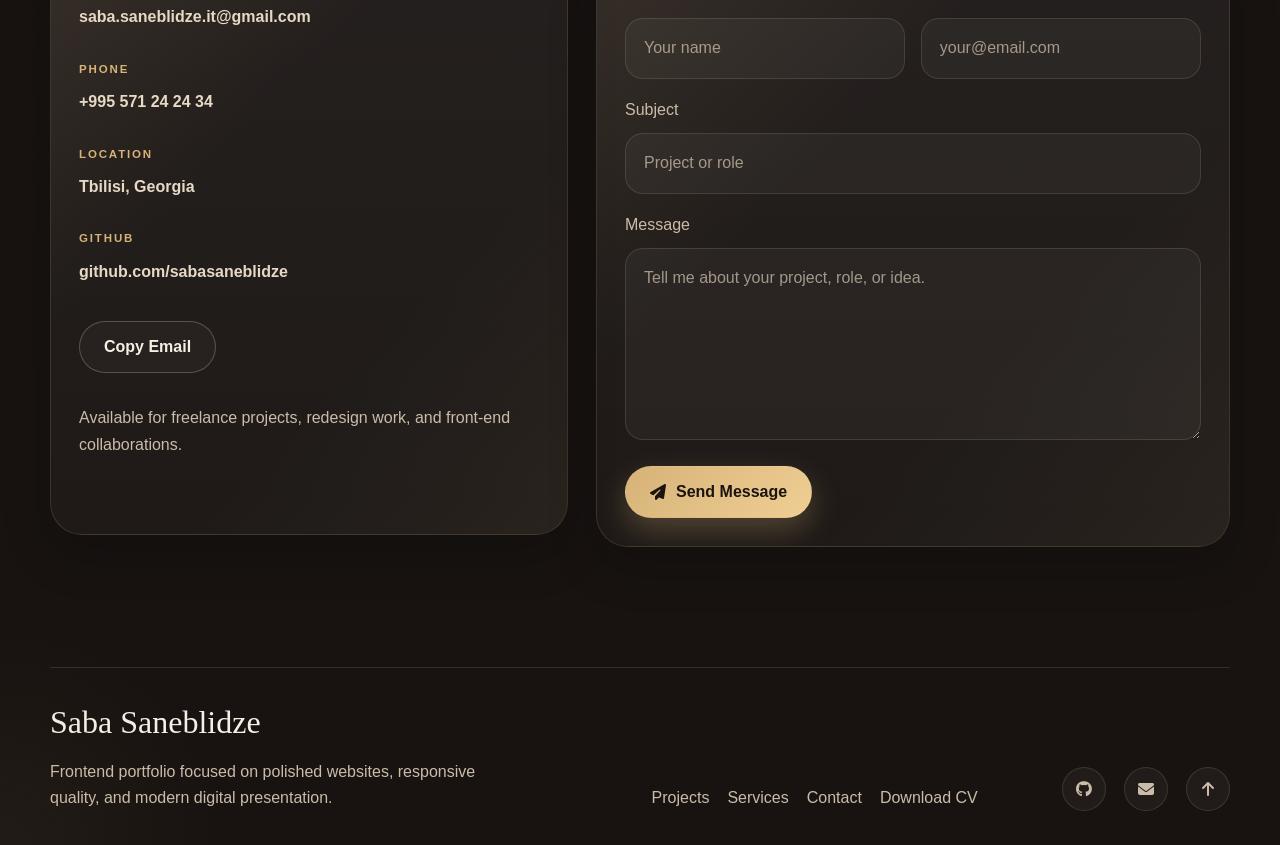
==== commit 8c8a17ab: "index.html" ====
--- a/index.html
+++ b/index.html
@@ -80,7 +80,8 @@
       <div class="container hero-layout">
         <!-- LEFT: Copy -->
         <div class="hero-copy" data-reveal="up">
-          <p class="section-kicker" data-i18n="hero.eyebrow">Frontend Developer • Responsive Websites • UI-Focused Builds</p>
+          <p class="section-kicker" data-i18n="hero.eyebrow">Frontend Developer • Responsive Websites • UI-Focused
+            Builds</p>
           <h1 class="hero-title">
             <span class="hero-title-main" data-i18n="hero.titleMain">Saba Saneblidze</span>
             <span class="hero-title-sub">
@@ -105,15 +106,15 @@
 
           <ul class="hero-stats" aria-label="Highlights">
             <li>
-              <span class="hero-stat-number" data-count="5">0</span>
+              <span class="hero-stat-number" data-count="10+">0</span>
               <span class="hero-stat-label" data-i18n="hero.stats.projects">Projects Delivered</span>
             </li>
             <li>
-              <span class="hero-stat-number" data-count="3">0</span>
+              <span class="hero-stat-number" data-count="5">0</span>
               <span class="hero-stat-label" data-i18n="hero.stats.study">Years in Tech</span>
             </li>
             <li>
-              <span class="hero-stat-number" data-count="2">0</span>
+              <span class="hero-stat-number" data-count="6+">0</span>
               <span class="hero-stat-label" data-i18n="hero.stats.work">Client-Facing Roles</span>
             </li>
           </ul>
@@ -137,8 +138,8 @@
                 polished front-end implementation.</p>
             </div>
             <div class="floating-card code-card" data-reveal="up" style="--delay: 220ms;">
-              <span class="code-line"><span class="code-key">role</span>: <span
-                  data-i18n="hero.codeRole">"Frontend Developer"</span></span>
+              <span class="code-line"><span class="code-key">role</span>: <span data-i18n="hero.codeRole">"Frontend
+                  Developer"</span></span>
               <span class="code-line"><span class="code-key">base</span>: <span
                   data-i18n="hero.codeUniversity">"Tbilisi, Georgia"</span></span>
               <span class="code-line"><span class="code-key">status</span>: <span
@@ -168,7 +169,8 @@
         <div class="section-heading" data-reveal="up">
           <p class="section-kicker" data-i18n="about.kicker">About</p>
           <div>
-            <h2 class="section-title" data-i18n="about.title">Front-end work shaped by clarity, polish, and execution.</h2>
+            <h2 class="section-title" data-i18n="about.title">Front-end work shaped by clarity, polish, and execution.
+            </h2>
             <p class="section-intro" data-i18n="about.intro">
               I build modern websites that balance strong visual presentation with clean implementation, responsive
               structure, and an experience that feels considered from the first scroll.
@@ -233,7 +235,8 @@
         <div class="section-heading" data-reveal="up">
           <p class="section-kicker" data-i18n="skills.kicker">Capabilities</p>
           <div>
-            <h2 class="section-title" data-i18n="skills.title">A front-end skill set built around responsive quality and visual precision.
+            <h2 class="section-title" data-i18n="skills.title">A front-end skill set built around responsive quality and
+              visual precision.
             </h2>
             <p class="section-intro" data-i18n="skills.intro">
               I focus on clean implementation, interface clarity, and dependable execution so the final product feels
@@ -455,14 +458,14 @@
                 <a href="https://sabasaneblidze.github.io/animall/" target="_blank" rel="noreferrer" class="text-link">
                   <span data-i18n="projects.viewLive">View Live</span>
                   <i class="fa-solid fa-arrow-up-right-from-square"></i>
-                </a>
+                </a>პრ
               </div>
             </div>
           </article>
 
           <article class="project-card project-card-feature-match panel" data-reveal="up">
             <div class="project-media" data-parallax="12">
-              <img src="mova.png" alt="Delivery website preview" data-i18n-alt="projects.project4.alt" />
+              <img src="mova.png" alt="Delivery website preview" data-i18n-alt="projects.project5.alt" />
             </div>
             <div class="project-copy">
               <p class="project-label" data-i18n="projects.personalBuild">Personal Build</p>
@@ -572,7 +575,8 @@
         <div class="section-heading" data-reveal="up">
           <p class="section-kicker" data-i18n="experience.kicker">Background</p>
           <div>
-            <h2 class="section-title" data-i18n="experience.title">A work style shaped by execution, communication, and consistency.</h2>
+            <h2 class="section-title" data-i18n="experience.title">A work style shaped by execution, communication, and
+              consistency.</h2>
             <p class="section-intro" data-i18n="experience.intro">
               My background combines fast-paced responsibility, customer-facing communication, and technical
               foundation, which translates into practical, dependable digital work.
@@ -628,7 +632,8 @@
         <div class="section-heading" data-reveal="up">
           <p class="section-kicker" data-i18n="whyMe.kicker">What I Bring</p>
           <div>
-            <h2 class="section-title" data-i18n="whyMe.title">Design sensitivity backed by reliable front-end execution.</h2>
+            <h2 class="section-title" data-i18n="whyMe.title">Design sensitivity backed by reliable front-end execution.
+            </h2>
             <p class="section-intro" data-i18n="whyMe.intro">
               The value is not only in writing code. It is in making the final product feel clear, polished, and
               trustworthy from the first interaction.
@@ -740,7 +745,8 @@
         <div class="cta-inner" data-reveal="up">
           <div class="cta-orb" aria-hidden="true"></div>
           <p class="cta-kicker" data-i18n="cta.kicker">Ready to build something stronger?</p>
-          <h2 class="cta-title" data-i18n="cta.title">Let’s create a website that feels polished from the first scroll.</h2>
+          <h2 class="cta-title" data-i18n="cta.title">Let’s create a website that feels polished from the first scroll.
+          </h2>
           <p class="cta-body" data-i18n="cta.body">
             If you need a modern portfolio, business website, landing page, or front-end refinement, I’m available to
             help shape a cleaner and more credible digital presence.
--- a/style.css
+++ b/style.css
@@ -153,8 +153,8 @@
   position: absolute;
   inset: 24px 0;
   background: var(--section-tone);
-  border-top: none;
-  border-bottom: none;
+  border-top: 1px solid var(--line);
+  border-bottom: 1px solid var(--line);
   pointer-events: none;
 }
 
@@ -573,7 +573,6 @@
   position: absolute;
   inset: 10% 8%;
   border: 0;
-  border-radius: 40px;
 }
 
 .hero-layout {
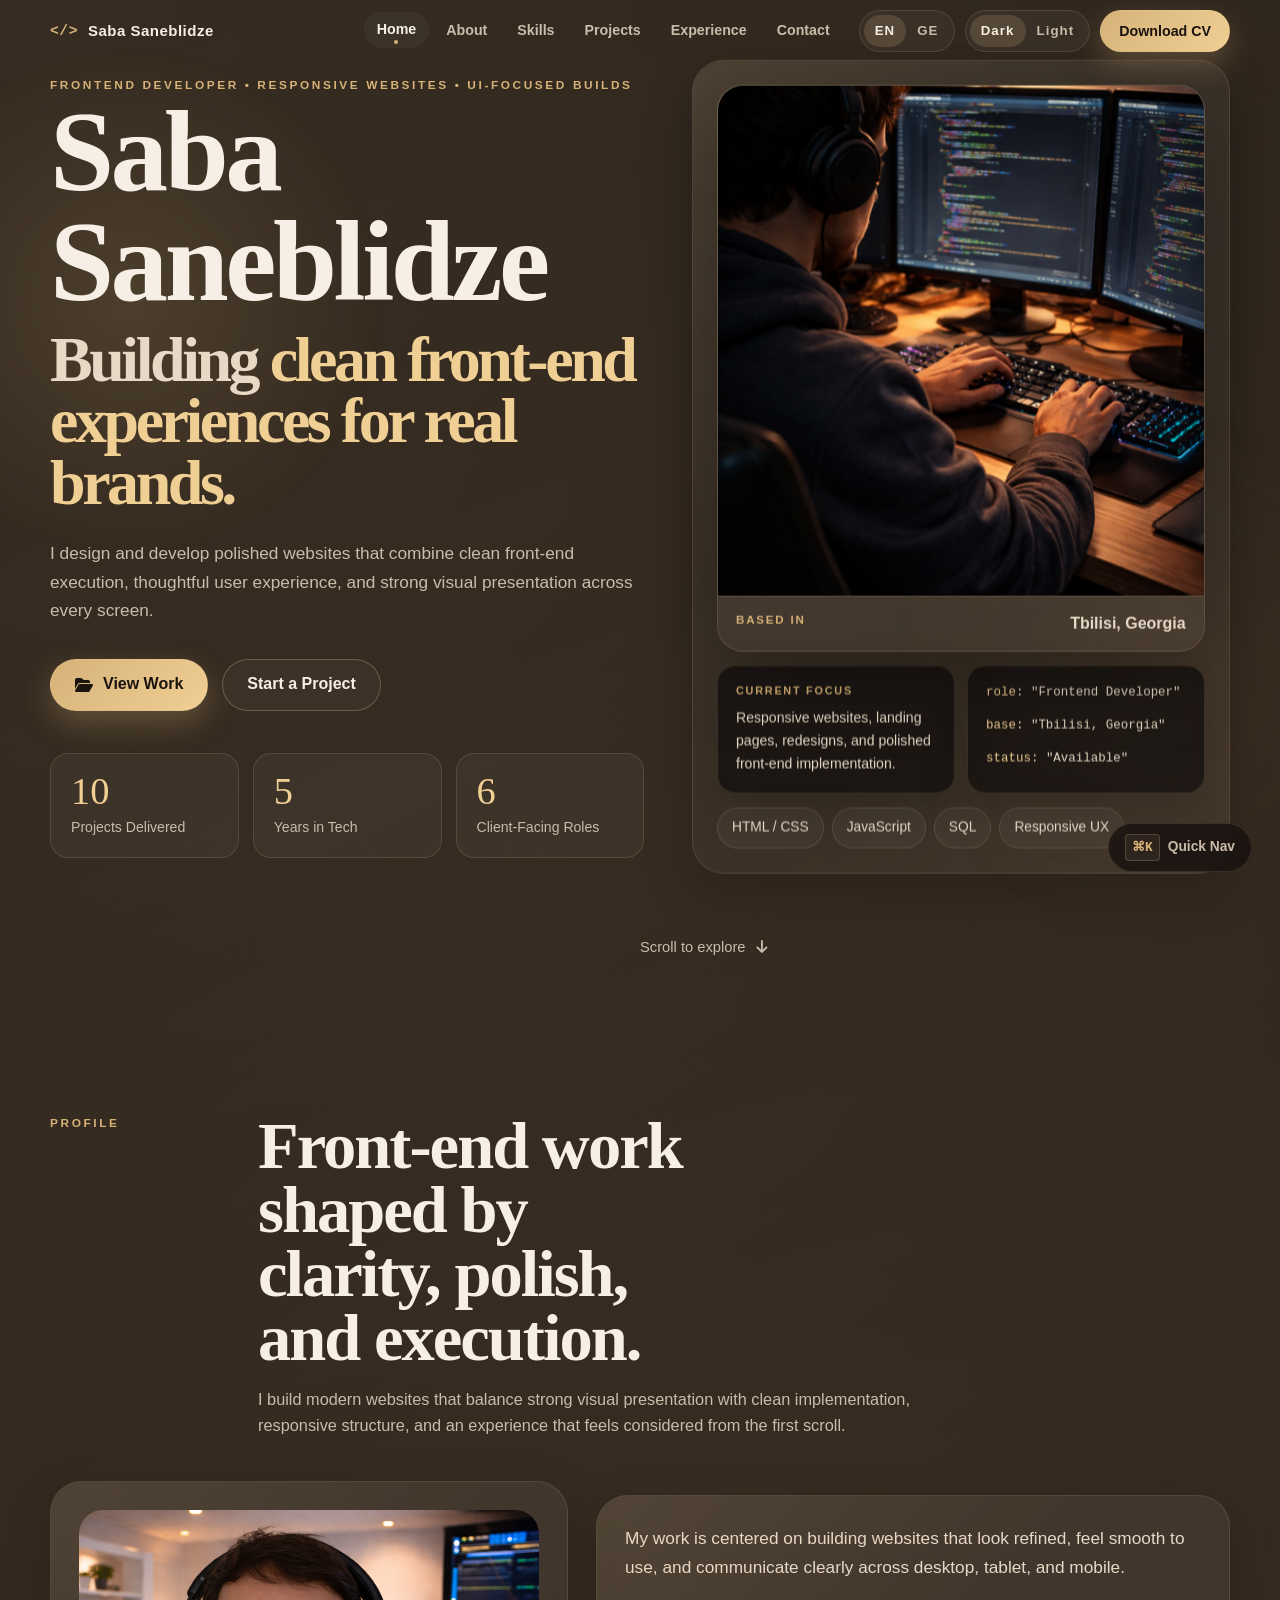
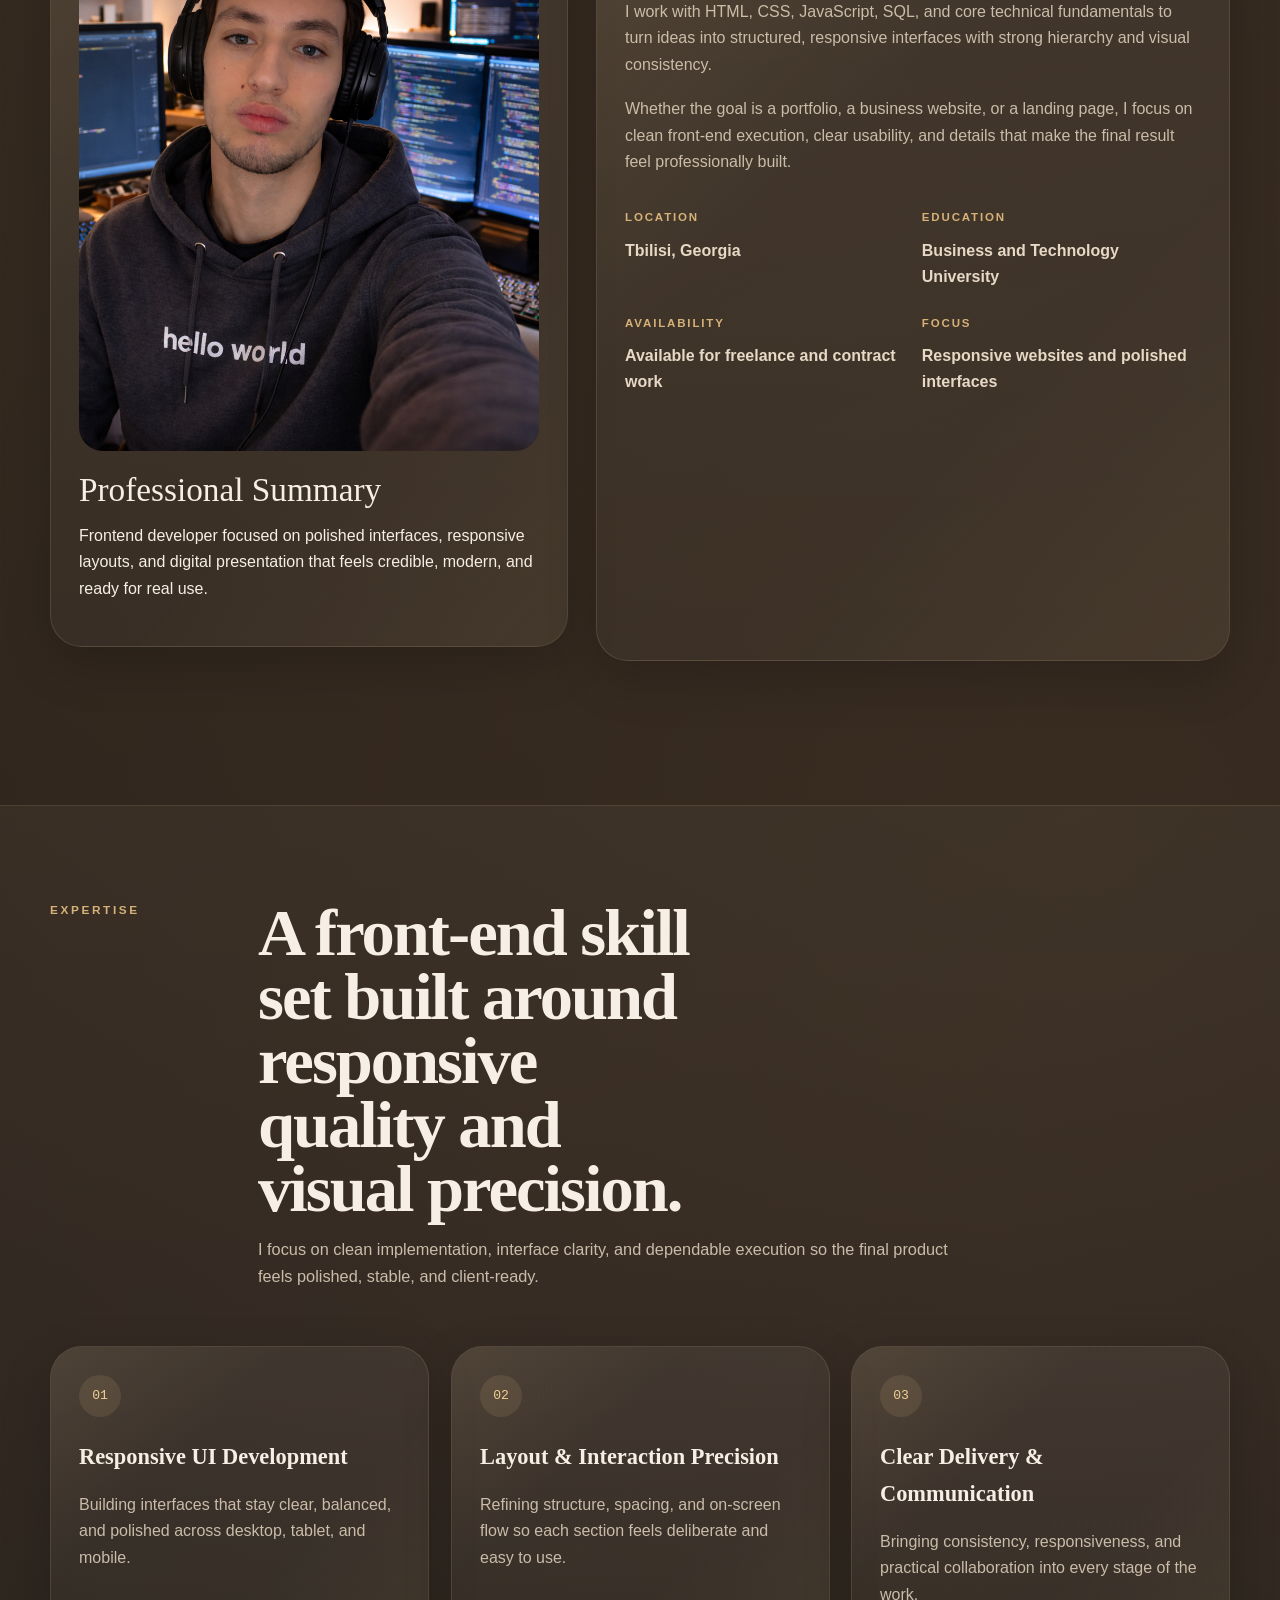
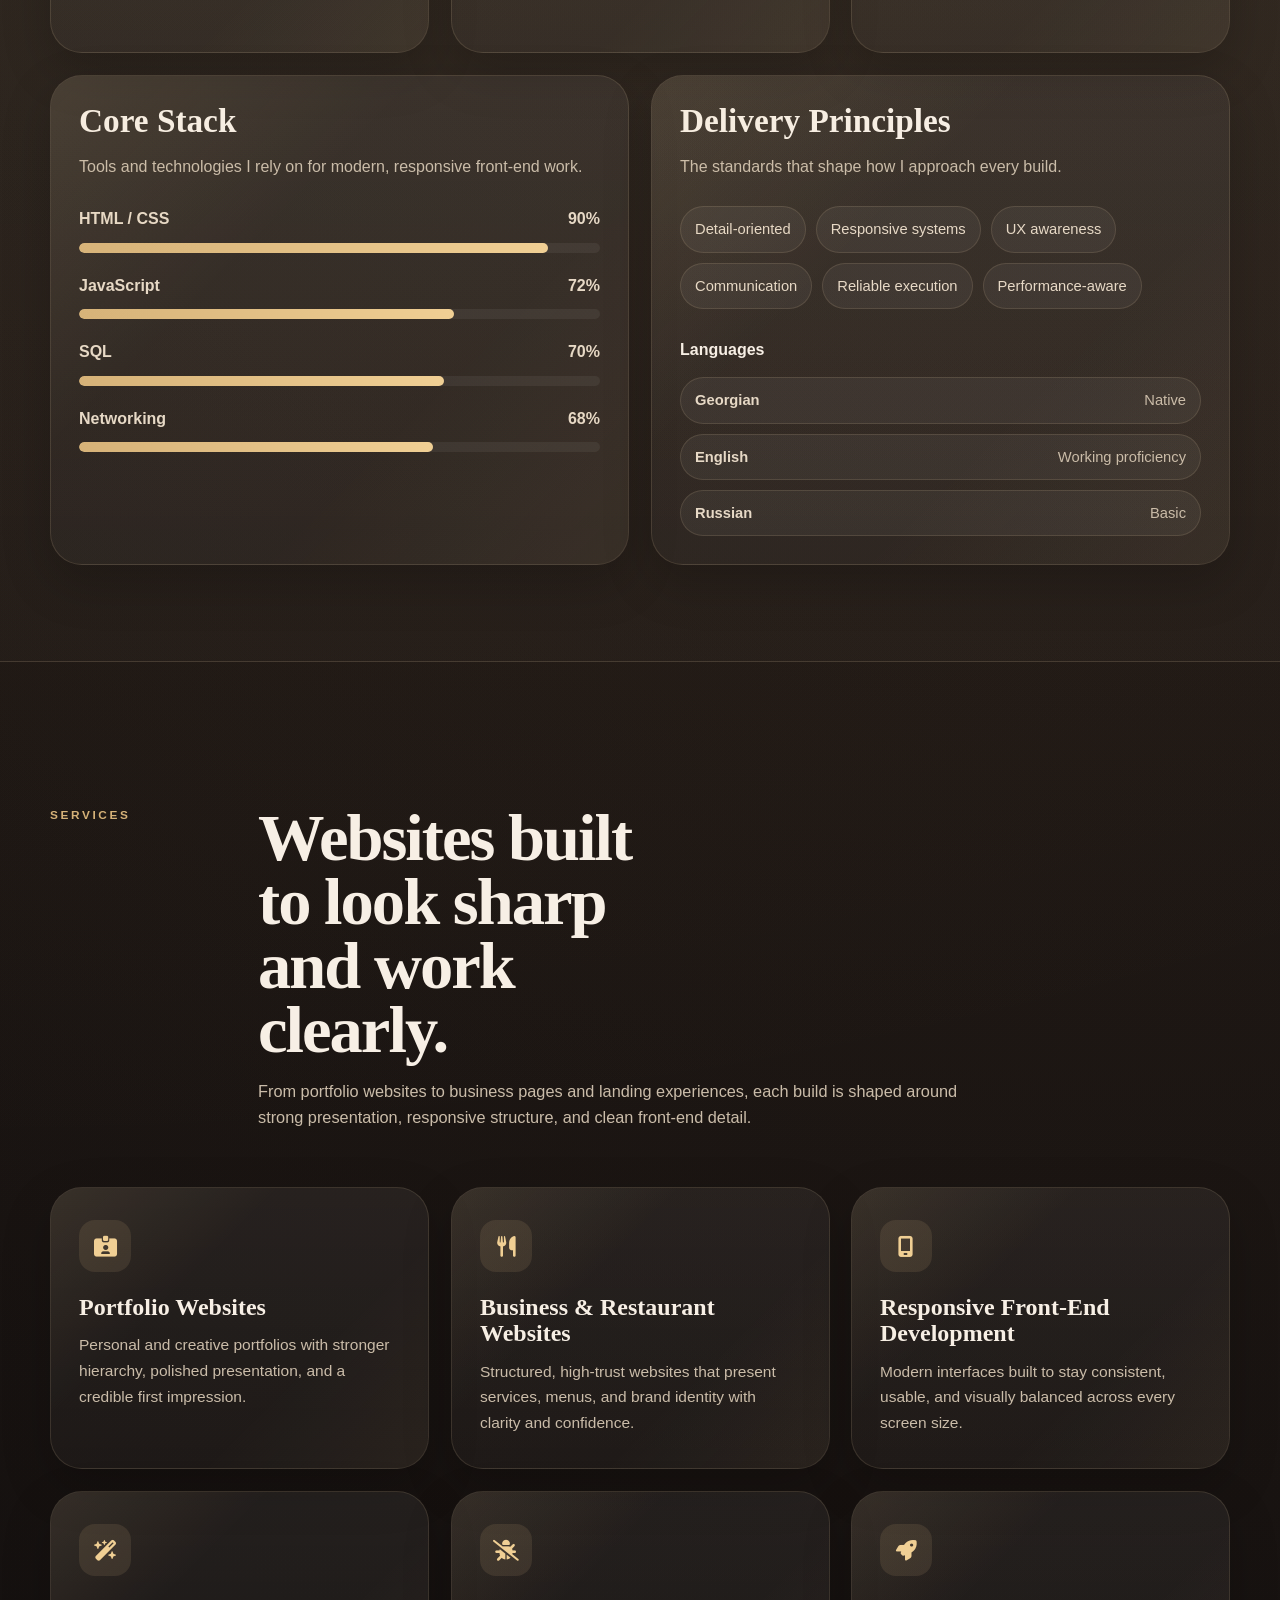
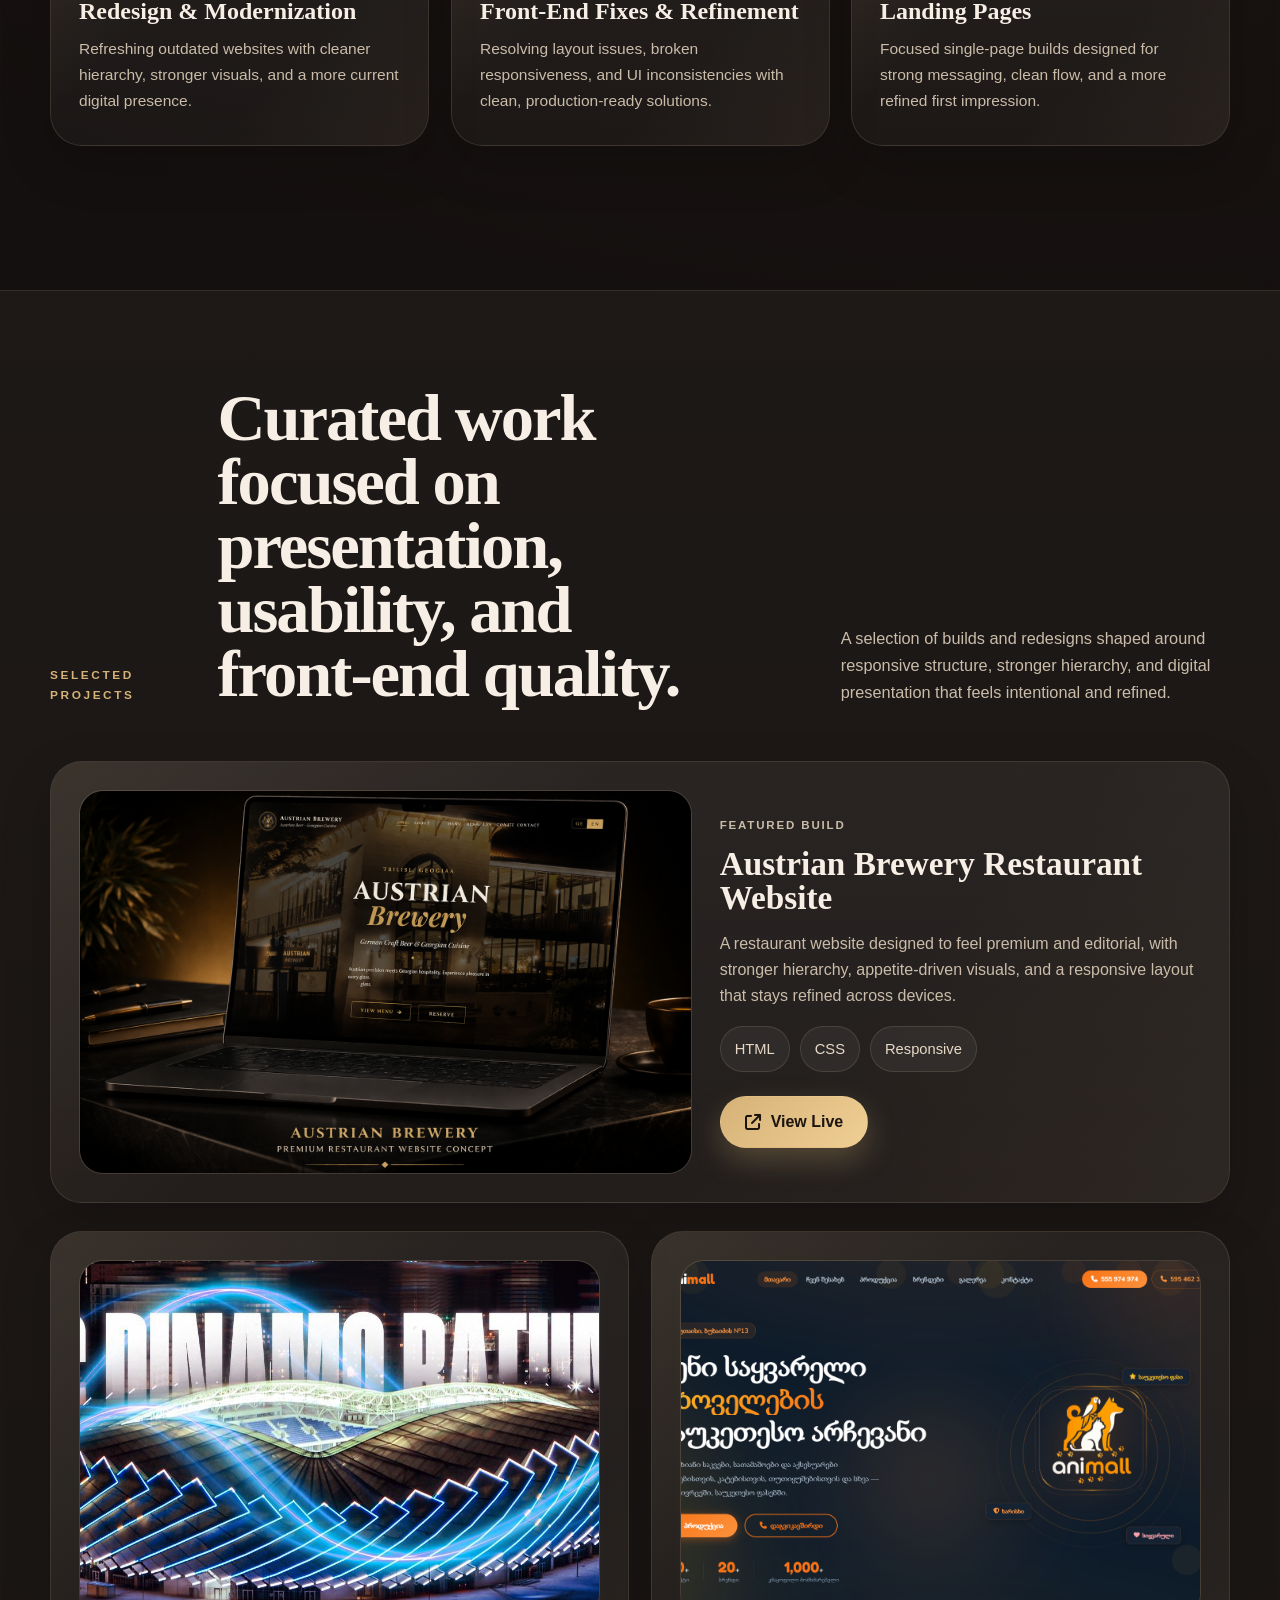
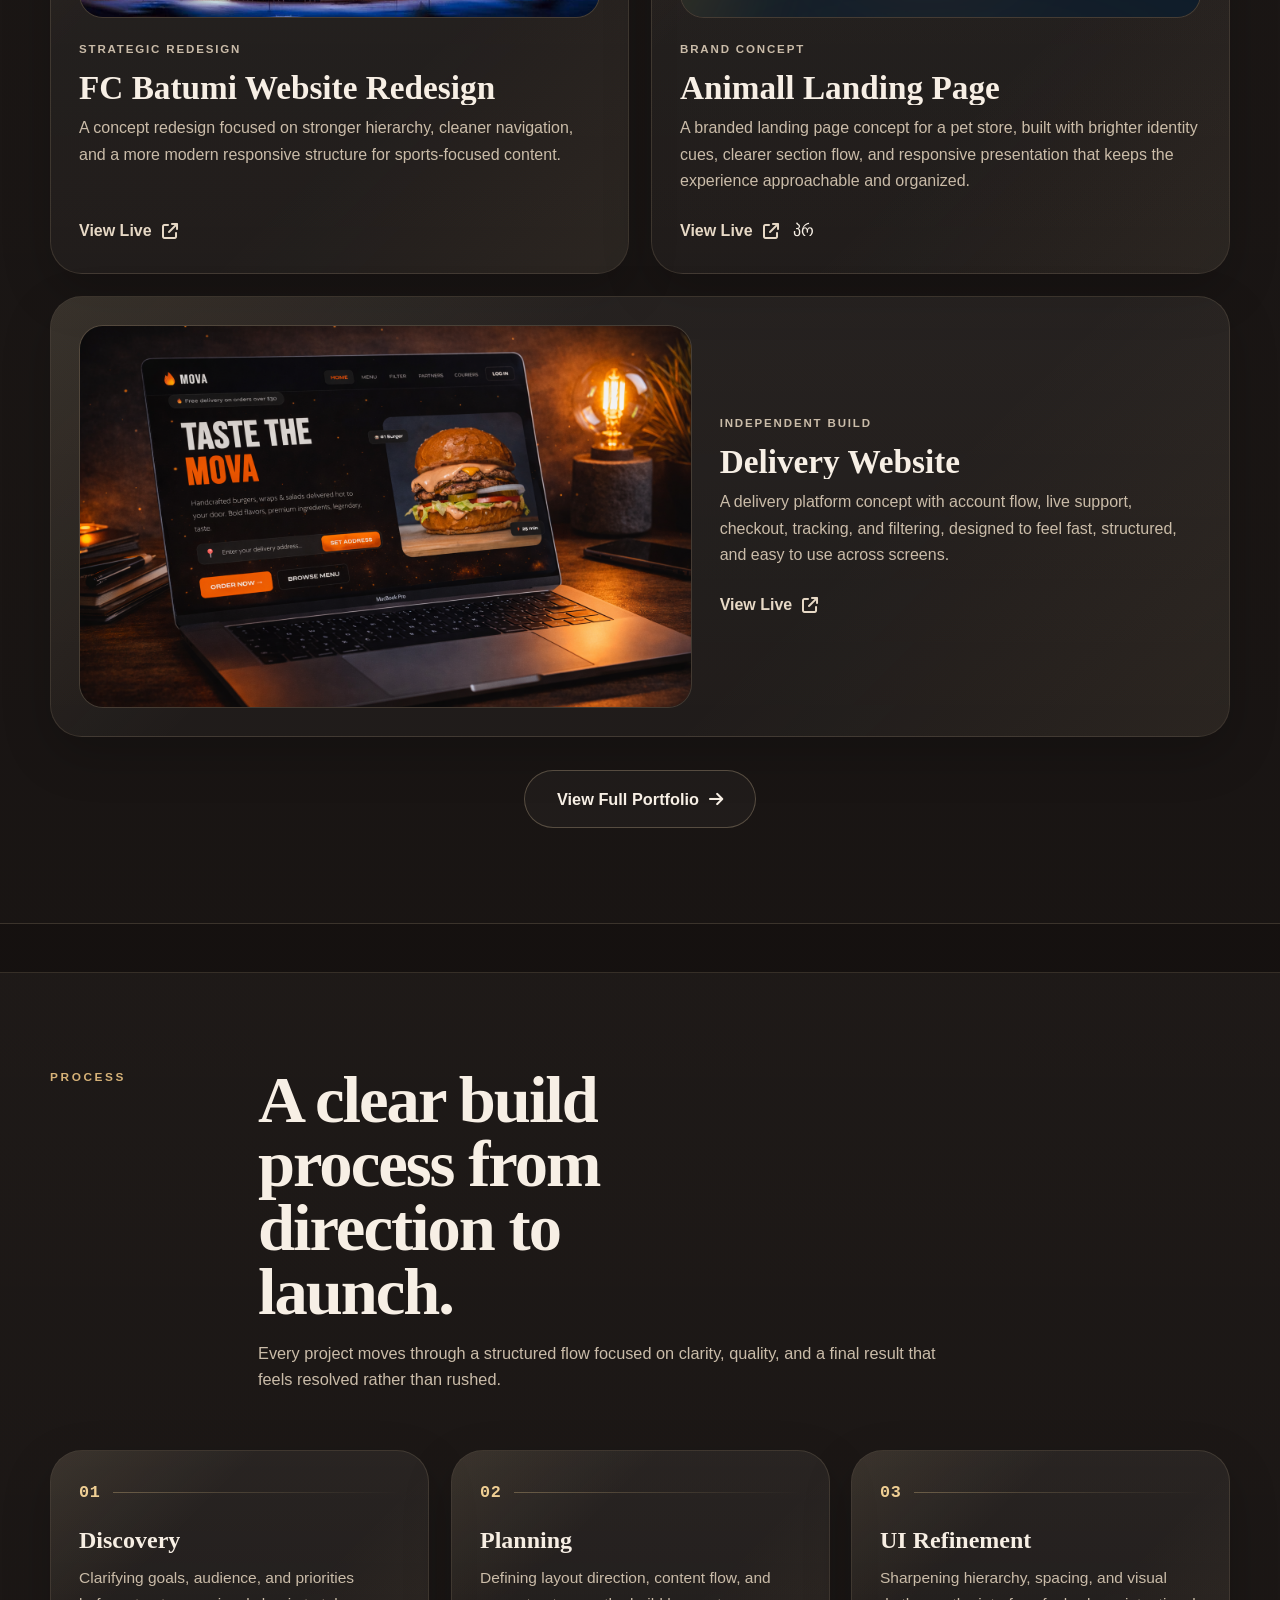
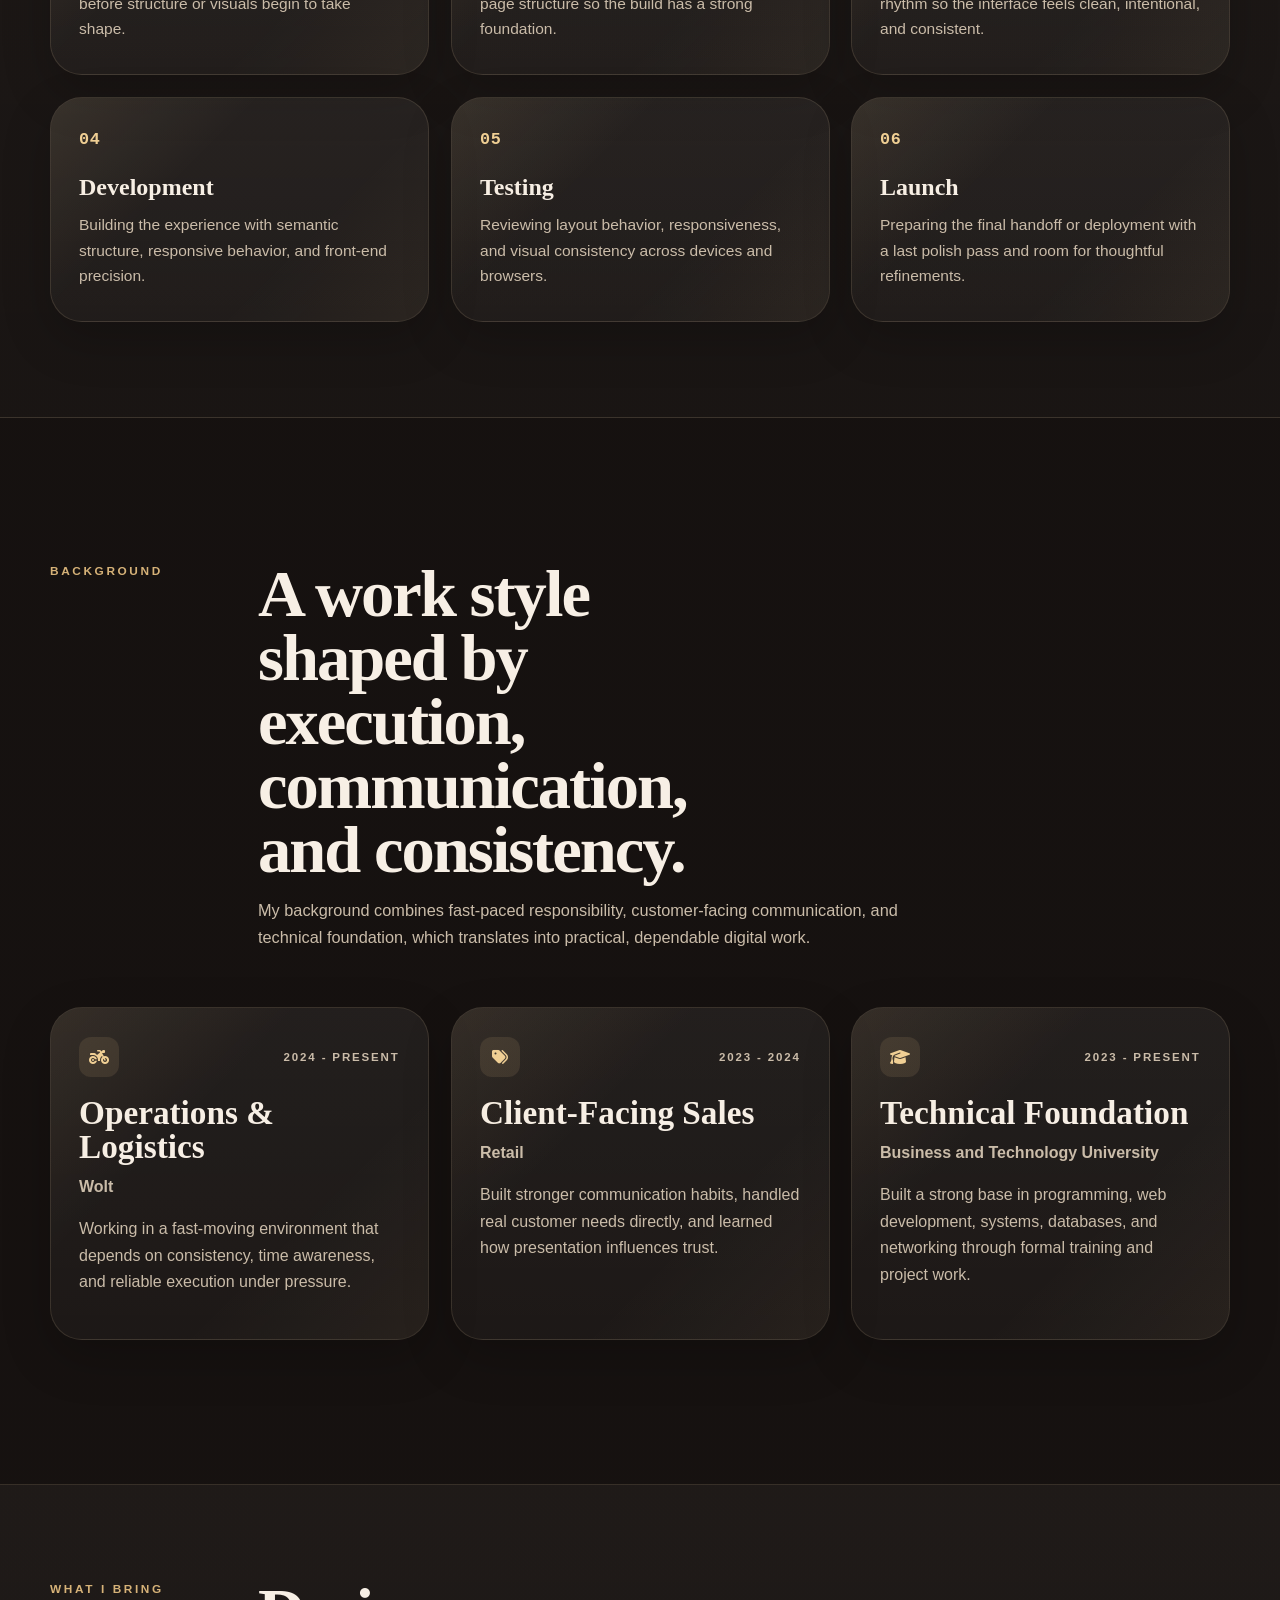
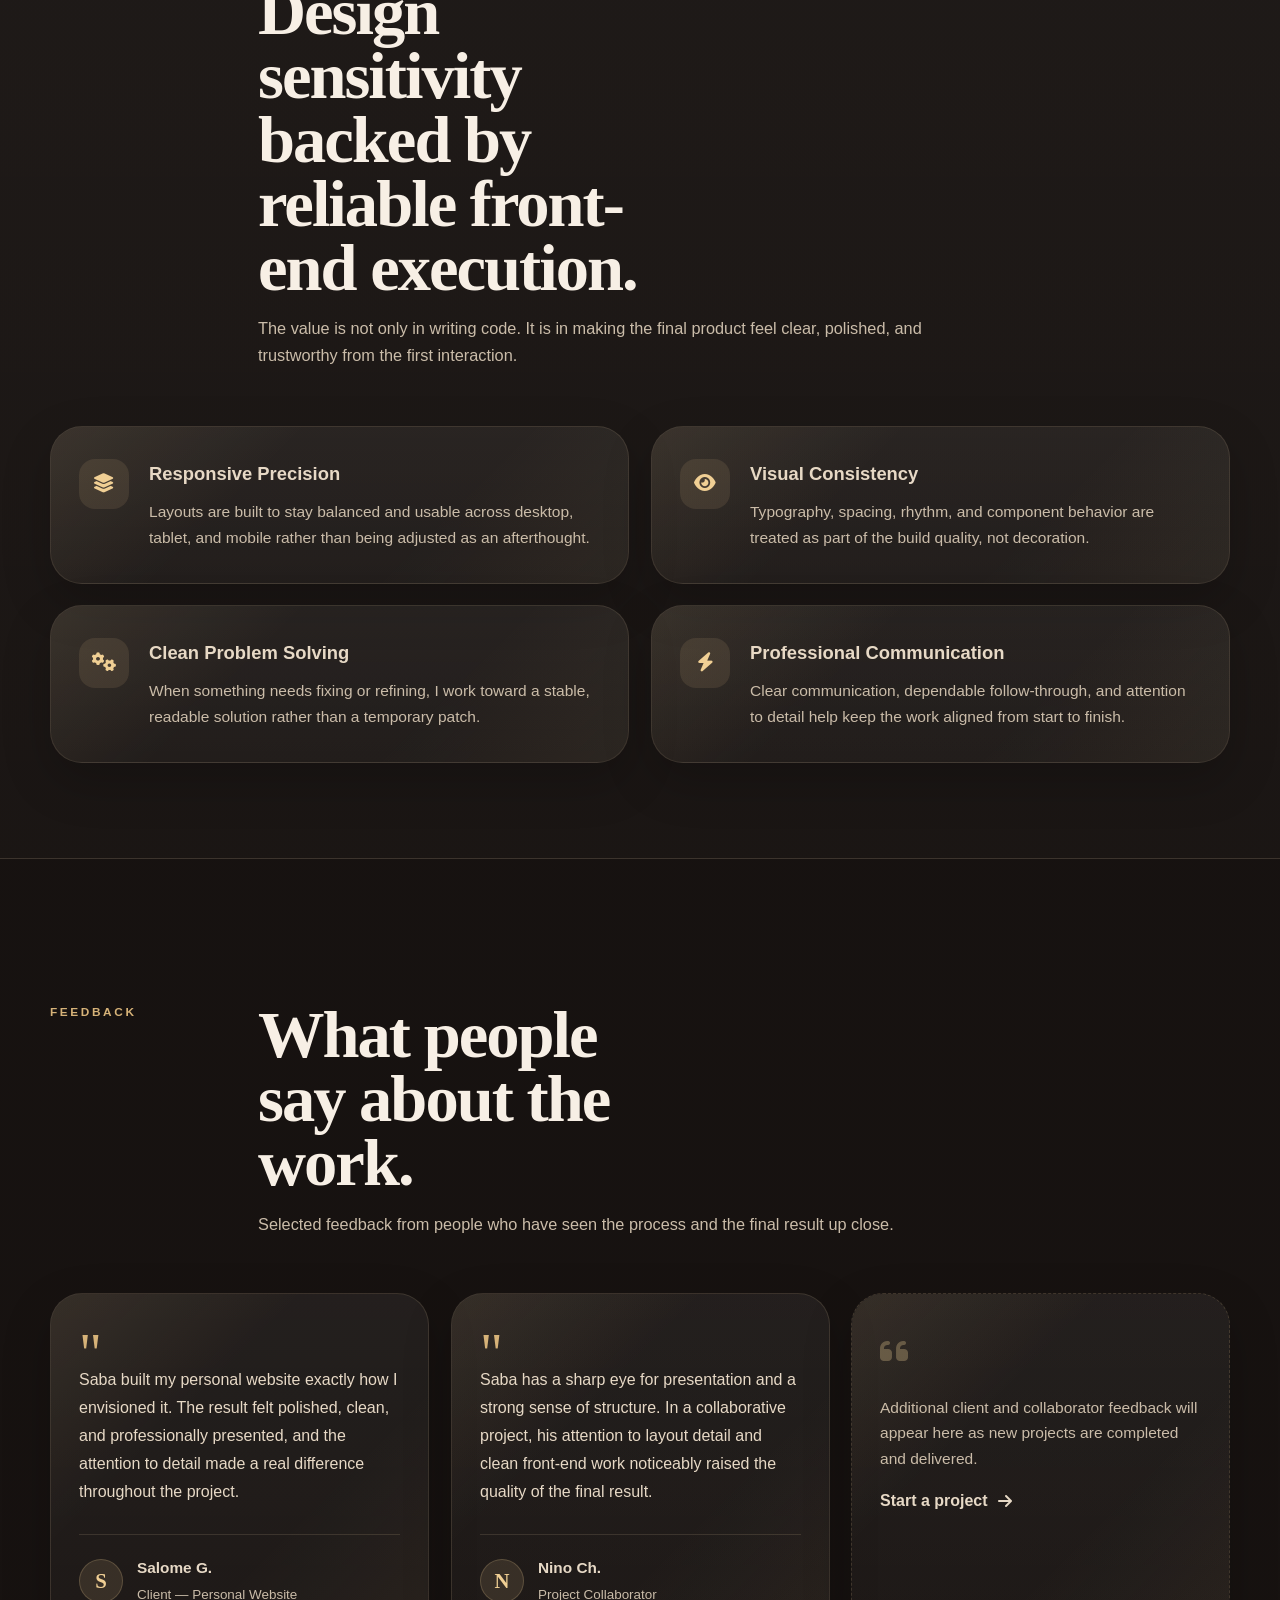
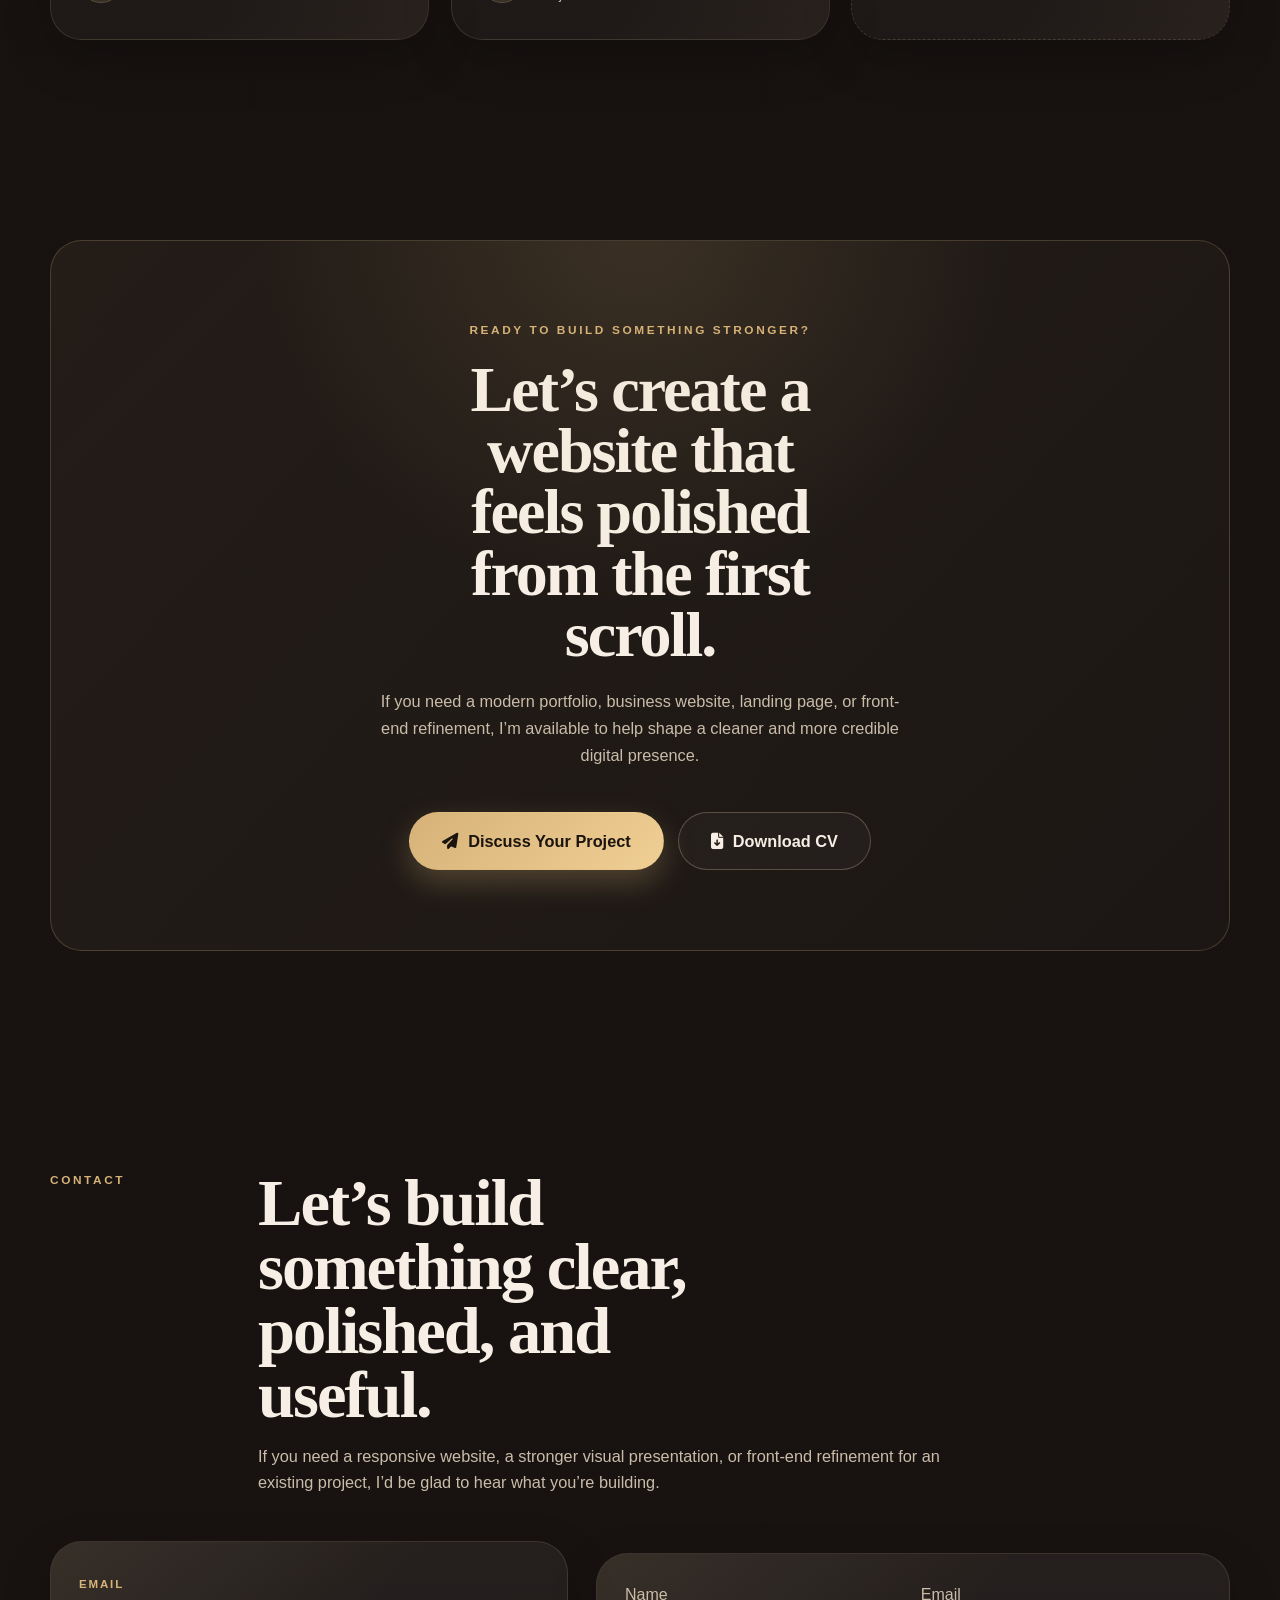
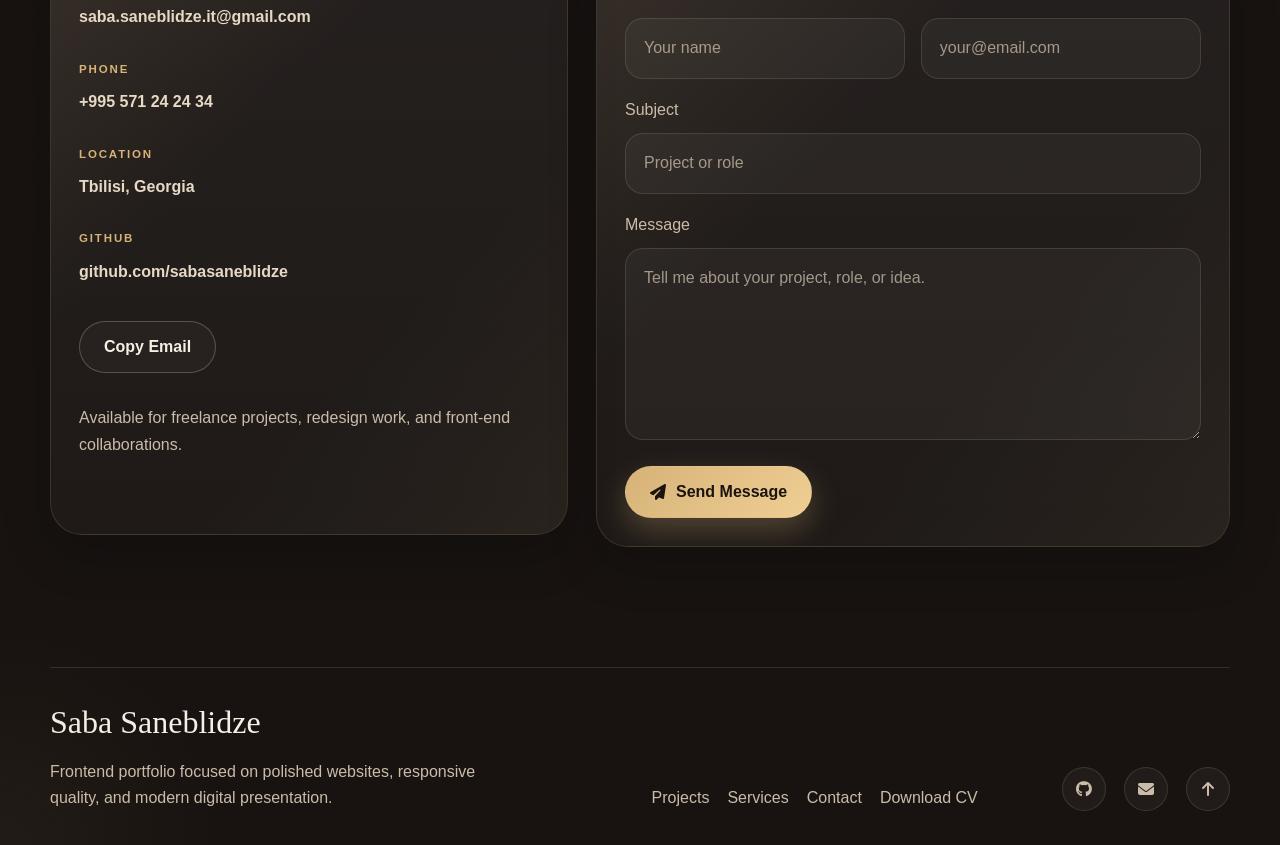
==== commit abe9013d: "index.html" ====
--- a/index.html
+++ b/index.html
@@ -106,7 +106,7 @@
 
           <ul class="hero-stats" aria-label="Highlights">
             <li>
-              <span class="hero-stat-number" data-count="10+">0</span>
+              <span class="hero-stat-number" data-count="10">0</span>
               <span class="hero-stat-label" data-i18n="hero.stats.projects">Projects Delivered</span>
             </li>
             <li>
@@ -114,7 +114,7 @@
               <span class="hero-stat-label" data-i18n="hero.stats.study">Years in Tech</span>
             </li>
             <li>
-              <span class="hero-stat-number" data-count="6+">0</span>
+              <span class="hero-stat-number" data-count="6">0</span>
               <span class="hero-stat-label" data-i18n="hero.stats.work">Client-Facing Roles</span>
             </li>
           </ul>
